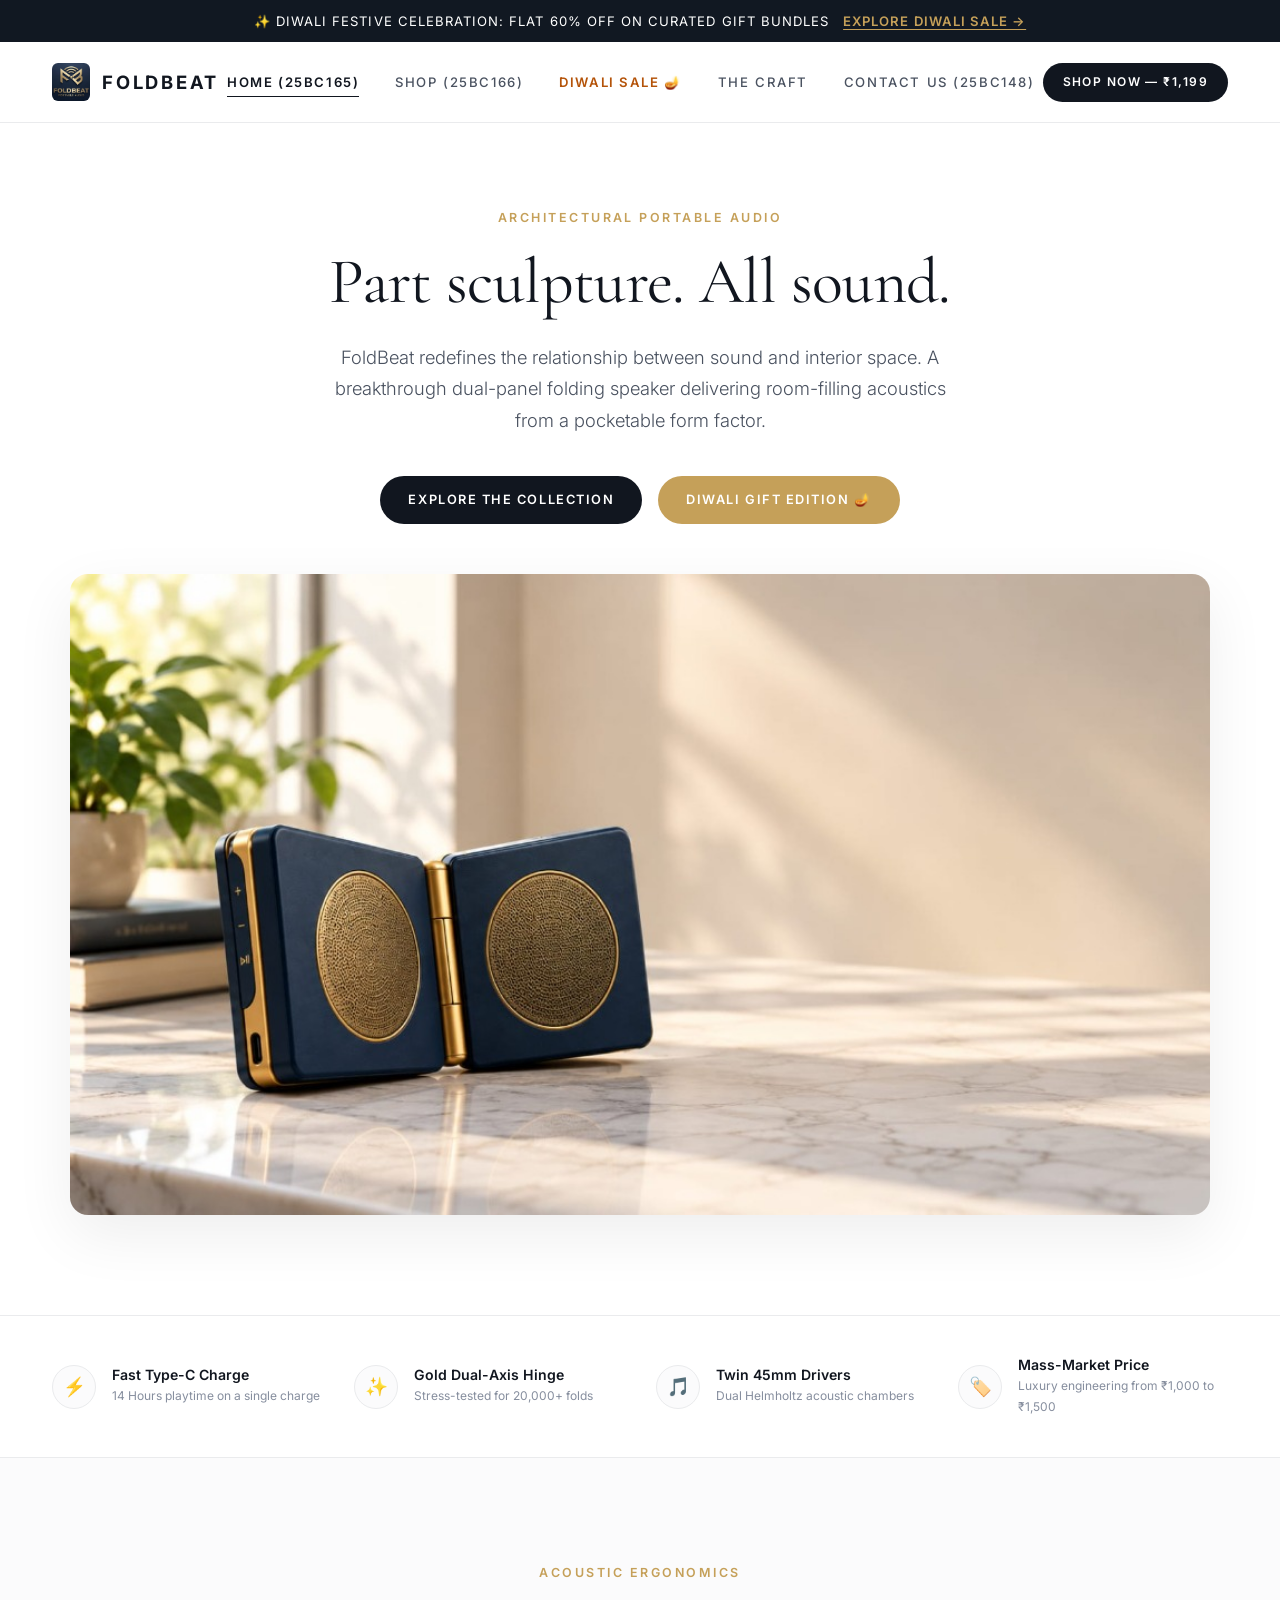
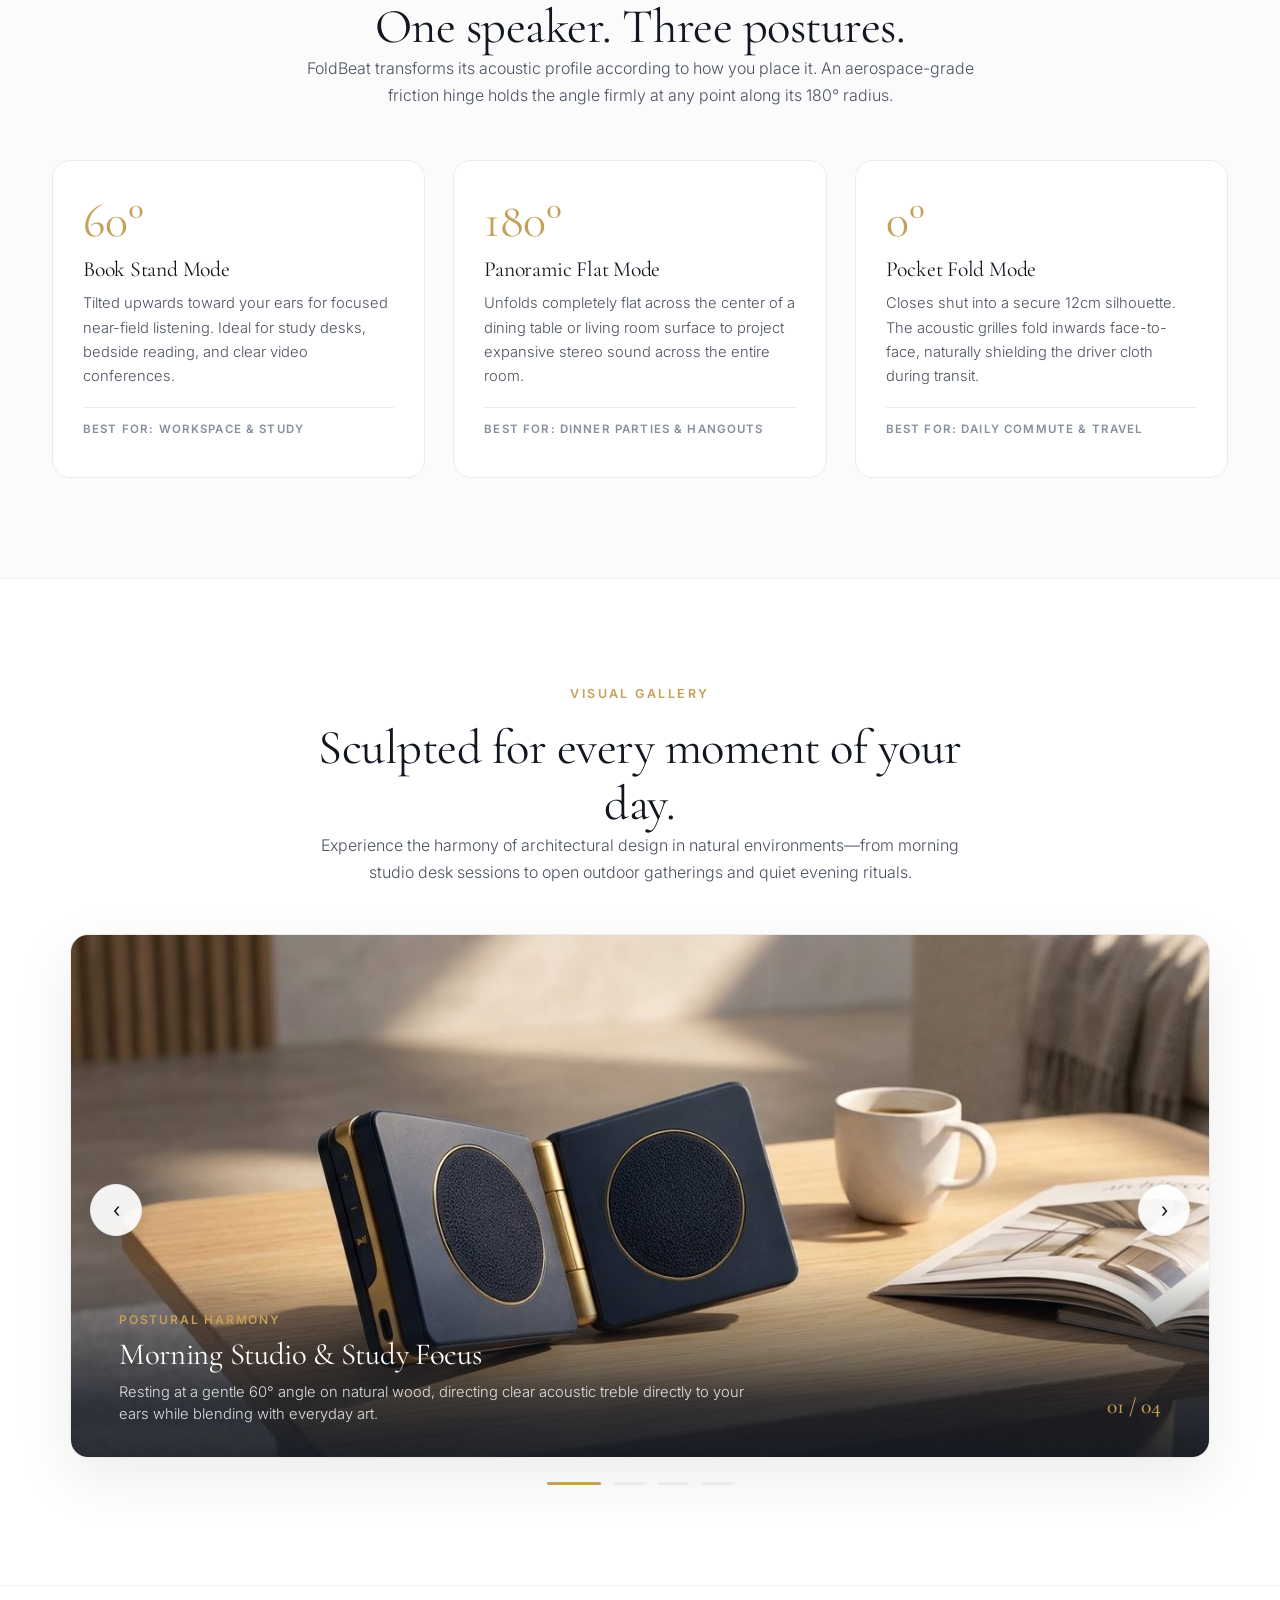
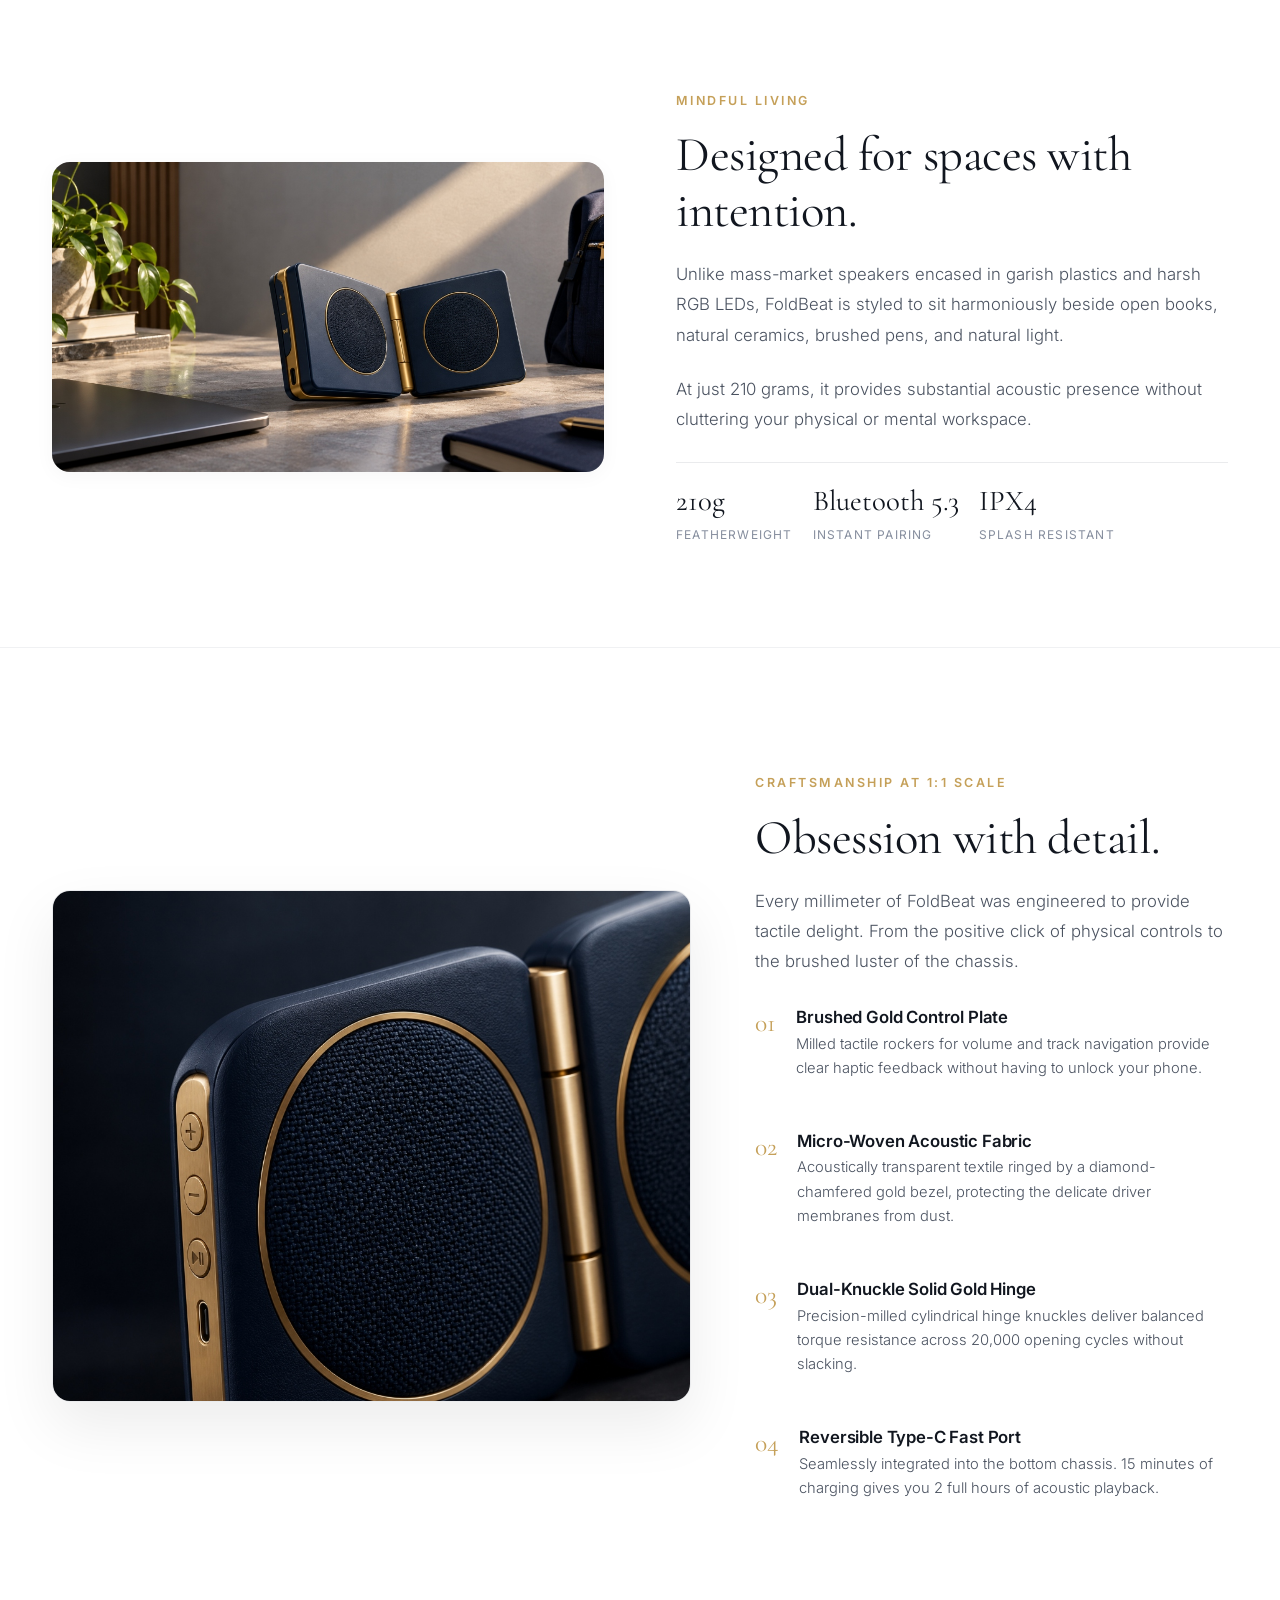
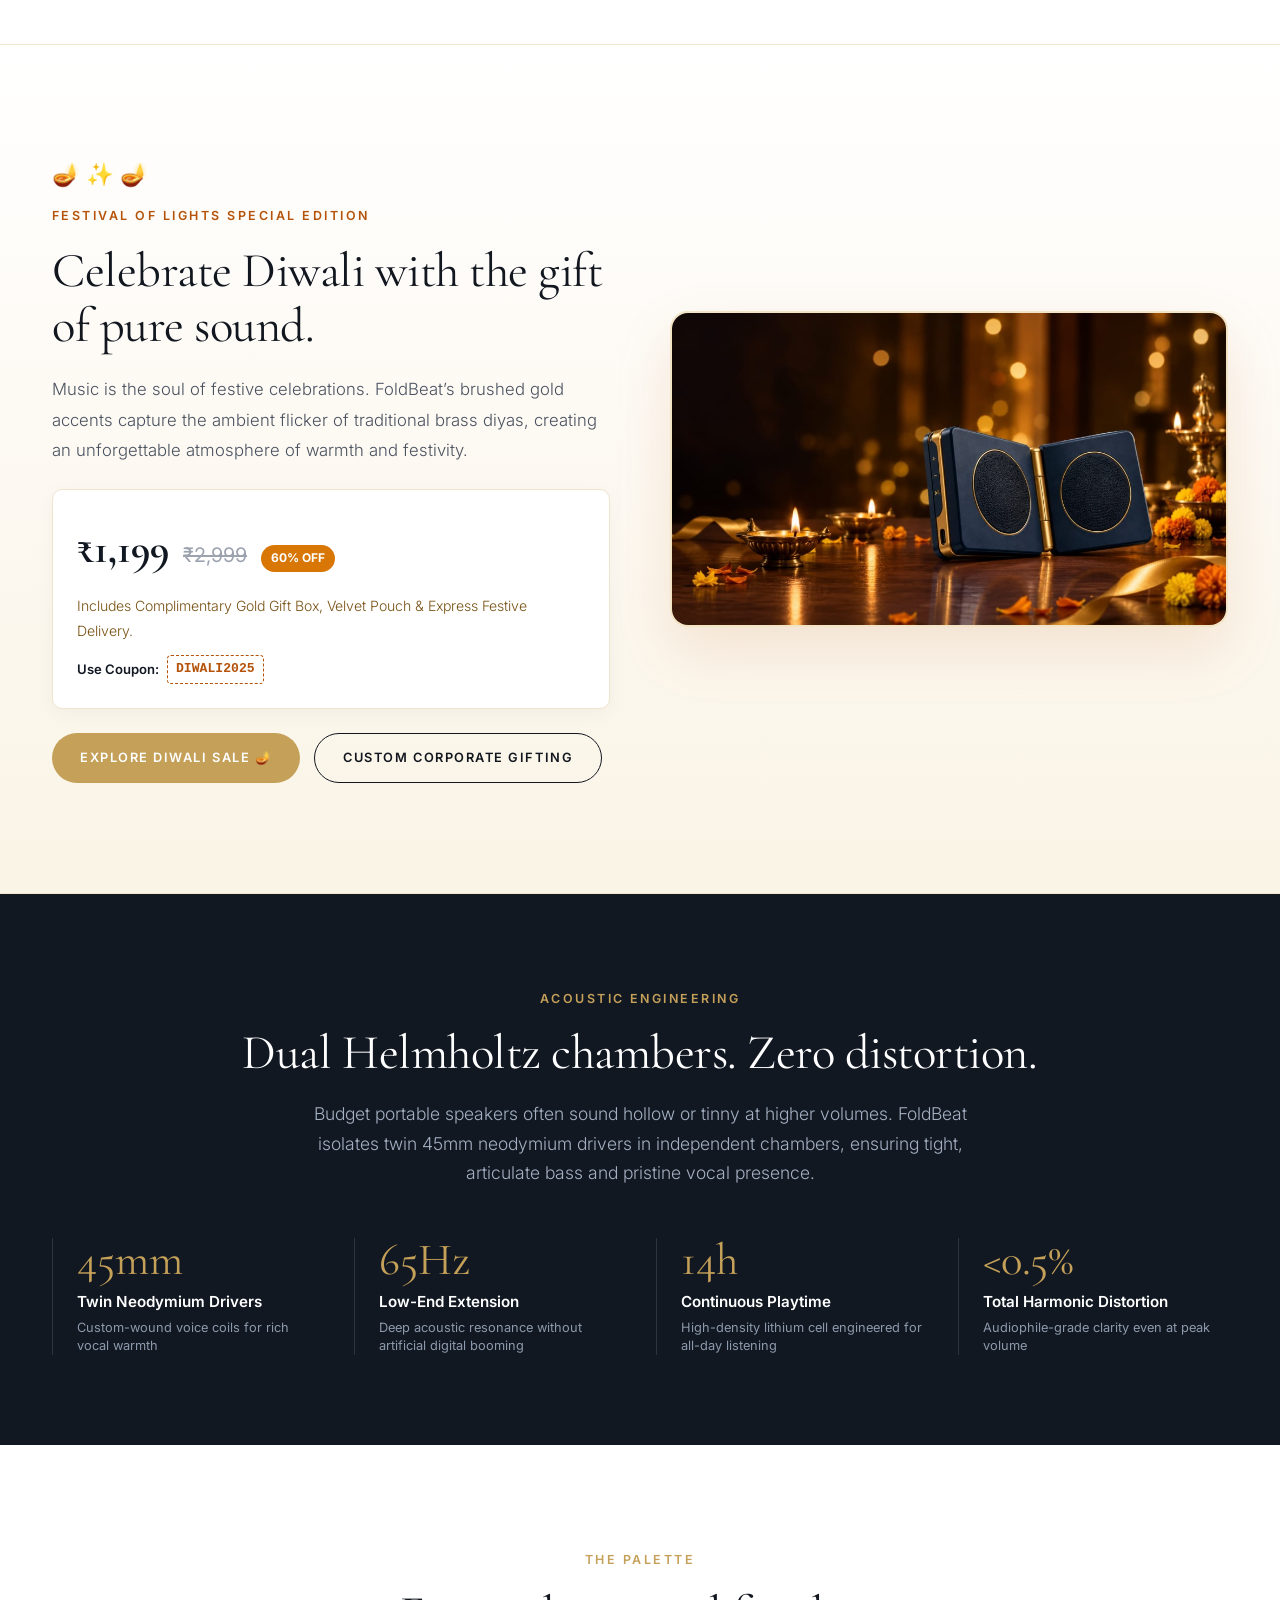
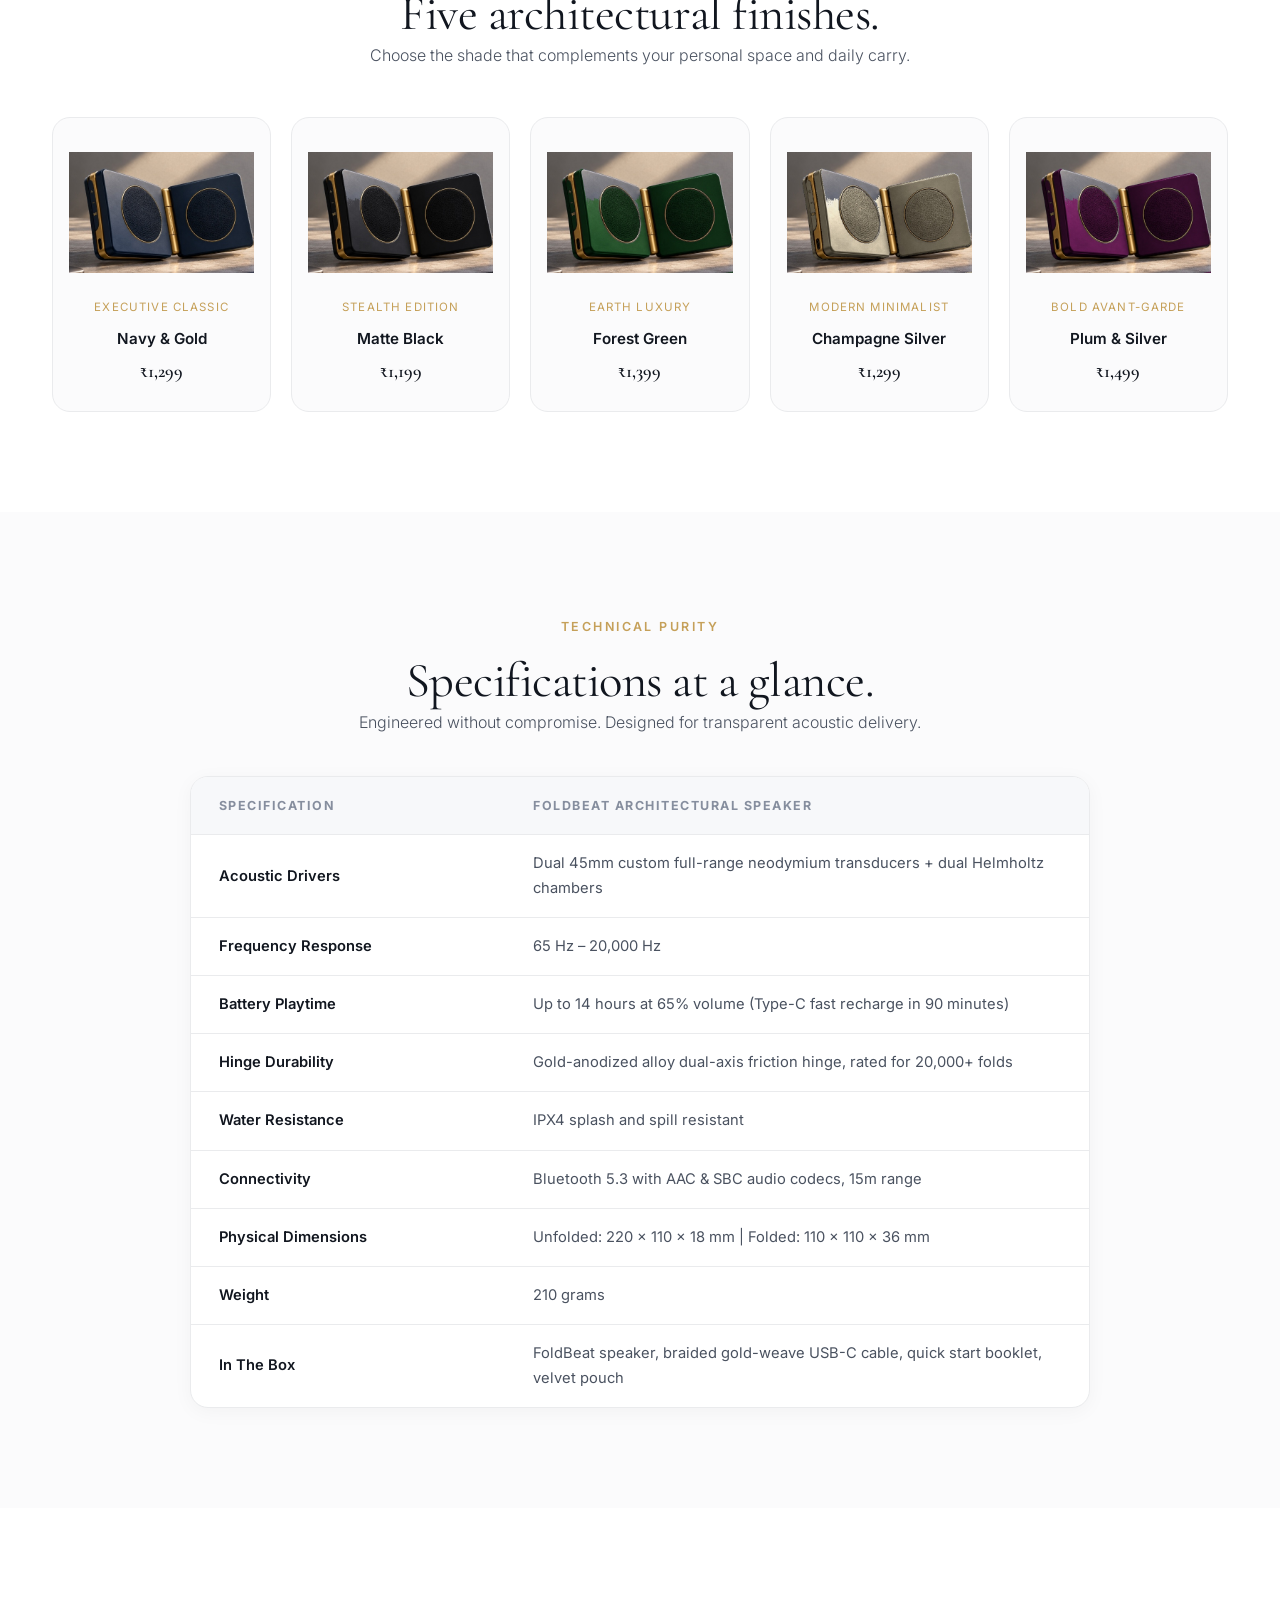
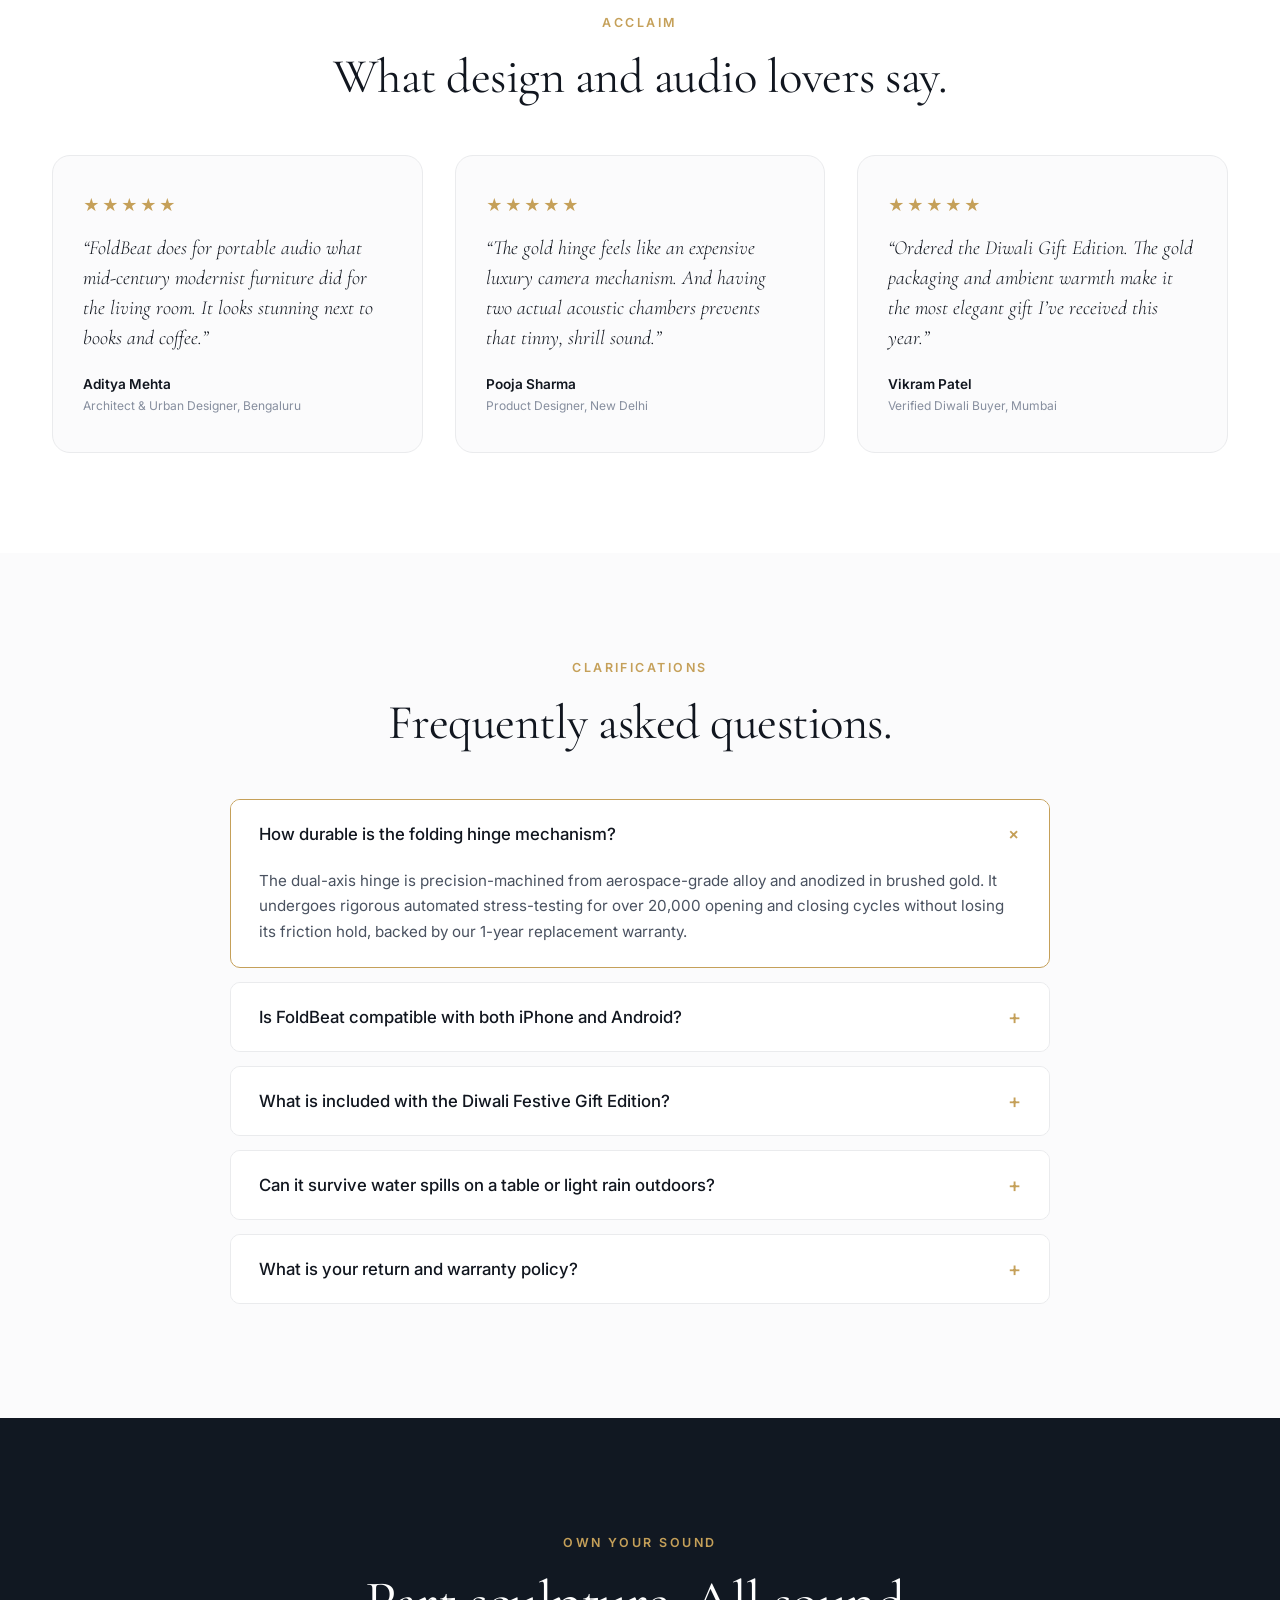
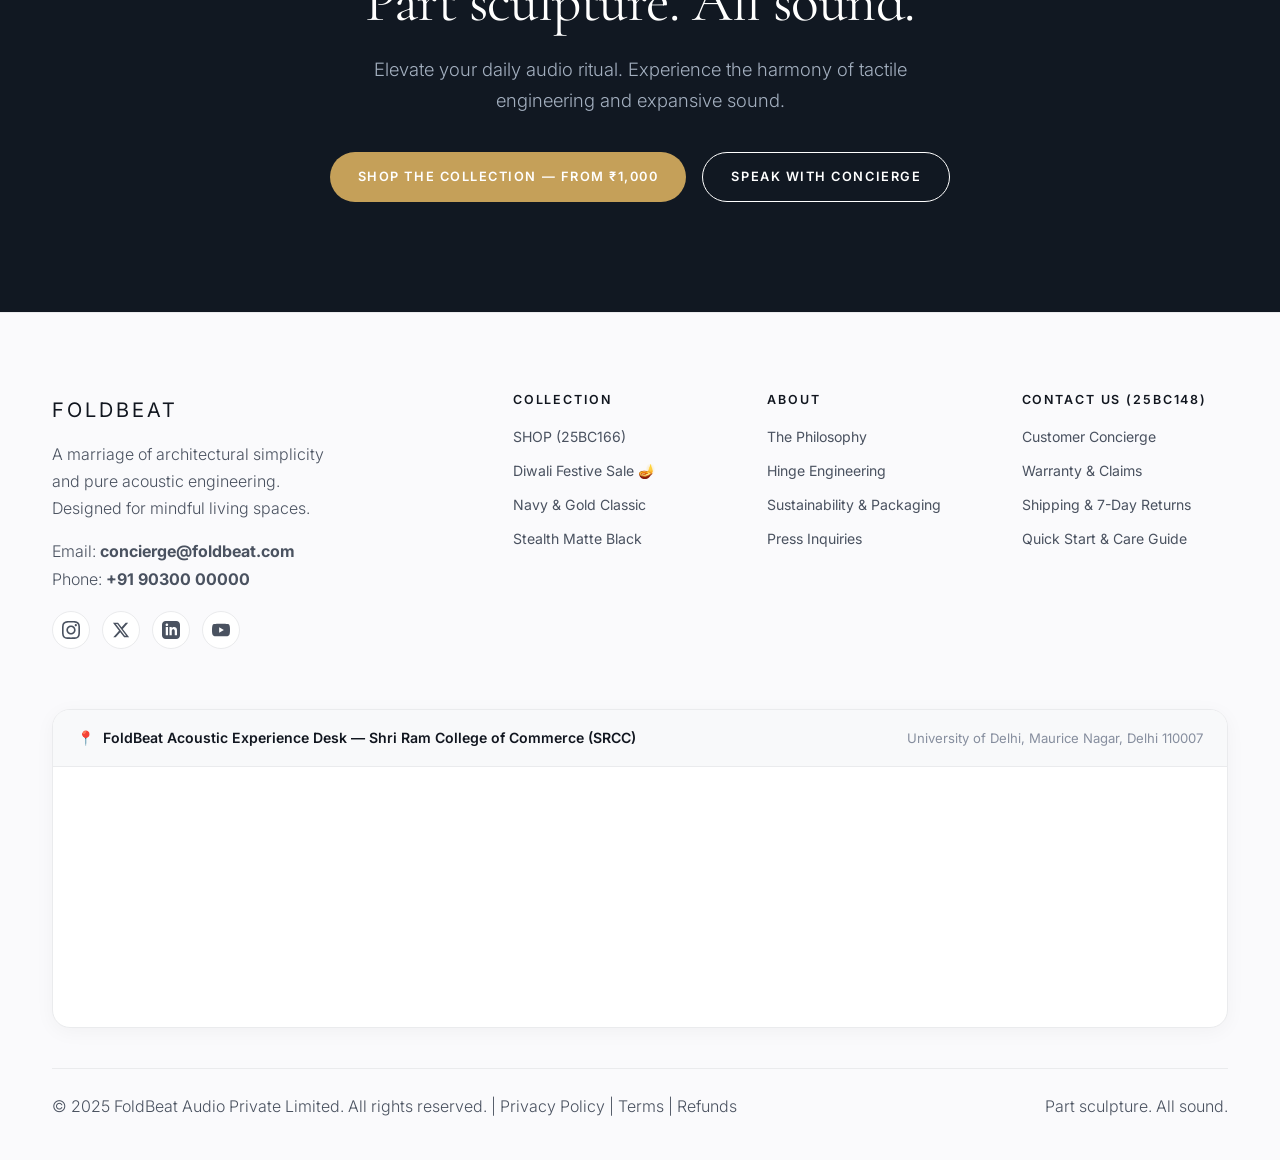
==== index.html @ fa4a9e72 "Rebuild Contact us (25BC148) with support hub, featured images, SRCC map and social icons" ====
<!DOCTYPE html>
<html lang="en">
<head>
  <meta charset="UTF-8">
  <meta name="viewport" content="width=device-width, initial-scale=1.0">
  <title>HOME (25BC165) | FoldBeat Sculptural Audio</title>
  
  <meta name="description" content="Inspired by architectural luxury. FoldBeat combines a dual-panel folding form factor with pure audiophile sound and brushed gold craftsmanship.">
  <meta property="og:title" content="FoldBeat | Sculptural Foldable Audio">
  <meta property="og:image" content="images/foldbeat-marble-sunlight.jpg">

  <link rel="stylesheet" href="css/styles.css">
</head>
<body>

  <!-- Festive Promo Strip -->
  <div class="pantheone-promo-strip">
    <span>✨ Diwali Festive Celebration: Flat 60% Off on Curated Gift Bundles</span>
    <a href="diwali-sale.html">Explore Diwali Sale →</a>
  </div>

  <!-- Minimalist Header -->
  <header class="pantheone-header">
    <div class="container pantheone-header__inner">
      <a href="index.html" class="brand-emblem-wrap">
        <img src="images/foldbeat-logo-badge.jpg" alt="FoldBeat Emblem">
        <span class="brand-title">FoldBeat</span>
      </a>

      <nav class="pantheone-nav">
        <a href="index.html" class="active">HOME (25BC165)</a>
        <a href="shop.html">SHOP (25BC166)</a>
        <a href="diwali-sale.html" class="nav-diwali-tag">Diwali Sale 🪔</a>
        <a href="story.html">The Craft</a>
        <a href="contact.html">Contact us (25BC148)</a>
      </nav>

      <div class="header-actions">
        <a href="shop.html" class="btn-pantheone btn-dark btn-sm">Shop Now — ₹1,199</a>
      </div>
    </div>
  </header>

  <main>

    <!-- 1. Editorial Hero (Using Sunlit Marble Lifestyle Photo) -->
    <section class="editorial-hero">
      <div class="container">
        <span class="editorial-sub">Architectural Portable Audio</span>
        <h1>Part sculpture. All sound.</h1>
        <p class="lead">
          FoldBeat redefines the relationship between sound and interior space. A breakthrough dual-panel folding speaker delivering room-filling acoustics from a pocketable form factor.
        </p>

        <div style="display: flex; justify-content: center; gap: 16px; margin-bottom: 50px; flex-wrap: wrap;">
          <a href="shop.html" class="btn-pantheone btn-dark">Explore The Collection</a>
          <a href="diwali-sale.html" class="btn-pantheone btn-gold">Diwali Gift Edition 🪔</a>
        </div>

        <div class="hero-photo-frame">
          <img src="images/foldbeat-marble-sunlight.jpg" alt="FoldBeat speaker on sunlit white marble table">
        </div>
      </div>
    </section>

    <!-- 2. Trust & Signature Bar -->
    <section class="trust-strip-section">
      <div class="container">
        <div class="trust-strip-grid">
          <div class="trust-strip-item">
            <div class="trust-strip-icon">⚡</div>
            <div>
              <div class="trust-strip-title">Fast Type-C Charge</div>
              <div class="trust-strip-desc">14 Hours playtime on a single charge</div>
            </div>
          </div>

          <div class="trust-strip-item">
            <div class="trust-strip-icon">✨</div>
            <div>
              <div class="trust-strip-title">Gold Dual-Axis Hinge</div>
              <div class="trust-strip-desc">Stress-tested for 20,000+ folds</div>
            </div>
          </div>

          <div class="trust-strip-item">
            <div class="trust-strip-icon">🎵</div>
            <div>
              <div class="trust-strip-title">Twin 45mm Drivers</div>
              <div class="trust-strip-desc">Dual Helmholtz acoustic chambers</div>
            </div>
          </div>

          <div class="trust-strip-item">
            <div class="trust-strip-icon">🏷️</div>
            <div>
              <div class="trust-strip-title">Mass-Market Price</div>
              <div class="trust-strip-desc">Luxury engineering from ₹1,000 to ₹1,500</div>
            </div>
          </div>
        </div>
      </div>
    </section>

    <!-- 3. The Architecture of the Fold (3 Postures) -->
    <section class="folding-modes-section">
      <div class="container">
        <div style="text-align: center; max-width: 680px; margin-inline: auto;">
          <span class="editorial-sub">Acoustic Ergonomics</span>
          <h2>One speaker. Three postures.</h2>
          <p>
            FoldBeat transforms its acoustic profile according to how you place it. An aerospace-grade friction hinge holds the angle firmly at any point along its 180° radius.
          </p>
        </div>

        <div class="folding-modes-grid">
          <div class="folding-mode-card">
            <div class="folding-mode-angle">60°</div>
            <h3>Book Stand Mode</h3>
            <p>
              Tilted upwards toward your ears for focused near-field listening. Ideal for study desks, bedside reading, and clear video conferences.
            </p>
            <span class="folding-mode-tag">Best for: Workspace & Study</span>
          </div>

          <div class="folding-mode-card">
            <div class="folding-mode-angle">180°</div>
            <h3>Panoramic Flat Mode</h3>
            <p>
              Unfolds completely flat across the center of a dining table or living room surface to project expansive stereo sound across the entire room.
            </p>
            <span class="folding-mode-tag">Best for: Dinner Parties & Hangouts</span>
          </div>

          <div class="folding-mode-card">
            <div class="folding-mode-angle">0°</div>
            <h3>Pocket Fold Mode</h3>
            <p>
              Closes shut into a secure 12cm silhouette. The acoustic grilles fold inwards face-to-face, naturally shielding the driver cloth during transit.
            </p>
            <span class="folding-mode-tag">Best for: Daily Commute & Travel</span>
          </div>
        </div>
      </div>
    </section>

    <!-- Lifestyle Gallery Carousel (AI Generated FoldBeat Imagery) -->
    <section class="carousel-section" id="lifestyle-gallery">
      <div class="container">
        <div class="carousel-header">
          <span class="editorial-sub">Visual Gallery</span>
          <h2>Sculpted for every moment of your day.</h2>
          <p>
            Experience the harmony of architectural design in natural environments—from morning studio desk sessions to open outdoor gatherings and quiet evening rituals.
          </p>
        </div>

        <div class="carousel-container" aria-label="FoldBeat Lifestyle Gallery Carousel">
          <button class="carousel-nav-btn prev" id="carousel-prev-btn" aria-label="Previous Slide">‹</button>
          
          <div class="carousel-track-wrapper">
            <div class="carousel-track" id="carousel-track">
              
              <!-- Slide 1 -->
              <div class="carousel-slide">
                <img src="images/carousel-slide-1.jpg" alt="FoldBeat speaker standing in book stand mode on architectural minimalist table in morning light">
                <div class="carousel-caption-overlay">
                  <div class="carousel-caption-text">
                    <span class="carousel-caption-tag">Postural Harmony</span>
                    <h3 class="carousel-caption-title">Morning Studio & Study Focus</h3>
                    <p class="carousel-caption-desc">Resting at a gentle 60° angle on natural wood, directing clear acoustic treble directly to your ears while blending with everyday art.</p>
                  </div>
                  <div class="carousel-counter-badge">01 / 04</div>
                </div>
              </div>

              <!-- Slide 2 -->
              <div class="carousel-slide">
                <img src="images/carousel-slide-2.jpg" alt="FoldBeat speaker unfolded 180 degrees panoramic mode on sunlit garden balcony table">
                <div class="carousel-caption-overlay">
                  <div class="carousel-caption-text">
                    <span class="carousel-caption-tag">180° Panoramic Soundstage</span>
                    <h3 class="carousel-caption-title">Open Air & Balcony Gatherings</h3>
                    <p class="carousel-caption-desc">Unfolded flat across outdoor surfaces, broadcasting 360-degree room-filling acoustic resonance to every corner.</p>
                  </div>
                  <div class="carousel-counter-badge">02 / 04</div>
                </div>
              </div>

              <!-- Slide 3 -->
              <div class="carousel-slide">
                <img src="images/carousel-slide-3.jpg" alt="FoldBeat speaker folded compact in hand and slipped into a luxury leather tote bag">
                <div class="carousel-caption-overlay">
                  <div class="carousel-caption-text">
                    <span class="carousel-caption-tag">Pocket Portability</span>
                    <h3 class="carousel-caption-title">Crafted for Mindful Commute</h3>
                    <p class="carousel-caption-desc">Folded completely flush with self-shielding acoustic grilles, sliding effortlessly into everyday leather totes and coat pockets.</p>
                  </div>
                  <div class="carousel-counter-badge">03 / 04</div>
                </div>
              </div>

              <!-- Slide 4 -->
              <div class="carousel-slide">
                <img src="images/carousel-slide-4.jpg" alt="FoldBeat speaker on a dark stone credenza under warm evening lamp light">
                <div class="carousel-caption-overlay">
                  <div class="carousel-caption-text">
                    <span class="carousel-caption-tag">Evening Rituals</span>
                    <h3 class="carousel-caption-title">Architectural Evening Ambience</h3>
                    <p class="carousel-caption-desc">Gold-anodized hinges and brushed tactile controls catch the warm glow of designer lamps, elevating residential living spaces.</p>
                  </div>
                  <div class="carousel-counter-badge">04 / 04</div>
                </div>
              </div>

            </div>
          </div>

          <button class="carousel-nav-btn next" id="carousel-next-btn" aria-label="Next Slide">›</button>

          <!-- Dots Indicators -->
          <div class="carousel-dots-row" id="carousel-dots">
            <span class="carousel-dot active" data-slide="0"></span>
            <span class="carousel-dot" data-slide="1"></span>
            <span class="carousel-dot" data-slide="2"></span>
            <span class="carousel-dot" data-slide="3"></span>
          </div>
        </div>
      </div>
    </section>

    <!-- 4. Split Feature 1: Workspace Lifestyle Shot -->
    <section class="split-feature-section">
      <div class="container">
        <div class="split-feature-grid">
          <div class="split-image-wrap">
            <img src="images/foldbeat-speaker-hero.jpg" alt="FoldBeat speaker on architectural workspace desk">
          </div>
          <div class="split-content">
            <span class="editorial-sub">Mindful Living</span>
            <h2>Designed for spaces with intention.</h2>
            <p>
              Unlike mass-market speakers encased in garish plastics and harsh RGB LEDs, FoldBeat is styled to sit harmoniously beside open books, natural ceramics, brushed pens, and natural light.
            </p>
            <p>
              At just 210 grams, it provides substantial acoustic presence without cluttering your physical or mental workspace.
            </p>
            <div class="feature-spec-pills">
              <div class="spec-pill-item">
                <span class="number">210g</span>
                <span class="label">Featherweight</span>
              </div>
              <div class="spec-pill-item">
                <span class="number">Bluetooth 5.3</span>
                <span class="label">Instant Pairing</span>
              </div>
              <div class="spec-pill-item">
                <span class="number">IPX4</span>
                <span class="label">Splash Resistant</span>
              </div>
            </div>
          </div>
        </div>
      </div>
    </section>

    <!-- 5. "Obsession with Detail" (Macro Feature Showcase) -->
    <section class="macro-detail-section">
      <div class="container">
        <div class="macro-detail-grid">
          <div class="macro-photo-wrap">
            <img src="images/foldbeat-macro-detail.jpg" alt="FoldBeat macro extreme close-up showing gold buttons and hinge">
          </div>

          <div class="split-content">
            <span class="editorial-sub">Craftsmanship at 1:1 Scale</span>
            <h2>Obsession with detail.</h2>
            <p>
              Every millimeter of FoldBeat was engineered to provide tactile delight. From the positive click of physical controls to the brushed luster of the chassis.
            </p>

            <div class="detail-callouts-list">
              <div class="detail-callout-item">
                <div class="detail-callout-num">01</div>
                <div class="detail-callout-content">
                  <h4>Brushed Gold Control Plate</h4>
                  <p>Milled tactile rockers for volume and track navigation provide clear haptic feedback without having to unlock your phone.</p>
                </div>
              </div>

              <div class="detail-callout-item">
                <div class="detail-callout-num">02</div>
                <div class="detail-callout-content">
                  <h4>Micro-Woven Acoustic Fabric</h4>
                  <p>Acoustically transparent textile ringed by a diamond-chamfered gold bezel, protecting the delicate driver membranes from dust.</p>
                </div>
              </div>

              <div class="detail-callout-item">
                <div class="detail-callout-num">03</div>
                <div class="detail-callout-content">
                  <h4>Dual-Knuckle Solid Gold Hinge</h4>
                  <p>Precision-milled cylindrical hinge knuckles deliver balanced torque resistance across 20,000 opening cycles without slacking.</p>
                </div>
              </div>

              <div class="detail-callout-item">
                <div class="detail-callout-num">04</div>
                <div class="detail-callout-content">
                  <h4>Reversible Type-C Fast Port</h4>
                  <p>Seamlessly integrated into the bottom chassis. 15 minutes of charging gives you 2 full hours of acoustic playback.</p>
                </div>
              </div>
            </div>
          </div>
        </div>
      </div>
    </section>

    <!-- 6. Diwali Festive Showcase (Using Diwali Brass Diya Image) -->
    <section class="diwali-home-showcase">
      <div class="container">
        <div class="diwali-home-grid">
          <div class="split-content">
            <div style="font-size: 1.4rem; margin-bottom: 8px;">🪔 ✨ 🪔</div>
            <span class="editorial-sub" style="color: #B45309;">Festival of Lights Special Edition</span>
            <h2>Celebrate Diwali with the gift of pure sound.</h2>
            <p>
              Music is the soul of festive celebrations. FoldBeat’s brushed gold accents capture the ambient flicker of traditional brass diyas, creating an unforgettable atmosphere of warmth and festivity.
            </p>

            <div class="diwali-offer-card">
              <div class="diwali-price-row">
                <span class="deal-price">₹1,199</span>
                <span class="orig-price">₹2,999</span>
                <span class="save-tag">60% OFF</span>
              </div>
              <p style="font-size: 0.88rem; color: #785215; margin-bottom: 12px;">
                Includes Complimentary Gold Gift Box, Velvet Pouch & Express Festive Delivery.
              </p>
              <div style="display: inline-flex; align-items: center; gap: 8px; font-size: 0.82rem; font-weight: 600; color: #111822;">
                <span>Use Coupon:</span>
                <code style="background: #FFF; border: 1px dashed #B45309; padding: 2px 8px; border-radius: 4px; color: #B45309;">DIWALI2025</code>
              </div>
            </div>

            <div style="display: flex; gap: 14px; flex-wrap: wrap;">
              <a href="diwali-sale.html" class="btn-pantheone btn-gold">Explore Diwali Sale 🪔</a>
              <a href="shop.html" class="btn-pantheone btn-outline">Custom Corporate Gifting</a>
            </div>
          </div>

          <div class="diwali-photo-frame">
            <img src="images/foldbeat-diwali-diyas.jpg" alt="FoldBeat speaker surrounded by traditional brass diyas and festive marigold flowers">
          </div>
        </div>
      </div>
    </section>

    <!-- 7. Acoustics Breakdown: "Inside The Sound" -->
    <section class="acoustics-strip-section">
      <div class="container">
        <span class="editorial-sub" style="color: var(--accent-gold);">Acoustic Engineering</span>
        <h2>Dual Helmholtz chambers. Zero distortion.</h2>
        <p class="lead-dark">
          Budget portable speakers often sound hollow or tinny at higher volumes. FoldBeat isolates twin 45mm neodymium drivers in independent chambers, ensuring tight, articulate bass and pristine vocal presence.
        </p>

        <div class="acoustics-stats-grid">
          <div class="acoustics-stat-item">
            <div class="stat-num">45mm</div>
            <div class="stat-title">Twin Neodymium Drivers</div>
            <div class="stat-desc">Custom-wound voice coils for rich vocal warmth</div>
          </div>

          <div class="acoustics-stat-item">
            <div class="stat-num">65Hz</div>
            <div class="stat-title">Low-End Extension</div>
            <div class="stat-desc">Deep acoustic resonance without artificial digital booming</div>
          </div>

          <div class="acoustics-stat-item">
            <div class="stat-num">14h</div>
            <div class="stat-title">Continuous Playtime</div>
            <div class="stat-desc">High-density lithium cell engineered for all-day listening</div>
          </div>

          <div class="acoustics-stat-item">
            <div class="stat-num">&lt;0.5%</div>
            <div class="stat-title">Total Harmonic Distortion</div>
            <div class="stat-desc">Audiophile-grade clarity even at peak volume</div>
          </div>
        </div>
      </div>
    </section>

    <!-- 8. Curated Finishes Grid -->
    <section class="finishes-section">
      <div class="container">
        <span class="editorial-sub">The Palette</span>
        <h2>Five architectural finishes.</h2>
        <p style="max-width: 580px; margin-inline: auto;">
          Choose the shade that complements your personal space and daily carry.
        </p>

        <div class="finishes-grid">
          <a href="shop.html" class="finish-card">
            <img src="images/speaker-navy-gold.jpg" alt="Navy and Gold Finish">
            <div class="finish-card-edition">Executive Classic</div>
            <div class="finish-card-name">Navy & Gold</div>
            <div class="finish-card-price">₹1,299</div>
          </a>

          <a href="shop.html" class="finish-card">
            <img src="images/speaker-matte-black.jpg" alt="Matte Black Finish">
            <div class="finish-card-edition">Stealth Edition</div>
            <div class="finish-card-name">Matte Black</div>
            <div class="finish-card-price">₹1,199</div>
          </a>

          <a href="shop.html" class="finish-card">
            <img src="images/speaker-forest-green.jpg" alt="Forest Green Finish">
            <div class="finish-card-edition">Earth Luxury</div>
            <div class="finish-card-name">Forest Green</div>
            <div class="finish-card-price">₹1,399</div>
          </a>

          <a href="shop.html" class="finish-card">
            <img src="images/speaker-champagne-silver.jpg" alt="Champagne Silver Finish">
            <div class="finish-card-edition">Modern Minimalist</div>
            <div class="finish-card-name">Champagne Silver</div>
            <div class="finish-card-price">₹1,299</div>
          </a>

          <a href="shop.html" class="finish-card">
            <img src="images/speaker-plum-silver.jpg" alt="Plum Velvet Finish">
            <div class="finish-card-edition">Bold Avant-Garde</div>
            <div class="finish-card-name">Plum & Silver</div>
            <div class="finish-card-price">₹1,499</div>
          </a>
        </div>
      </div>
    </section>

    <!-- 9. Technical Specifications Table -->
    <section class="specs-section">
      <div class="container">
        <div style="text-align: center; max-width: 600px; margin-inline: auto; margin-bottom: 40px;">
          <span class="editorial-sub">Technical Purity</span>
          <h2>Specifications at a glance.</h2>
          <p>Engineered without compromise. Designed for transparent acoustic delivery.</p>
        </div>

        <div class="specs-table-wrap">
          <table class="specs-table">
            <thead>
              <tr>
                <th>Specification</th>
                <th>FoldBeat Architectural Speaker</th>
              </tr>
            </thead>
            <tbody>
              <tr>
                <td class="spec-name">Acoustic Drivers</td>
                <td class="spec-val">Dual 45mm custom full-range neodymium transducers + dual Helmholtz chambers</td>
              </tr>
              <tr>
                <td class="spec-name">Frequency Response</td>
                <td class="spec-val">65 Hz – 20,000 Hz</td>
              </tr>
              <tr>
                <td class="spec-name">Battery Playtime</td>
                <td class="spec-val">Up to 14 hours at 65% volume (Type-C fast recharge in 90 minutes)</td>
              </tr>
              <tr>
                <td class="spec-name">Hinge Durability</td>
                <td class="spec-val">Gold-anodized alloy dual-axis friction hinge, rated for 20,000+ folds</td>
              </tr>
              <tr>
                <td class="spec-name">Water Resistance</td>
                <td class="spec-val">IPX4 splash and spill resistant</td>
              </tr>
              <tr>
                <td class="spec-name">Connectivity</td>
                <td class="spec-val">Bluetooth 5.3 with AAC & SBC audio codecs, 15m range</td>
              </tr>
              <tr>
                <td class="spec-name">Physical Dimensions</td>
                <td class="spec-val">Unfolded: 220 × 110 × 18 mm | Folded: 110 × 110 × 36 mm</td>
              </tr>
              <tr>
                <td class="spec-name">Weight</td>
                <td class="spec-val">210 grams</td>
              </tr>
              <tr>
                <td class="spec-name">In The Box</td>
                <td class="spec-val">FoldBeat speaker, braided gold-weave USB-C cable, quick start booklet, velvet pouch</td>
              </tr>
            </tbody>
          </table>
        </div>
      </div>
    </section>

    <!-- 10. Reviews & Architectural Accolades -->
    <section class="reviews-section">
      <div class="container">
        <span class="editorial-sub">Acclaim</span>
        <h2>What design and audio lovers say.</h2>

        <div class="reviews-grid">
          <div class="review-card">
            <div class="review-stars">★★★★★</div>
            <p class="review-quote">
              “FoldBeat does for portable audio what mid-century modernist furniture did for the living room. It looks stunning next to books and coffee.”
            </p>
            <div class="review-author">Aditya Mehta</div>
            <div class="review-source">Architect & Urban Designer, Bengaluru</div>
          </div>

          <div class="review-card">
            <div class="review-stars">★★★★★</div>
            <p class="review-quote">
              “The gold hinge feels like an expensive luxury camera mechanism. And having two actual acoustic chambers prevents that tinny, shrill sound.”
            </p>
            <div class="review-author">Pooja Sharma</div>
            <div class="review-source">Product Designer, New Delhi</div>
          </div>

          <div class="review-card">
            <div class="review-stars">★★★★★</div>
            <p class="review-quote">
              “Ordered the Diwali Gift Edition. The gold packaging and ambient warmth make it the most elegant gift I’ve received this year.”
            </p>
            <div class="review-author">Vikram Patel</div>
            <div class="review-source">Verified Diwali Buyer, Mumbai</div>
          </div>
        </div>
      </div>
    </section>

    <!-- 11. Frequently Asked Questions (Accordion) -->
    <section class="faq-section">
      <div class="container">
        <div style="text-align: center; max-width: 600px; margin-inline: auto;">
          <span class="editorial-sub">Clarifications</span>
          <h2>Frequently asked questions.</h2>
        </div>

        <div class="faq-wrap">
          <div class="faq-item open">
            <button class="faq-question">
              <span>How durable is the folding hinge mechanism?</span>
              <span class="faq-icon">+</span>
            </button>
            <div class="faq-answer">
              The dual-axis hinge is precision-machined from aerospace-grade alloy and anodized in brushed gold. It undergoes rigorous automated stress-testing for over 20,000 opening and closing cycles without losing its friction hold, backed by our 1-year replacement warranty.
            </div>
          </div>

          <div class="faq-item">
            <button class="faq-question">
              <span>Is FoldBeat compatible with both iPhone and Android?</span>
              <span class="faq-icon">+</span>
            </button>
            <div class="faq-answer">
              Yes. FoldBeat runs Bluetooth 5.3 and pairs seamlessly within 3 seconds to iOS, Android, macOS, and Windows devices. It supports AAC high-definition audio streaming.
            </div>
          </div>

          <div class="faq-item">
            <button class="faq-question">
              <span>What is included with the Diwali Festive Gift Edition?</span>
              <span class="faq-icon">+</span>
            </button>
            <div class="faq-answer">
              Each Diwali Edition comes in a bespoke gold-foil embossed presentation box, a complimentary microfiber velvet protective pouch, a braided USB-C charging cable, and a personalized Diwali greeting card.
            </div>
          </div>

          <div class="faq-item">
            <button class="faq-question">
              <span>Can it survive water spills on a table or light rain outdoors?</span>
              <span class="faq-icon">+</span>
            </button>
            <div class="faq-answer">
              FoldBeat has an IPX4 water resistance rating. It safely handles coffee splashes, accidental water droplets, and humid outdoor environments. (Not meant for full submersion).
            </div>
          </div>

          <div class="faq-item">
            <button class="faq-question">
              <span>What is your return and warranty policy?</span>
              <span class="faq-icon">+</span>
            </button>
            <div class="faq-answer">
              We provide a 7-day hassle-free return or replacement policy, and an all-inclusive 1-year manufacturer warranty covering internal acoustics, battery performance, and the hinge assembly.
            </div>
          </div>
        </div>
      </div>
    </section>

    <!-- 12. Final Call to Action -->
    <section class="final-cta-section">
      <div class="container">
        <span class="editorial-sub" style="color: var(--accent-gold);">Own Your Sound</span>
        <h2>Part sculpture. All sound.</h2>
        <p>
          Elevate your daily audio ritual. Experience the harmony of tactile engineering and expansive sound.
        </p>

        <div style="display: flex; justify-content: center; gap: 16px; flex-wrap: wrap;">
          <a href="shop.html" class="btn-pantheone btn-gold">Shop The Collection — From ₹1,000</a>
          <a href="contact.html" class="btn-pantheone btn-outline" style="border-color: #FFFFFF; color: #FFFFFF;">Speak With Concierge</a>
        </div>
      </div>
    </section>

  </main>

  <!-- Minimalist Footer -->
  <footer class="pantheone-footer">
    <div class="container">
      <div class="footer-main-grid">
        <div>
          <div class="footer-brand-title">FoldBeat</div>
          <p style="max-width: 300px; margin-bottom: 16px;">
            A marriage of architectural simplicity and pure acoustic engineering. Designed for mindful living spaces.
          </p>
          <p>Email: <strong>concierge@foldbeat.com</strong></p>
          <p>Phone: <strong>+91 90300 00000</strong></p>

          <!-- Social Media Icons -->
          <div class="footer-social-row">
            <a href="https://instagram.com" target="_blank" rel="noopener" class="social-icon-btn" aria-label="Instagram">
              <svg viewBox="0 0 24 24"><path d="M12 2.163c3.204 0 3.584.012 4.85.07 3.252.148 4.771 1.691 4.919 4.919.058 1.265.069 1.645.069 4.849 0 3.205-.012 3.584-.069 4.849-.149 3.225-1.664 4.771-4.919 4.919-1.266.058-1.644.07-4.85.07-3.204 0-3.584-.012-4.849-.07-3.26-.149-4.771-1.699-4.919-4.92-.058-1.265-.07-1.644-.07-4.849 0-3.204.013-3.583.07-4.849.149-3.227 1.664-4.771 4.919-4.919 1.266-.057 1.645-.069 4.849-.069zm0-2.163c-3.259 0-3.667.014-4.947.072-4.358.2-6.78 2.618-6.98 6.98-.059 1.281-.073 1.689-.073 4.948 0 3.259.014 3.668.072 4.948.2 4.358 2.618 6.78 6.98 6.98 1.281.058 1.689.072 4.948.072 3.259 0 3.668-.014 4.948-.072 4.354-.2 6.782-2.618 6.979-6.98.059-1.28.073-1.689.073-4.948 0-3.259-.014-3.667-.072-4.947-.196-4.354-2.617-6.78-6.979-6.98-1.281-.059-1.69-.073-4.949-.073zm0 5.838c-3.403 0-6.162 2.759-6.162 6.162s2.759 6.163 6.162 6.163 6.162-2.759 6.162-6.163c0-3.403-2.759-6.162-6.162-6.162zm0 10.162c-2.209 0-4-1.79-4-4 0-2.209 1.791-4 4-4s4 1.791 4 4c0 2.21-1.791 4-4 4zm6.406-11.845c-.796 0-1.441.645-1.441 1.44s.645 1.44 1.441 1.44c.795 0 1.439-.645 1.439-1.44s-.644-1.44-1.439-1.44z"/></svg>
            </a>
            <a href="https://twitter.com" target="_blank" rel="noopener" class="social-icon-btn" aria-label="X / Twitter">
              <svg viewBox="0 0 24 24"><path d="M18.244 2.25h3.308l-7.227 8.26 8.502 11.24H16.17l-5.214-6.817L4.99 21.75H1.68l7.73-8.835L1.254 2.25H8.08l4.713 6.231zm-1.161 17.52h1.833L7.084 4.126H5.117z"/></svg>
            </a>
            <a href="https://linkedin.com" target="_blank" rel="noopener" class="social-icon-btn" aria-label="LinkedIn">
              <svg viewBox="0 0 24 24"><path d="M19 0h-14c-2.761 0-5 2.239-5 5v14c0 2.761 2.239 5 5 5h14c2.762 0 5-2.239 5-5v-14c0-2.761-2.238-5-5-5zm-11 19h-3v-11h3v11zm-1.5-12.268c-.966 0-1.75-.79-1.75-1.764s.784-1.764 1.75-1.764 1.75.79 1.75 1.764-.783 1.764-1.75 1.764zm13.5 12.268h-3v-5.604c0-3.368-4-3.113-4 0v5.604h-3v-11h3v1.765c1.396-2.586 7-2.777 7 2.476v6.759z"/></svg>
            </a>
            <a href="https://youtube.com" target="_blank" rel="noopener" class="social-icon-btn" aria-label="YouTube">
              <svg viewBox="0 0 24 24"><path d="M23.498 6.186a3.016 3.016 0 0 0-2.122-2.136C19.505 3.545 12 3.545 12 3.545s-7.505 0-9.377.505A3.017 3.017 0 0 0 .502 6.186C0 8.07 0 12 0 12s0 3.93.502 5.814a3.016 3.016 0 0 0 2.122 2.136c1.871.505 9.376.505 9.376.505s7.505 0 9.377-.505a3.015 3.015 0 0 0 2.122-2.136C24 15.93 24 12 24 12s0-3.93-.502-5.814zM9.545 15.568V8.432L15.818 12l-6.273 3.568z"/></svg>
            </a>
          </div>
        </div>

        <div>
          <h4 class="footer-col-title">Collection</h4>
          <ul class="footer-menu-list">
            <li><a href="shop.html">SHOP (25BC166)</a></li>
            <li><a href="diwali-sale.html">Diwali Festive Sale 🪔</a></li>
            <li><a href="shop.html">Navy & Gold Classic</a></li>
            <li><a href="shop.html">Stealth Matte Black</a></li>
          </ul>
        </div>

        <div>
          <h4 class="footer-col-title">About</h4>
          <ul class="footer-menu-list">
            <li><a href="story.html">The Philosophy</a></li>
            <li><a href="story.html">Hinge Engineering</a></li>
            <li><a href="contact.html#shipping">Sustainability & Packaging</a></li>
            <li><a href="contact.html#contact">Press Inquiries</a></li>
          </ul>
        </div>

        <div>
          <h4 class="footer-col-title">Contact us (25BC148)</h4>
          <ul class="footer-menu-list">
            <li><a href="contact.html#contact">Customer Concierge</a></li>
            <li><a href="contact.html#warranty">Warranty & Claims</a></li>
            <li><a href="contact.html#returns">Shipping & 7-Day Returns</a></li>
            <li><a href="contact.html#care">Quick Start & Care Guide</a></li>
          </ul>
        </div>
      </div>

      <!-- Embedded Google Map: Shri Ram College of Commerce -->
      <div class="footer-map-container">
        <div class="footer-map-header">
          <div class="footer-map-title">
            <span>📍</span>
            <span>FoldBeat Acoustic Experience Desk — Shri Ram College of Commerce (SRCC)</span>
          </div>
          <div class="footer-map-address">University of Delhi, Maurice Nagar, Delhi 110007</div>
        </div>
        <iframe 
          class="footer-map-iframe" 
          src="https://maps.google.com/maps?q=Shri+Ram+College+of+Commerce+Delhi&t=&z=15&ie=UTF8&iwloc=&output=embed" 
          loading="lazy" 
          title="Shri Ram College of Commerce Location Map"
          allowfullscreen>
        </iframe>
      </div>

      <div class="footer-bottom-bar">
        <p>&copy; 2025 FoldBeat Audio Private Limited. All rights reserved. | <a href="contact.html#trust">Privacy Policy</a> | <a href="contact.html#trust">Terms</a> | <a href="contact.html#returns">Refunds</a></p>
        <p>Part sculpture. All sound.</p>
      </div>
    </div>
  </footer>

  <script src="js/main.js"></script>
</body>
</html>
---- css/styles.css ----
/* ============================================================
   FOLDBEAT — Pantheone Audio Inspired Architecture
   Style: Minimalist, Sculptural, Architectural Luxury
   Background: Pure White (#FFFFFF) & Soft Stone (#FBFBFC)
   Typography: Cormorant Garamond (Editorial Serif) + Inter (Sans)
   ============================================================ */

@import url('https://fonts.googleapis.com/css2?family=Cormorant+Garamond:ital,wght@0,300;0,400;0,500;0,600;1,400;1,600&family=Inter:wght@300;400;500;600;700&display=swap');

:root {
  --bg-white:        #FFFFFF;
  --bg-stone:        #FBFBFC;
  --bg-warm:         #F7F6F4;
  --bg-card:         #FFFFFF;
  --bg-dark:         #111822;

  --text-primary:    #11161F;
  --text-secondary:  #4A5260;
  --text-muted:      #868E9E;
  --text-light:      #B0B6C2;
  --text-white:      #FFFFFF;

  --accent-gold:     #C5A059;
  --accent-gold-soft:#F9F5EC;
  --accent-navy:     #122036;

  --border-light:    #EAEBED;
  --border-subtle:   #F0F1F3;
  --border-gold:     rgba(197, 160, 89, 0.35);

  --font-serif:      'Cormorant Garamond', Georgia, serif;
  --font-sans:       'Inter', -apple-system, BlinkMacSystemFont, sans-serif;

  --radius-sm:       4px;
  --radius-md:       10px;
  --radius-lg:       18px;
  --radius-pill:     9999px;

  --shadow-subtle:   0 4px 20px rgba(0, 0, 0, 0.04);
  --shadow-hover:    0 12px 35px rgba(0, 0, 0, 0.08);

  --container-max:   1240px;
  --container-narrow:980px;
}

/* Base Reset */
*, *::before, *::after {
  box-sizing: border-box;
  margin: 0;
  padding: 0;
}

html {
  scroll-behavior: smooth;
  font-size: 16px;
  background-color: var(--bg-white);
  color: var(--text-primary);
}

body {
  background: var(--bg-white);
  font-family: var(--font-sans);
  color: var(--text-secondary);
  line-height: 1.7;
  -webkit-font-smoothing: antialiased;
}

h1, h2, h3, h4 {
  font-family: var(--font-serif);
  color: var(--text-primary);
  font-weight: 400;
  line-height: 1.15;
  letter-spacing: -0.01em;
}

h1 { font-size: clamp(2.5rem, 5vw, 4.2rem); }
h2 { font-size: clamp(2rem, 3.8vw, 3.2rem); }
h3 { font-size: clamp(1.4rem, 2.2vw, 1.85rem); }
h4 { font-size: 1.15rem; font-weight: 500; }

p {
  font-size: 1rem;
  color: var(--text-secondary);
  font-weight: 300;
}

a {
  color: inherit;
  text-decoration: none;
  transition: color 0.2s ease, opacity 0.2s ease;
}

img {
  display: block;
  max-width: 100%;
}

button {
  font-family: inherit;
  cursor: pointer;
  border: none;
  background: none;
}

.container {
  width: 100%;
  max-width: var(--container-max);
  margin-inline: auto;
  padding-inline: 32px;
}
.container-narrow {
  max-width: var(--container-narrow);
}

/* ============================================================
   TOP FESTIVE ANNOUNCEMENT BANNER
   ============================================================ */
.pantheone-promo-strip {
  background: #111822;
  color: #FFFFFF;
  font-size: 0.82rem;
  font-weight: 400;
  letter-spacing: 0.08em;
  text-transform: uppercase;
  padding: 10px 20px;
  text-align: center;
  display: flex;
  align-items: center;
  justify-content: center;
  gap: 14px;
}
.pantheone-promo-strip a {
  color: var(--accent-gold);
  text-decoration: underline;
  text-underline-offset: 3px;
  font-weight: 600;
}
.pantheone-promo-strip a:hover {
  color: #FFFFFF;
}

/* ============================================================
   MINIMALIST PANTHEONE HEADER
   ============================================================ */
.pantheone-header {
  position: sticky;
  top: 0;
  z-index: 1000;
  background: rgba(255, 255, 255, 0.94);
  backdrop-filter: blur(14px);
  -webkit-backdrop-filter: blur(14px);
  border-bottom: 1px solid var(--border-light);
  transition: all 0.25s ease;
}
.pantheone-header__inner {
  display: flex;
  align-items: center;
  justify-content: space-between;
  height: 80px;
}

.brand-emblem-wrap {
  display: flex;
  align-items: center;
  gap: 12px;
}
.brand-emblem-wrap img {
  height: 38px;
  width: 38px;
  object-fit: cover;
  border-radius: 6px;
}
.brand-title {
  font-family: var(--font-sans);
  font-size: 1.15rem;
  font-weight: 700;
  letter-spacing: 0.15em;
  color: var(--text-primary);
  text-transform: uppercase;
}

/* Main Navigation Menu across all 5 pages */
.pantheone-nav {
  display: flex;
  align-items: center;
  gap: 36px;
}
.pantheone-nav a {
  font-size: 0.82rem;
  font-weight: 500;
  text-transform: uppercase;
  letter-spacing: 0.12em;
  color: var(--text-secondary);
  position: relative;
  padding-block: 4px;
}
.pantheone-nav a::after {
  content: '';
  position: absolute;
  bottom: 0;
  left: 0;
  width: 0%;
  height: 1px;
  background: var(--text-primary);
  transition: width 0.25s ease;
}
.pantheone-nav a:hover::after,
.pantheone-nav a.active::after {
  width: 100%;
}
.pantheone-nav a.active {
  color: var(--text-primary);
  font-weight: 600;
}
.pantheone-nav a.nav-diwali-tag {
  color: #B45309;
  font-weight: 600;
}
.pantheone-nav a.nav-diwali-tag::after {
  background: #B45309;
}

.header-actions {
  display: flex;
  align-items: center;
  gap: 18px;
}

/* Refined Pill Buttons */
.btn-pantheone {
  display: inline-flex;
  align-items: center;
  justify-content: center;
  font-size: 0.8rem;
  font-weight: 600;
  text-transform: uppercase;
  letter-spacing: 0.12em;
  padding: 13px 28px;
  border-radius: var(--radius-pill);
  transition: all 0.25s ease;
}
.btn-dark {
  background: var(--text-primary);
  color: var(--text-white);
}
.btn-dark:hover {
  background: #252F3F;
  transform: translateY(-1px);
}
.btn-gold {
  background: var(--accent-gold);
  color: #FFFFFF;
}
.btn-gold:hover {
  background: #B38F46;
  transform: translateY(-1px);
}
.btn-outline {
  border: 1px solid var(--text-primary);
  color: var(--text-primary);
}
.btn-outline:hover {
  background: var(--text-primary);
  color: var(--text-white);
}
.btn-sm {
  padding: 9px 20px;
  font-size: 0.75rem;
}

/* ============================================================
   PAGE BANNER & HERO SECTIONS (Pantheone Minimalist Style)
   ============================================================ */
.editorial-hero {
  padding: 80px 0 100px;
  background: var(--bg-white);
  text-align: center;
  position: relative;
}
.editorial-sub {
  font-family: var(--font-sans);
  font-size: 0.78rem;
  font-weight: 600;
  text-transform: uppercase;
  letter-spacing: 0.2em;
  color: var(--accent-gold);
  margin-bottom: 16px;
  display: inline-block;
}
.editorial-hero h1 {
  max-width: 850px;
  margin-inline: auto;
  margin-bottom: 24px;
}
.editorial-hero p.lead {
  max-width: 620px;
  margin-inline: auto;
  font-size: 1.15rem;
  color: var(--text-secondary);
  font-weight: 300;
  line-height: 1.7;
  margin-bottom: 40px;
}

/* Large Full-Width Lifestyle Product Stage */
.hero-photo-frame {
  max-width: 1140px;
  margin-inline: auto;
  border-radius: var(--radius-lg);
  overflow: hidden;
  box-shadow: 0 20px 60px rgba(0, 0, 0, 0.07);
}
.hero-photo-frame img {
  width: 100%;
  height: auto;
  display: block;
}

/* ============================================================
   SCULPTURAL HIGHLIGHTS / 2-COLUMN STORYTELLING
   ============================================================ */
.split-feature-section {
  padding: 100px 0;
  border-top: 1px solid var(--border-subtle);
}
.split-feature-grid {
  display: grid;
  grid-template-columns: 1fr 1fr;
  gap: 72px;
  align-items: center;
}
.split-feature-grid.reverse {
  direction: rtl;
}
.split-feature-grid.reverse > * {
  direction: ltr;
}
.split-image-wrap {
  border-radius: var(--radius-lg);
  overflow: hidden;
  box-shadow: var(--shadow-subtle);
  background: var(--bg-stone);
}
.split-image-wrap img {
  width: 100%;
  height: auto;
  display: block;
}
.split-content h2 {
  margin-bottom: 20px;
}
.split-content p {
  font-size: 1.05rem;
  line-height: 1.8;
  margin-bottom: 24px;
}
.feature-spec-pills {
  display: flex;
  gap: 20px;
  margin-top: 28px;
  border-top: 1px solid var(--border-light);
  padding-top: 24px;
}
.spec-pill-item span.number {
  font-family: var(--font-serif);
  font-size: 1.8rem;
  color: var(--text-primary);
  display: block;
  line-height: 1;
  margin-bottom: 4px;
}
.spec-pill-item span.label {
  font-size: 0.75rem;
  text-transform: uppercase;
  letter-spacing: 0.1em;
  color: var(--text-muted);
}

/* ============================================================
   SHOP / PRODUCT PAGE ARCHITECTURE (shop.html)
   ============================================================ */
.shop-hero {
  padding: 60px 0 100px;
}
.shop-grid {
  display: grid;
  grid-template-columns: 1.1fr 0.9fr;
  gap: 60px;
  align-items: start;
}
.shop-sticky-gallery {
  position: sticky;
  top: 100px;
}
.shop-main-frame {
  border-radius: var(--radius-lg);
  overflow: hidden;
  background: var(--bg-stone);
  border: 1px solid var(--border-light);
  padding: 24px;
  text-align: center;
  margin-bottom: 16px;
}
.shop-main-frame img {
  max-height: 480px;
  margin-inline: auto;
  object-fit: contain;
  transition: opacity 0.25s ease;
}
.shop-thumb-row {
  display: grid;
  grid-template-columns: repeat(5, 1fr);
  gap: 12px;
}
.shop-thumb {
  background: var(--bg-stone);
  border: 1.5px solid var(--border-light);
  border-radius: var(--radius-md);
  padding: 6px;
  cursor: pointer;
  transition: all 0.2s ease;
  text-align: center;
}
.shop-thumb img {
  height: 48px;
  margin-inline: auto;
  object-fit: contain;
}
.shop-thumb span {
  font-size: 0.68rem;
  color: var(--text-muted);
  display: block;
  margin-top: 4px;
  font-weight: 500;
}
.shop-thumb.active, .shop-thumb:hover {
  border-color: var(--text-primary);
}
.shop-thumb.active span {
  color: var(--text-primary);
  font-weight: 700;
}

.shop-buy-column {
  padding: 10px 0;
}
.product-edition-tag {
  font-size: 0.75rem;
  text-transform: uppercase;
  letter-spacing: 0.15em;
  color: var(--accent-gold);
  font-weight: 600;
  margin-bottom: 8px;
}
.product-headline {
  font-size: 3rem;
  margin-bottom: 8px;
}
.product-short-desc {
  font-size: 1.05rem;
  color: var(--text-secondary);
  margin-bottom: 24px;
}
.product-pricing-box {
  display: flex;
  align-items: baseline;
  gap: 16px;
  margin-bottom: 24px;
  padding-bottom: 20px;
  border-bottom: 1px solid var(--border-light);
}
.product-pricing-box .live-price {
  font-family: var(--font-serif);
  font-size: 2.8rem;
  color: var(--text-primary);
  font-weight: 600;
}
.product-pricing-box .mrp-price {
  font-size: 1.25rem;
  color: var(--text-light);
  text-decoration: line-through;
}
.product-pricing-box .badge-off {
  background: #FEF3C7;
  color: #92400E;
  font-size: 0.75rem;
  font-weight: 700;
  padding: 3px 10px;
  border-radius: var(--radius-pill);
}

.finish-selection-label {
  font-size: 0.85rem;
  color: var(--text-primary);
  font-weight: 600;
  margin-bottom: 12px;
}
.finish-swatches-row {
  display: flex;
  gap: 12px;
  margin-bottom: 30px;
}
.finish-dot {
  width: 36px;
  height: 36px;
  border-radius: 50%;
  border: 2px solid transparent;
  cursor: pointer;
  transition: all 0.2s ease;
}
.finish-dot.active {
  border-color: var(--text-primary);
  box-shadow: 0 0 0 3px rgba(17, 24, 34, 0.15);
  transform: scale(1.1);
}
.f-navy  { background: #15243B; }
.f-black { background: #1B1B1D; }
.f-green { background: #1A3824; }
.f-champagne { background: #D9CEBA; }
.f-plum  { background: #3E1B38; }

.shop-cta-actions {
  display: flex;
  flex-direction: column;
  gap: 12px;
  margin-bottom: 36px;
}

.box-contents-list {
  background: var(--bg-stone);
  border-radius: var(--radius-md);
  padding: 24px;
  margin-top: 24px;
}
.box-contents-list h4 {
  margin-bottom: 12px;
  font-family: var(--font-sans);
  font-size: 0.9rem;
  text-transform: uppercase;
  letter-spacing: 0.1em;
}
.box-contents-list ul {
  list-style: none;
  display: flex;
  flex-direction: column;
  gap: 8px;
  font-size: 0.88rem;
  color: var(--text-secondary);
}
.box-contents-list li::before {
  content: '— ';
  color: var(--accent-gold);
}

/* ============================================================
   DIWALI FESTIVE SALE PAGE (diwali-sale.html)
   ============================================================ */
.diwali-hero {
  padding: 90px 0 80px;
  background: linear-gradient(180deg, #FFFDF8 0%, #FAF6ED 100%);
  text-align: center;
  position: relative;
  overflow: hidden;
}
.diwali-motif {
  font-size: 1.8rem;
  color: var(--accent-gold);
  margin-bottom: 12px;
}
.diwali-title {
  font-size: clamp(2.8rem, 5.5vw, 4.6rem);
  color: #1A2433;
  margin-bottom: 18px;
}
.diwali-sub {
  font-size: 1.2rem;
  color: #5C5242;
  max-width: 680px;
  margin-inline: auto;
  margin-bottom: 36px;
}
.diwali-coupon-pill {
  display: inline-flex;
  align-items: center;
  gap: 12px;
  background: #FFFFFF;
  border: 1px dashed var(--accent-gold);
  padding: 10px 24px;
  border-radius: var(--radius-pill);
  font-size: 0.88rem;
  font-weight: 600;
  box-shadow: var(--shadow-subtle);
  margin-bottom: 40px;
}
.diwali-coupon-pill code {
  color: #B45309;
  font-weight: 700;
  letter-spacing: 0.1em;
}

.festive-gift-grid {
  display: grid;
  grid-template-columns: repeat(3, 1fr);
  gap: 28px;
  margin-top: 48px;
}
.festive-gift-card {
  background: #FFFFFF;
  border: 1px solid #EFE9DC;
  border-radius: var(--radius-lg);
  padding: 32px 24px;
  text-align: center;
  box-shadow: var(--shadow-subtle);
  transition: transform 0.25s ease;
}
.festive-gift-card:hover {
  transform: translateY(-4px);
  border-color: var(--accent-gold);
}
.festive-icon {
  font-size: 2rem;
  margin-bottom: 14px;
}
.festive-gift-card h3 {
  font-size: 1.4rem;
  margin-bottom: 8px;
  color: #1A2433;
}
.festive-gift-card p {
  font-size: 0.9rem;
  color: #6B6252;
}

/* ============================================================
   CRAFT & STORY PAGE (story.html)
   ============================================================ */
.story-header-section {
  padding: 90px 0 60px;
  text-align: center;
}
.story-header-section h1 {
  font-size: 3.8rem;
  max-width: 800px;
  margin-inline: auto;
  margin-bottom: 20px;
}
.story-quote-block {
  padding: 80px 0;
  background: var(--bg-stone);
  text-align: center;
  border-block: 1px solid var(--border-light);
}
.story-quote {
  font-family: var(--font-serif);
  font-style: italic;
  font-size: clamp(1.8rem, 3.2vw, 2.6rem);
  max-width: 820px;
  margin-inline: auto;
  line-height: 1.4;
  color: var(--text-primary);
  margin-bottom: 18px;
}

/* ============================================================
   SUPPORT & CARE PAGE (support.html)
   ============================================================ */
.support-hero-section {
  padding: 70px 0 50px;
  text-align: center;
  background: var(--bg-stone);
  border-bottom: 1px solid var(--border-light);
}
.support-cards-grid {
  display: grid;
  grid-template-columns: repeat(3, 1fr);
  gap: 24px;
  margin-top: 40px;
}
.support-card {
  background: #FFFFFF;
  border: 1px solid var(--border-light);
  border-radius: var(--radius-lg);
  padding: 32px 24px;
  text-align: left;
}
.support-card h4 {
  font-family: var(--font-sans);
  font-size: 1.05rem;
  margin-bottom: 8px;
  color: var(--text-primary);
}
.support-card p {
  font-size: 0.88rem;
  color: var(--text-secondary);
  margin-bottom: 16px;
}
.support-card a.link-action {
  font-size: 0.82rem;
  font-weight: 600;
  color: var(--accent-gold);
  text-transform: uppercase;
  letter-spacing: 0.08em;
}

/* ============================================================
   MINIMALIST PANTHEONE FOOTER
   ============================================================ */
.pantheone-footer {
  background: #FAFAFC;
  border-top: 1px solid var(--border-light);
  padding: 80px 0 40px;
  font-size: 0.88rem;
}
.footer-main-grid {
  display: grid;
  grid-template-columns: 2fr 1fr 1fr 1fr;
  gap: 48px;
  margin-bottom: 60px;
}
.footer-brand-title {
  font-family: var(--font-sans);
  font-size: 1.25rem;
  letter-spacing: 0.15em;
  text-transform: uppercase;
  color: var(--text-primary);
  margin-bottom: 14px;
}
.footer-col-title {
  font-family: var(--font-sans);
  font-size: 0.78rem;
  text-transform: uppercase;
  letter-spacing: 0.15em;
  font-weight: 600;
  color: var(--text-primary);
  margin-bottom: 18px;
}
.footer-menu-list {
  list-style: none;
  display: flex;
  flex-direction: column;
  gap: 10px;
}
.footer-menu-list a {
  color: var(--text-secondary);
  font-size: 0.88rem;
}
.footer-menu-list a:hover {
  color: var(--text-primary);
}
.footer-bottom-bar {
  display: flex;
  justify-content: space-between;
  align-items: center;
  padding-top: 24px;
  border-top: 1px solid var(--border-light);
  font-size: 0.78rem;
  color: var(--text-muted);
}

/* ============================================================
   IMAGE CAROUSEL SECTION (Pantheone Minimalist Luxury)
   ============================================================ */
.carousel-section {
  padding: 100px 0;
  background: var(--bg-white);
  border-top: 1px solid var(--border-subtle);
  overflow: hidden;
}
.carousel-header {
  text-align: center;
  max-width: 680px;
  margin-inline: auto;
  margin-bottom: 48px;
}
.carousel-container {
  position: relative;
  max-width: 1140px;
  margin-inline: auto;
}
.carousel-track-wrapper {
  overflow: hidden;
  border-radius: var(--radius-lg);
  box-shadow: 0 20px 60px rgba(0, 0, 0, 0.08);
  border: 1px solid var(--border-light);
  background: var(--bg-stone);
}
.carousel-track {
  display: flex;
  transition: transform 0.6s cubic-bezier(0.22, 1, 0.36, 1);
  will-change: transform;
}
.carousel-slide {
  min-width: 100%;
  position: relative;
}
.carousel-slide img {
  width: 100%;
  height: clamp(380px, 58vh, 640px);
  object-fit: cover;
  display: block;
}
.carousel-caption-overlay {
  position: absolute;
  bottom: 0;
  left: 0;
  right: 0;
  background: linear-gradient(180deg, rgba(17, 24, 34, 0) 0%, rgba(17, 24, 34, 0.75) 70%, rgba(17, 24, 34, 0.9) 100%);
  color: #FFFFFF;
  padding: 40px 48px 32px;
  display: flex;
  justify-content: space-between;
  align-items: flex-end;
  gap: 24px;
}
.carousel-caption-text {
  max-width: 650px;
}
.carousel-caption-tag {
  display: inline-block;
  font-size: 0.75rem;
  letter-spacing: 0.15em;
  text-transform: uppercase;
  color: var(--accent-gold);
  font-weight: 600;
  margin-bottom: 6px;
}
.carousel-caption-title {
  font-family: var(--font-serif);
  font-size: clamp(1.4rem, 2.4vw, 2.1rem);
  color: #FFFFFF;
  line-height: 1.25;
  margin-bottom: 6px;
}
.carousel-caption-desc {
  font-size: 0.92rem;
  color: rgba(255, 255, 255, 0.85);
  font-weight: 300;
  line-height: 1.5;
}
.carousel-counter-badge {
  font-family: var(--font-serif);
  font-size: 1.35rem;
  color: var(--accent-gold);
  font-weight: 500;
  white-space: nowrap;
}

/* Controls & Navigation */
.carousel-nav-btn {
  position: absolute;
  top: 50%;
  transform: translateY(-50%);
  width: 52px;
  height: 52px;
  border-radius: 50%;
  background: rgba(255, 255, 255, 0.92);
  color: var(--text-primary);
  border: 1px solid var(--border-light);
  display: flex;
  align-items: center;
  justify-content: center;
  font-size: 1.25rem;
  cursor: pointer;
  transition: all 0.25s ease;
  z-index: 10;
  box-shadow: 0 4px 18px rgba(0, 0, 0, 0.12);
}
.carousel-nav-btn:hover {
  background: #FFFFFF;
  color: var(--accent-gold);
  transform: translateY(-50%) scale(1.08);
}
.carousel-nav-btn.prev {
  left: 20px;
}
.carousel-nav-btn.next {
  right: 20px;
}

/* Dots pagination */
.carousel-dots-row {
  display: flex;
  justify-content: center;
  align-items: center;
  gap: 12px;
  margin-top: 24px;
}
.carousel-dot {
  width: 32px;
  height: 3px;
  background: var(--border-light);
  border-radius: 2px;
  cursor: pointer;
  transition: all 0.3s ease;
}
.carousel-dot.active {
  background: var(--accent-gold);
  width: 54px;
}

@media (max-width: 768px) {
  .carousel-caption-overlay {
    padding: 24px 20px 20px;
    flex-direction: column;
    align-items: flex-start;
    gap: 8px;
  }
  .carousel-nav-btn {
    width: 40px;
    height: 40px;
    font-size: 1rem;
  }
  .carousel-nav-btn.prev { left: 10px; }
  .carousel-nav-btn.next { right: 10px; }
}

/* 1. Trust & Signature Bar */
.trust-strip-section {
  padding: 40px 0;
  border-top: 1px solid var(--border-light);
  border-bottom: 1px solid var(--border-light);
  background: var(--bg-white);
}
.trust-strip-grid {
  display: grid;
  grid-template-columns: repeat(4, 1fr);
  gap: 32px;
}
.trust-strip-item {
  display: flex;
  align-items: center;
  gap: 16px;
}
.trust-strip-icon {
  width: 44px;
  height: 44px;
  border-radius: 50%;
  background: var(--bg-stone);
  border: 1px solid var(--border-light);
  display: flex;
  align-items: center;
  justify-content: center;
  font-size: 1.15rem;
  flex-shrink: 0;
  color: var(--accent-gold);
}
.trust-strip-title {
  font-size: 0.88rem;
  font-weight: 600;
  color: var(--text-primary);
  line-height: 1.3;
  margin-bottom: 2px;
}
.trust-strip-desc {
  font-size: 0.75rem;
  color: var(--text-muted);
}

/* 2. Folding Postures Grid (3 Modes) */
.folding-modes-section {
  padding: 100px 0;
  background: var(--bg-stone);
}
.folding-modes-grid {
  display: grid;
  grid-template-columns: repeat(3, 1fr);
  gap: 28px;
  margin-top: 50px;
}
.folding-mode-card {
  background: #FFFFFF;
  border: 1px solid var(--border-light);
  border-radius: var(--radius-lg);
  padding: 36px 30px;
  transition: all 0.25s ease;
  position: relative;
  overflow: hidden;
}
.folding-mode-card:hover {
  transform: translateY(-4px);
  box-shadow: var(--shadow-hover);
  border-color: var(--accent-gold);
}
.folding-mode-angle {
  font-family: var(--font-serif);
  font-size: 3rem;
  color: var(--accent-gold);
  line-height: 1;
  margin-bottom: 12px;
}
.folding-mode-card h3 {
  font-size: 1.35rem;
  margin-bottom: 10px;
  color: var(--text-primary);
}
.folding-mode-card p {
  font-size: 0.92rem;
  color: var(--text-secondary);
  line-height: 1.65;
}
.folding-mode-tag {
  display: inline-block;
  margin-top: 18px;
  font-size: 0.72rem;
  font-weight: 600;
  letter-spacing: 0.1em;
  text-transform: uppercase;
  color: var(--text-muted);
  border-top: 1px solid var(--border-light);
  padding-top: 12px;
  width: 100%;
}

/* 3. Obsession With Detail (Macro Feature) */
.macro-detail-section {
  padding: 120px 0;
  background: var(--bg-white);
  border-top: 1px solid var(--border-subtle);
}
.macro-detail-grid {
  display: grid;
  grid-template-columns: 1.15fr 0.85fr;
  gap: 64px;
  align-items: center;
}
.macro-photo-wrap {
  border-radius: var(--radius-lg);
  overflow: hidden;
  box-shadow: 0 24px 60px rgba(0, 0, 0, 0.08);
  border: 1px solid var(--border-light);
}
.macro-photo-wrap img {
  width: 100%;
  height: auto;
  display: block;
}
.detail-callouts-list {
  display: flex;
  flex-direction: column;
  gap: 28px;
  margin-top: 32px;
}
.detail-callout-item {
  display: flex;
  gap: 20px;
}
.detail-callout-num {
  font-family: var(--font-serif);
  font-size: 1.6rem;
  color: var(--accent-gold);
  line-height: 1;
  flex-shrink: 0;
  margin-top: 2px;
}
.detail-callout-content h4 {
  font-family: var(--font-sans);
  font-size: 1.05rem;
  font-weight: 600;
  color: var(--text-primary);
  margin-bottom: 4px;
}
.detail-callout-content p {
  font-size: 0.92rem;
  color: var(--text-secondary);
  line-height: 1.65;
}

/* 4. Diwali Home Feature Section */
.diwali-home-showcase {
  padding: 110px 0;
  background: linear-gradient(180deg, #FFFFFF 0%, #FDF9F2 50%, #FAF4E6 100%);
  border-top: 1px solid #F1E5CF;
  border-bottom: 1px solid #F1E5CF;
}
.diwali-home-grid {
  display: grid;
  grid-template-columns: 1fr 1fr;
  gap: 60px;
  align-items: center;
}
.diwali-photo-frame {
  border-radius: var(--radius-lg);
  overflow: hidden;
  box-shadow: 0 24px 60px rgba(180, 83, 9, 0.12);
  border: 2px solid #F3E4C6;
}
.diwali-photo-frame img {
  width: 100%;
  height: auto;
  display: block;
}
.diwali-offer-card {
  background: #FFFFFF;
  border: 1px solid #EFE4CC;
  border-radius: var(--radius-md);
  padding: 24px;
  margin-block: 24px;
  box-shadow: var(--shadow-subtle);
}
.diwali-price-row {
  display: flex;
  align-items: baseline;
  gap: 14px;
  margin-bottom: 8px;
}
.diwali-price-row .deal-price {
  font-family: var(--font-serif);
  font-size: 2.6rem;
  font-weight: 700;
  color: #111822;
}
.diwali-price-row .orig-price {
  font-size: 1.25rem;
  color: #9CA3AF;
  text-decoration: line-through;
}
.diwali-price-row .save-tag {
  background: #D97706;
  color: #FFFFFF;
  font-size: 0.75rem;
  font-weight: 700;
  padding: 3px 10px;
  border-radius: var(--radius-pill);
}

/* 5. Acoustic Stats Strip */
.acoustics-strip-section {
  padding: 90px 0;
  background: #111822;
  color: #FFFFFF;
  text-align: center;
}
.acoustics-strip-section h2 {
  color: #FFFFFF;
  margin-bottom: 18px;
}
.acoustics-strip-section p.lead-dark {
  color: #A4B0C2;
  font-size: 1.1rem;
  max-width: 680px;
  margin-inline: auto;
  margin-bottom: 50px;
}
.acoustics-stats-grid {
  display: grid;
  grid-template-columns: repeat(4, 1fr);
  gap: 32px;
}
.acoustics-stat-item {
  border-left: 1px solid rgba(255, 255, 255, 0.12);
  padding-left: 24px;
  text-align: left;
}
.acoustics-stat-item .stat-num {
  font-family: var(--font-serif);
  font-size: 2.8rem;
  color: var(--accent-gold);
  line-height: 1;
  margin-bottom: 6px;
}
.acoustics-stat-item .stat-title {
  font-size: 0.95rem;
  font-weight: 600;
  color: #FFFFFF;
  margin-bottom: 4px;
}
.acoustics-stat-item .stat-desc {
  font-size: 0.8rem;
  color: #8C99AB;
  line-height: 1.4;
}

/* 6. Curated Finishes Grid */
.finishes-section {
  padding: 100px 0;
  background: var(--bg-white);
  text-align: center;
}
.finishes-grid {
  display: grid;
  grid-template-columns: repeat(5, 1fr);
  gap: 20px;
  margin-top: 48px;
}
.finish-card {
  background: var(--bg-stone);
  border: 1px solid var(--border-light);
  border-radius: var(--radius-lg);
  padding: 24px 16px;
  text-align: center;
  transition: all 0.25s ease;
}
.finish-card:hover {
  transform: translateY(-4px);
  border-color: var(--text-primary);
  box-shadow: var(--shadow-subtle);
}
.finish-card img {
  height: 140px;
  margin-inline: auto;
  object-fit: contain;
  margin-bottom: 16px;
}
.finish-card-name {
  font-family: var(--font-sans);
  font-size: 0.95rem;
  font-weight: 600;
  color: var(--text-primary);
  margin-bottom: 4px;
}
.finish-card-edition {
  font-size: 0.72rem;
  text-transform: uppercase;
  letter-spacing: 0.1em;
  color: var(--accent-gold);
  margin-bottom: 8px;
}
.finish-card-price {
  font-family: var(--font-serif);
  font-size: 1.15rem;
  font-weight: 600;
  color: var(--text-primary);
}

/* 7. Specs Table */
.specs-section {
  padding: 100px 0;
  background: var(--bg-stone);
}
.specs-table-wrap {
  max-width: 900px;
  margin-inline: auto;
  background: #FFFFFF;
  border: 1px solid var(--border-light);
  border-radius: var(--radius-lg);
  overflow: hidden;
  box-shadow: var(--shadow-subtle);
}
.specs-table {
  width: 100%;
  border-collapse: collapse;
}
.specs-table th {
  background: #F7F8FA;
  padding: 18px 28px;
  text-align: left;
  font-family: var(--font-sans);
  font-size: 0.78rem;
  text-transform: uppercase;
  letter-spacing: 0.12em;
  color: var(--text-muted);
  border-bottom: 1px solid var(--border-light);
}
.specs-table td {
  padding: 16px 28px;
  font-size: 0.92rem;
  border-bottom: 1px solid var(--border-light);
  color: var(--text-secondary);
}
.specs-table tr:last-child td {
  border-bottom: none;
}
.specs-table td.spec-name {
  font-weight: 600;
  color: var(--text-primary);
  width: 35%;
}
.specs-table td.spec-val {
  width: 65%;
}

/* 8. Customer & Press Quotes */
.reviews-section {
  padding: 100px 0;
  background: var(--bg-white);
  text-align: center;
}
.reviews-grid {
  display: grid;
  grid-template-columns: repeat(3, 1fr);
  gap: 32px;
  margin-top: 50px;
  text-align: left;
}
.review-card {
  background: var(--bg-stone);
  border: 1px solid var(--border-light);
  border-radius: var(--radius-lg);
  padding: 36px 30px;
  position: relative;
}
.review-stars {
  color: var(--accent-gold);
  font-size: 1rem;
  letter-spacing: 2px;
  margin-bottom: 14px;
}
.review-quote {
  font-family: var(--font-serif);
  font-size: 1.25rem;
  font-style: italic;
  color: var(--text-primary);
  line-height: 1.5;
  margin-bottom: 20px;
}
.review-author {
  font-size: 0.85rem;
  font-weight: 600;
  color: var(--text-primary);
}
.review-source {
  font-size: 0.75rem;
  color: var(--text-muted);
}

/* 9. FAQ Accordion */
.faq-section {
  padding: 100px 0;
  background: var(--bg-stone);
}
.faq-wrap {
  max-width: 820px;
  margin-inline: auto;
  margin-top: 48px;
}
.faq-item {
  background: #FFFFFF;
  border: 1px solid var(--border-light);
  border-radius: var(--radius-md);
  margin-bottom: 14px;
  overflow: hidden;
  transition: all 0.2s ease;
}
.faq-item.active,
.faq-item.open {
  border-color: var(--accent-gold);
}
.faq-question {
  width: 100%;
  padding: 22px 28px;
  text-align: left;
  display: flex;
  align-items: center;
  justify-content: space-between;
  font-size: 1.05rem;
  font-weight: 500;
  color: var(--text-primary);
  cursor: pointer;
  background: #FFFFFF;
}
.faq-icon {
  font-size: 1.25rem;
  color: var(--accent-gold);
  transition: transform 0.25s ease;
}
.faq-item.active .faq-icon,
.faq-item.open .faq-icon {
  transform: rotate(45deg);
}
.faq-answer {
  padding: 0 28px 22px;
  font-size: 0.95rem;
  color: var(--text-secondary);
  line-height: 1.7;
  display: none;
}
.faq-item.active .faq-answer,
.faq-item.open .faq-answer {
  display: block;
}

/* 10. Final Call To Action Banner */
.final-cta-section {
  padding: 110px 0;
  background: #111822;
  color: #FFFFFF;
  text-align: center;
  position: relative;
}
.final-cta-section h2 {
  color: #FFFFFF;
  font-size: clamp(2.4rem, 4.5vw, 3.8rem);
  margin-bottom: 18px;
}
.final-cta-section p {
  color: #A3AFBF;
  font-size: 1.15rem;
  max-width: 620px;
  margin-inline: auto;
  margin-bottom: 36px;
}

/* ============================================================
   GOOGLE MAP & SOCIAL LINKS IN FOOTER
   ============================================================ */
.footer-map-container {
  margin-top: 48px;
  margin-bottom: 40px;
  border-radius: var(--radius-lg);
  overflow: hidden;
  border: 1px solid var(--border-light);
  box-shadow: var(--shadow-subtle);
  background: var(--bg-white);
}
.footer-map-header {
  padding: 16px 24px;
  background: #F8F9FA;
  border-bottom: 1px solid var(--border-light);
  display: flex;
  justify-content: space-between;
  align-items: center;
  flex-wrap: wrap;
  gap: 12px;
}
.footer-map-title {
  font-size: 0.88rem;
  font-weight: 600;
  color: var(--text-primary);
  display: flex;
  align-items: center;
  gap: 8px;
}
.footer-map-address {
  font-size: 0.82rem;
  color: var(--text-muted);
}
.footer-map-iframe {
  width: 100%;
  height: 260px;
  border: 0;
  display: block;
}

/* Social Media Icons */
.footer-social-row {
  display: flex;
  align-items: center;
  gap: 12px;
  margin-top: 18px;
}
.social-icon-btn {
  width: 38px;
  height: 38px;
  border-radius: 50%;
  background: #FFFFFF;
  border: 1px solid var(--border-light);
  display: flex;
  align-items: center;
  justify-content: center;
  color: var(--text-secondary);
  transition: all 0.25s ease;
}
.social-icon-btn:hover {
  background: var(--text-primary);
  color: #FFFFFF;
  border-color: var(--text-primary);
  transform: translateY(-2px);
}
.social-icon-btn svg {
  width: 18px;
  height: 18px;
  fill: currentColor;
}

/* Floating WhatsApp / Concierge Button */
.floating-whatsapp-btn {
  position: fixed;
  bottom: 28px;
  right: 28px;
  z-index: 999;
  display: flex;
  align-items: center;
  gap: 10px;
  background: #25D366;
  color: #FFFFFF;
  padding: 12px 20px;
  border-radius: var(--radius-pill);
  box-shadow: 0 8px 24px rgba(37, 211, 102, 0.35);
  font-size: 0.85rem;
  font-weight: 600;
  text-transform: uppercase;
  letter-spacing: 0.08em;
  transition: all 0.25s ease;
  text-decoration: none;
}
.floating-whatsapp-btn:hover {
  background: #20BA5A;
  transform: translateY(-3px) scale(1.03);
  box-shadow: 0 12px 30px rgba(37, 211, 102, 0.45);
  color: #FFFFFF;
}
.floating-whatsapp-btn svg {
  width: 20px;
  height: 20px;
  fill: #FFFFFF;
}

/* Support Page Enhanced Styles (contact.html) */
.support-hero-gallery {
  display: grid;
  grid-template-columns: 1fr 1fr;
  gap: 28px;
  margin-top: 40px;
  margin-bottom: 20px;
}
.support-photo-card {
  border-radius: var(--radius-lg);
  overflow: hidden;
  box-shadow: var(--shadow-subtle);
  border: 1px solid var(--border-light);
  background: var(--bg-white);
  transition: transform 0.25s ease;
}
.support-photo-card:hover {
  transform: translateY(-4px);
  box-shadow: var(--shadow-hover);
}
.support-photo-card img {
  width: 100%;
  height: 480px;
  object-fit: cover;
  display: block;
}
.support-photo-caption {
  padding: 16px 20px;
  background: #FFFFFF;
  border-top: 1px solid var(--border-light);
  font-size: 0.85rem;
  color: var(--text-secondary);
  font-weight: 500;
  text-align: center;
}

.order-tracker-card {
  background: linear-gradient(135deg, #FAF8F2 0%, #FFFFFF 100%);
  border: 1px solid #EFE4CC;
  border-radius: var(--radius-lg);
  padding: 40px;
  margin-top: 40px;
  margin-bottom: 50px;
  box-shadow: var(--shadow-subtle);
  text-align: center;
}
.order-tracker-form {
  display: flex;
  gap: 14px;
  max-width: 680px;
  margin: 24px auto 0;
  flex-wrap: wrap;
}
.order-tracker-input {
  flex: 1;
  min-width: 200px;
  padding: 14px 20px;
  border: 1px solid var(--border-light);
  border-radius: var(--radius-pill);
  font-family: inherit;
  font-size: 0.95rem;
  background: #FFFFFF;
  outline: none;
}
.order-tracker-input:focus {
  border-color: var(--accent-gold);
}

.contact-quick-cards-grid {
  display: grid;
  grid-template-columns: repeat(4, 1fr);
  gap: 20px;
  margin-top: 40px;
}
.contact-quick-card {
  background: #FFFFFF;
  border: 1px solid var(--border-light);
  border-radius: var(--radius-md);
  padding: 24px 20px;
  text-align: left;
  transition: all 0.2s ease;
}
.contact-quick-card:hover {
  border-color: var(--accent-gold);
  transform: translateY(-2px);
  box-shadow: var(--shadow-subtle);
}
.contact-quick-card .card-icon {
  font-size: 1.5rem;
  margin-bottom: 10px;
  color: var(--accent-gold);
}
.contact-quick-card h4 {
  font-size: 0.95rem;
  margin-bottom: 6px;
  color: var(--text-primary);
}
.contact-quick-card p {
  font-size: 0.85rem;
  color: var(--text-secondary);
  margin-bottom: 8px;
}
.contact-quick-card a.card-action {
  font-size: 0.8rem;
  font-weight: 600;
  color: var(--accent-gold);
  text-transform: uppercase;
  letter-spacing: 0.08em;
  display: inline-block;
}

.support-policy-section {
  padding: 80px 0;
  border-top: 1px solid var(--border-subtle);
}
.support-policy-grid {
  display: grid;
  grid-template-columns: 1fr 1.2fr;
  gap: 60px;
  align-items: start;
}
.support-steps-list {
  display: flex;
  flex-direction: column;
  gap: 16px;
  margin-top: 24px;
}
.support-step-item {
  display: flex;
  gap: 16px;
  align-items: flex-start;
  background: var(--bg-stone);
  border: 1px solid var(--border-light);
  border-radius: var(--radius-md);
  padding: 16px 20px;
}
.support-step-num {
  font-family: var(--font-serif);
  font-size: 1.5rem;
  color: var(--accent-gold);
  line-height: 1;
}

.trust-legal-box {
  background: var(--bg-stone);
  border: 1px solid var(--border-light);
  border-radius: var(--radius-lg);
  padding: 32px;
  margin-top: 60px;
  display: grid;
  grid-template-columns: repeat(3, 1fr);
  gap: 28px;
}

/* Responsive updates */
@media (max-width: 992px) {
  .support-hero-gallery,
  .support-policy-grid,
  .trust-legal-box {
    grid-template-columns: 1fr;
    gap: 30px;
  }
  .contact-quick-cards-grid {
    grid-template-columns: repeat(2, 1fr);
  }
  .support-photo-card img {
    height: 380px;
  }
}

@media (max-width: 600px) {
  .contact-quick-cards-grid {
    grid-template-columns: 1fr;
  }
  .order-tracker-form {
    flex-direction: column;
  }
  .floating-whatsapp-btn {
    bottom: 20px;
    right: 20px;
    padding: 10px 16px;
    font-size: 0.78rem;
  }
}
@media (max-width: 992px) {
  .split-feature-grid,
  .shop-grid,
  .macro-detail-grid,
  .diwali-home-grid {
    grid-template-columns: 1fr;
    gap: 40px;
  }
  .folding-modes-grid,
  .reviews-grid,
  .festive-gift-grid,
  .support-cards-grid,
  .footer-main-grid {
    grid-template-columns: 1fr;
    gap: 30px;
  }
  .acoustics-stats-grid,
  .trust-strip-grid {
    grid-template-columns: repeat(2, 1fr);
    gap: 24px;
  }
  .finishes-grid {
    grid-template-columns: repeat(2, 1fr);
    gap: 16px;
  }
  .pantheone-nav {
    display: none;
  }
}

@media (max-width: 600px) {
  .acoustics-stats-grid,
  .trust-strip-grid,
  .finishes-grid {
    grid-template-columns: 1fr;
  }
}
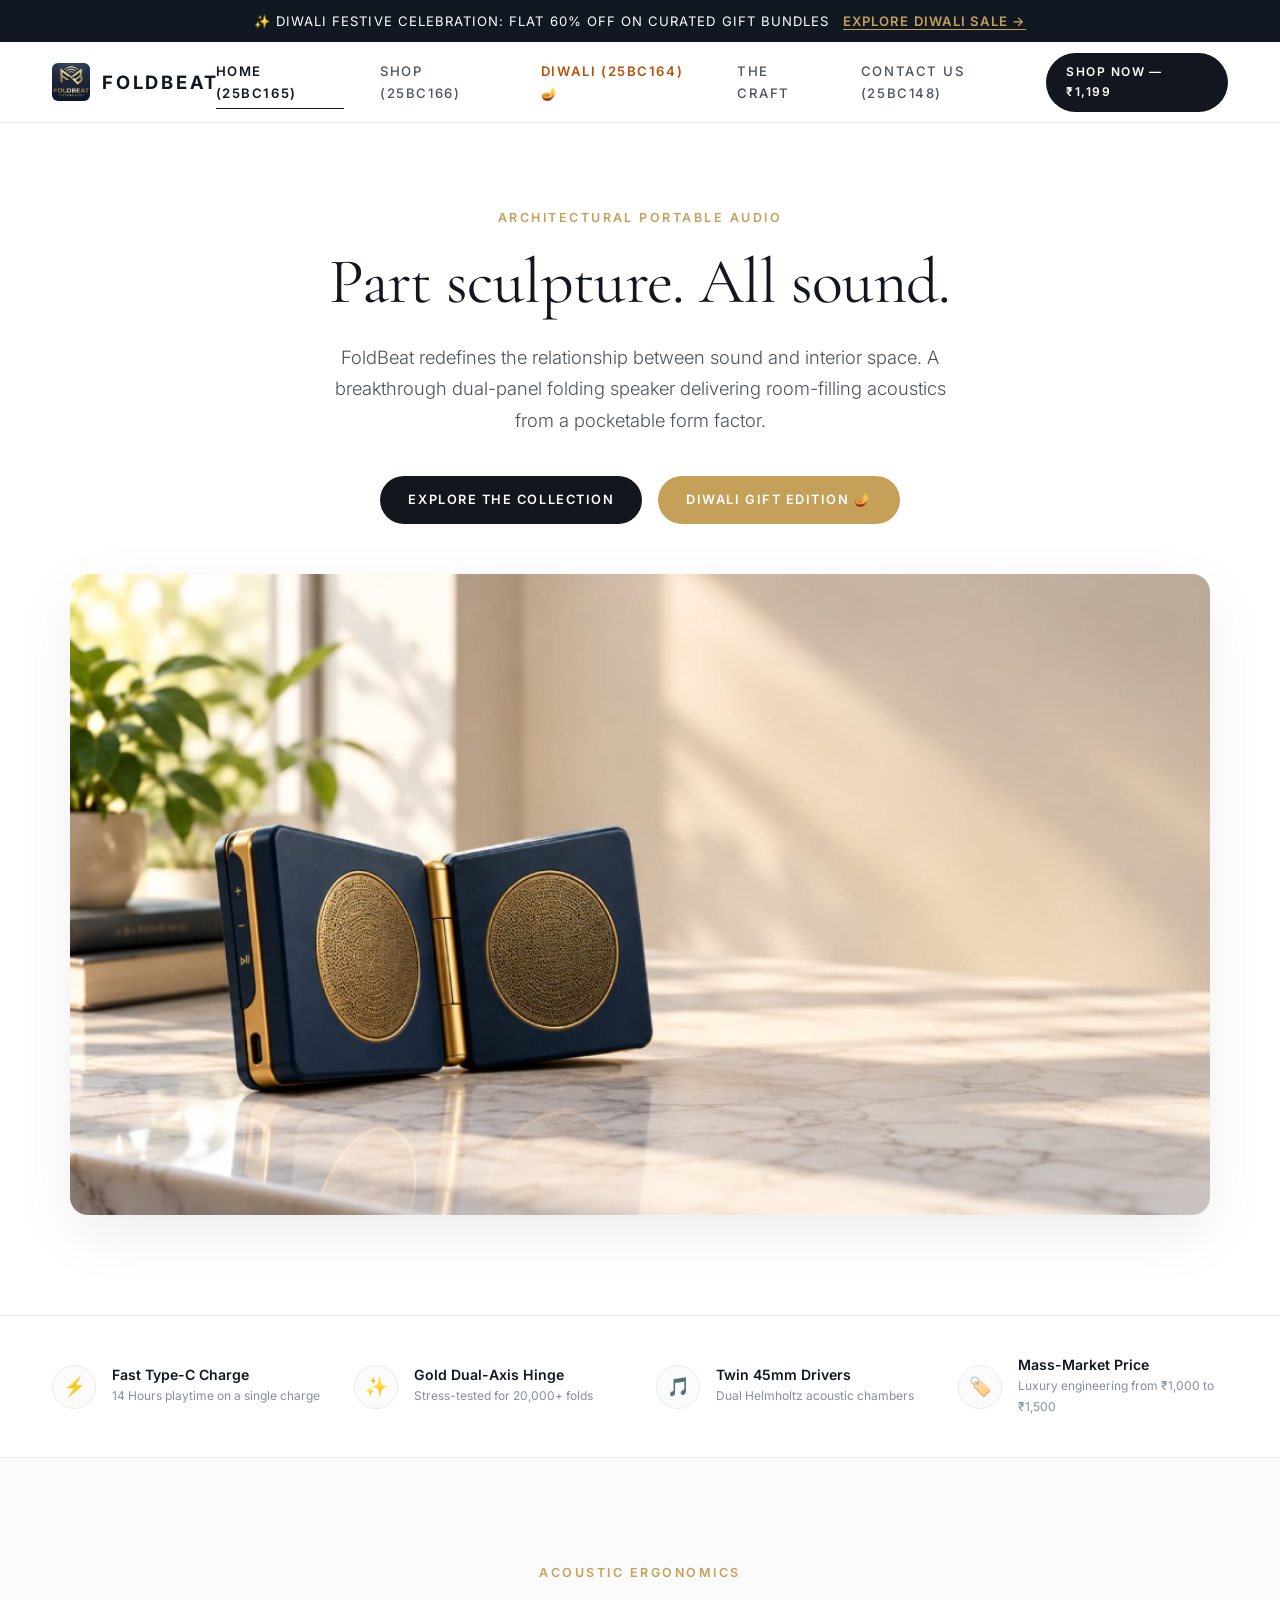
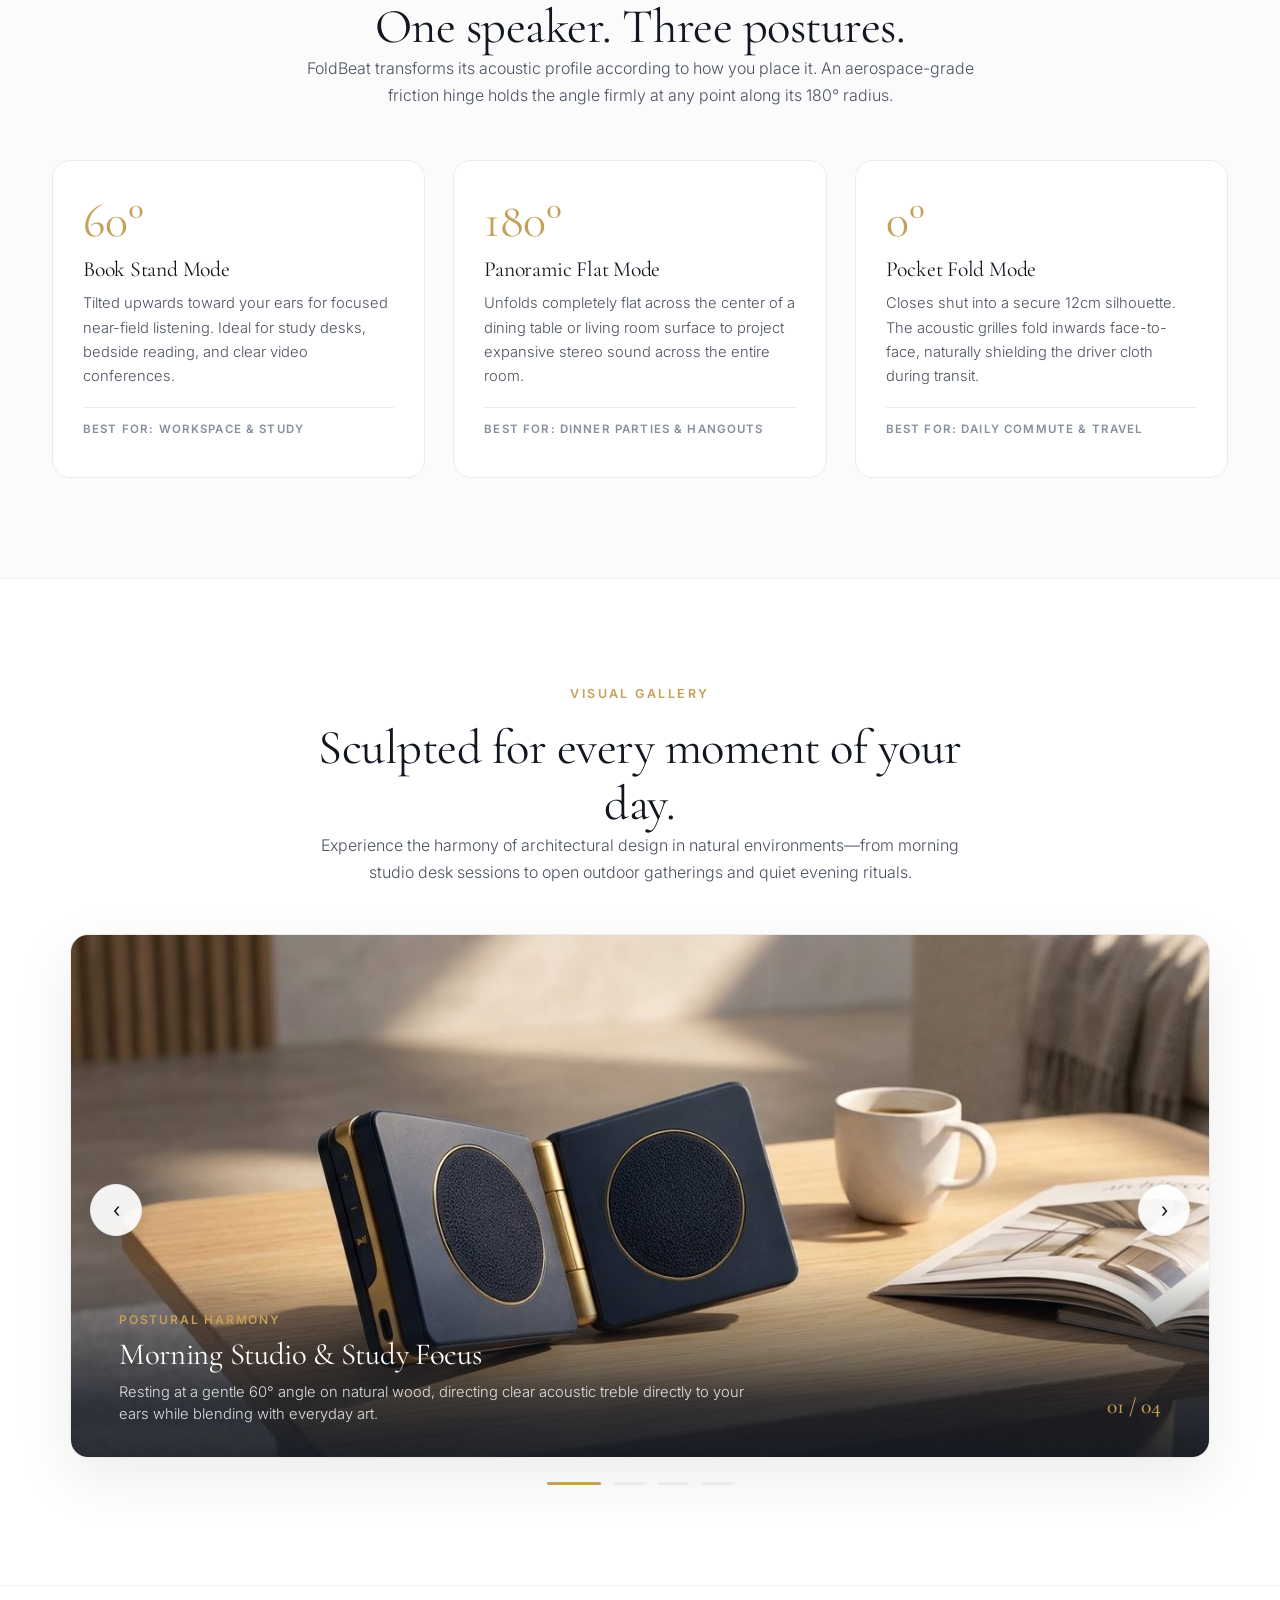
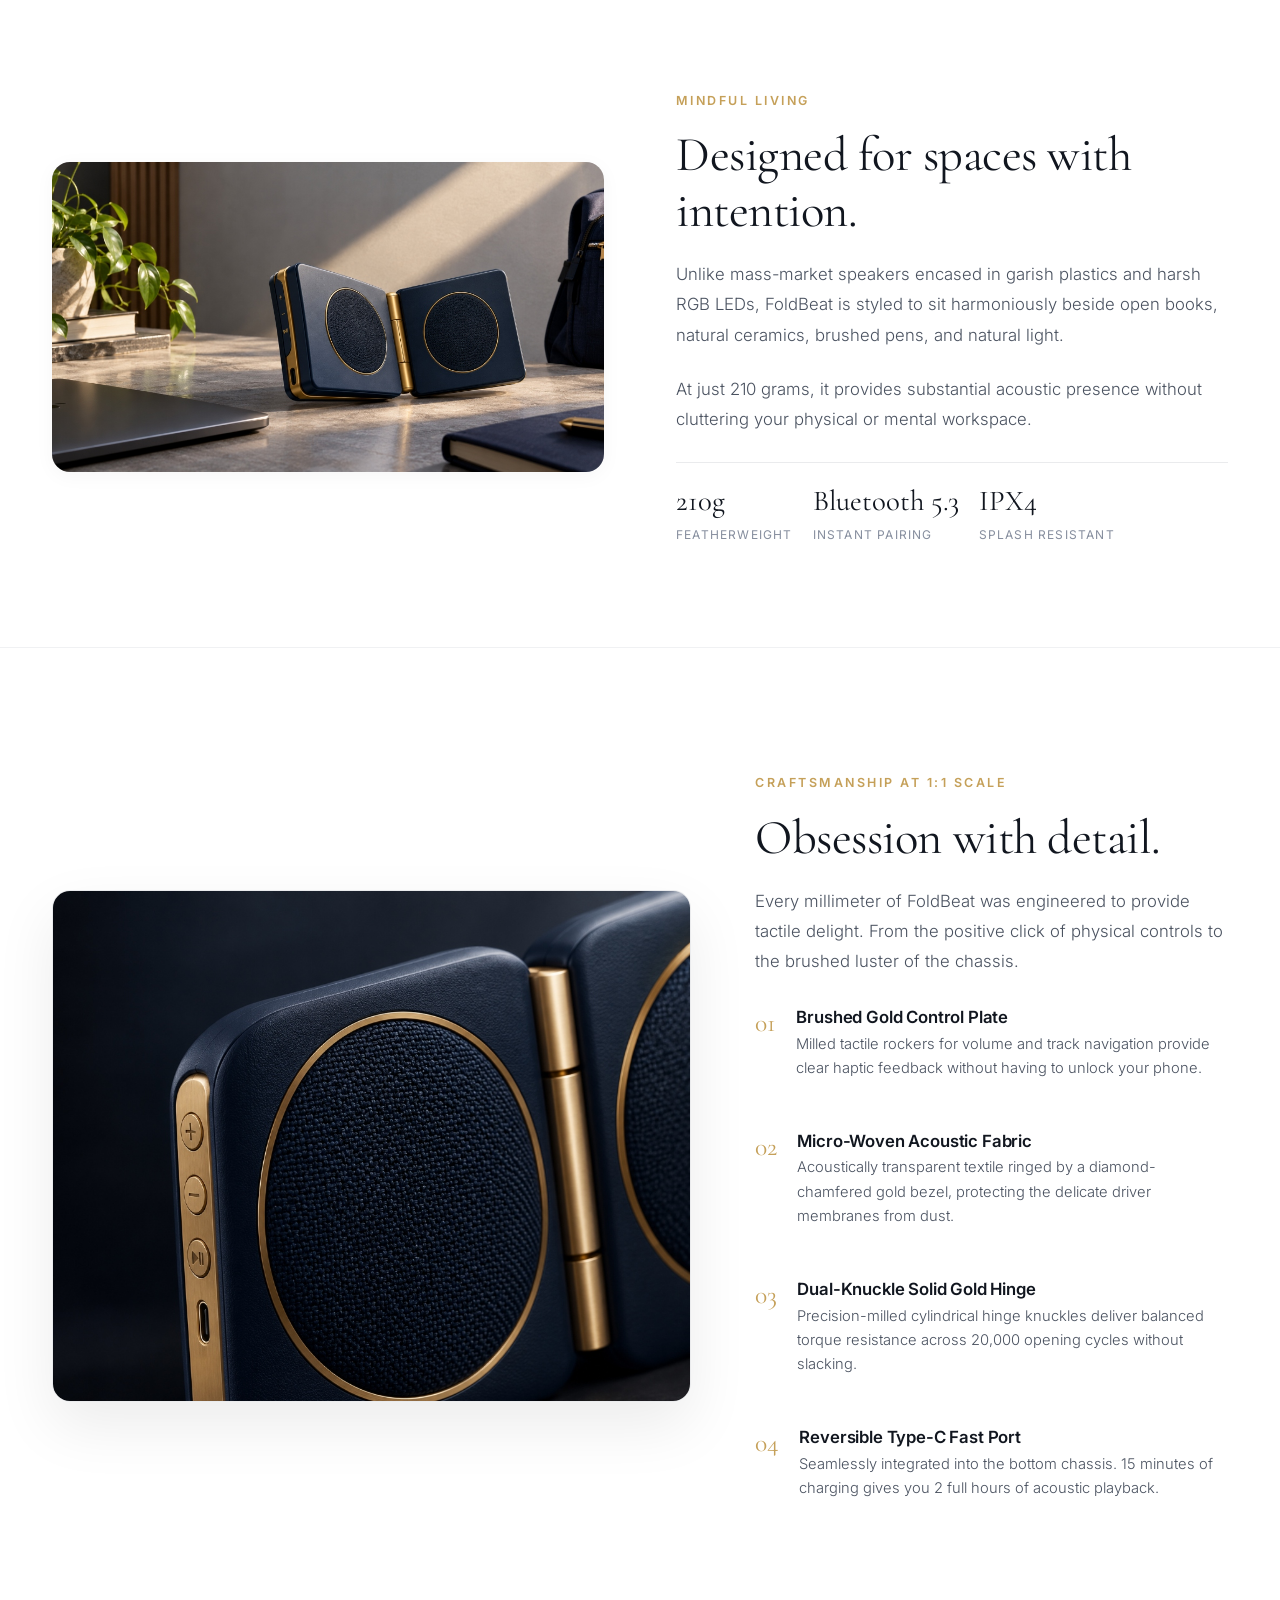
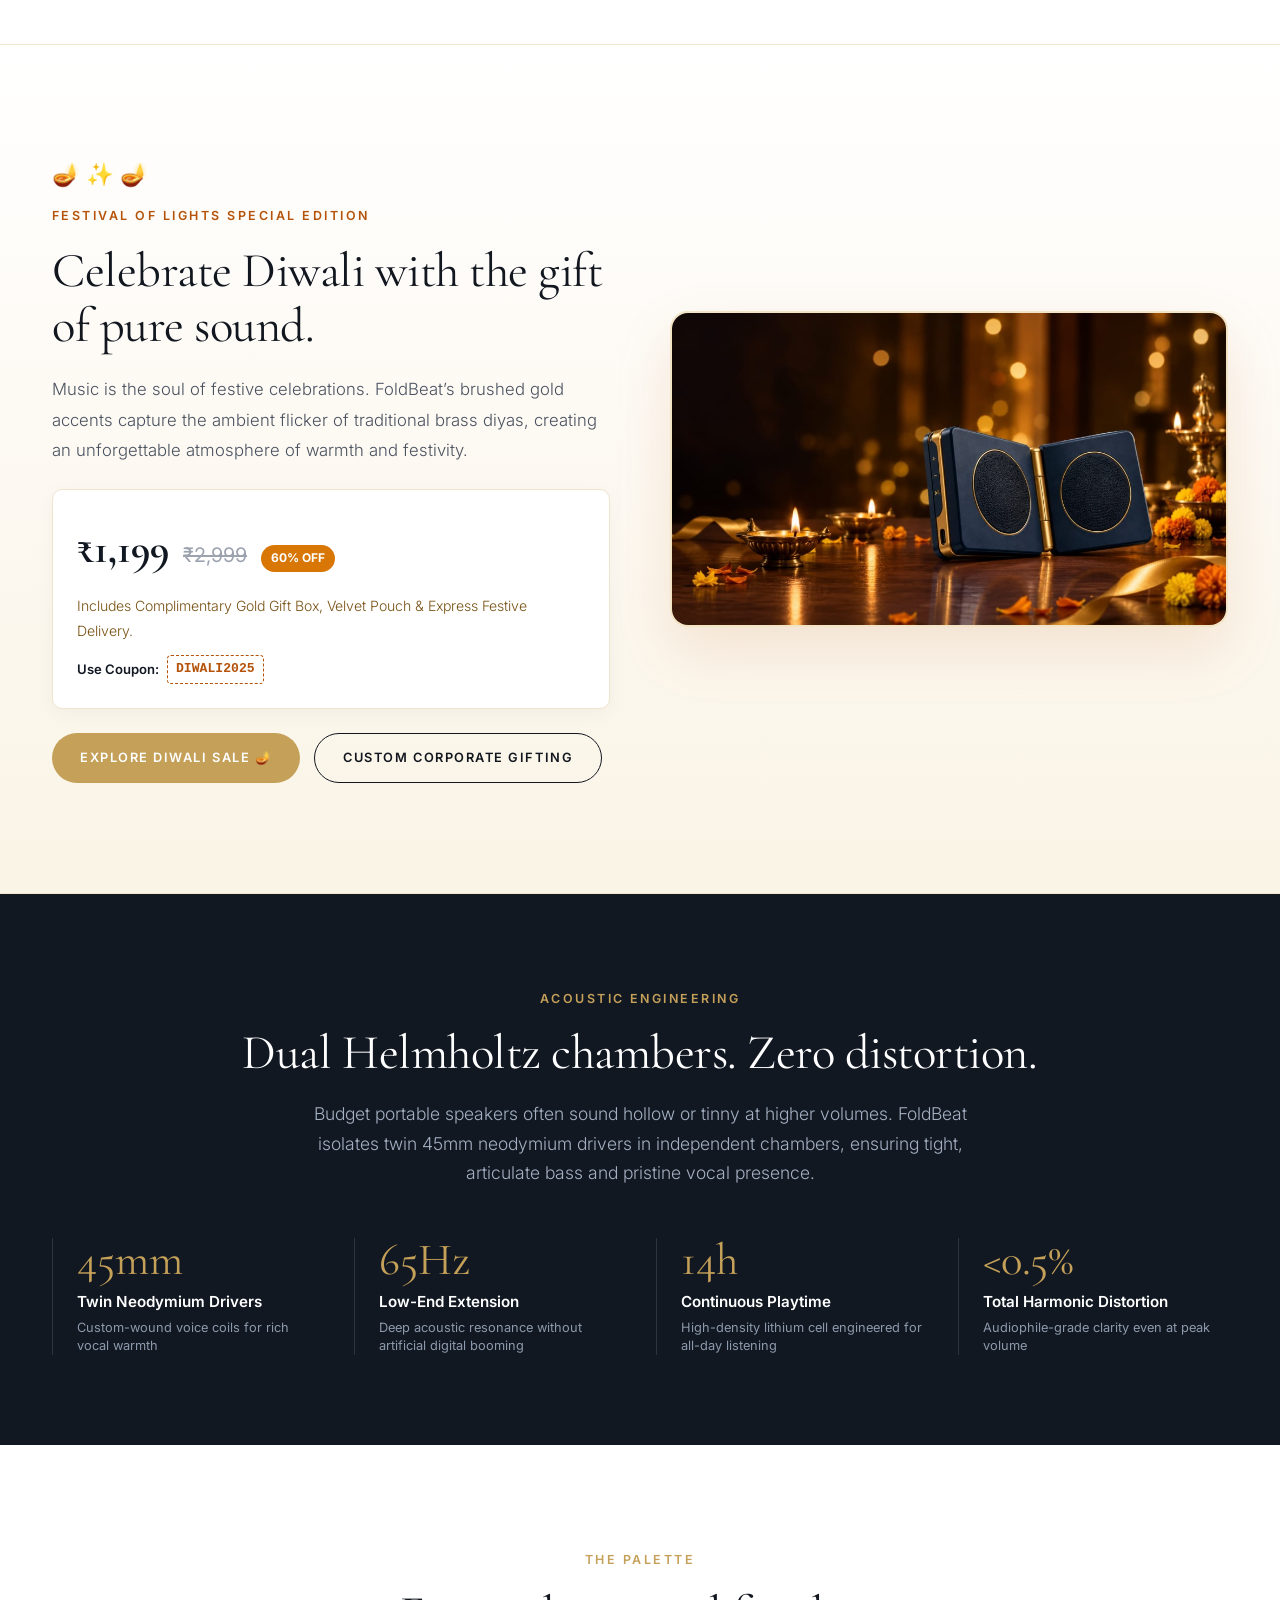
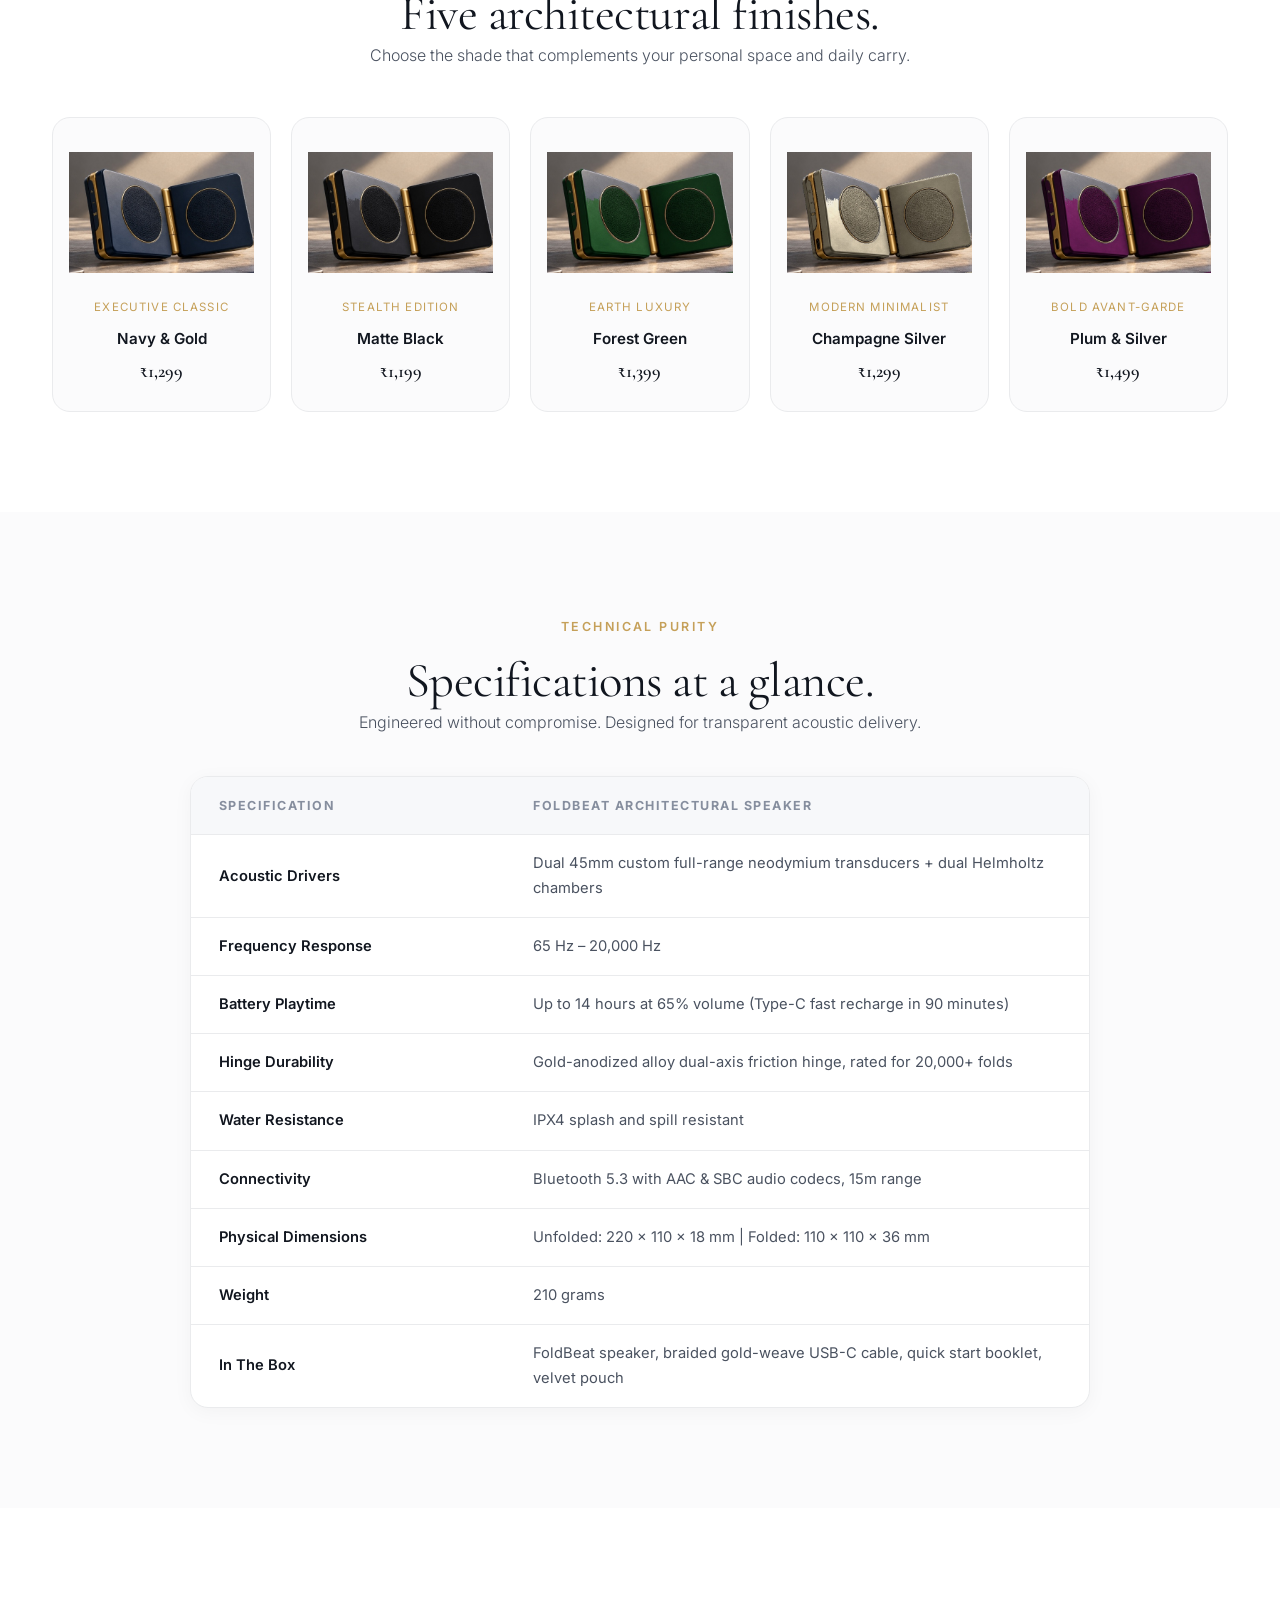
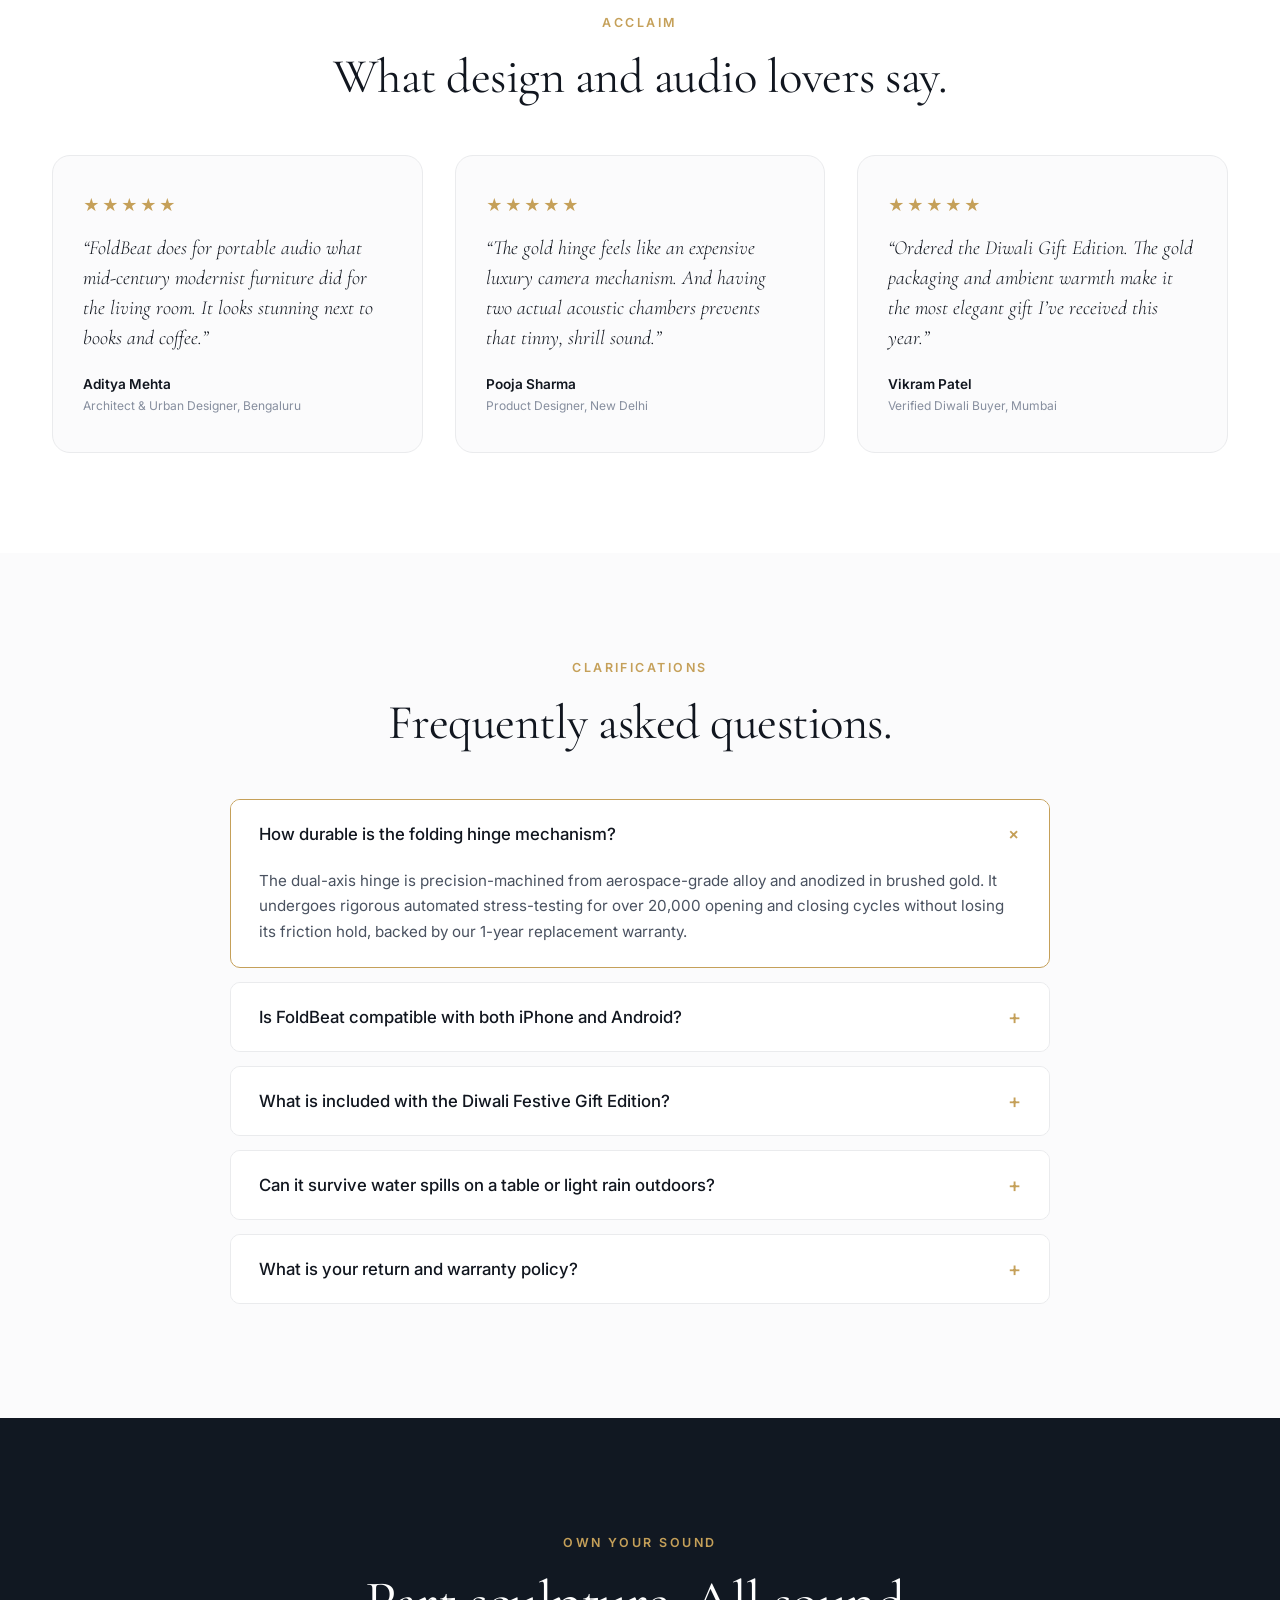
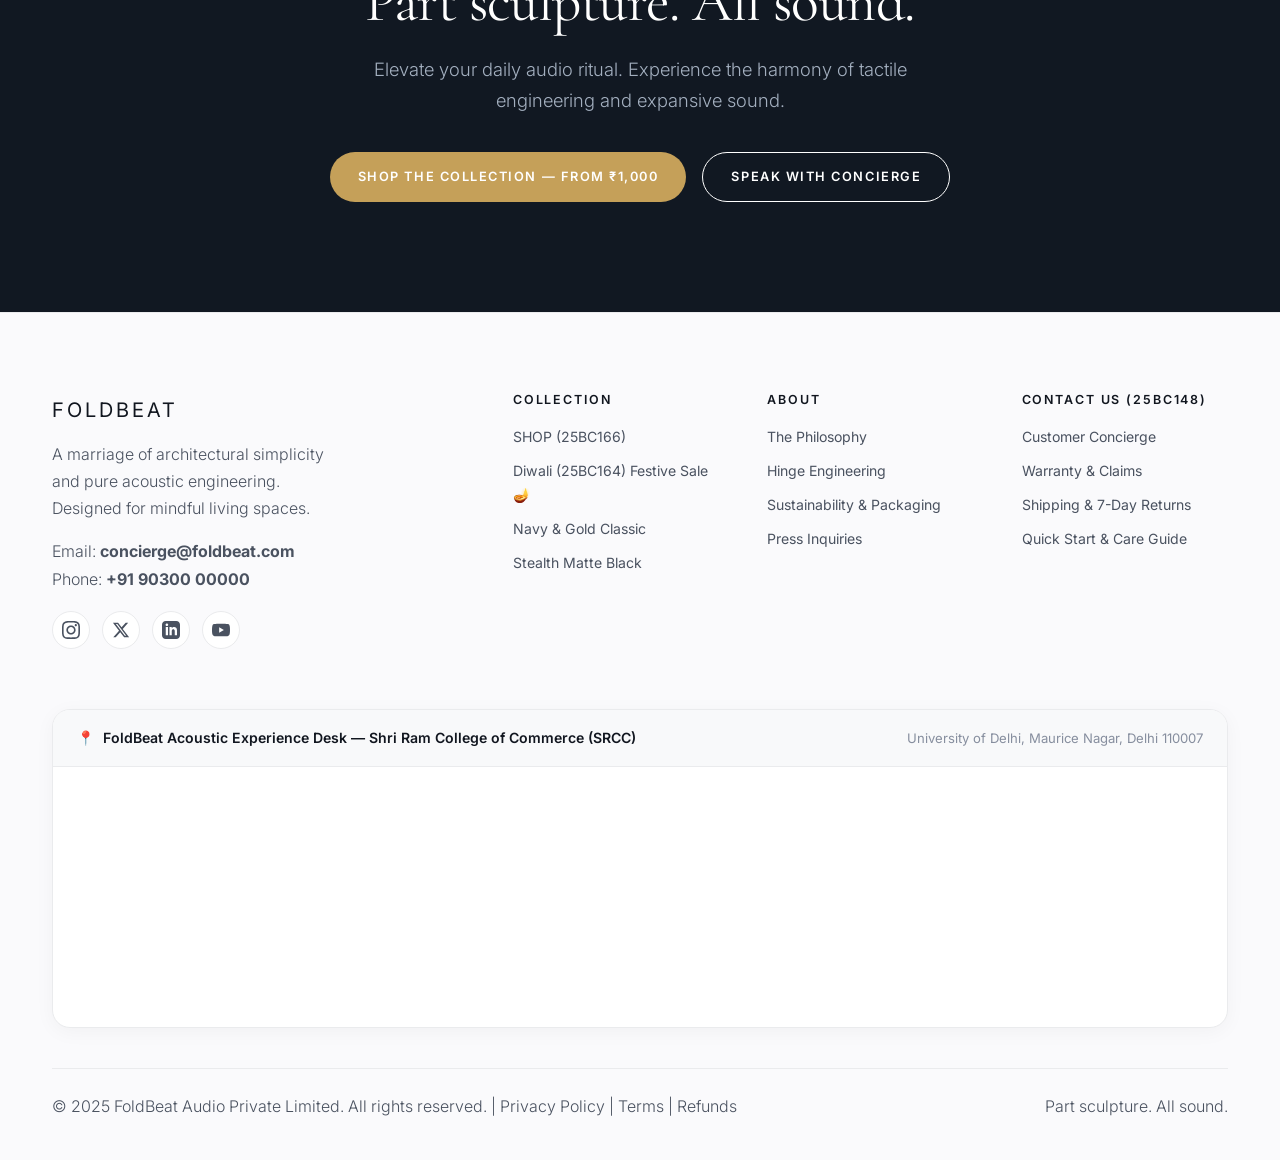
==== commit f263bef0: "Rename Diwali page link and title to Diwali (25BC164)" ====
--- a/index.html
+++ b/index.html
@@ -30,7 +30,7 @@
       <nav class="pantheone-nav">
         <a href="index.html" class="active">HOME (25BC165)</a>
         <a href="shop.html">SHOP (25BC166)</a>
-        <a href="diwali-sale.html" class="nav-diwali-tag">Diwali Sale 🪔</a>
+        <a href="diwali-sale.html" class="nav-diwali-tag">Diwali (25BC164) 🪔</a>
         <a href="story.html">The Craft</a>
         <a href="contact.html">Contact us (25BC148)</a>
       </nav>
@@ -652,7 +652,7 @@
           <h4 class="footer-col-title">Collection</h4>
           <ul class="footer-menu-list">
             <li><a href="shop.html">SHOP (25BC166)</a></li>
-            <li><a href="diwali-sale.html">Diwali Festive Sale 🪔</a></li>
+            <li><a href="diwali-sale.html">Diwali (25BC164) Festive Sale 🪔</a></li>
             <li><a href="shop.html">Navy & Gold Classic</a></li>
             <li><a href="shop.html">Stealth Matte Black</a></li>
           </ul>
--- a/css/styles.css
+++ b/css/styles.css
@@ -1496,39 +1496,63 @@
 }
 
 /* Support Page Enhanced Styles (contact.html) */
-.support-hero-gallery {
-  display: grid;
-  grid-template-columns: 1fr 1fr;
-  gap: 28px;
+.pamphlet-display-section {
   margin-top: 40px;
-  margin-bottom: 20px;
-}
-.support-photo-card {
-  border-radius: var(--radius-lg);
+  margin-bottom: 24px;
+}
+.pamphlet-side-by-side {
+  display: flex;
+  justify-content: center;
+  align-items: flex-start;
+  gap: 24px;
+  max-width: 780px;
+  margin-inline: auto;
+}
+.pamphlet-card {
+  flex: 1;
+  max-width: 360px;
+  background: #FFFFFF;
+  border-radius: var(--radius-md);
   overflow: hidden;
-  box-shadow: var(--shadow-subtle);
+  box-shadow: 0 10px 30px rgba(0, 0, 0, 0.08);
   border: 1px solid var(--border-light);
-  background: var(--bg-white);
-  transition: transform 0.25s ease;
-}
-.support-photo-card:hover {
+  transition: transform 0.25s ease, box-shadow 0.25s ease;
+}
+.pamphlet-card:hover {
   transform: translateY(-4px);
-  box-shadow: var(--shadow-hover);
-}
-.support-photo-card img {
+  box-shadow: 0 16px 40px rgba(0, 0, 0, 0.12);
+}
+.pamphlet-card img {
   width: 100%;
-  height: 480px;
-  object-fit: cover;
+  height: auto;
+  max-height: 480px;
+  object-fit: contain;
   display: block;
-}
-.support-photo-caption {
-  padding: 16px 20px;
+  background: #FAF9F6;
+}
+.pamphlet-card-label {
+  padding: 10px 14px;
   background: #FFFFFF;
   border-top: 1px solid var(--border-light);
-  font-size: 0.85rem;
-  color: var(--text-secondary);
-  font-weight: 500;
+  font-size: 0.78rem;
+  font-weight: 600;
+  color: var(--text-primary);
   text-align: center;
+  letter-spacing: 0.04em;
+}
+
+@media (max-width: 680px) {
+  .pamphlet-side-by-side {
+    flex-direction: row;
+    gap: 12px;
+  }
+  .pamphlet-card img {
+    max-height: 300px;
+  }
+  .pamphlet-card-label {
+    font-size: 0.7rem;
+    padding: 6px 8px;
+  }
 }
 
 .order-tracker-card {
@@ -1651,7 +1675,6 @@
 
 /* Responsive updates */
 @media (max-width: 992px) {
-  .support-hero-gallery,
   .support-policy-grid,
   .trust-legal-box {
     grid-template-columns: 1fr;
@@ -1659,9 +1682,6 @@
   }
   .contact-quick-cards-grid {
     grid-template-columns: repeat(2, 1fr);
-  }
-  .support-photo-card img {
-    height: 380px;
   }
 }
 
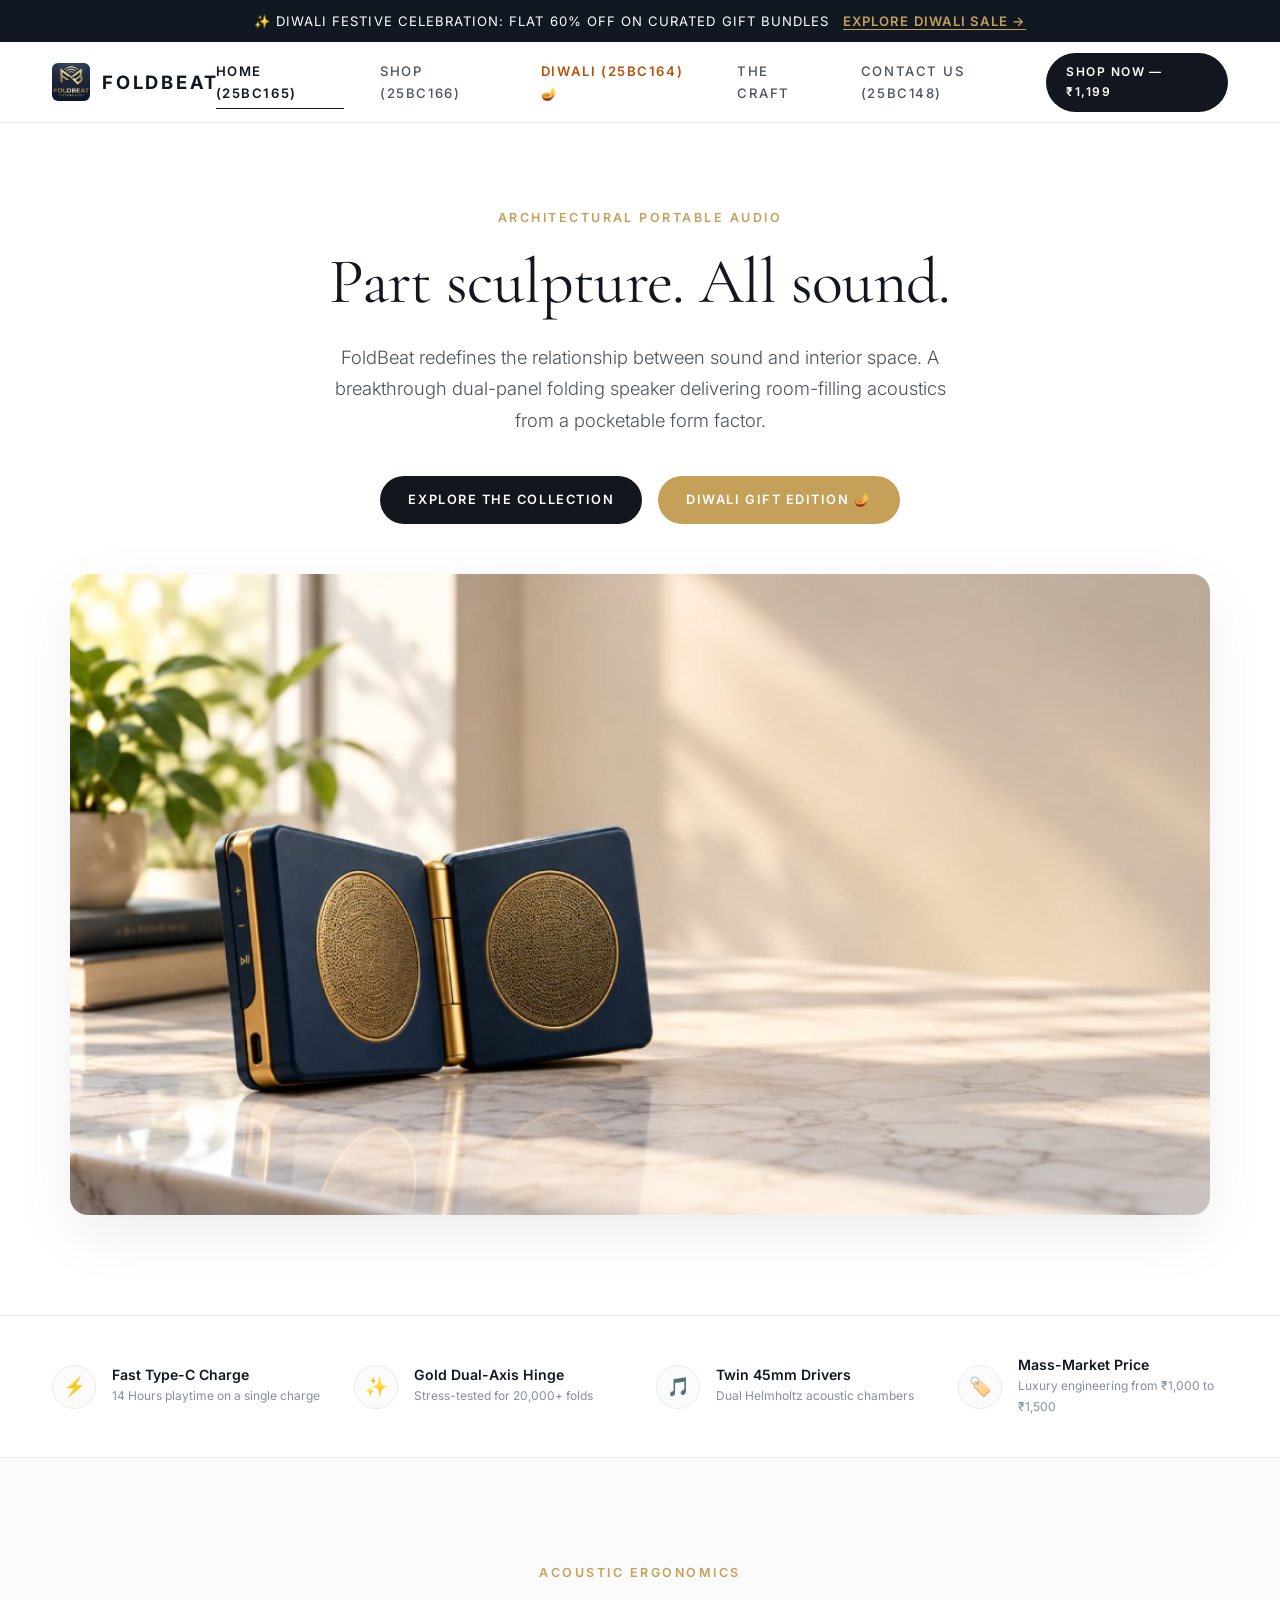
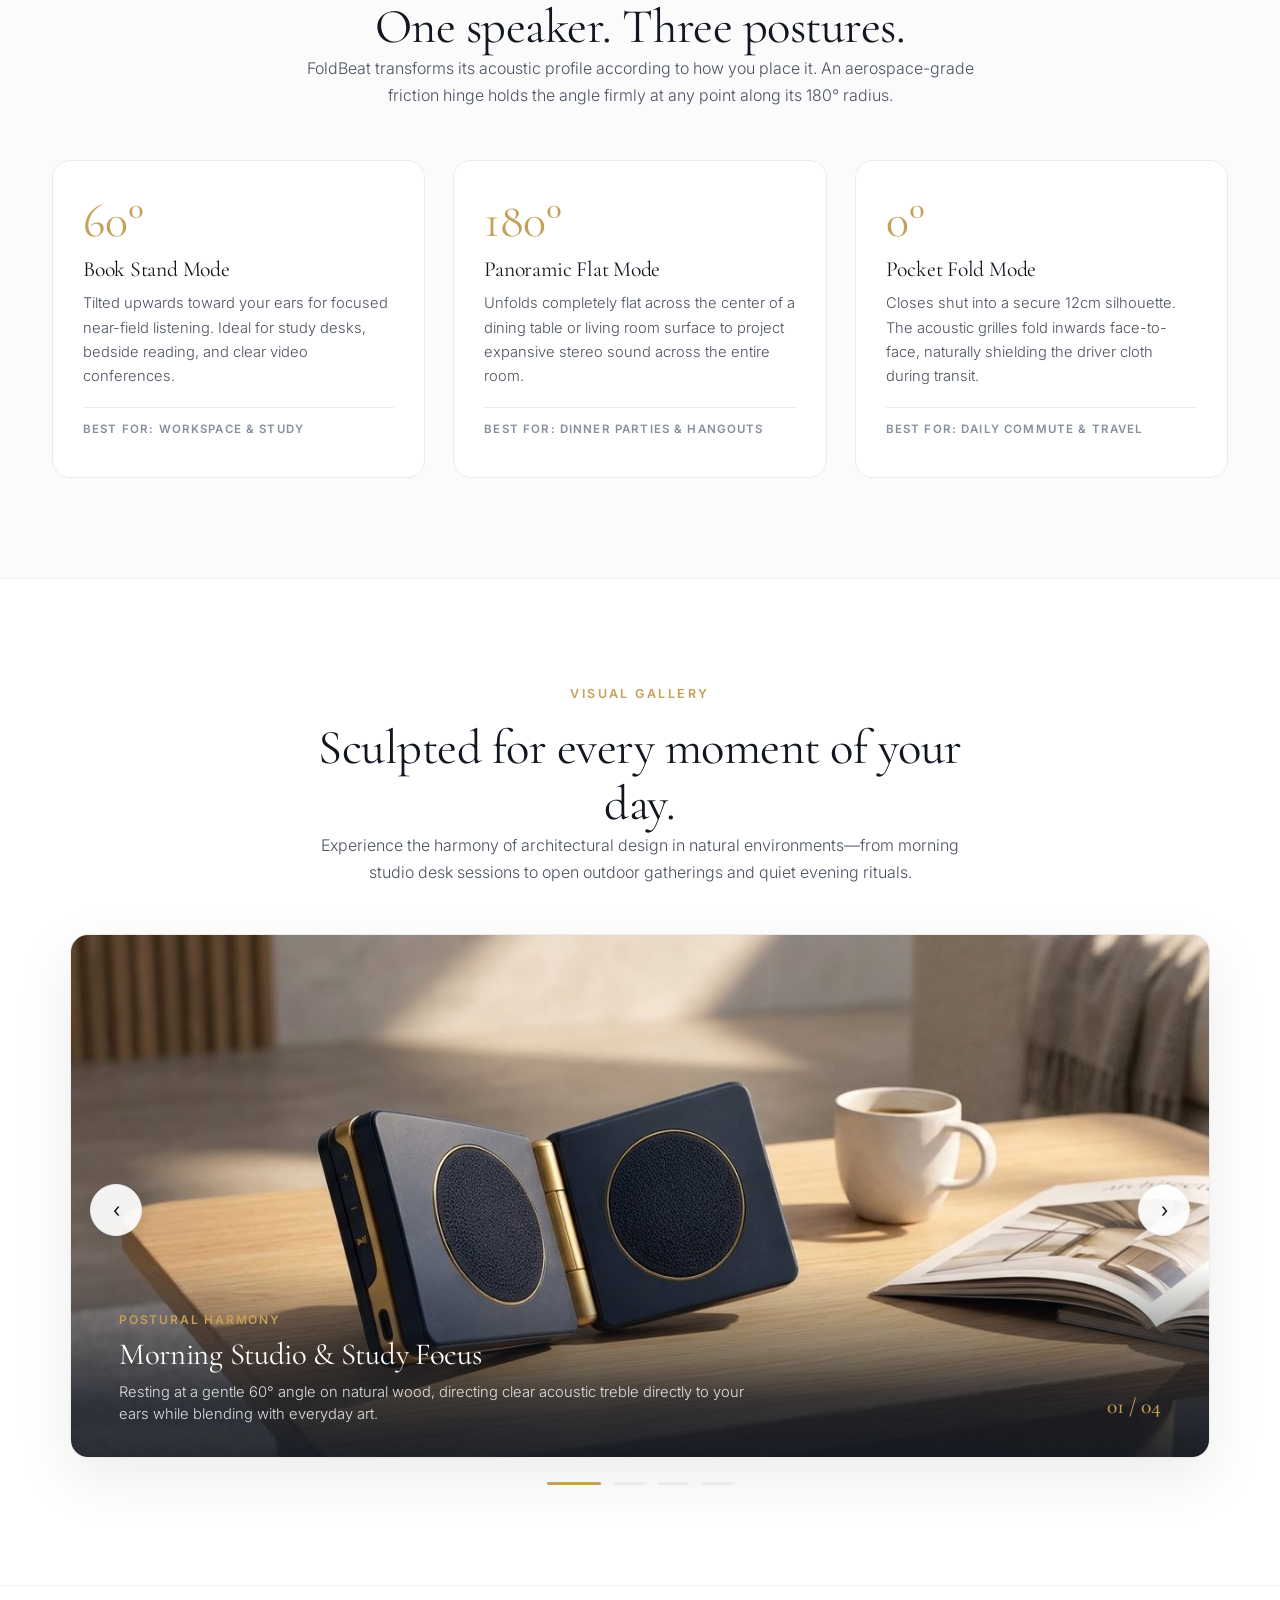
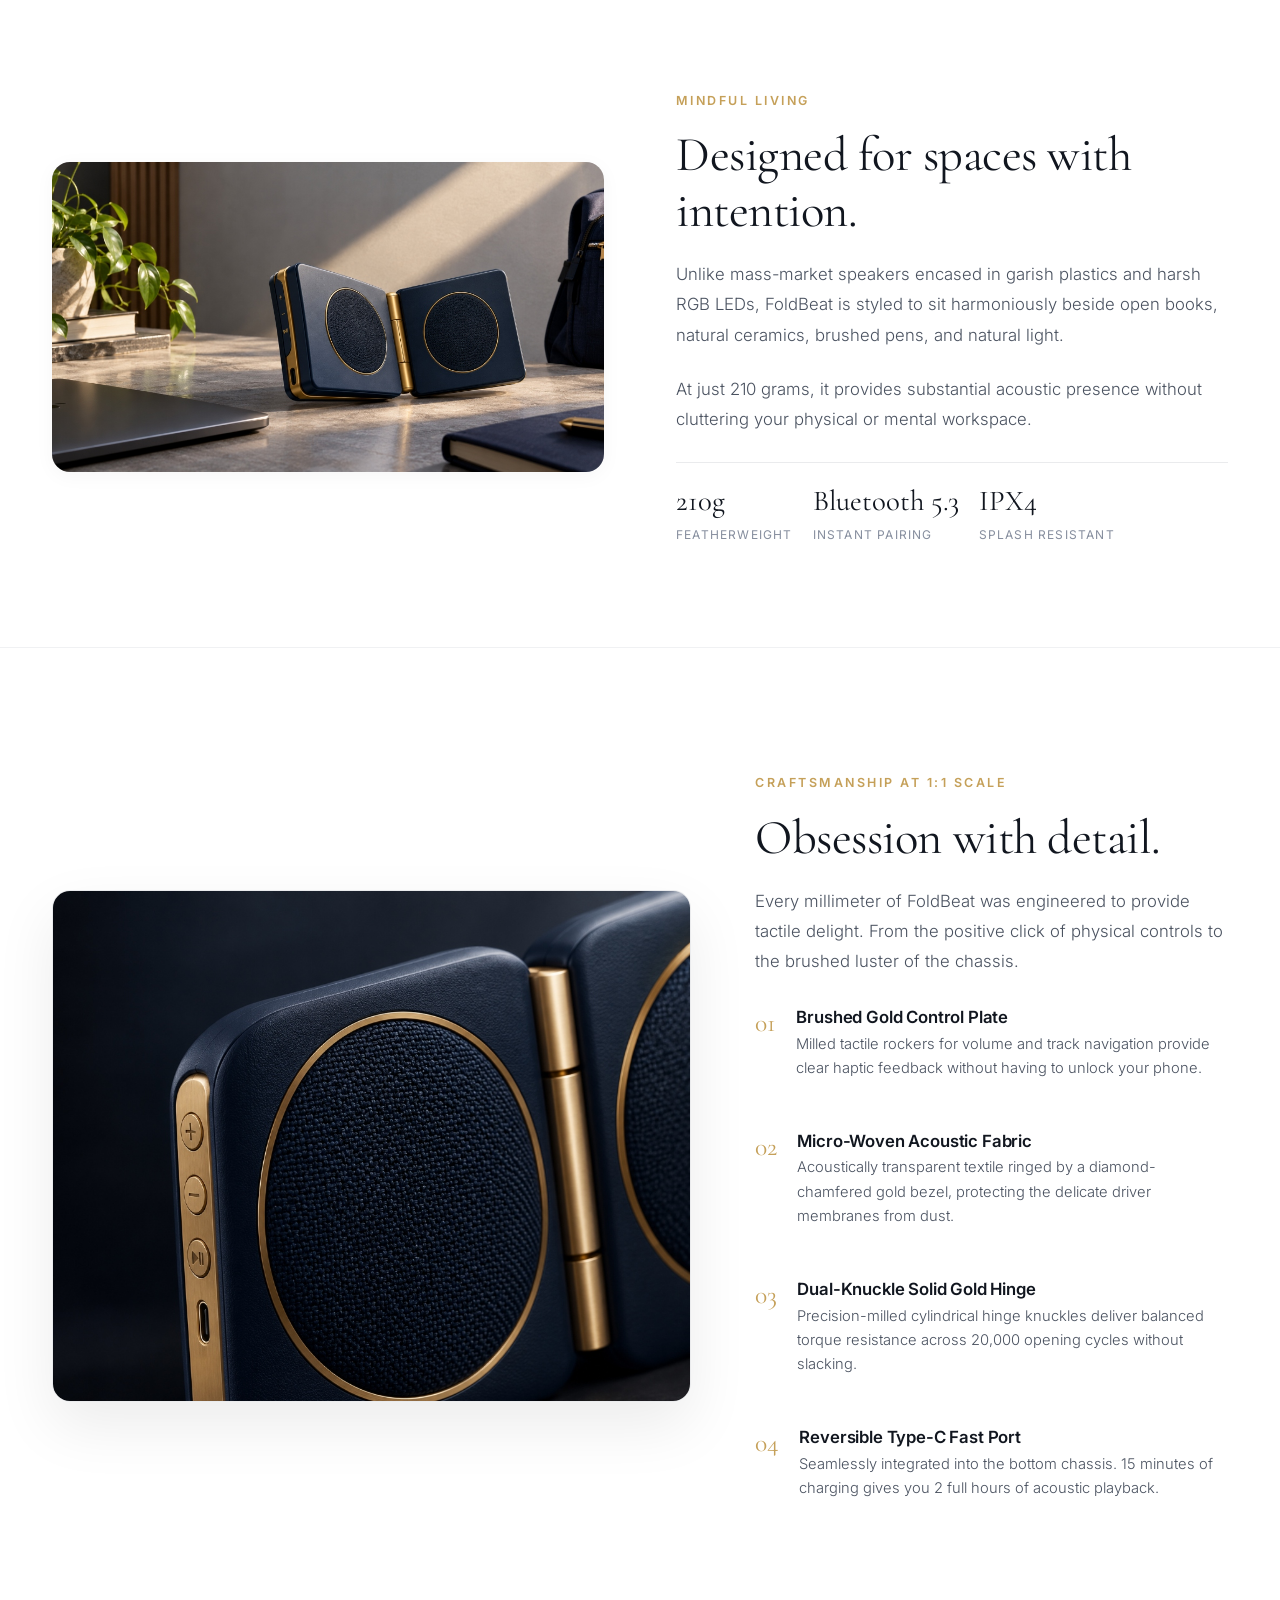
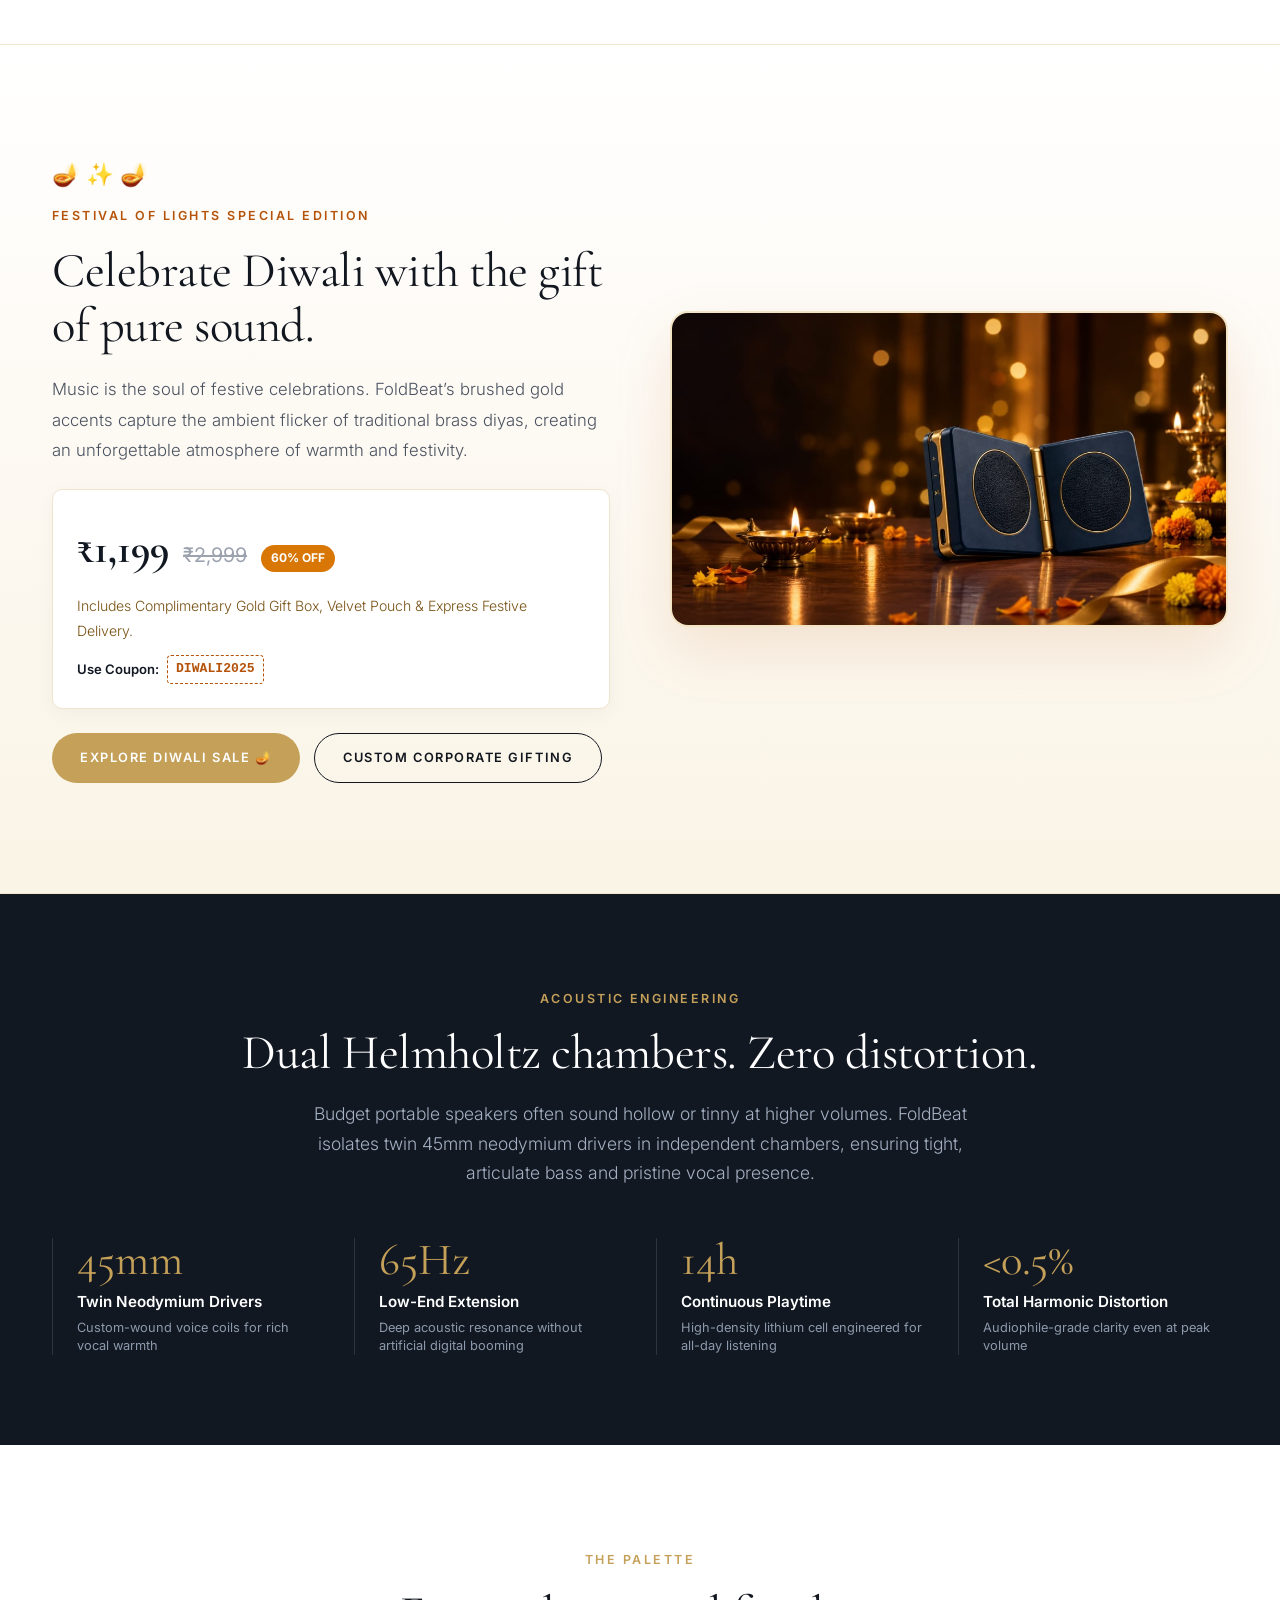
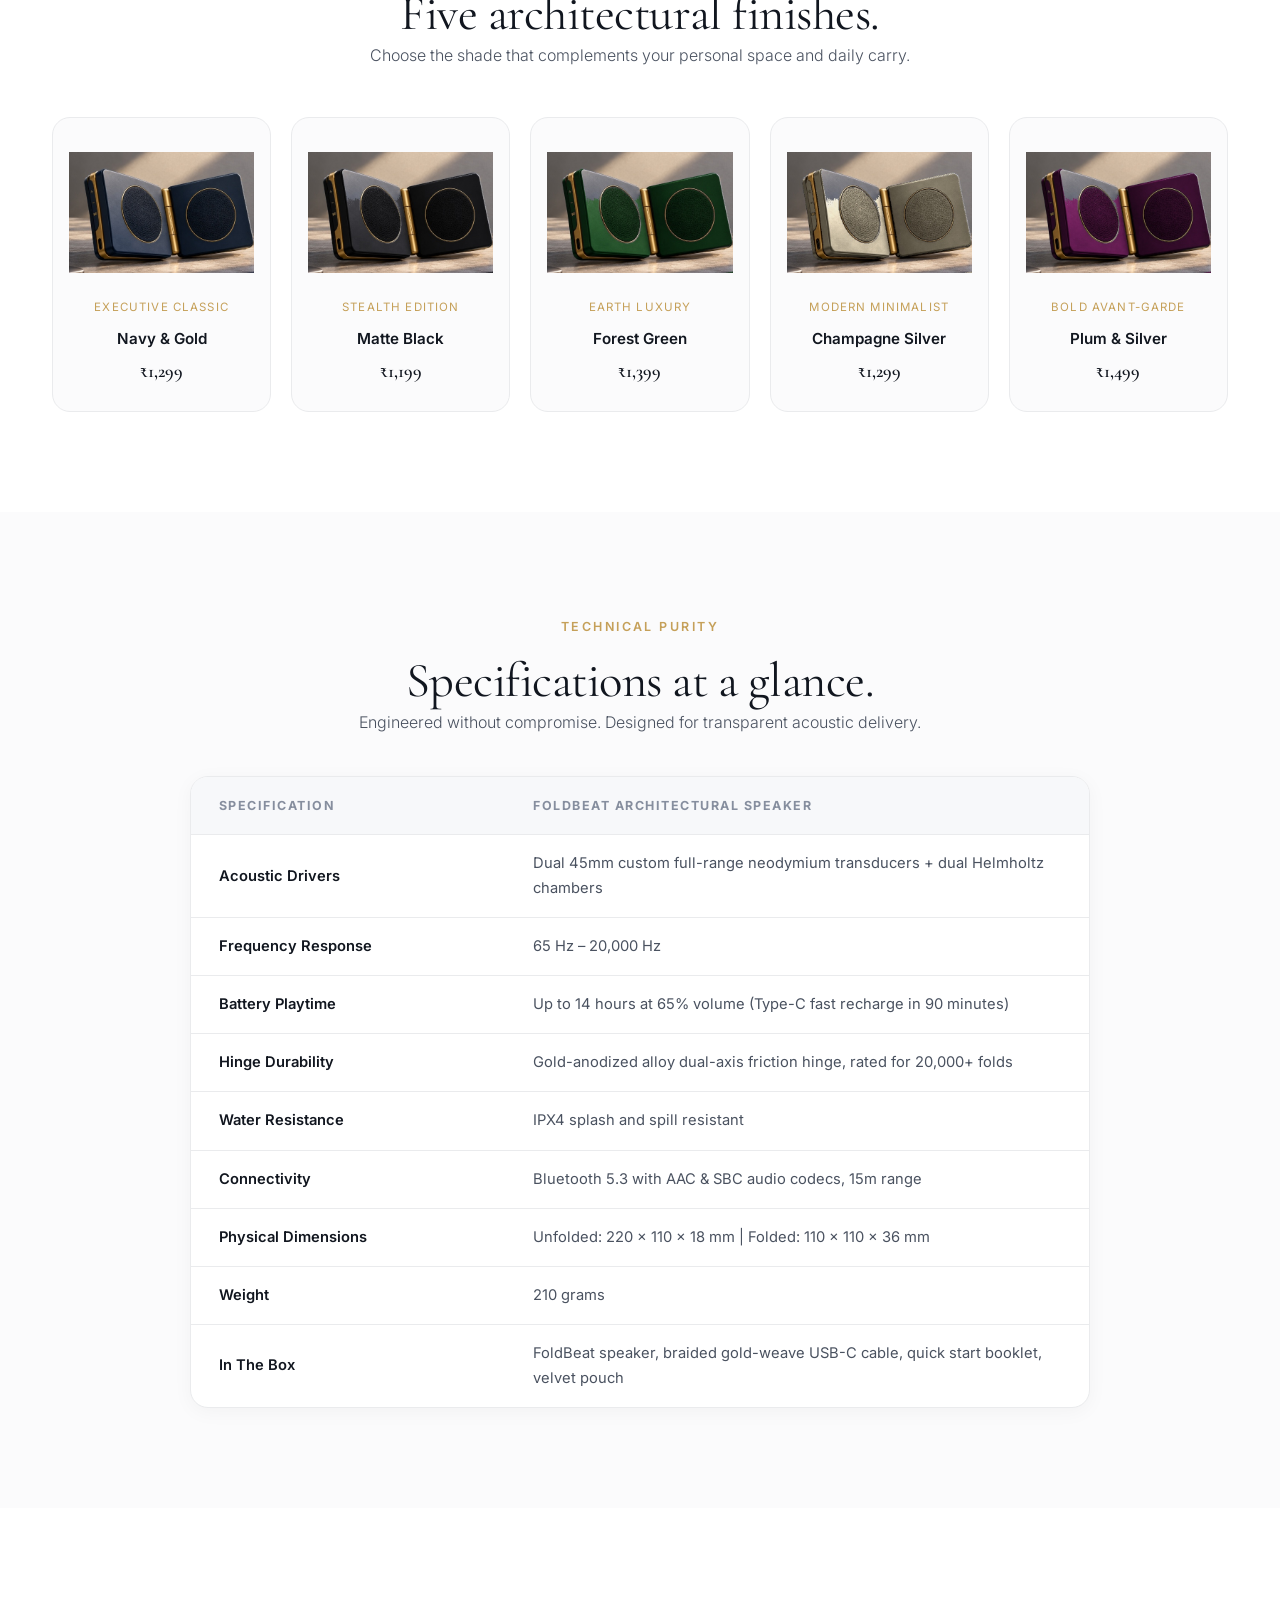
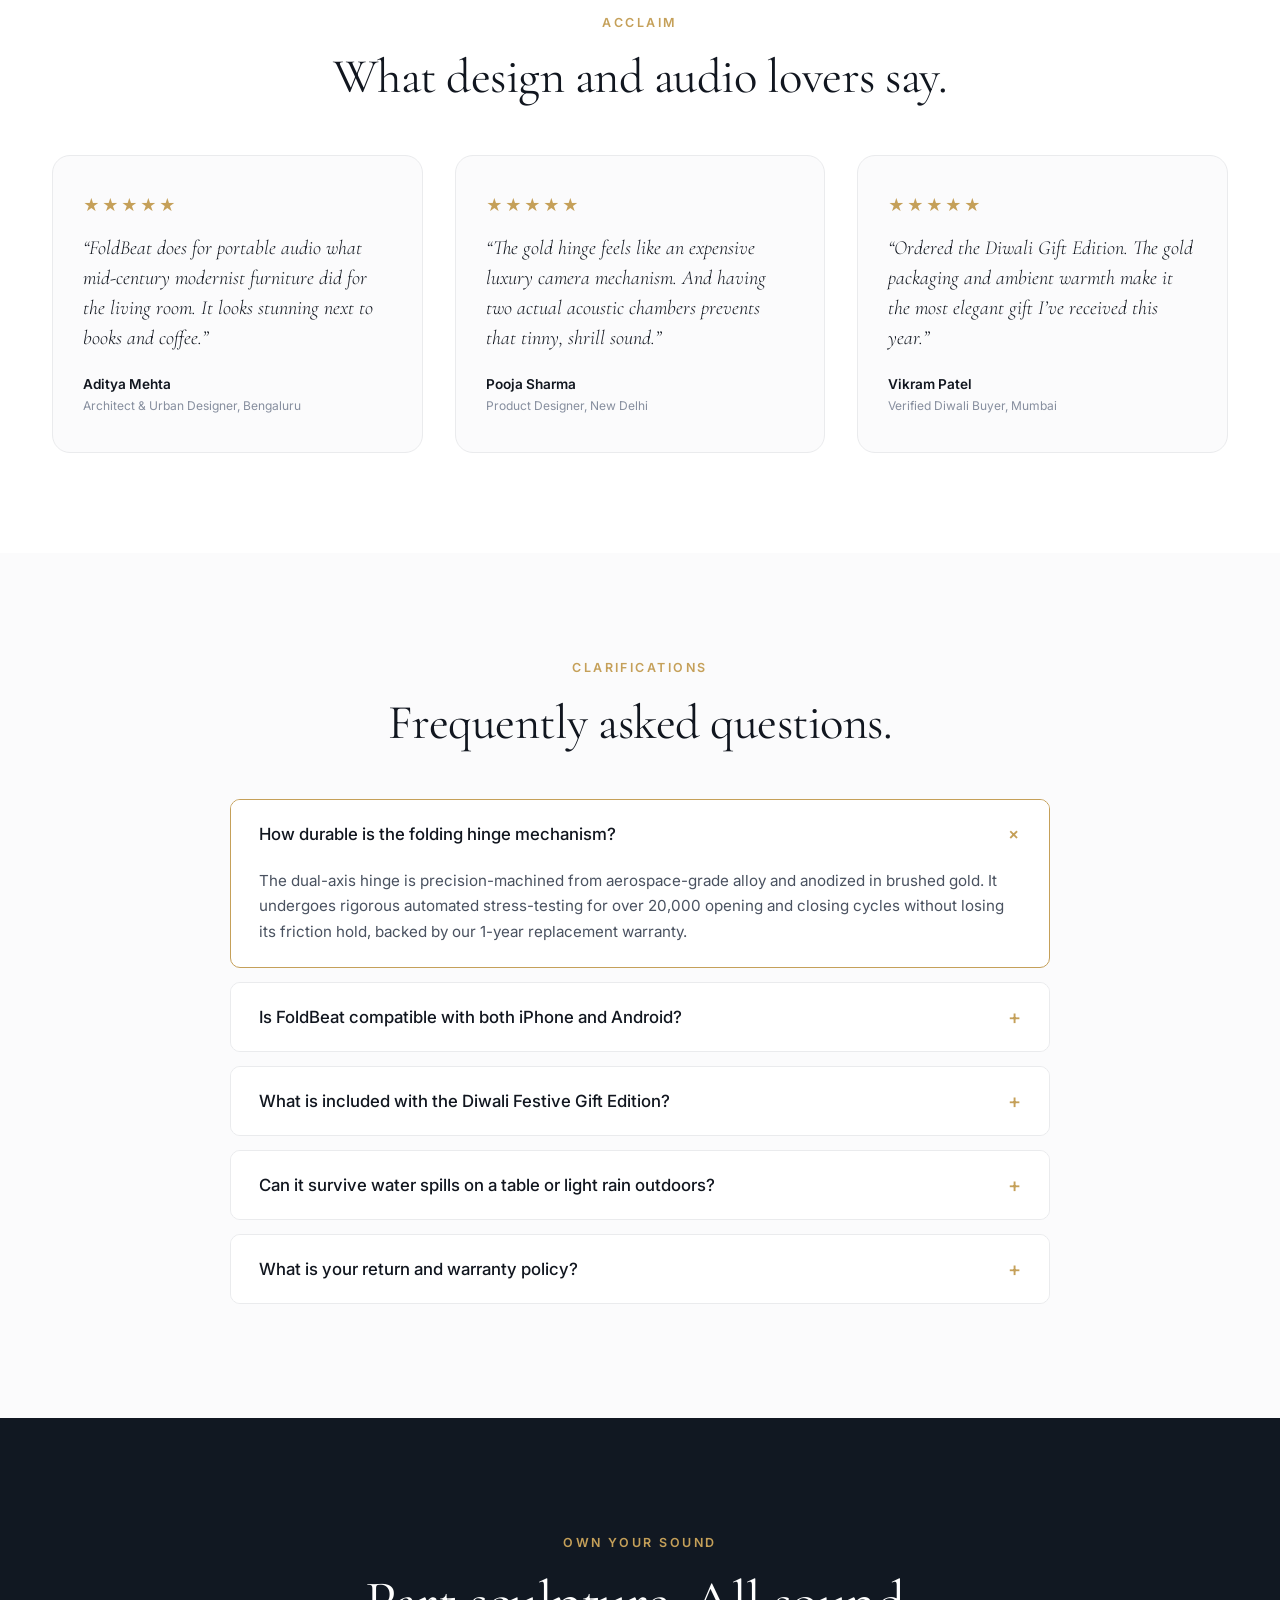
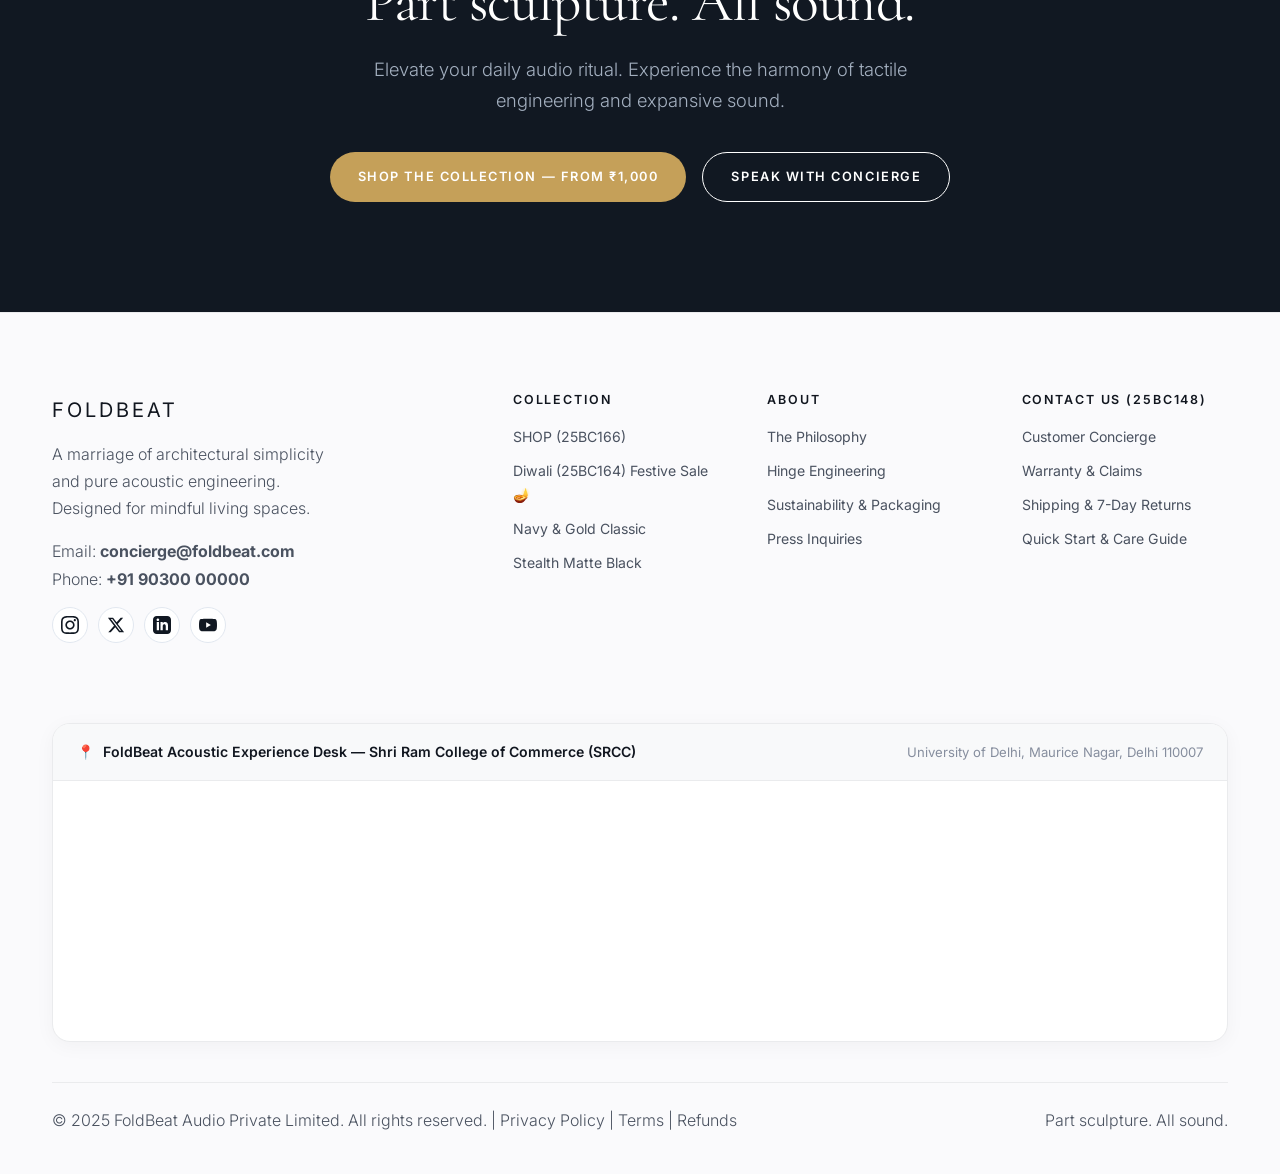
==== commit 49714a5d: "Fix footer social icons sizing and constraints across all pages" ====
--- a/index.html
+++ b/index.html
@@ -10,6 +10,51 @@
   <meta property="og:image" content="images/foldbeat-marble-sunlight.jpg">
 
   <link rel="stylesheet" href="css/styles.css">
+<style>
+/* Scoped Footer Social Media Icons & Map */
+.footer-social-row {
+  display: flex !important;
+  flex-direction: row !important;
+  align-items: center !important;
+  gap: 10px !important;
+  margin-top: 14px !important;
+  margin-bottom: 20px !important;
+}
+.footer-social-row .social-icon-btn {
+  width: 36px !important;
+  height: 36px !important;
+  min-width: 36px !important;
+  max-width: 36px !important;
+  min-height: 36px !important;
+  max-height: 36px !important;
+  border-radius: 50% !important;
+  background: #FFFFFF !important;
+  border: 1px solid #E2E8F0 !important;
+  display: inline-flex !important;
+  align-items: center !important;
+  justify-content: center !important;
+  color: #111822 !important;
+  padding: 8px !important;
+  box-sizing: border-box !important;
+  transition: all 0.25s ease !important;
+}
+.footer-social-row .social-icon-btn:hover {
+  background: #111822 !important;
+  color: #FFFFFF !important;
+  border-color: #111822 !important;
+  transform: translateY(-2px) !important;
+}
+.footer-social-row .social-icon-btn svg {
+  width: 18px !important;
+  height: 18px !important;
+  max-width: 18px !important;
+  max-height: 18px !important;
+  min-width: 18px !important;
+  min-height: 18px !important;
+  display: block !important;
+  fill: currentColor !important;
+}
+</style>
 </head>
 <body>
 
@@ -634,16 +679,16 @@
           <!-- Social Media Icons -->
           <div class="footer-social-row">
             <a href="https://instagram.com" target="_blank" rel="noopener" class="social-icon-btn" aria-label="Instagram">
-              <svg viewBox="0 0 24 24"><path d="M12 2.163c3.204 0 3.584.012 4.85.07 3.252.148 4.771 1.691 4.919 4.919.058 1.265.069 1.645.069 4.849 0 3.205-.012 3.584-.069 4.849-.149 3.225-1.664 4.771-4.919 4.919-1.266.058-1.644.07-4.85.07-3.204 0-3.584-.012-4.849-.07-3.26-.149-4.771-1.699-4.919-4.92-.058-1.265-.07-1.644-.07-4.849 0-3.204.013-3.583.07-4.849.149-3.227 1.664-4.771 4.919-4.919 1.266-.057 1.645-.069 4.849-.069zm0-2.163c-3.259 0-3.667.014-4.947.072-4.358.2-6.78 2.618-6.98 6.98-.059 1.281-.073 1.689-.073 4.948 0 3.259.014 3.668.072 4.948.2 4.358 2.618 6.78 6.98 6.98 1.281.058 1.689.072 4.948.072 3.259 0 3.668-.014 4.948-.072 4.354-.2 6.782-2.618 6.979-6.98.059-1.28.073-1.689.073-4.948 0-3.259-.014-3.667-.072-4.947-.196-4.354-2.617-6.78-6.979-6.98-1.281-.059-1.69-.073-4.949-.073zm0 5.838c-3.403 0-6.162 2.759-6.162 6.162s2.759 6.163 6.162 6.163 6.162-2.759 6.162-6.163c0-3.403-2.759-6.162-6.162-6.162zm0 10.162c-2.209 0-4-1.79-4-4 0-2.209 1.791-4 4-4s4 1.791 4 4c0 2.21-1.791 4-4 4zm6.406-11.845c-.796 0-1.441.645-1.441 1.44s.645 1.44 1.441 1.44c.795 0 1.439-.645 1.439-1.44s-.644-1.44-1.439-1.44z"/></svg>
+              <svg viewBox="0 0 24 24" width="18" height="18" style="width:18px;height:18px;max-width:18px;max-height:18px;display:block;fill:currentColor;"><path d="M12 2.163c3.204 0 3.584.012 4.85.07 3.252.148 4.771 1.691 4.919 4.919.058 1.265.069 1.645.069 4.849 0 3.205-.012 3.584-.069 4.849-.149 3.225-1.664 4.771-4.919 4.919-1.266.058-1.644.07-4.85.07-3.204 0-3.584-.012-4.849-.07-3.26-.149-4.771-1.699-4.919-4.92-.058-1.265-.07-1.644-.07-4.849 0-3.204.013-3.583.07-4.849.149-3.227 1.664-4.771 4.919-4.919 1.266-.057 1.645-.069 4.849-.069zm0-2.163c-3.259 0-3.667.014-4.947.072-4.358.2-6.78 2.618-6.98 6.98-.059 1.281-.073 1.689-.073 4.948 0 3.259.014 3.668.072 4.948.2 4.358 2.618 6.78 6.98 6.98 1.281.058 1.689.072 4.948.072 3.259 0 3.668-.014 4.948-.072 4.354-.2 6.782-2.618 6.979-6.98.059-1.28.073-1.689.073-4.948 0-3.259-.014-3.667-.072-4.947-.196-4.354-2.617-6.78-6.979-6.98-1.281-.059-1.69-.073-4.949-.073zm0 5.838c-3.403 0-6.162 2.759-6.162 6.162s2.759 6.163 6.162 6.163 6.162-2.759 6.162-6.163c0-3.403-2.759-6.162-6.162-6.162zm0 10.162c-2.209 0-4-1.79-4-4 0-2.209 1.791-4 4-4s4 1.791 4 4c0 2.21-1.791 4-4 4zm6.406-11.845c-.796 0-1.441.645-1.441 1.44s.645 1.44 1.441 1.44c.795 0 1.439-.645 1.439-1.44s-.644-1.44-1.439-1.44z"/></svg>
             </a>
             <a href="https://twitter.com" target="_blank" rel="noopener" class="social-icon-btn" aria-label="X / Twitter">
-              <svg viewBox="0 0 24 24"><path d="M18.244 2.25h3.308l-7.227 8.26 8.502 11.24H16.17l-5.214-6.817L4.99 21.75H1.68l7.73-8.835L1.254 2.25H8.08l4.713 6.231zm-1.161 17.52h1.833L7.084 4.126H5.117z"/></svg>
+              <svg viewBox="0 0 24 24" width="18" height="18" style="width:18px;height:18px;max-width:18px;max-height:18px;display:block;fill:currentColor;"><path d="M18.244 2.25h3.308l-7.227 8.26 8.502 11.24H16.17l-5.214-6.817L4.99 21.75H1.68l7.73-8.835L1.254 2.25H8.08l4.713 6.231zm-1.161 17.52h1.833L7.084 4.126H5.117z"/></svg>
             </a>
             <a href="https://linkedin.com" target="_blank" rel="noopener" class="social-icon-btn" aria-label="LinkedIn">
-              <svg viewBox="0 0 24 24"><path d="M19 0h-14c-2.761 0-5 2.239-5 5v14c0 2.761 2.239 5 5 5h14c2.762 0 5-2.239 5-5v-14c0-2.761-2.238-5-5-5zm-11 19h-3v-11h3v11zm-1.5-12.268c-.966 0-1.75-.79-1.75-1.764s.784-1.764 1.75-1.764 1.75.79 1.75 1.764-.783 1.764-1.75 1.764zm13.5 12.268h-3v-5.604c0-3.368-4-3.113-4 0v5.604h-3v-11h3v1.765c1.396-2.586 7-2.777 7 2.476v6.759z"/></svg>
+              <svg viewBox="0 0 24 24" width="18" height="18" style="width:18px;height:18px;max-width:18px;max-height:18px;display:block;fill:currentColor;"><path d="M19 0h-14c-2.761 0-5 2.239-5 5v14c0 2.761 2.239 5 5 5h14c2.762 0 5-2.239 5-5v-14c0-2.761-2.238-5-5-5zm-11 19h-3v-11h3v11zm-1.5-12.268c-.966 0-1.75-.79-1.75-1.764s.784-1.764 1.75-1.764 1.75.79 1.75 1.764-.783 1.764-1.75 1.764zm13.5 12.268h-3v-5.604c0-3.368-4-3.113-4 0v5.604h-3v-11h3v1.765c1.396-2.586 7-2.777 7 2.476v6.759z"/></svg>
             </a>
             <a href="https://youtube.com" target="_blank" rel="noopener" class="social-icon-btn" aria-label="YouTube">
-              <svg viewBox="0 0 24 24"><path d="M23.498 6.186a3.016 3.016 0 0 0-2.122-2.136C19.505 3.545 12 3.545 12 3.545s-7.505 0-9.377.505A3.017 3.017 0 0 0 .502 6.186C0 8.07 0 12 0 12s0 3.93.502 5.814a3.016 3.016 0 0 0 2.122 2.136c1.871.505 9.376.505 9.376.505s7.505 0 9.377-.505a3.015 3.015 0 0 0 2.122-2.136C24 15.93 24 12 24 12s0-3.93-.502-5.814zM9.545 15.568V8.432L15.818 12l-6.273 3.568z"/></svg>
+              <svg viewBox="0 0 24 24" width="18" height="18" style="width:18px;height:18px;max-width:18px;max-height:18px;display:block;fill:currentColor;"><path d="M23.498 6.186a3.016 3.016 0 0 0-2.122-2.136C19.505 3.545 12 3.545 12 3.545s-7.505 0-9.377.505A3.017 3.017 0 0 0 .502 6.186C0 8.07 0 12 0 12s0 3.93.502 5.814a3.016 3.016 0 0 0 2.122 2.136c1.871.505 9.376.505 9.376.505s7.505 0 9.377-.505a3.015 3.015 0 0 0 2.122-2.136C24 15.93 24 12 24 12s0-3.93-.502-5.814zM9.545 15.568V8.432L15.818 12l-6.273 3.568z"/></svg>
             </a>
           </div>
         </div>
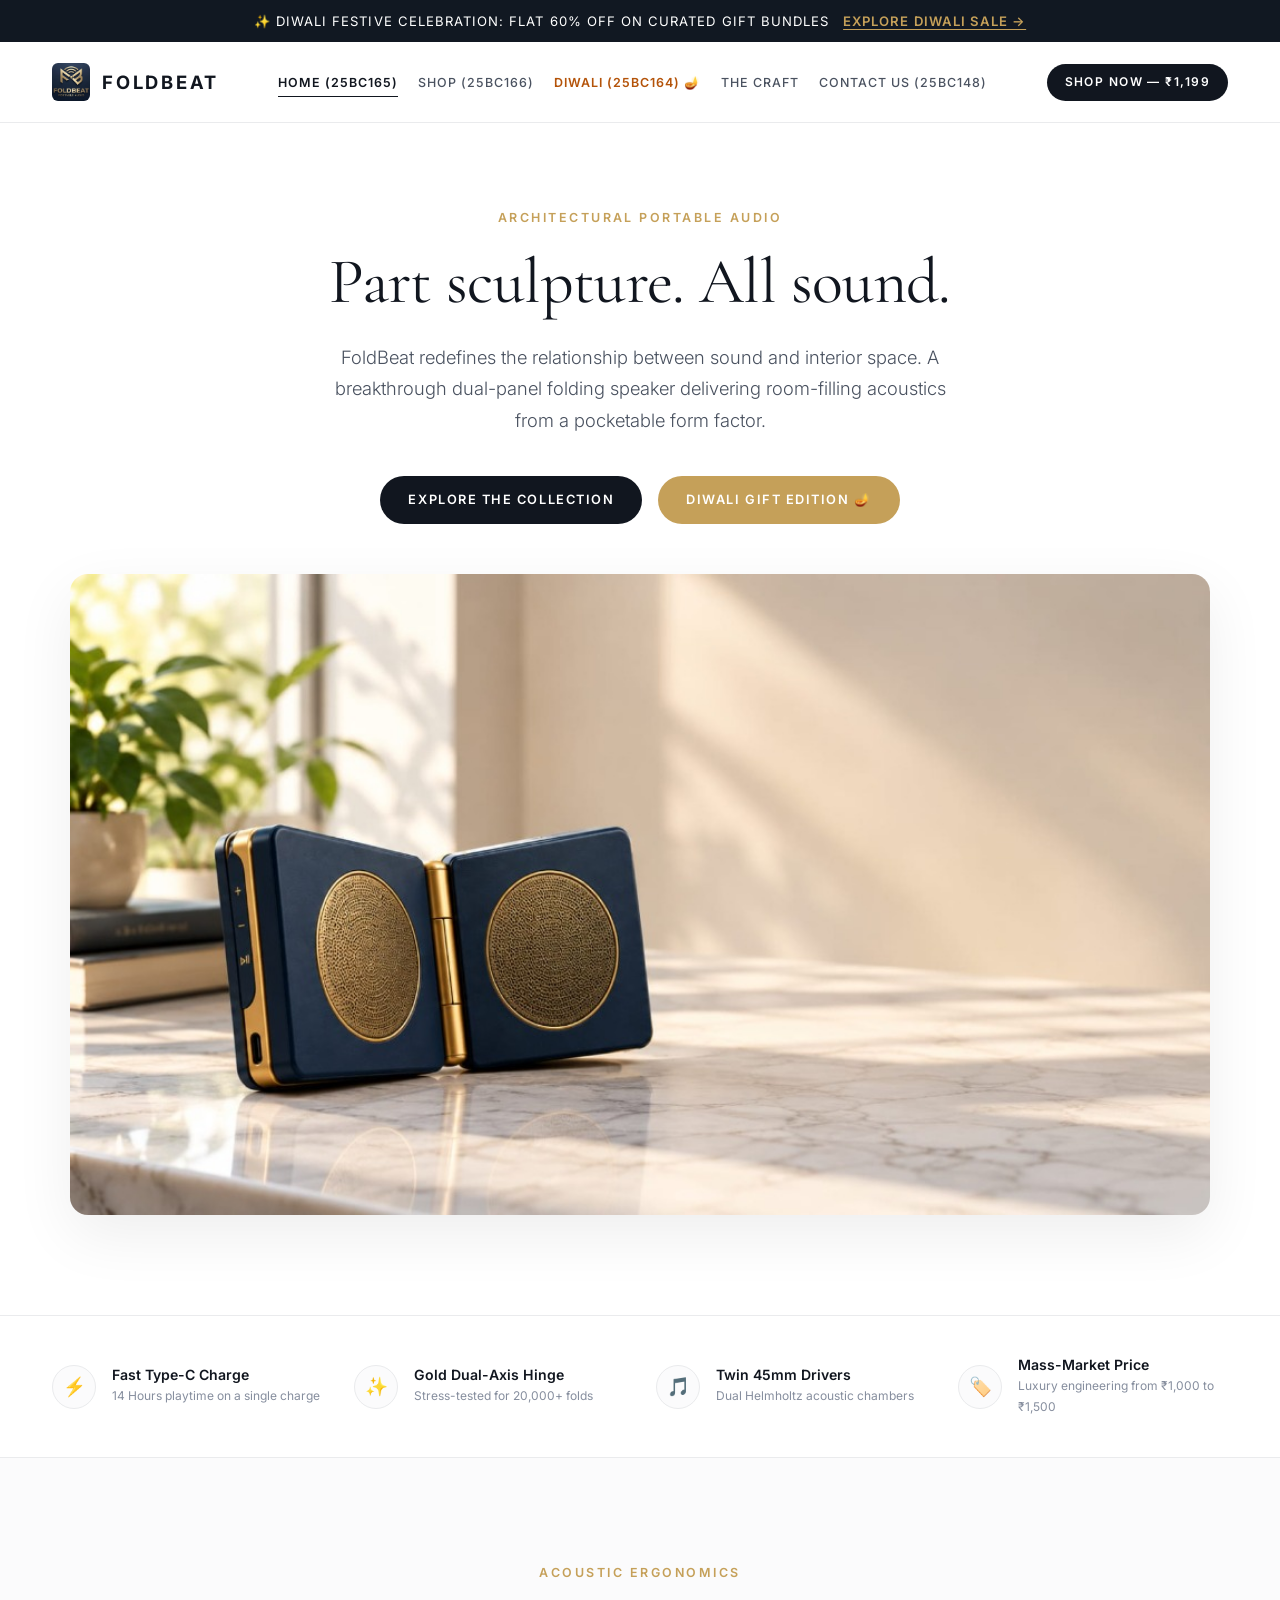
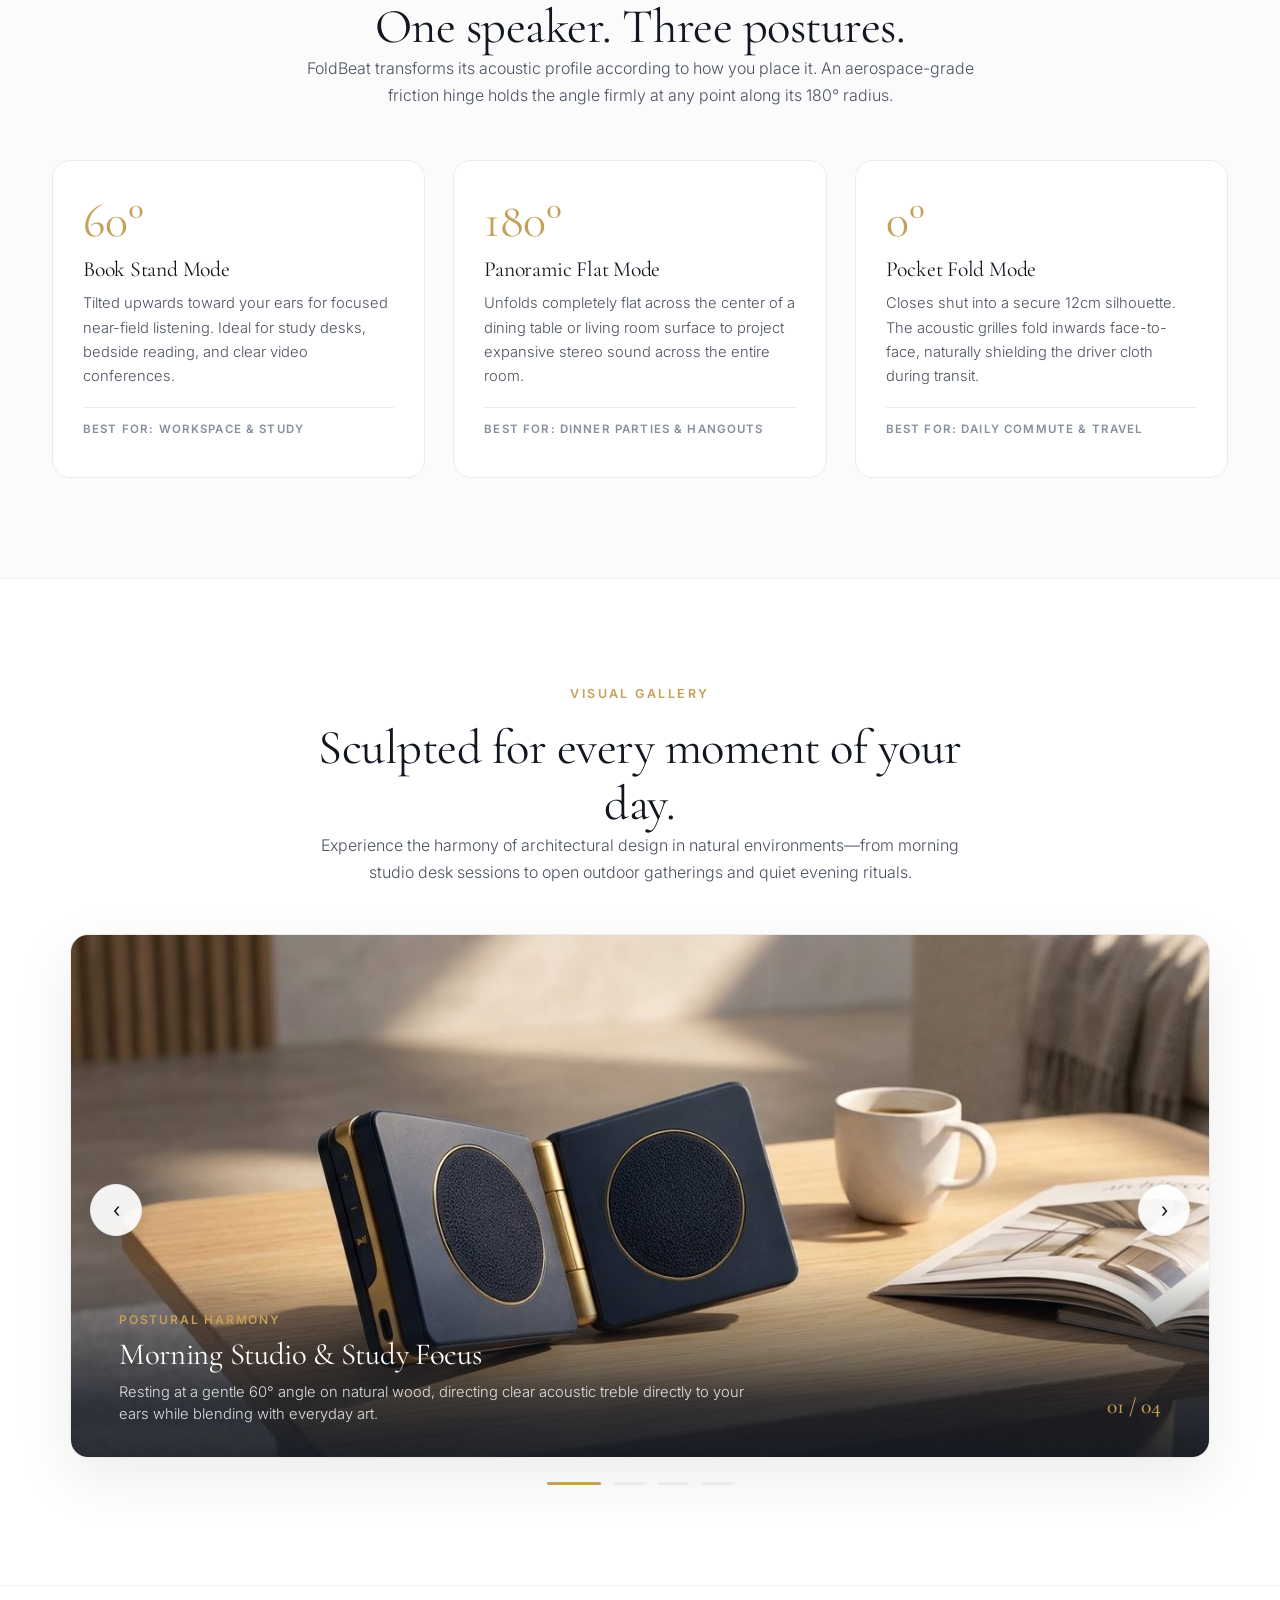
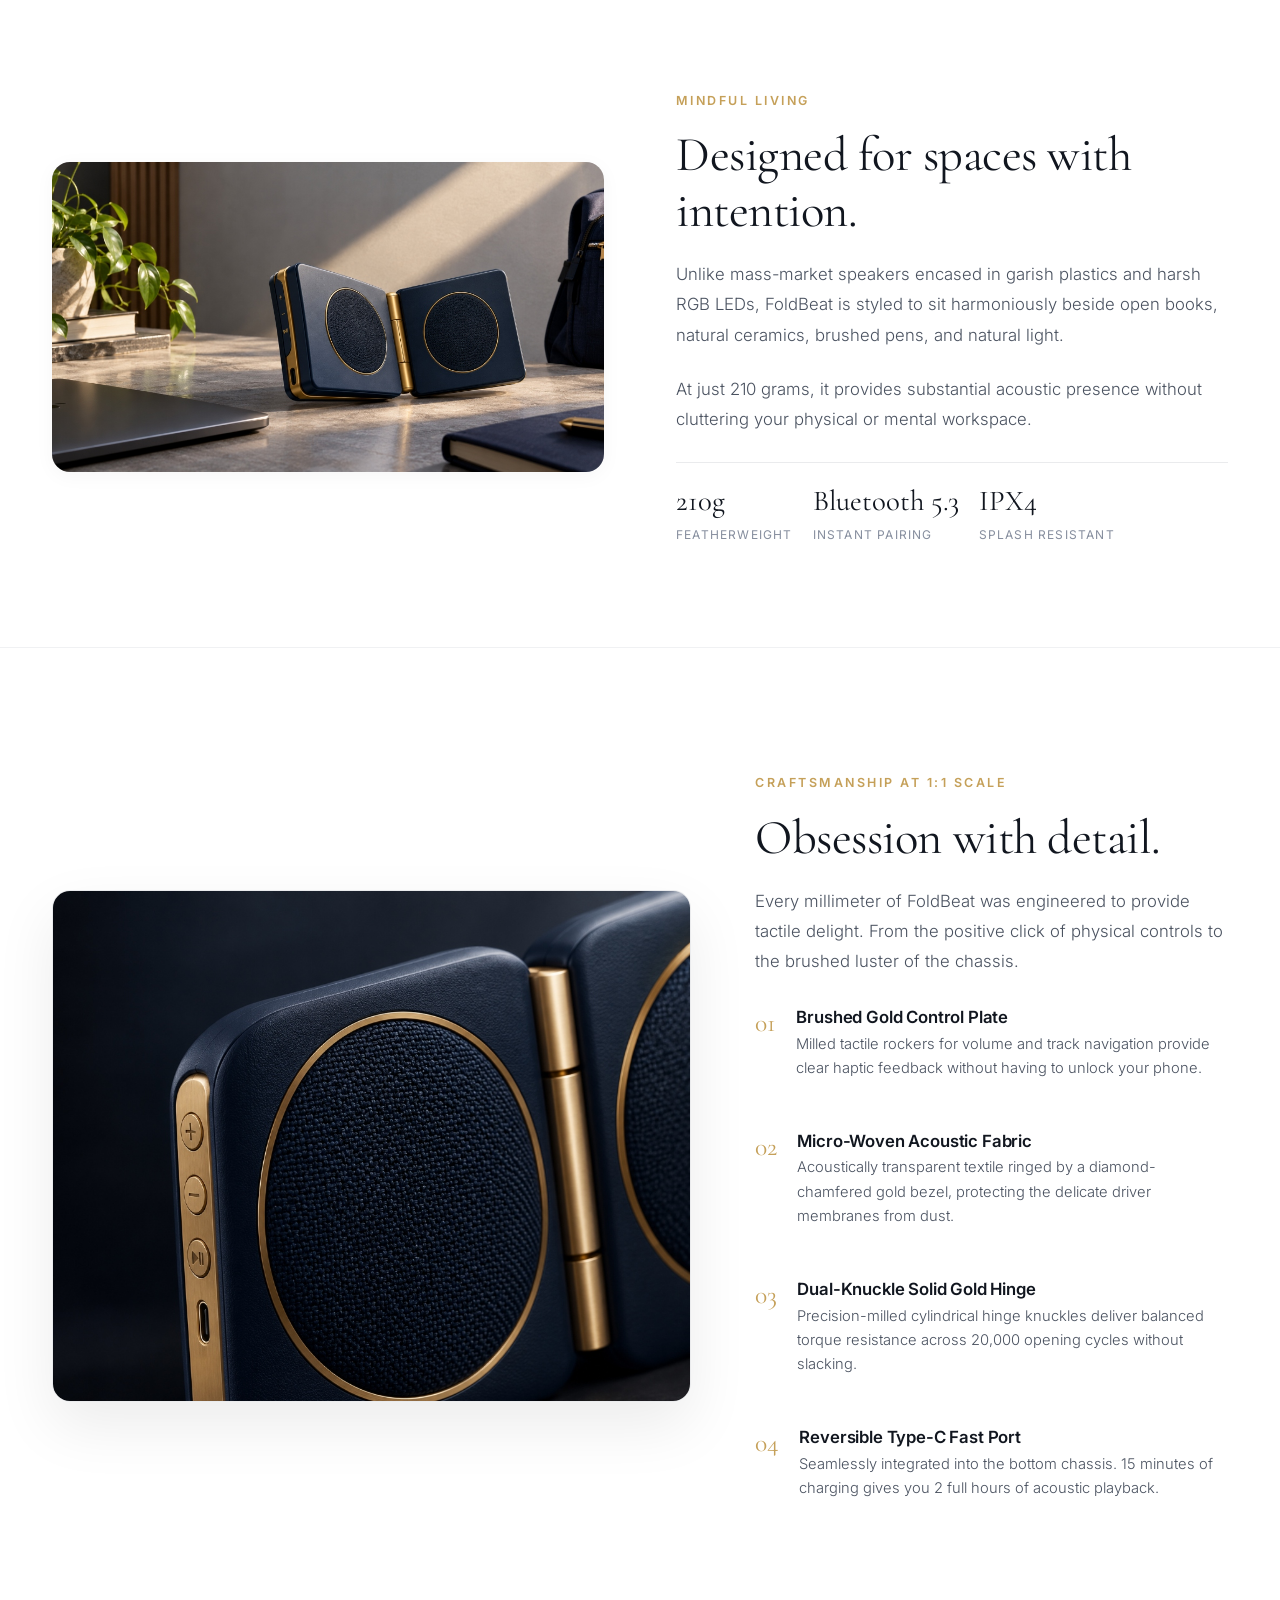
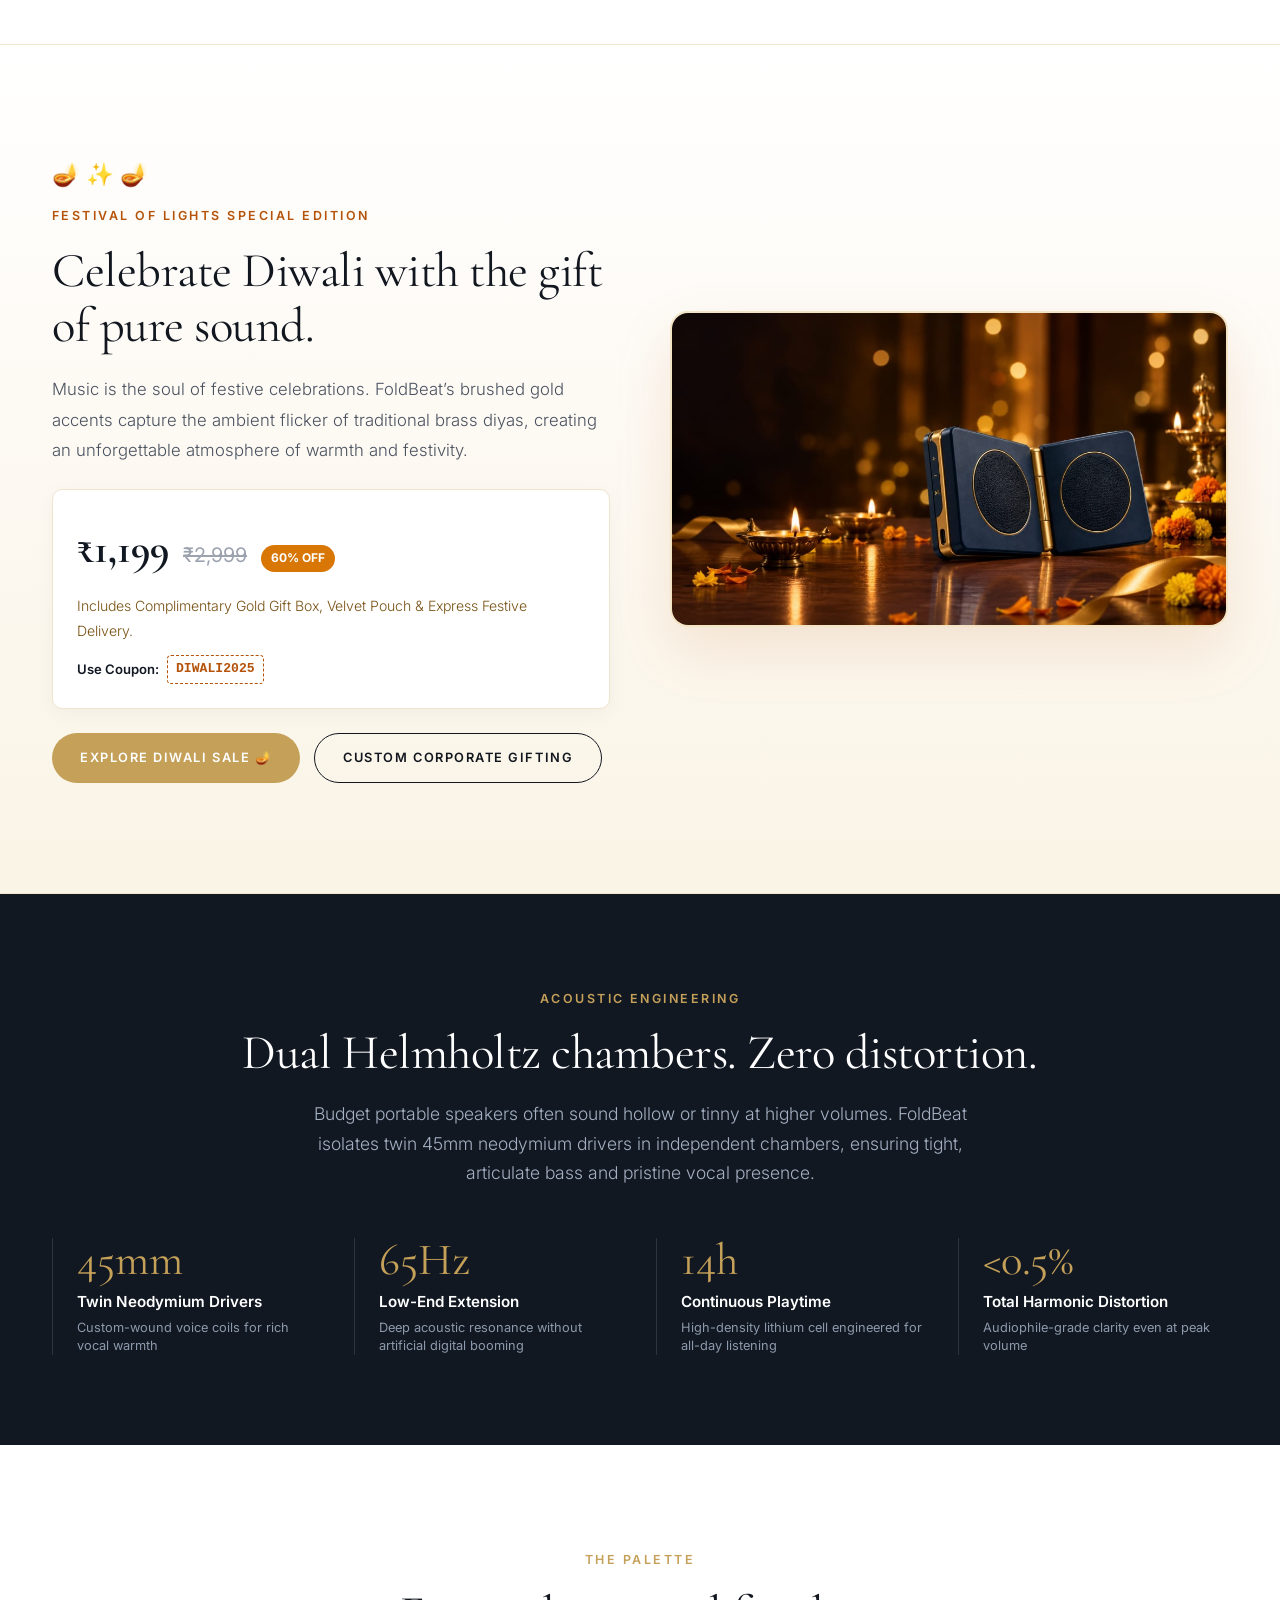
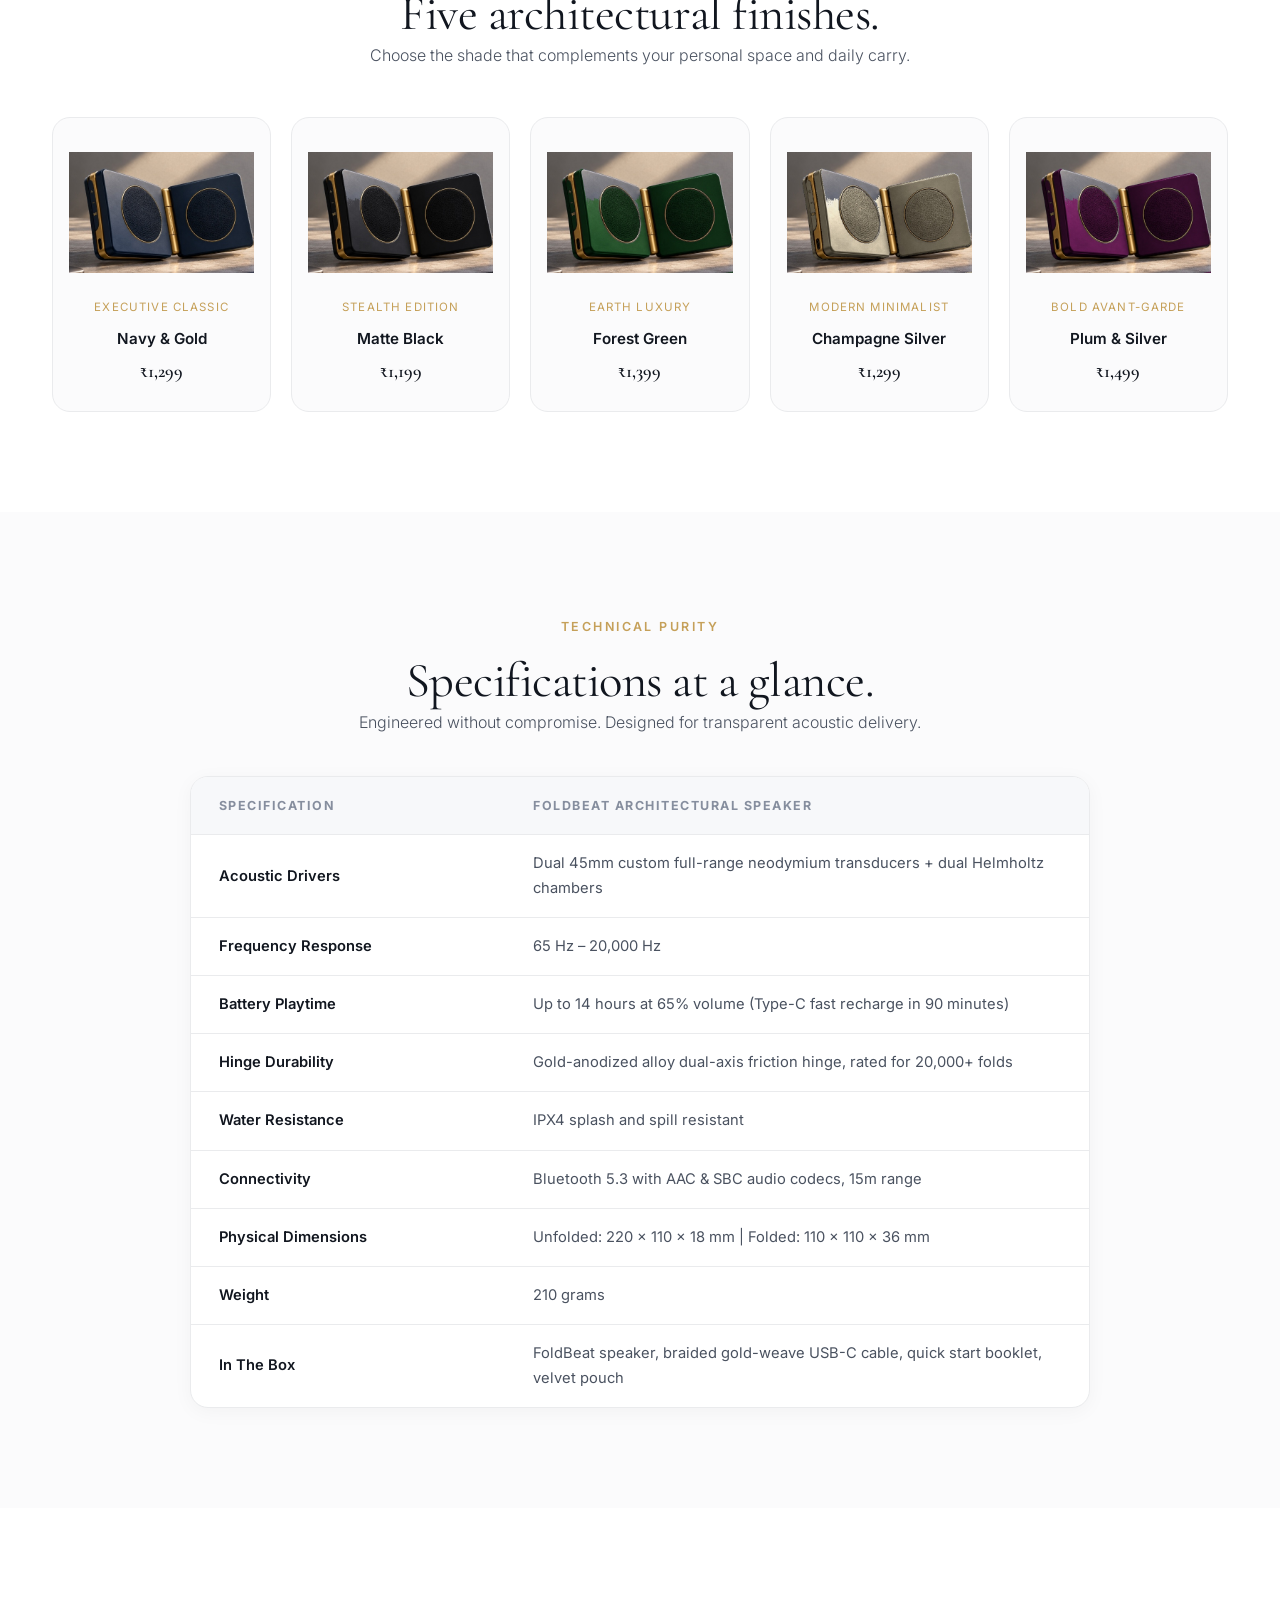
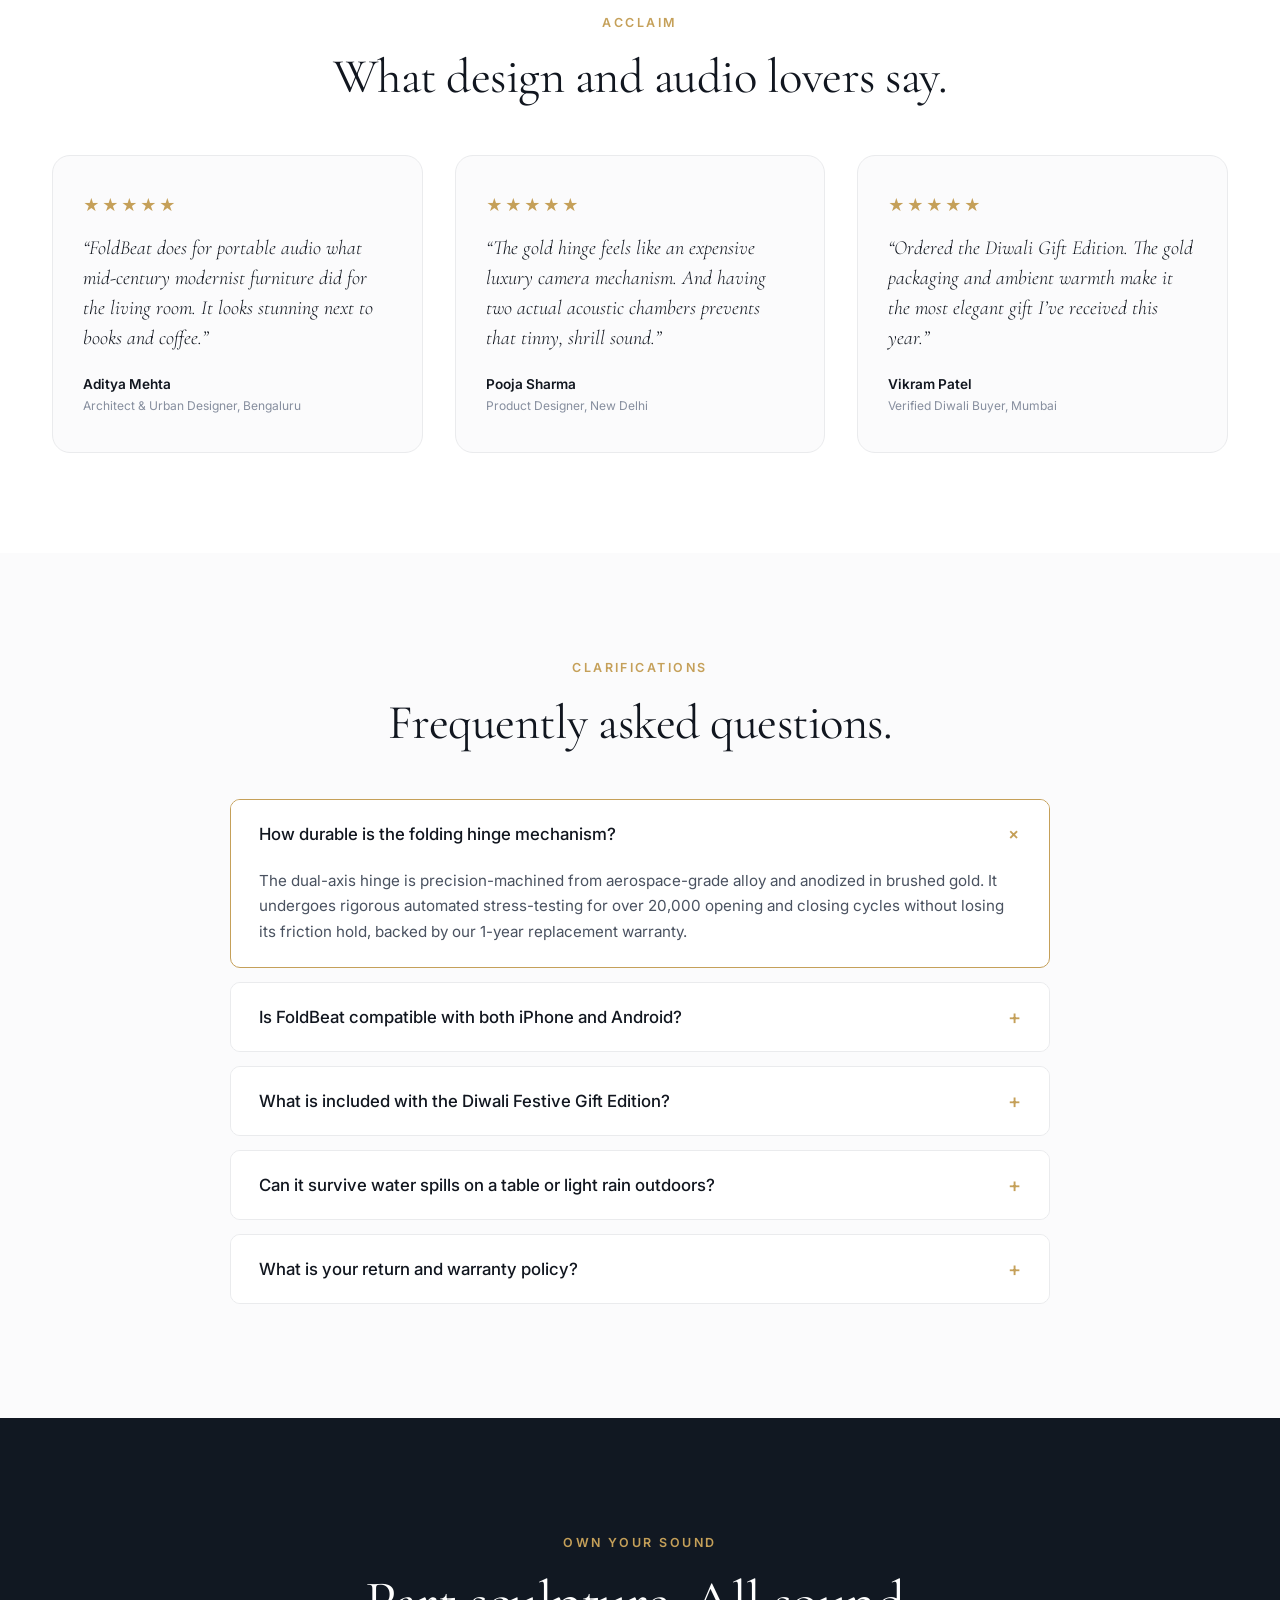
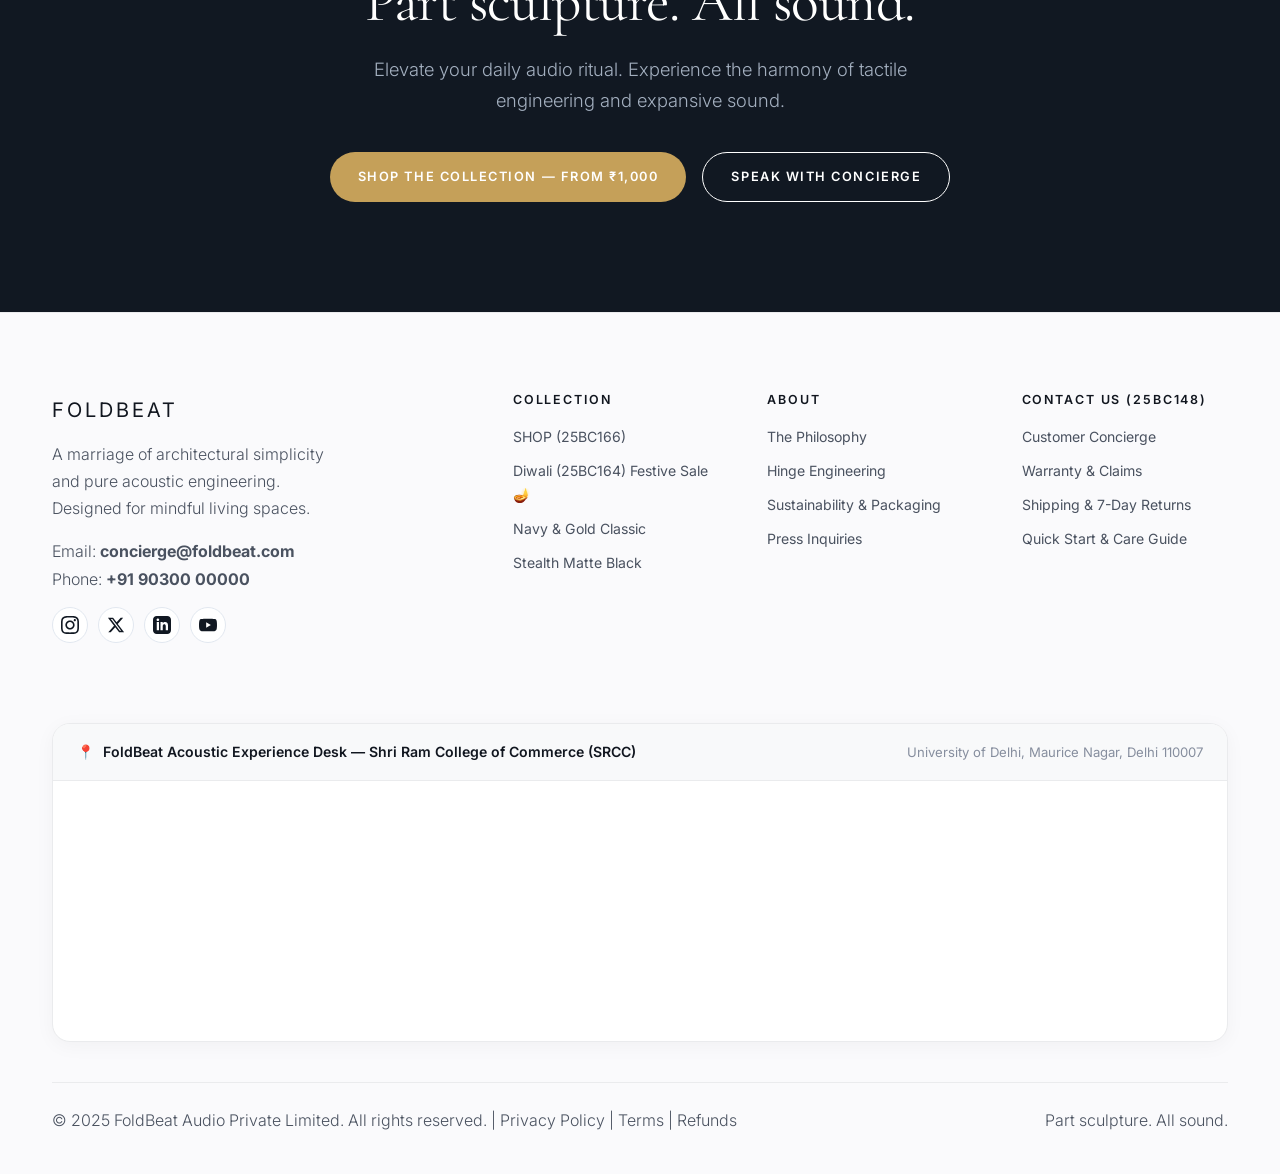
==== commit 64592946: "Fix navigation bar wrapping: enforce single line layout across all pages" ====
--- a/index.html
+++ b/index.html
@@ -54,6 +54,34 @@
   display: block !important;
   fill: currentColor !important;
 }
+
+/* Force header and nav to single line */
+.pantheone-header__inner {
+  display: flex !important;
+  align-items: center !important;
+  justify-content: space-between !important;
+  flex-wrap: nowrap !important;
+  gap: 16px !important;
+}
+.pantheone-nav {
+  display: flex !important;
+  align-items: center !important;
+  flex-wrap: nowrap !important;
+  gap: 20px !important;
+}
+.pantheone-nav a {
+  font-size: 0.78rem !important;
+  letter-spacing: 0.08em !important;
+  white-space: nowrap !important;
+}
+.header-actions {
+  flex-shrink: 0 !important;
+}
+.header-actions .btn-pantheone {
+  white-space: nowrap !important;
+  padding: 8px 18px !important;
+}
+
 </style>
 </head>
 <body>
--- a/css/styles.css
+++ b/css/styles.css
@@ -180,16 +180,26 @@
 }
 
 /* Main Navigation Menu across all 5 pages */
+.pantheone-header__inner {
+  display: flex;
+  align-items: center;
+  justify-content: space-between;
+  height: 80px;
+  gap: 20px;
+}
+
 .pantheone-nav {
   display: flex;
   align-items: center;
-  gap: 36px;
+  flex-wrap: nowrap;
+  gap: 22px;
 }
 .pantheone-nav a {
-  font-size: 0.82rem;
+  font-size: 0.78rem;
   font-weight: 500;
   text-transform: uppercase;
-  letter-spacing: 0.12em;
+  letter-spacing: 0.08em;
+  white-space: nowrap;
   color: var(--text-secondary);
   position: relative;
   padding-block: 4px;
@@ -223,7 +233,8 @@
 .header-actions {
   display: flex;
   align-items: center;
-  gap: 18px;
+  flex-shrink: 0;
+  gap: 12px;
 }
 
 /* Refined Pill Buttons */
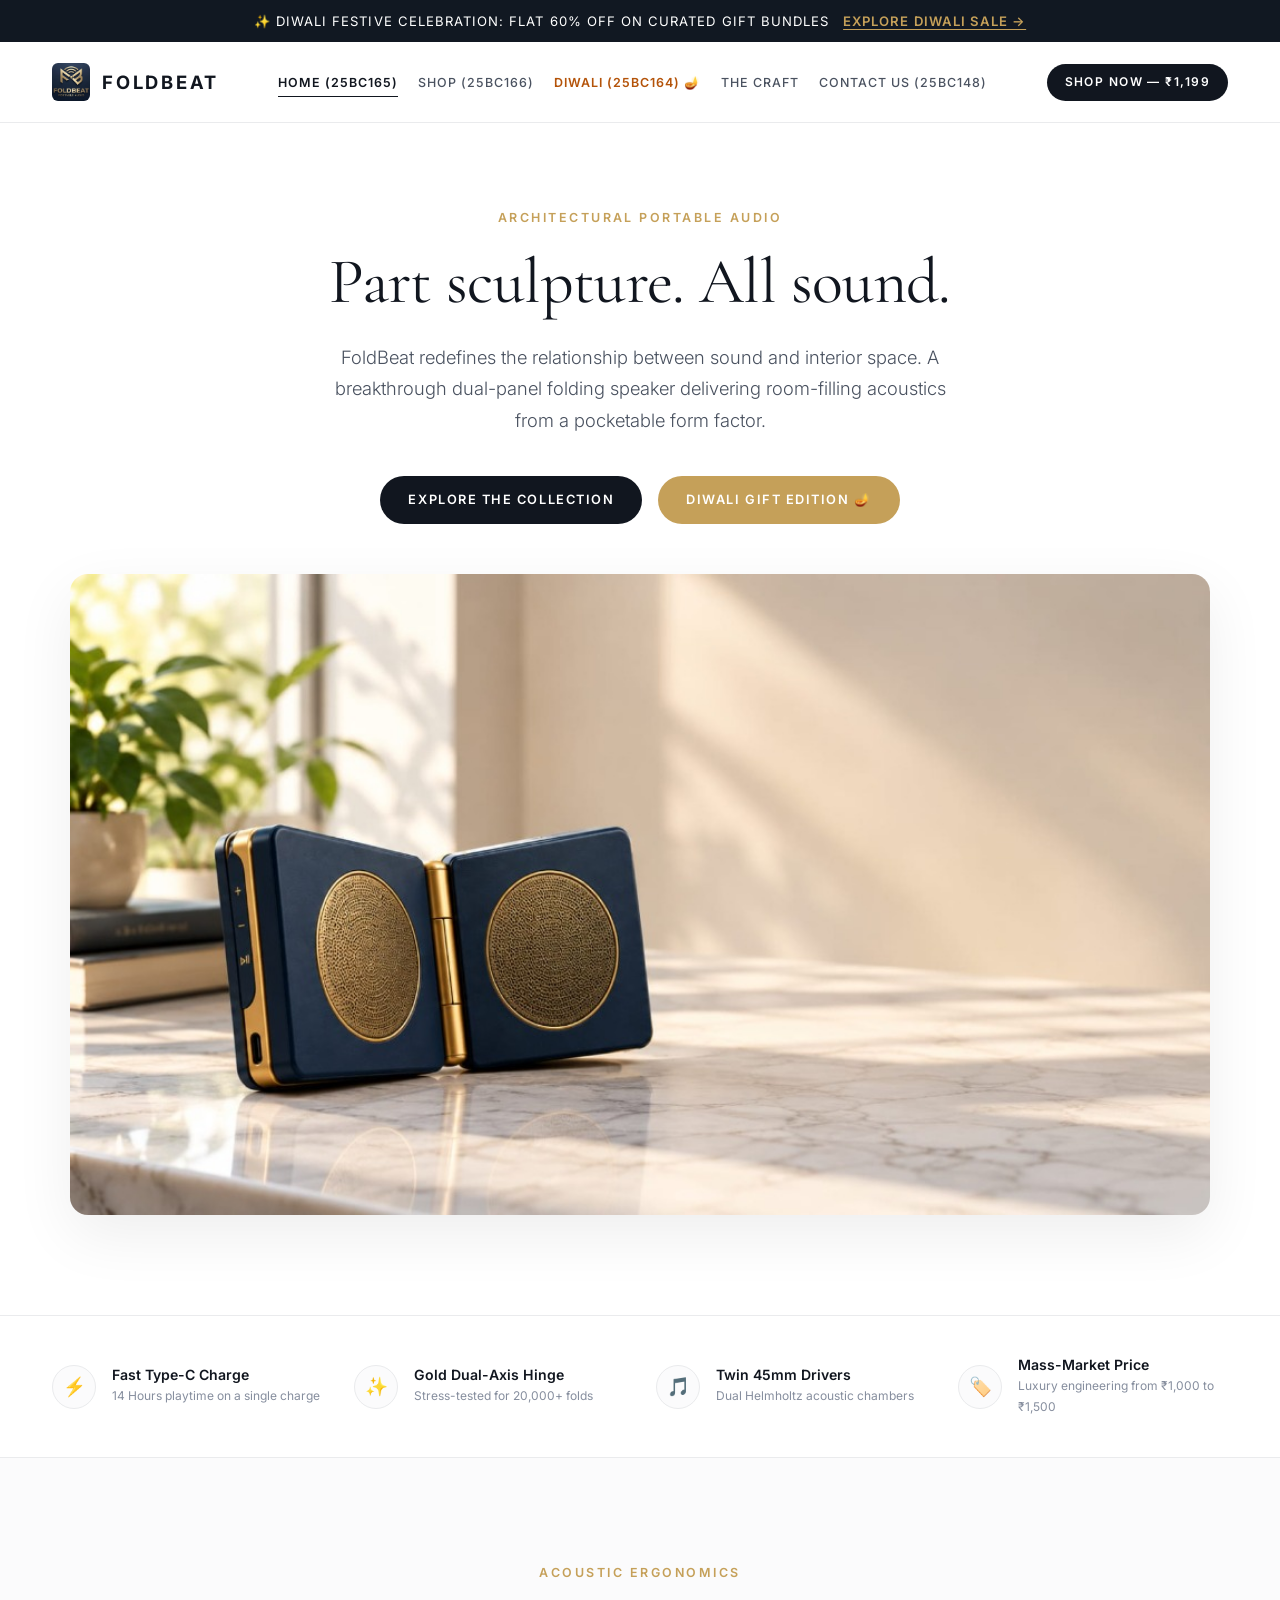
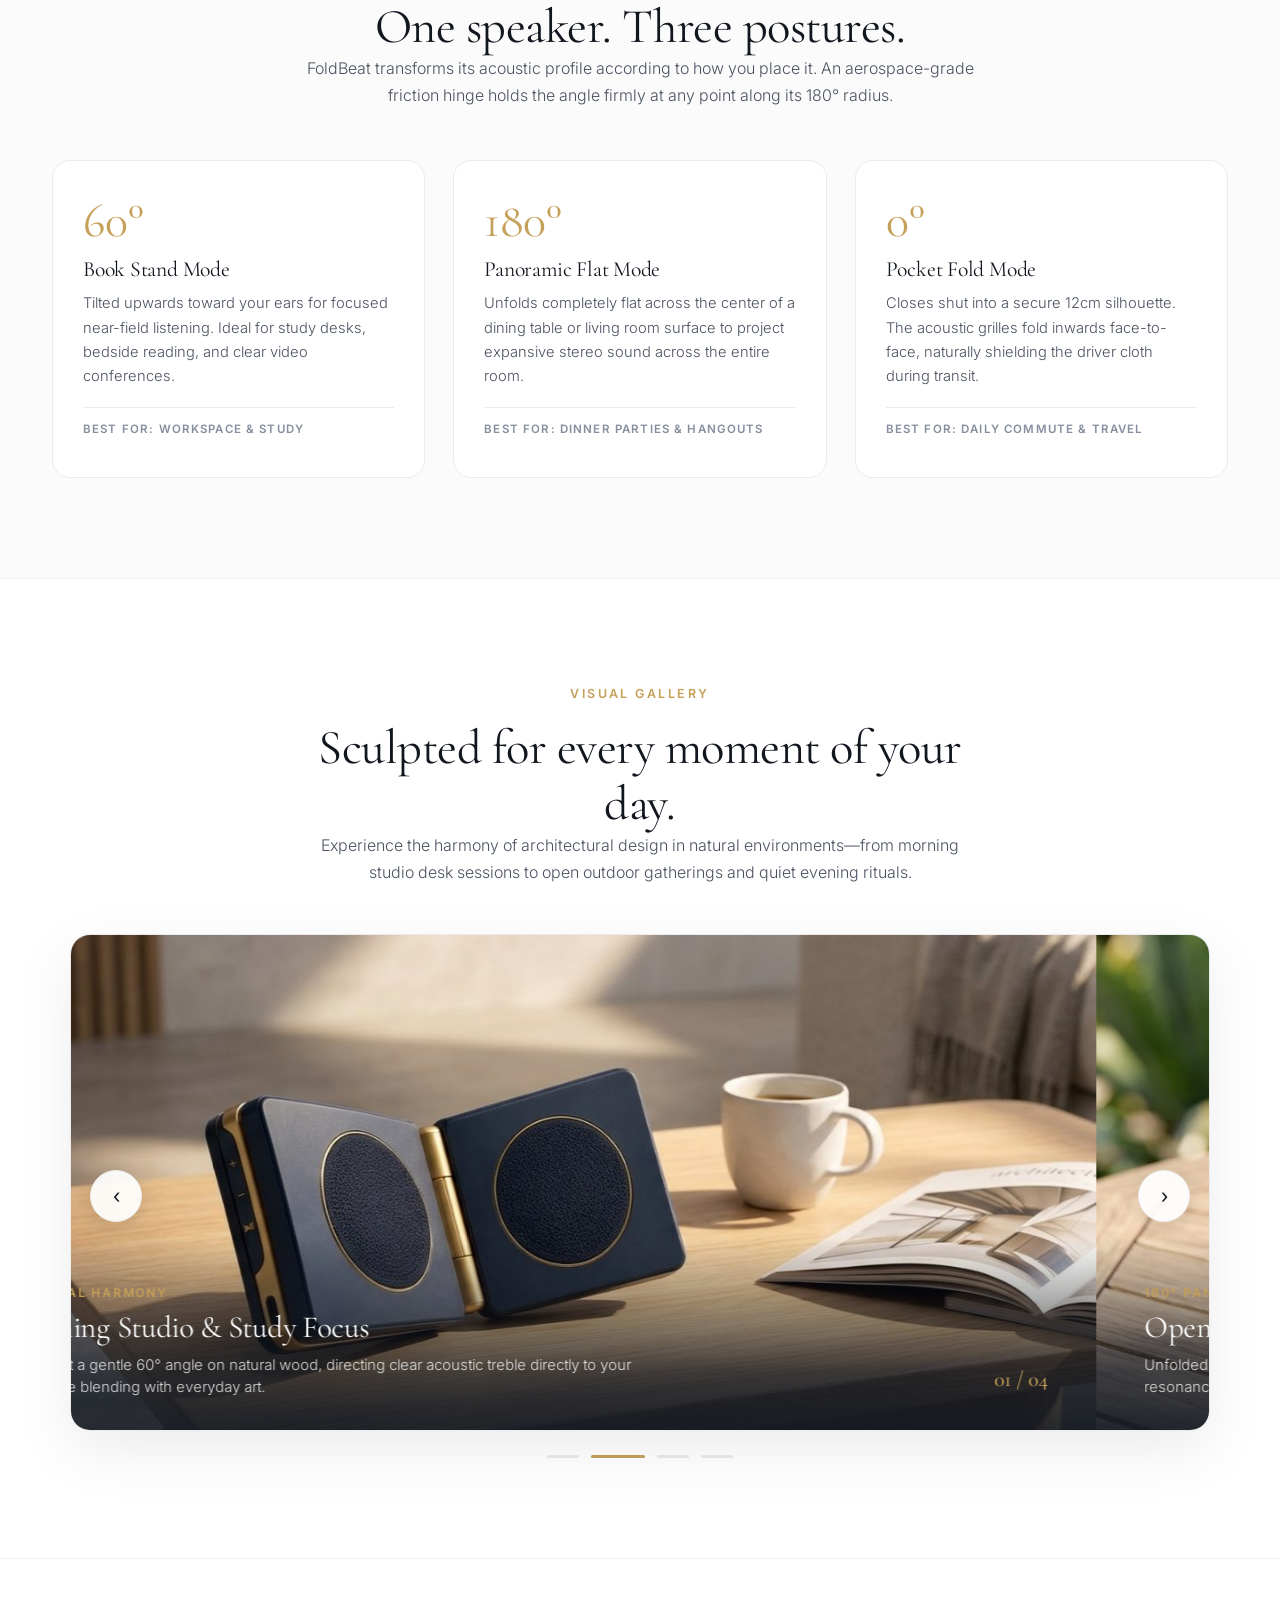
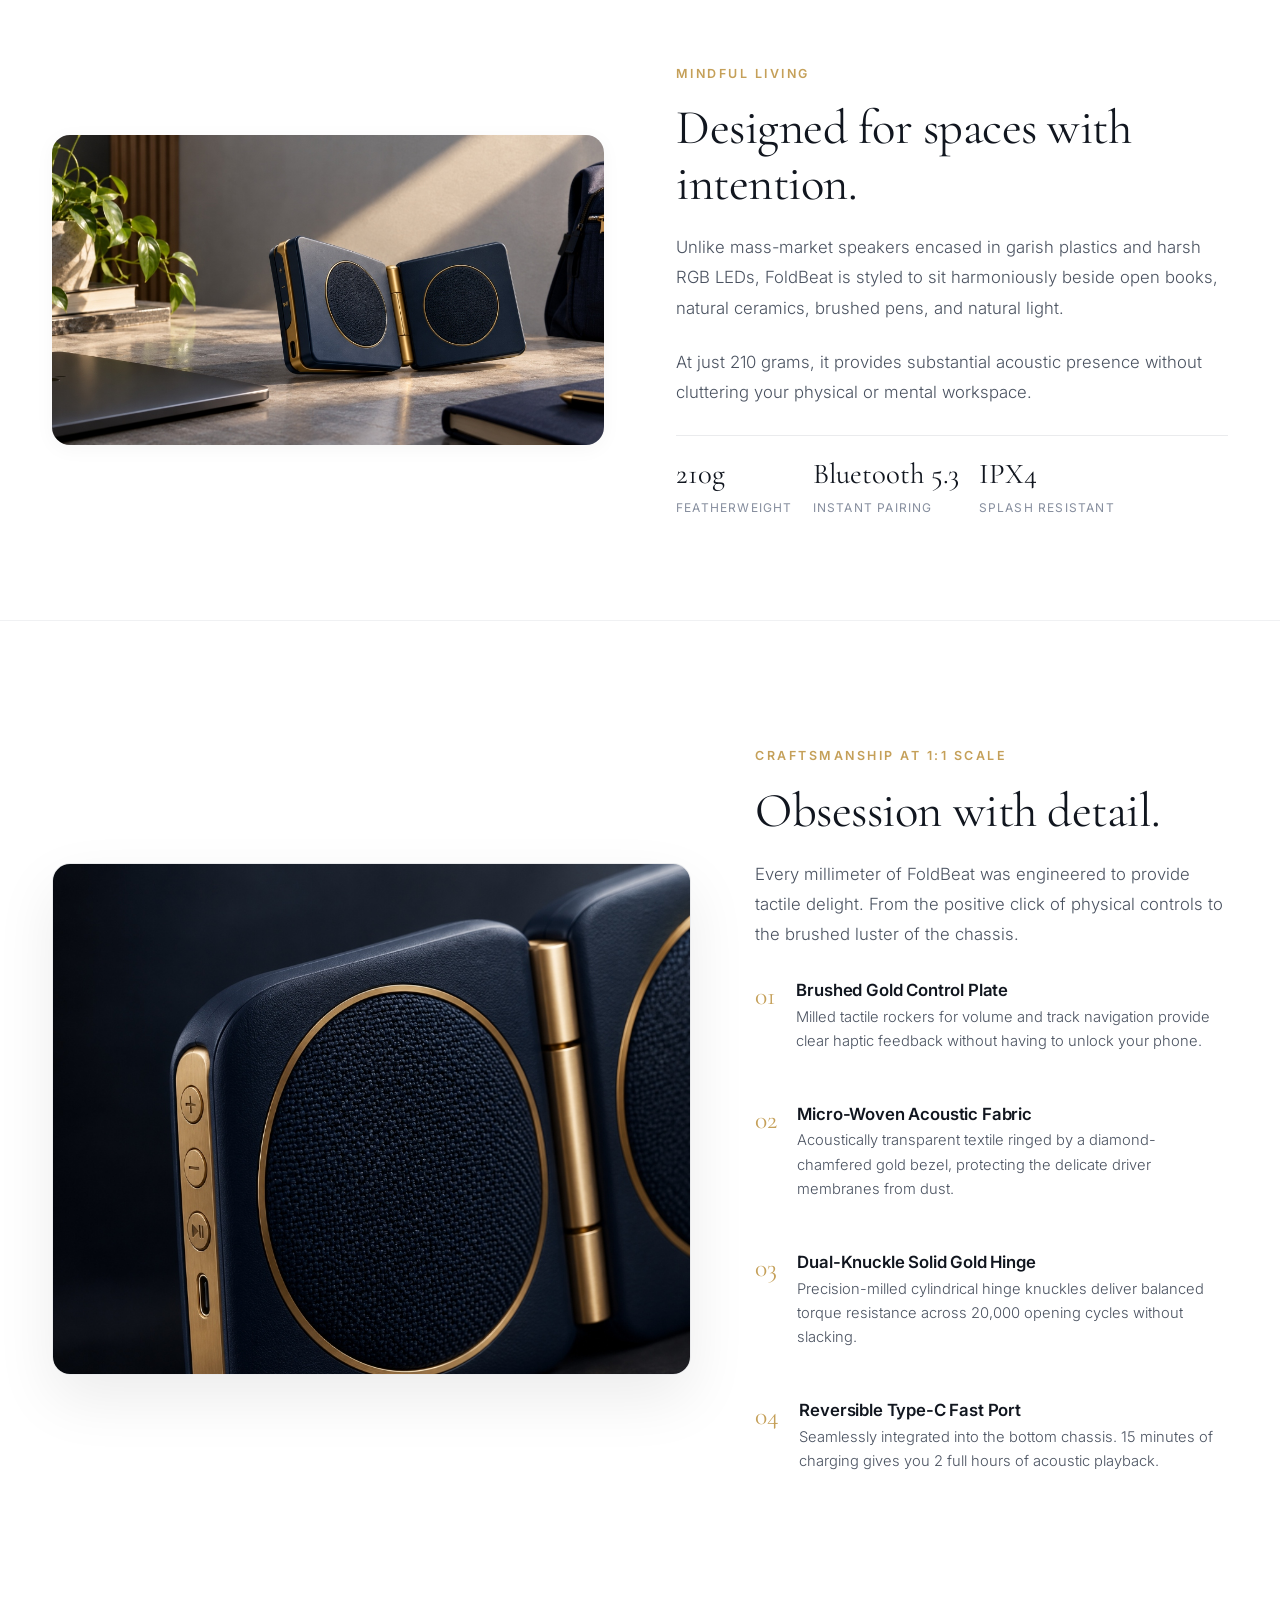
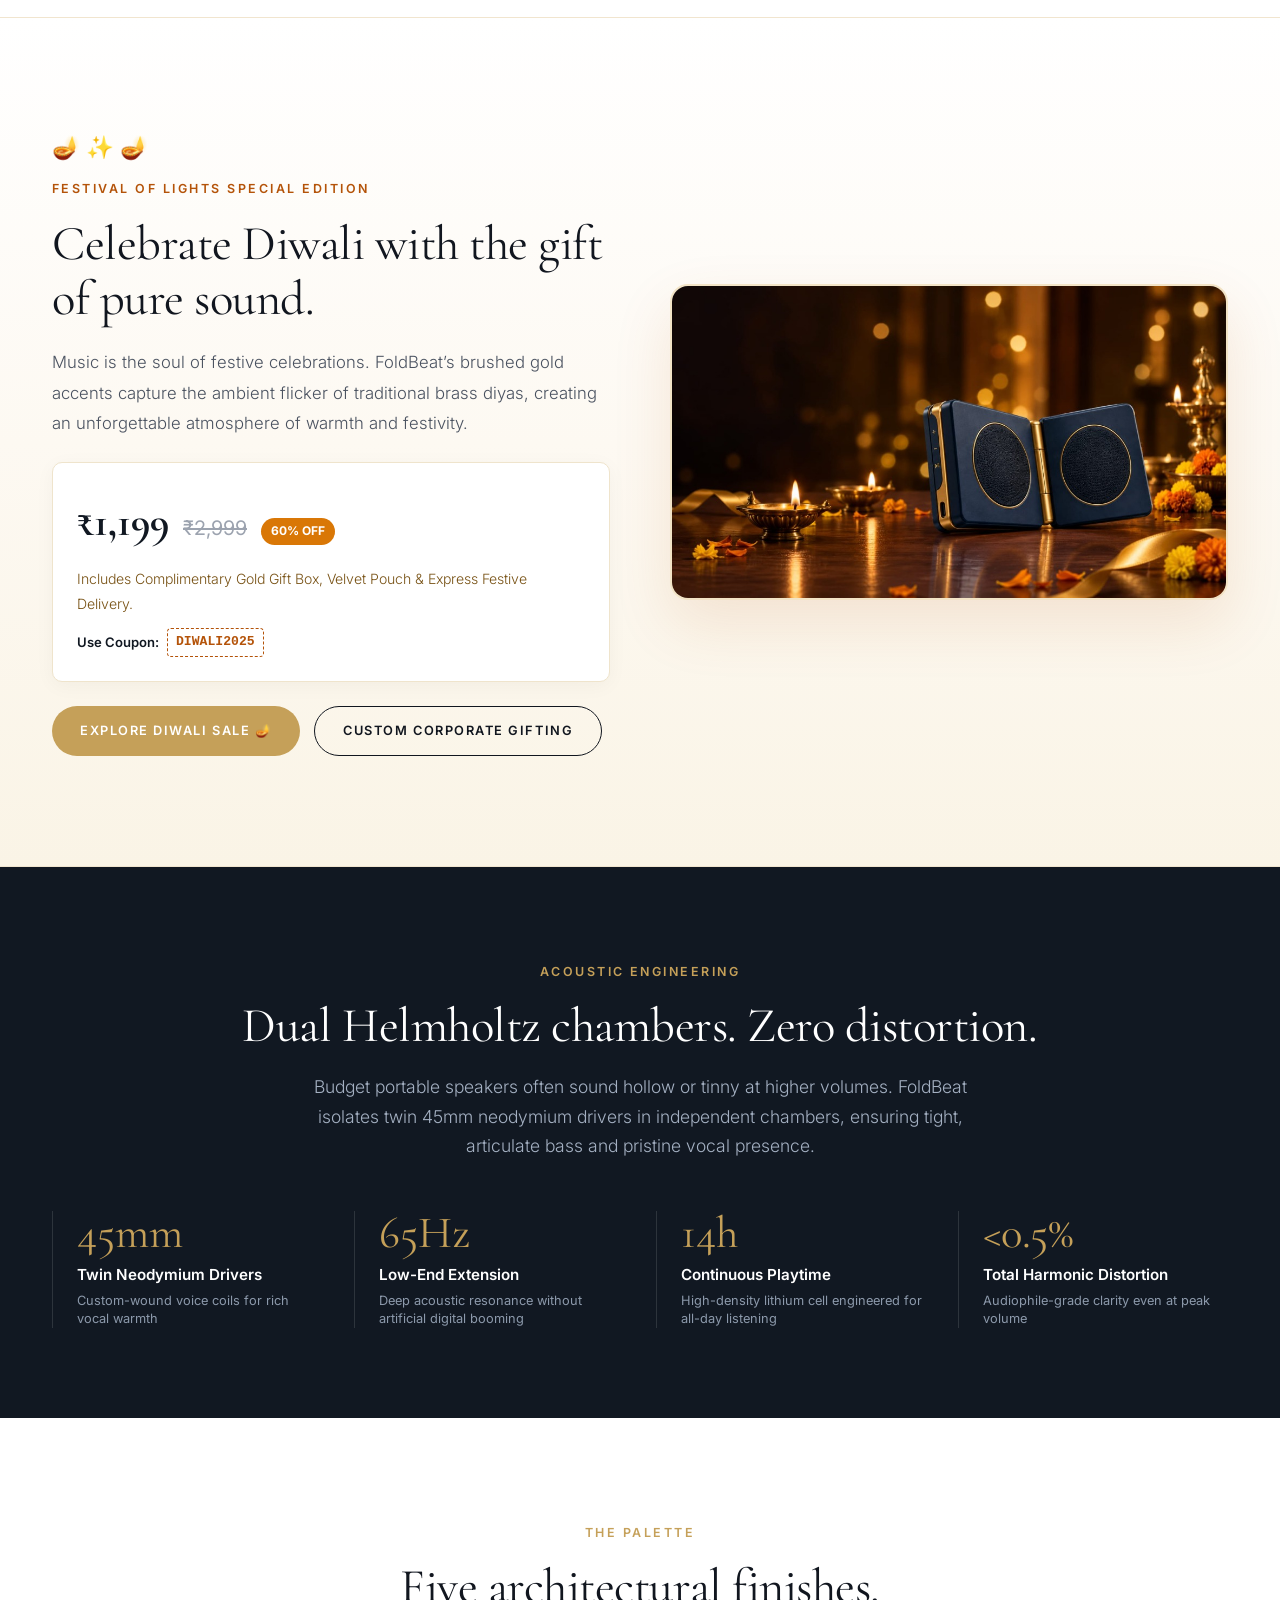
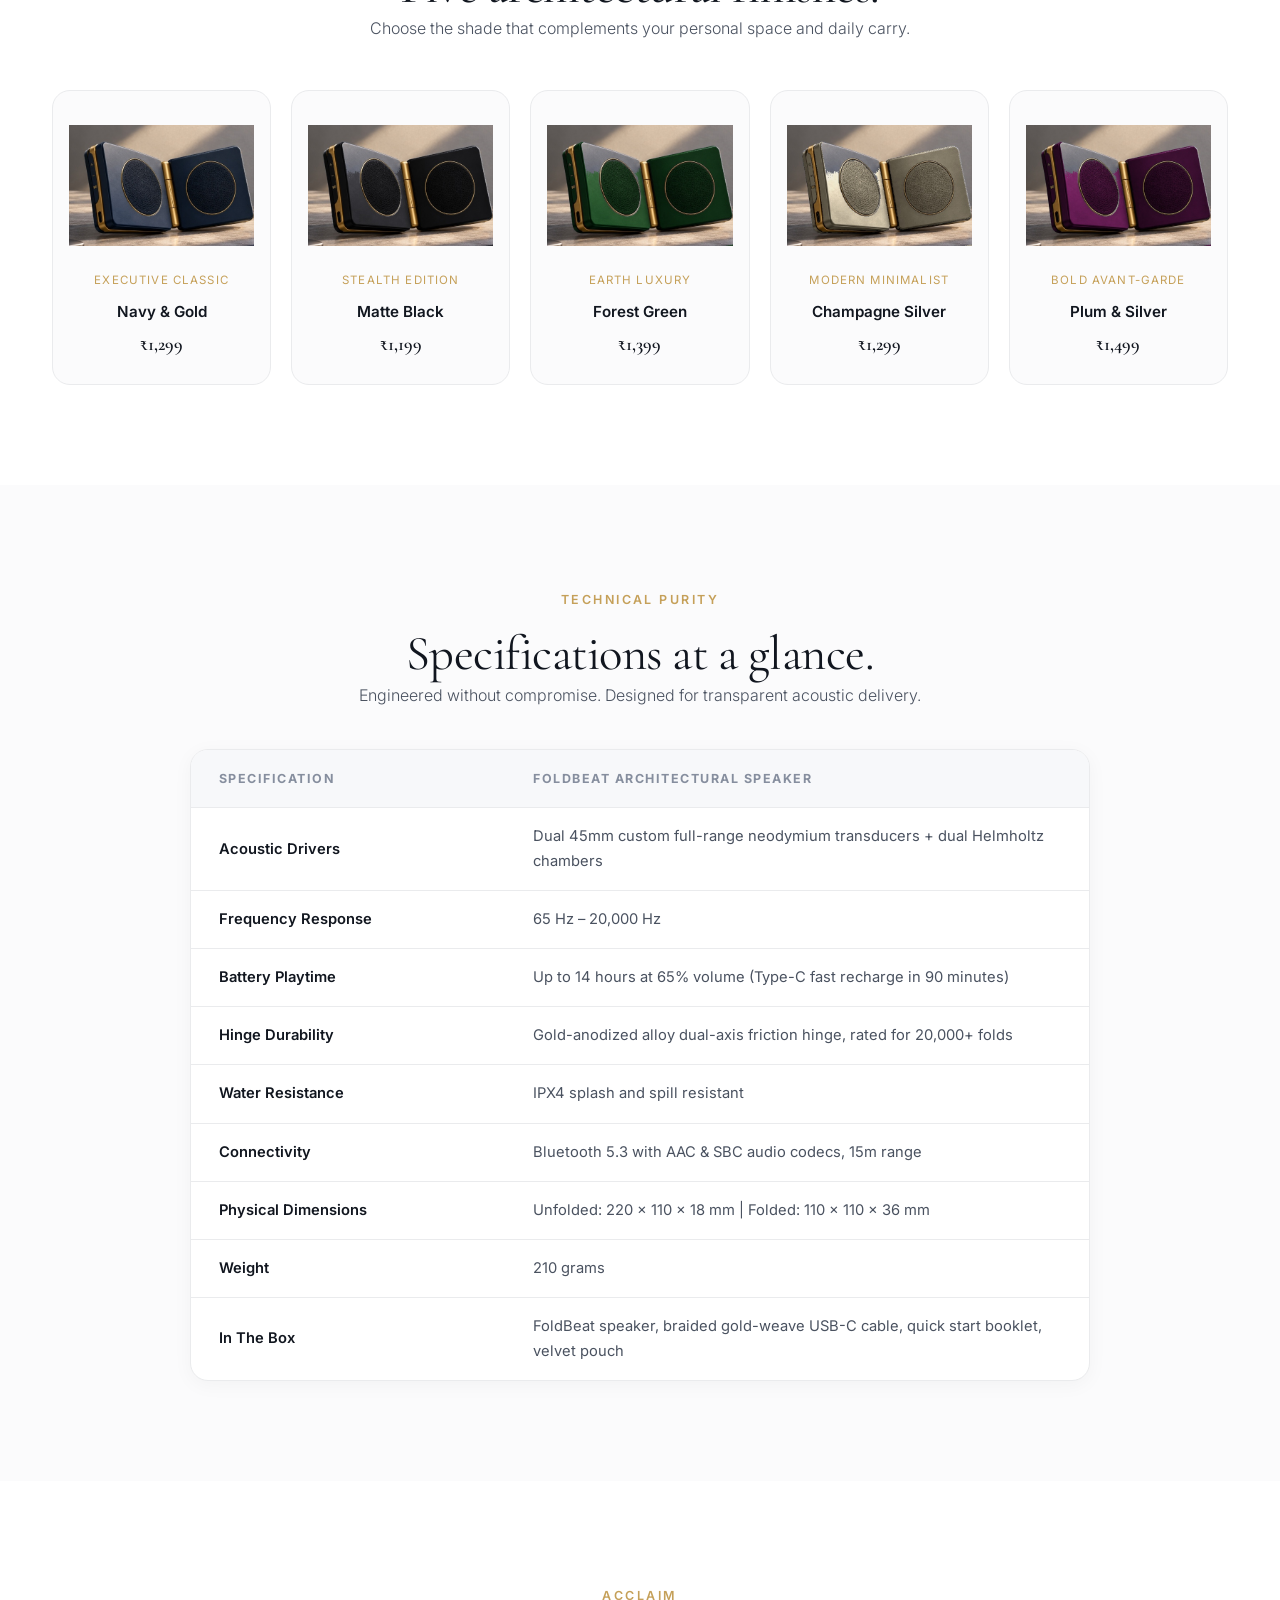
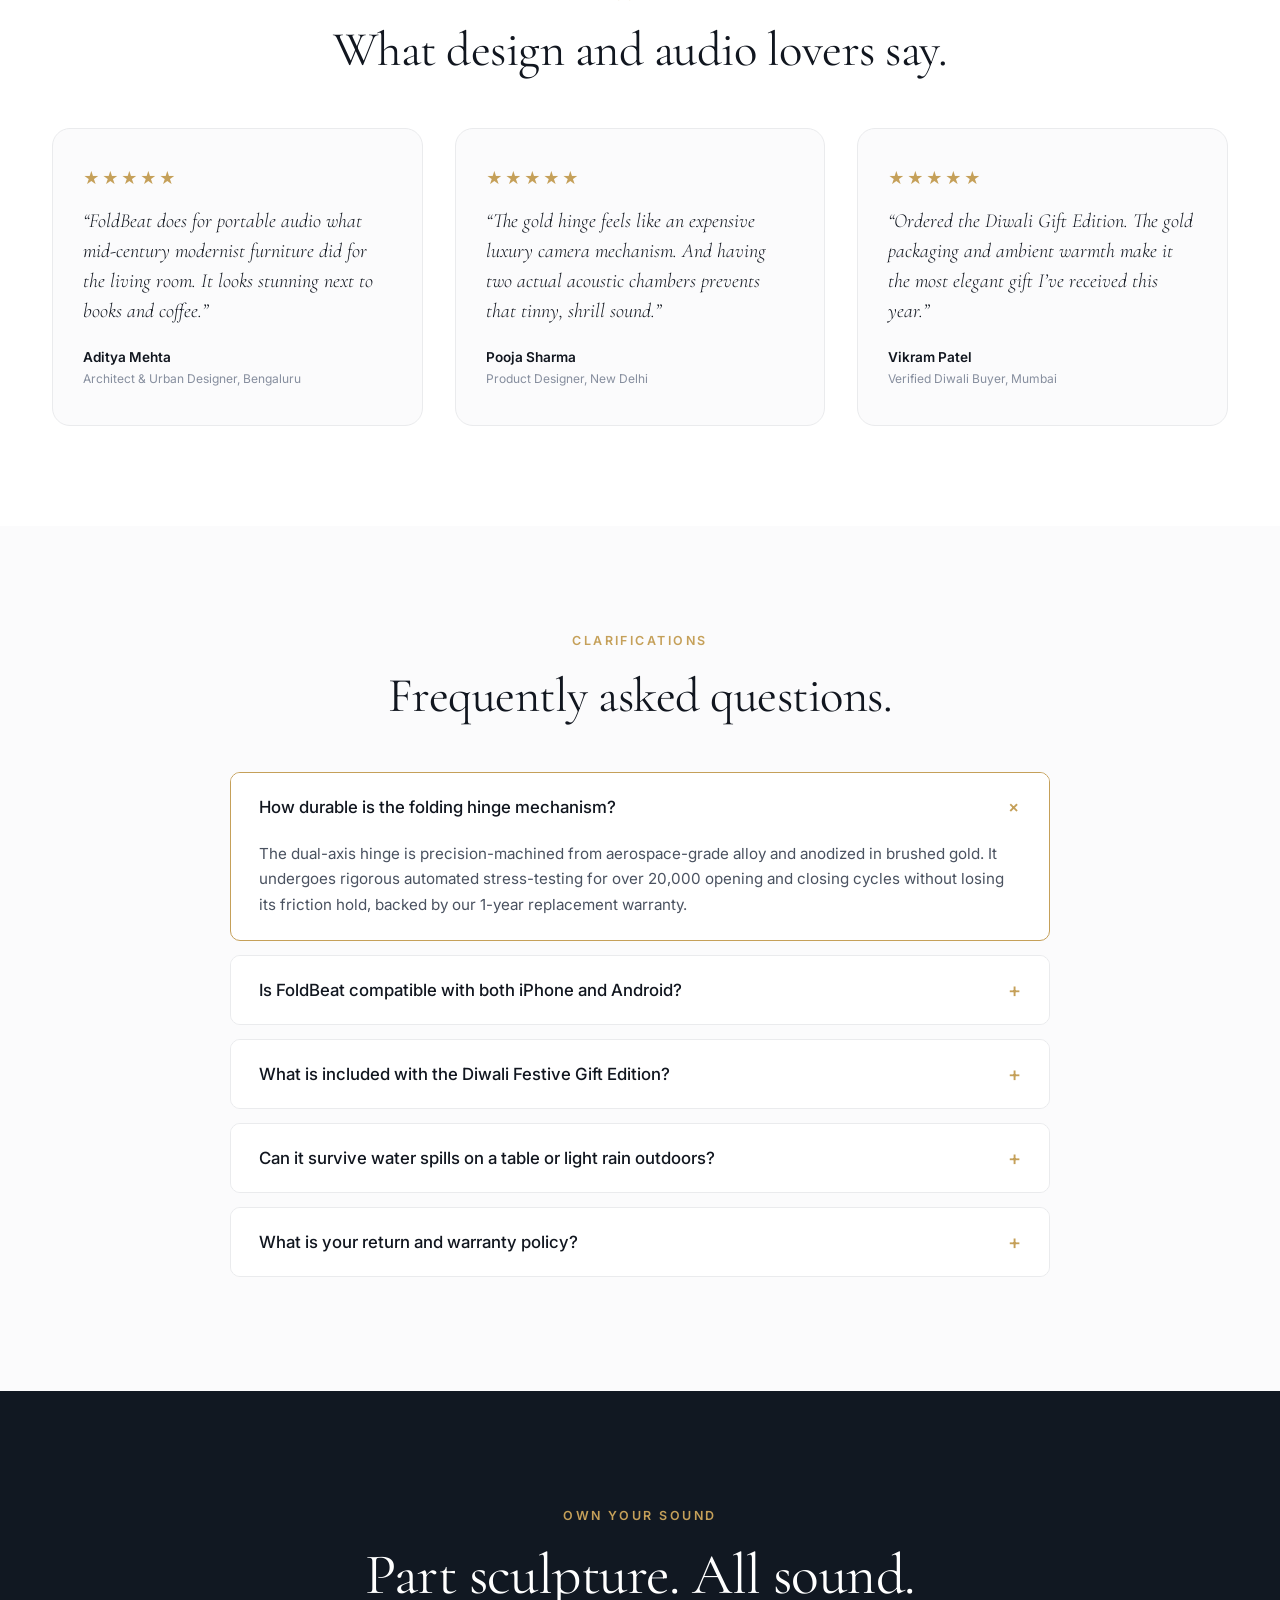
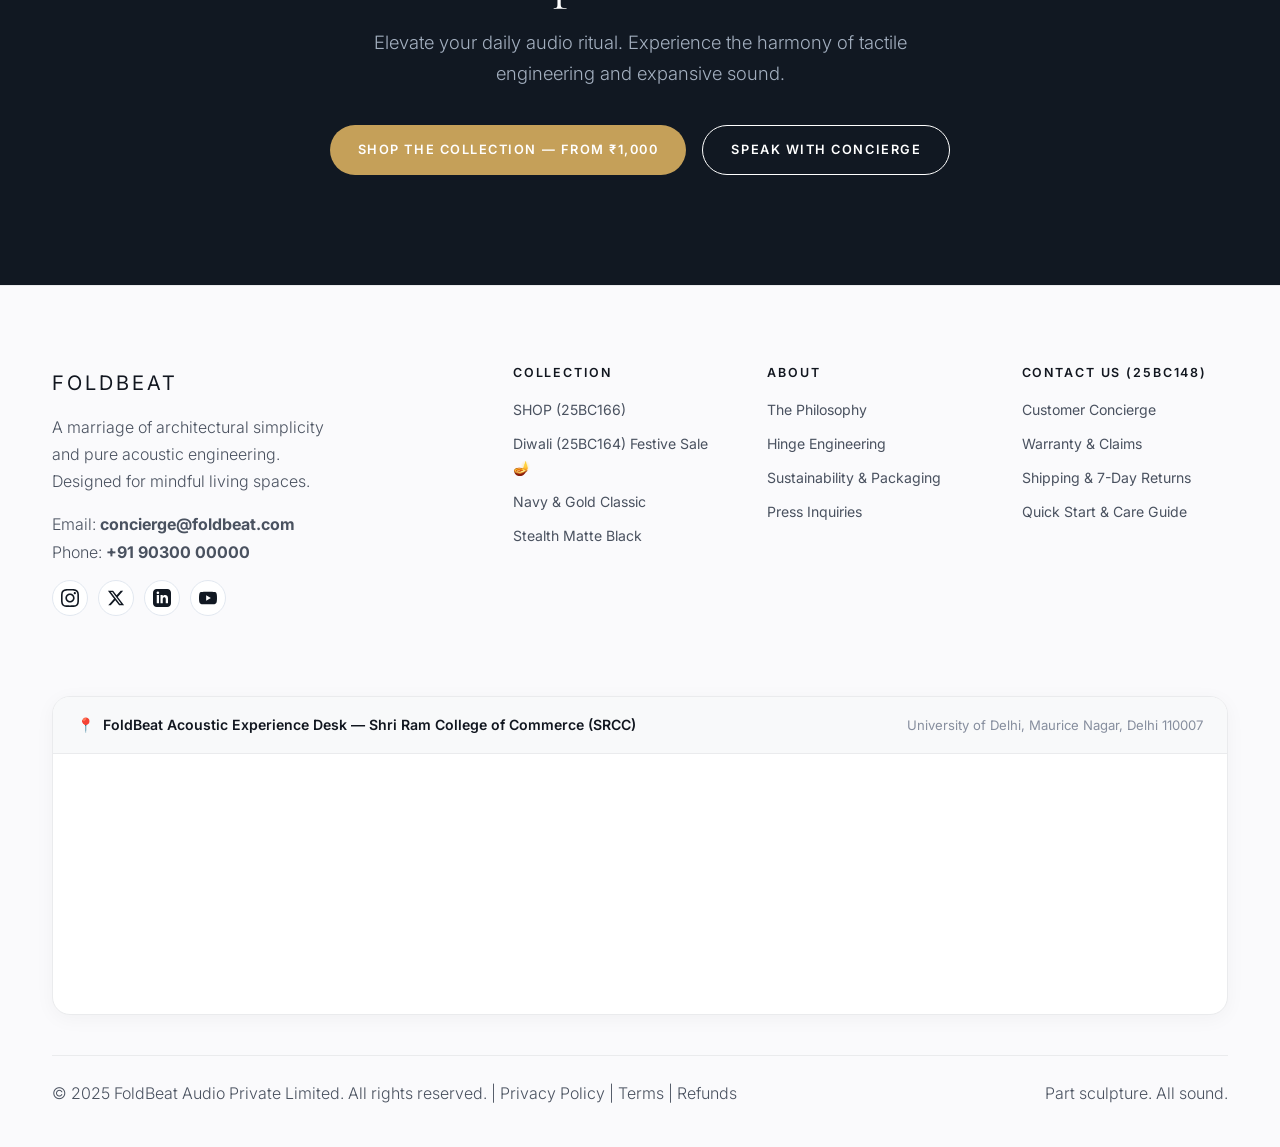
==== commit 3a329786: "Configure visual gallery carousel with smooth right-to-left continuous auto-sliding and strict flex-" ====
--- a/index.html
+++ b/index.html
@@ -82,6 +82,39 @@
   padding: 8px 18px !important;
 }
 
+
+/* Ensure Visual Gallery Carousel displays slides strictly in a horizontal row moving right-to-left */
+#lifestyle-gallery .carousel-track-wrapper {
+  overflow: hidden !important;
+  position: relative !important;
+  width: 100% !important;
+  border-radius: 20px !important;
+  box-shadow: 0 20px 60px rgba(0, 0, 0, 0.08) !important;
+  background: #FAF8F5 !important;
+}
+#lifestyle-gallery .carousel-track {
+  display: flex !important;
+  flex-direction: row !important;
+  flex-wrap: nowrap !important;
+  width: 100% !important;
+  transition: transform 0.65s cubic-bezier(0.25, 1, 0.5, 1) !important;
+  will-change: transform !important;
+}
+#lifestyle-gallery .carousel-slide {
+  flex: 0 0 100% !important;
+  width: 100% !important;
+  min-width: 100% !important;
+  max-width: 100% !important;
+  position: relative !important;
+  box-sizing: border-box !important;
+}
+#lifestyle-gallery .carousel-slide img {
+  width: 100% !important;
+  height: clamp(380px, 55vh, 600px) !important;
+  object-fit: cover !important;
+  display: block !important;
+}
+
 </style>
 </head>
 <body>
--- a/css/styles.css
+++ b/css/styles.css
@@ -790,6 +790,7 @@
 }
 .carousel-track-wrapper {
   overflow: hidden;
+  position: relative;
   border-radius: var(--radius-lg);
   box-shadow: 0 20px 60px rgba(0, 0, 0, 0.08);
   border: 1px solid var(--border-light);
@@ -799,10 +800,15 @@
   display: flex;
   transition: transform 0.6s cubic-bezier(0.22, 1, 0.36, 1);
   will-change: transform;
+  width: 100%;
 }
 .carousel-slide {
+  flex: 0 0 100%;
+  width: 100%;
   min-width: 100%;
+  max-width: 100%;
   position: relative;
+  box-sizing: border-box;
 }
 .carousel-slide img {
   width: 100%;
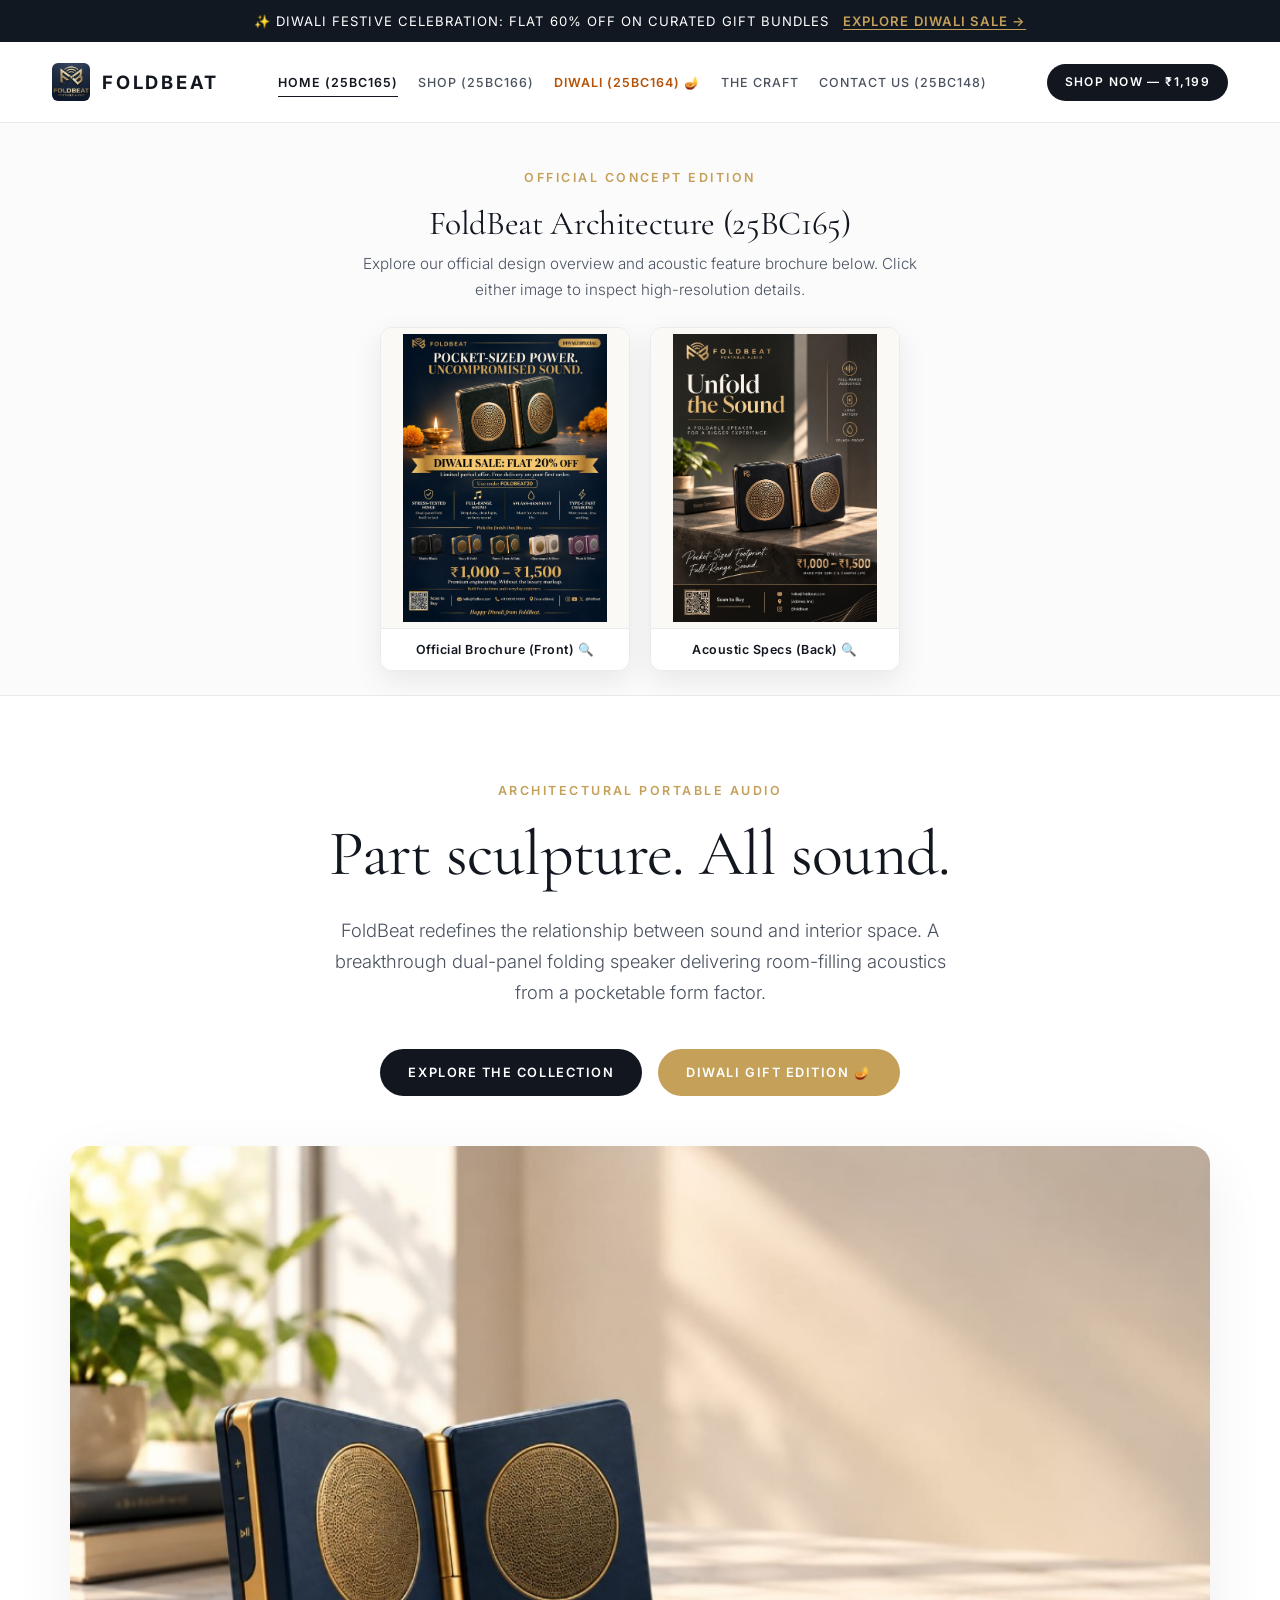
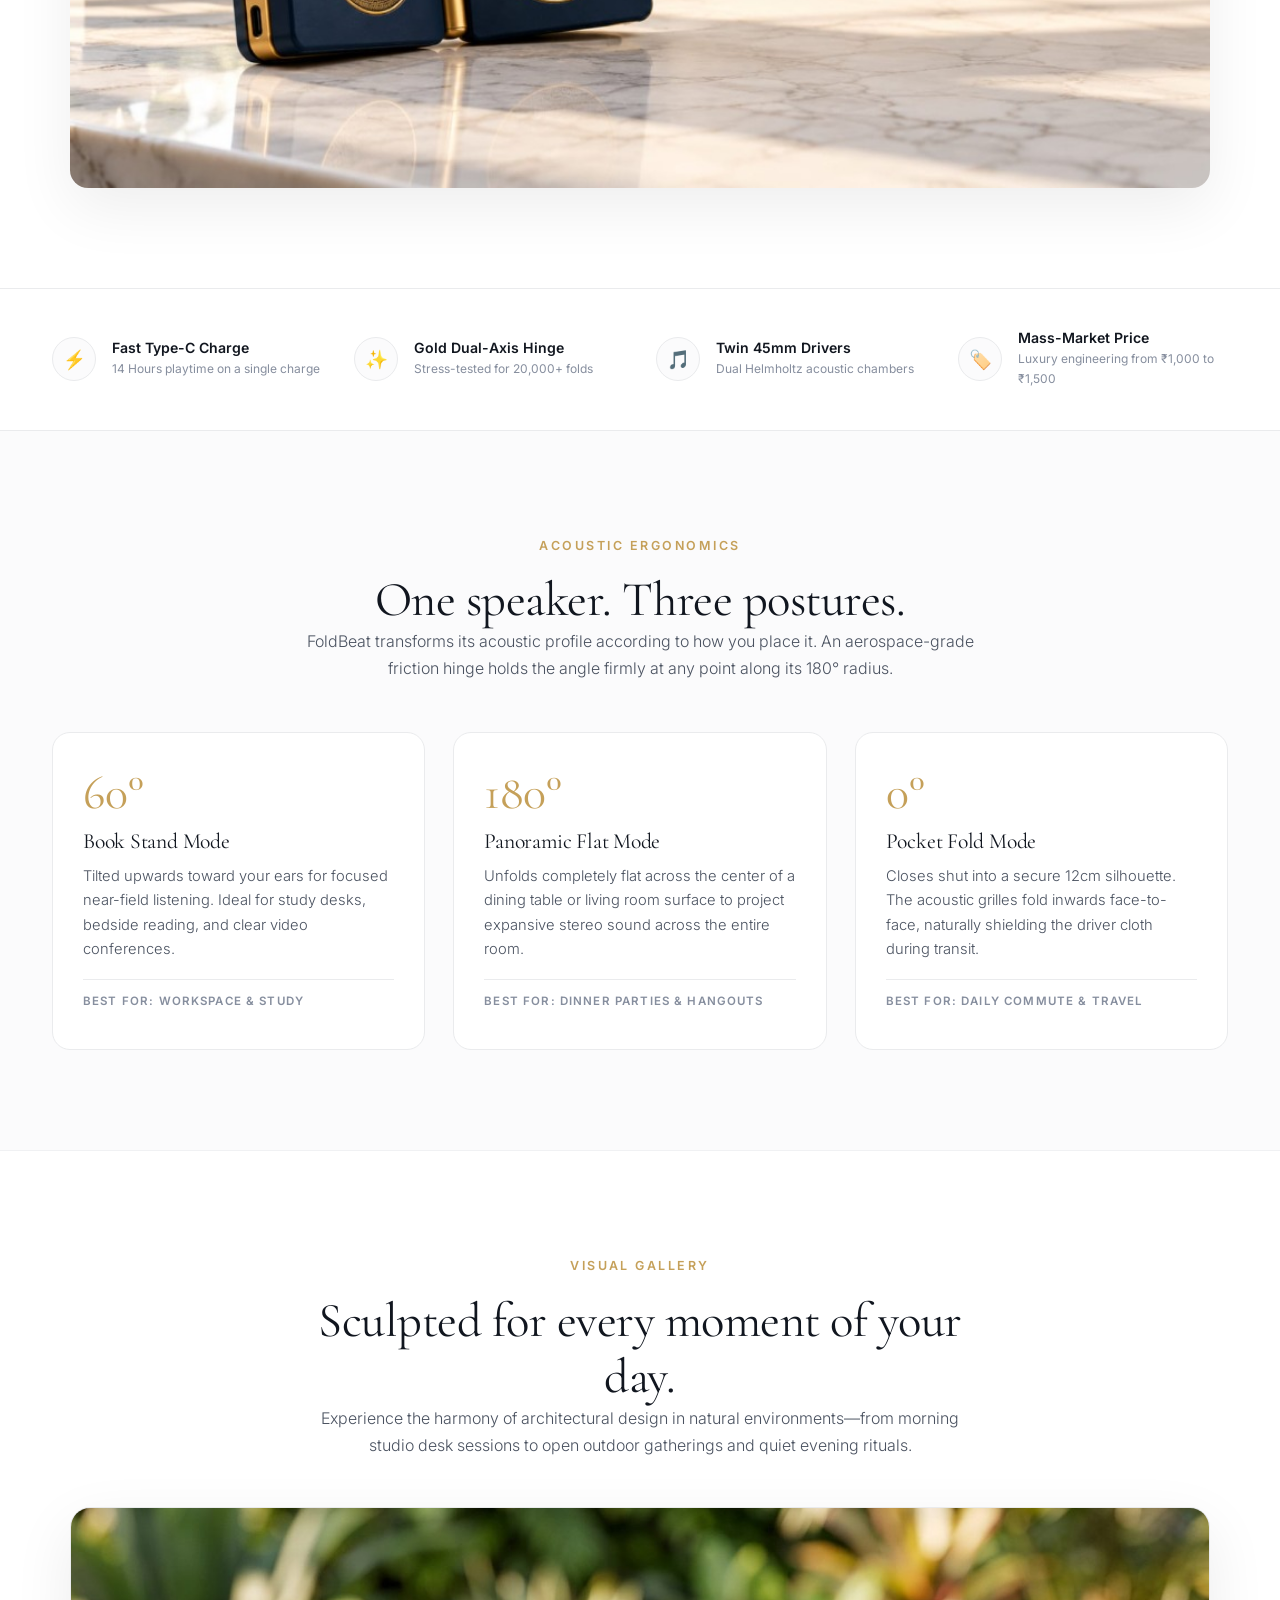
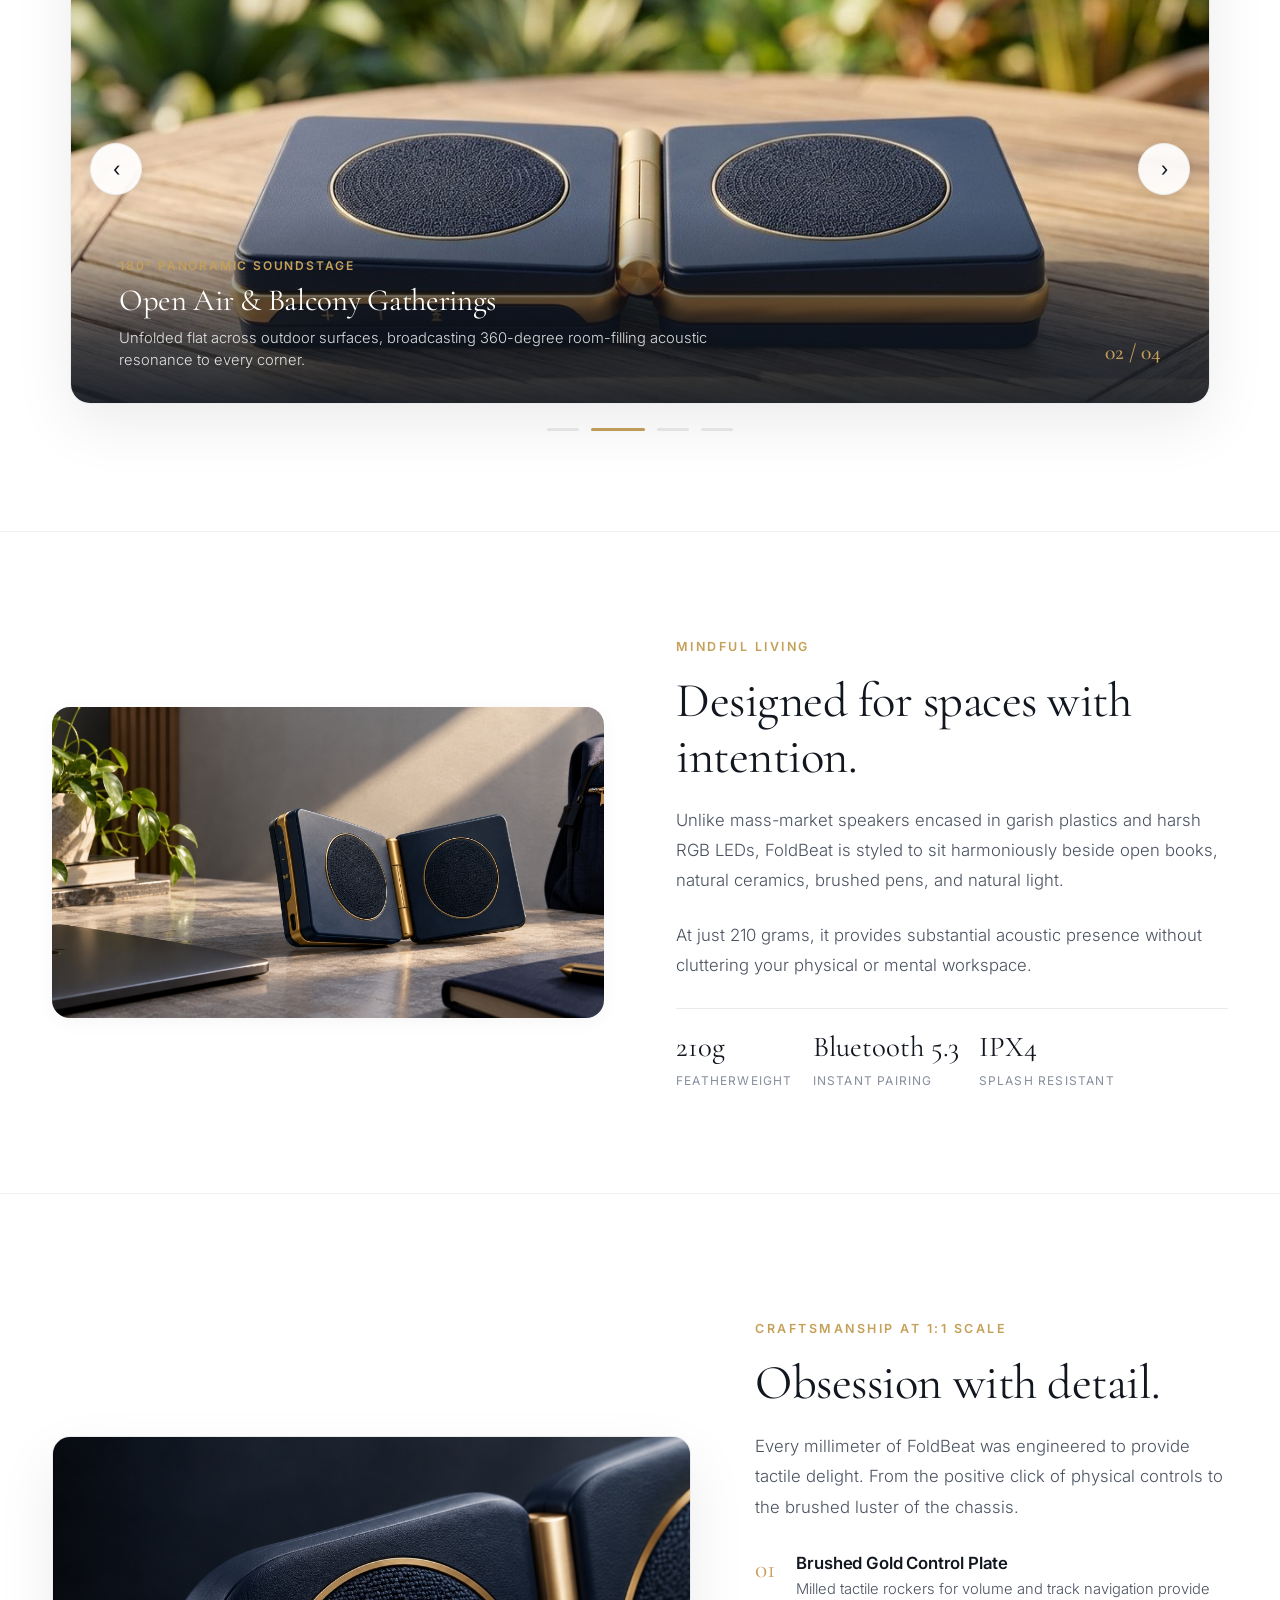
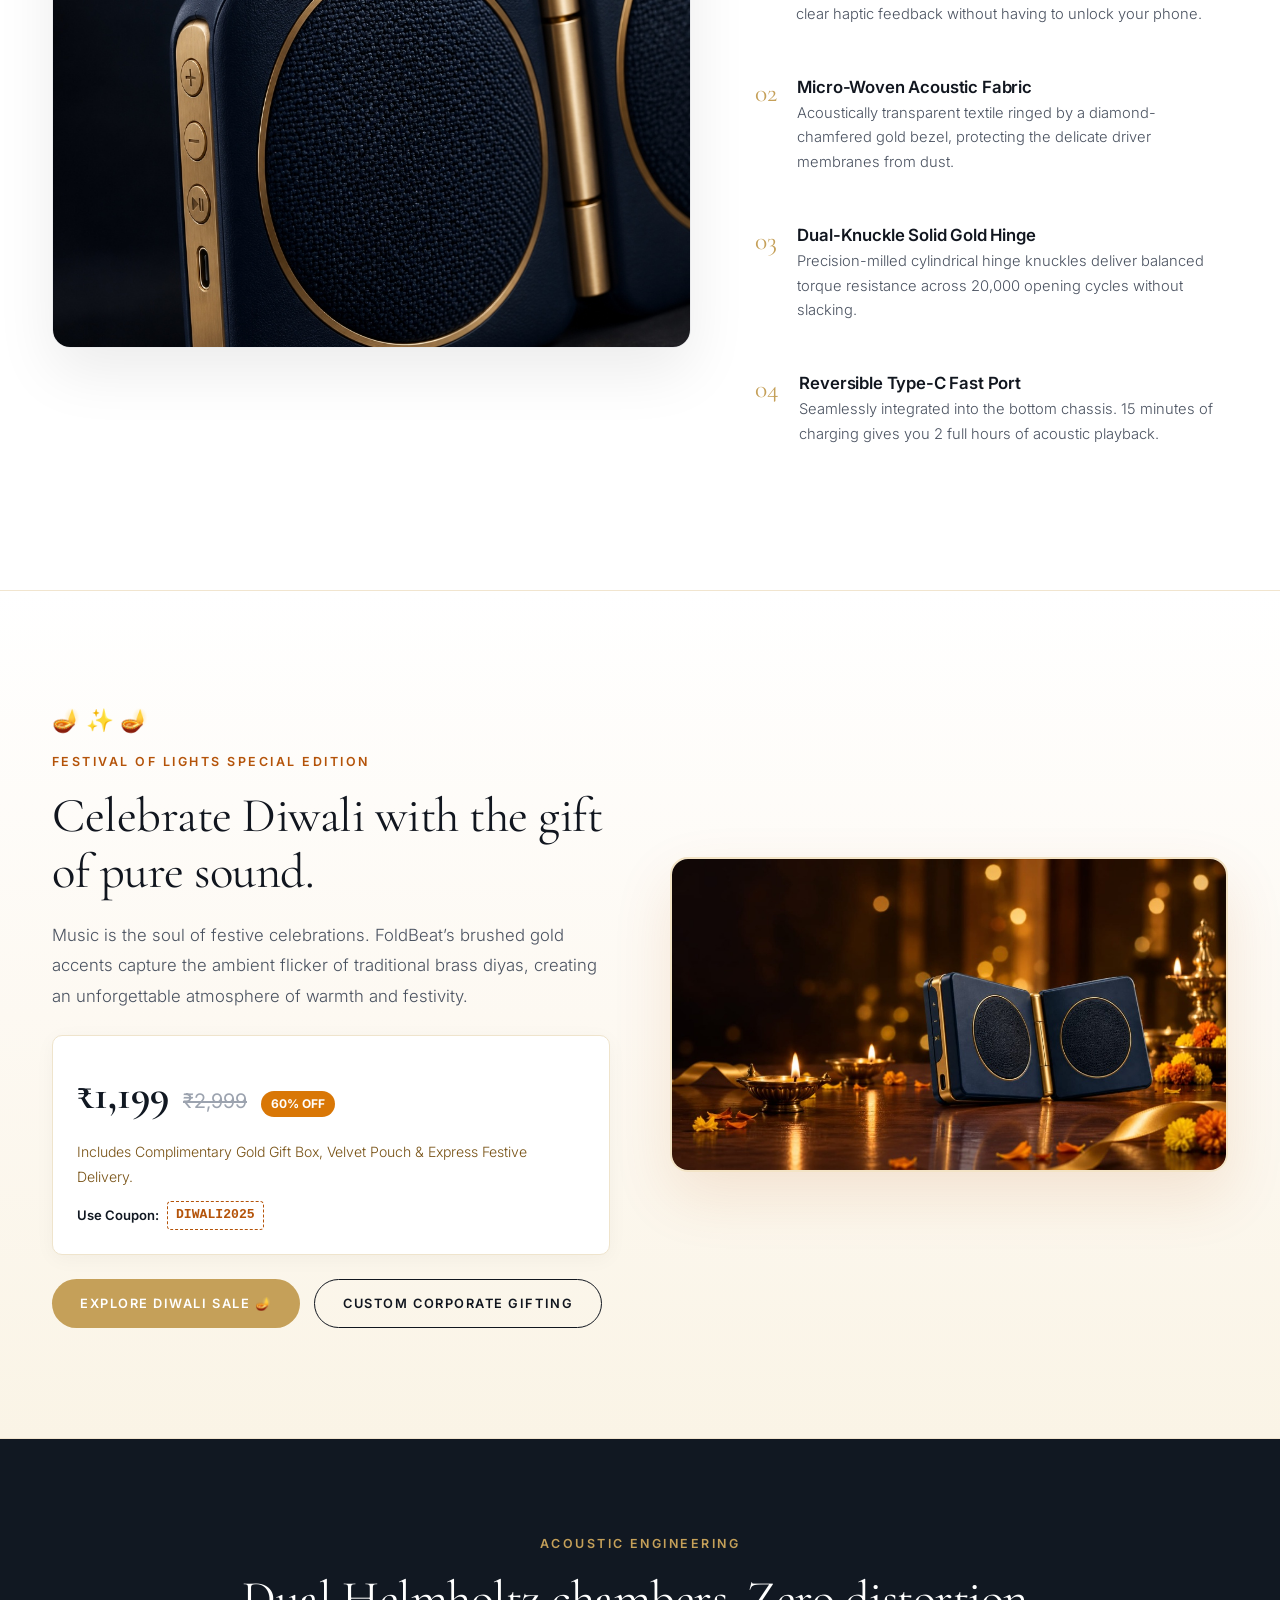
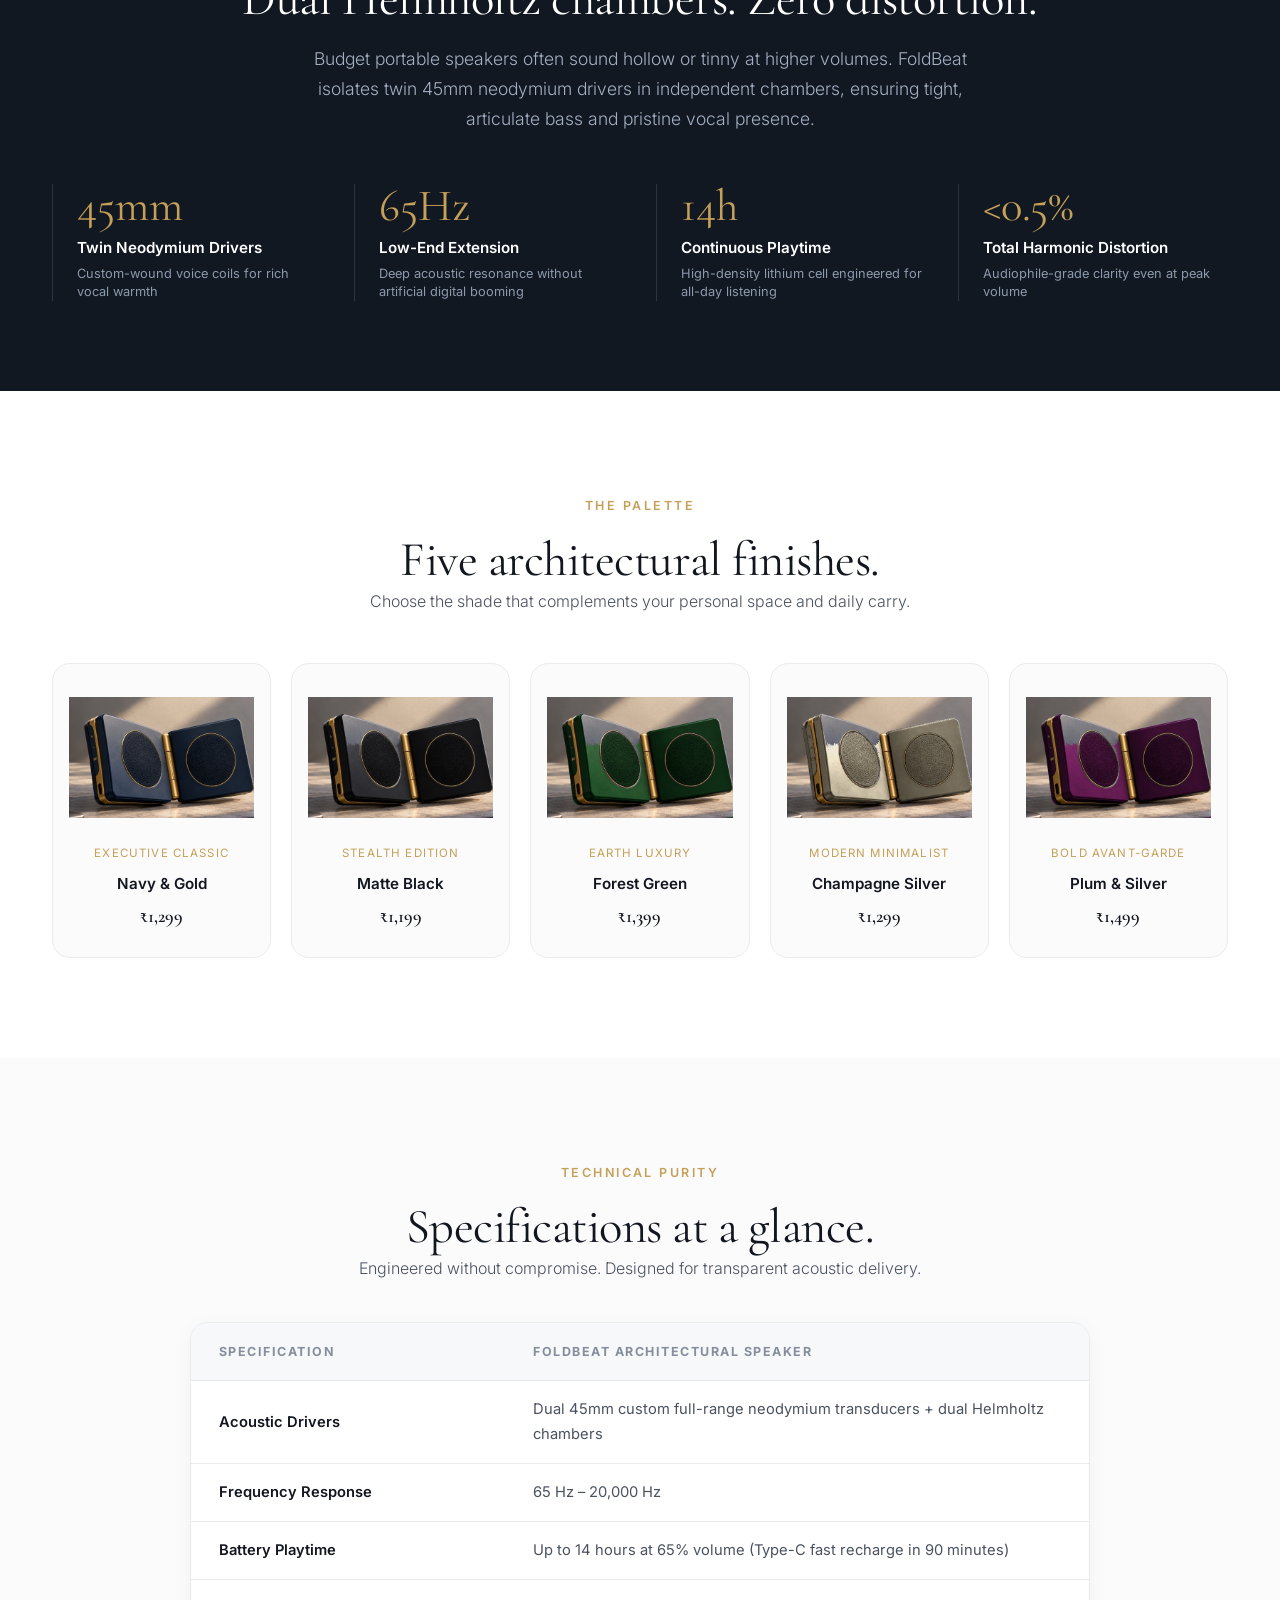
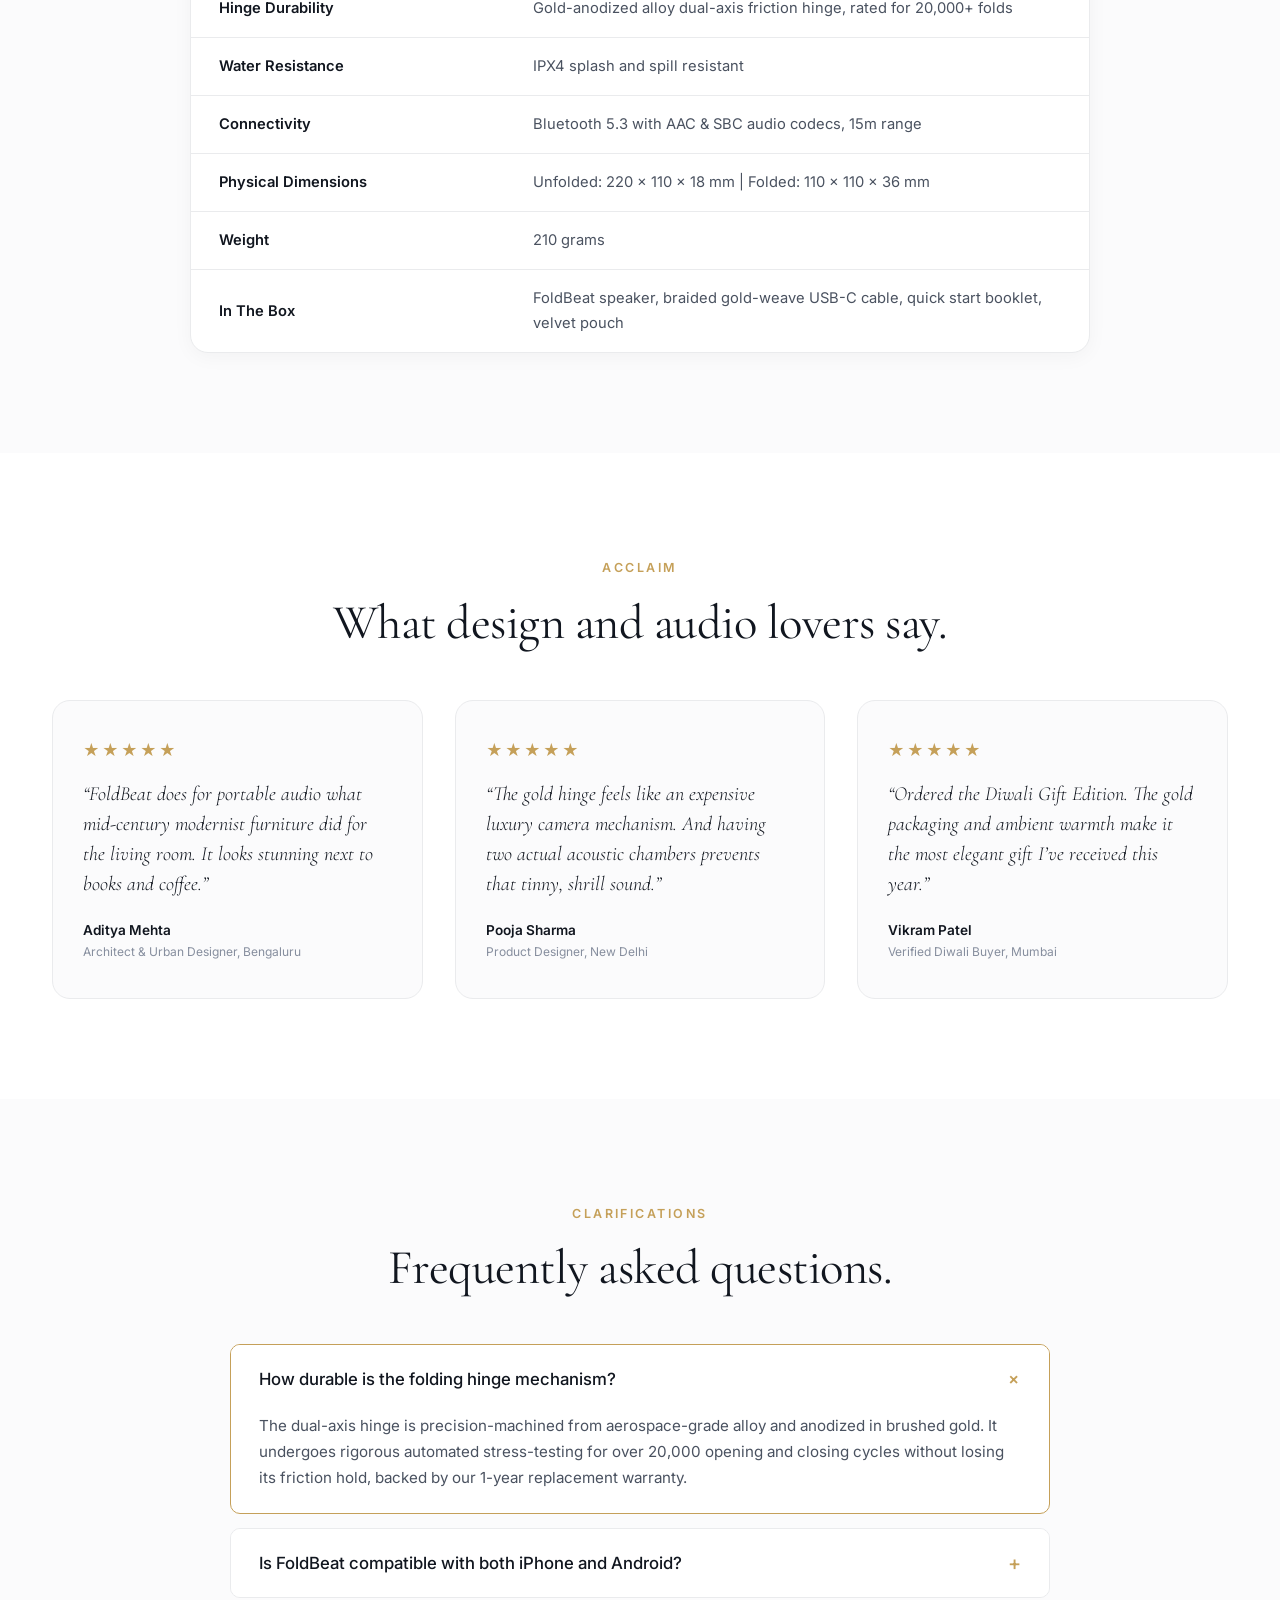
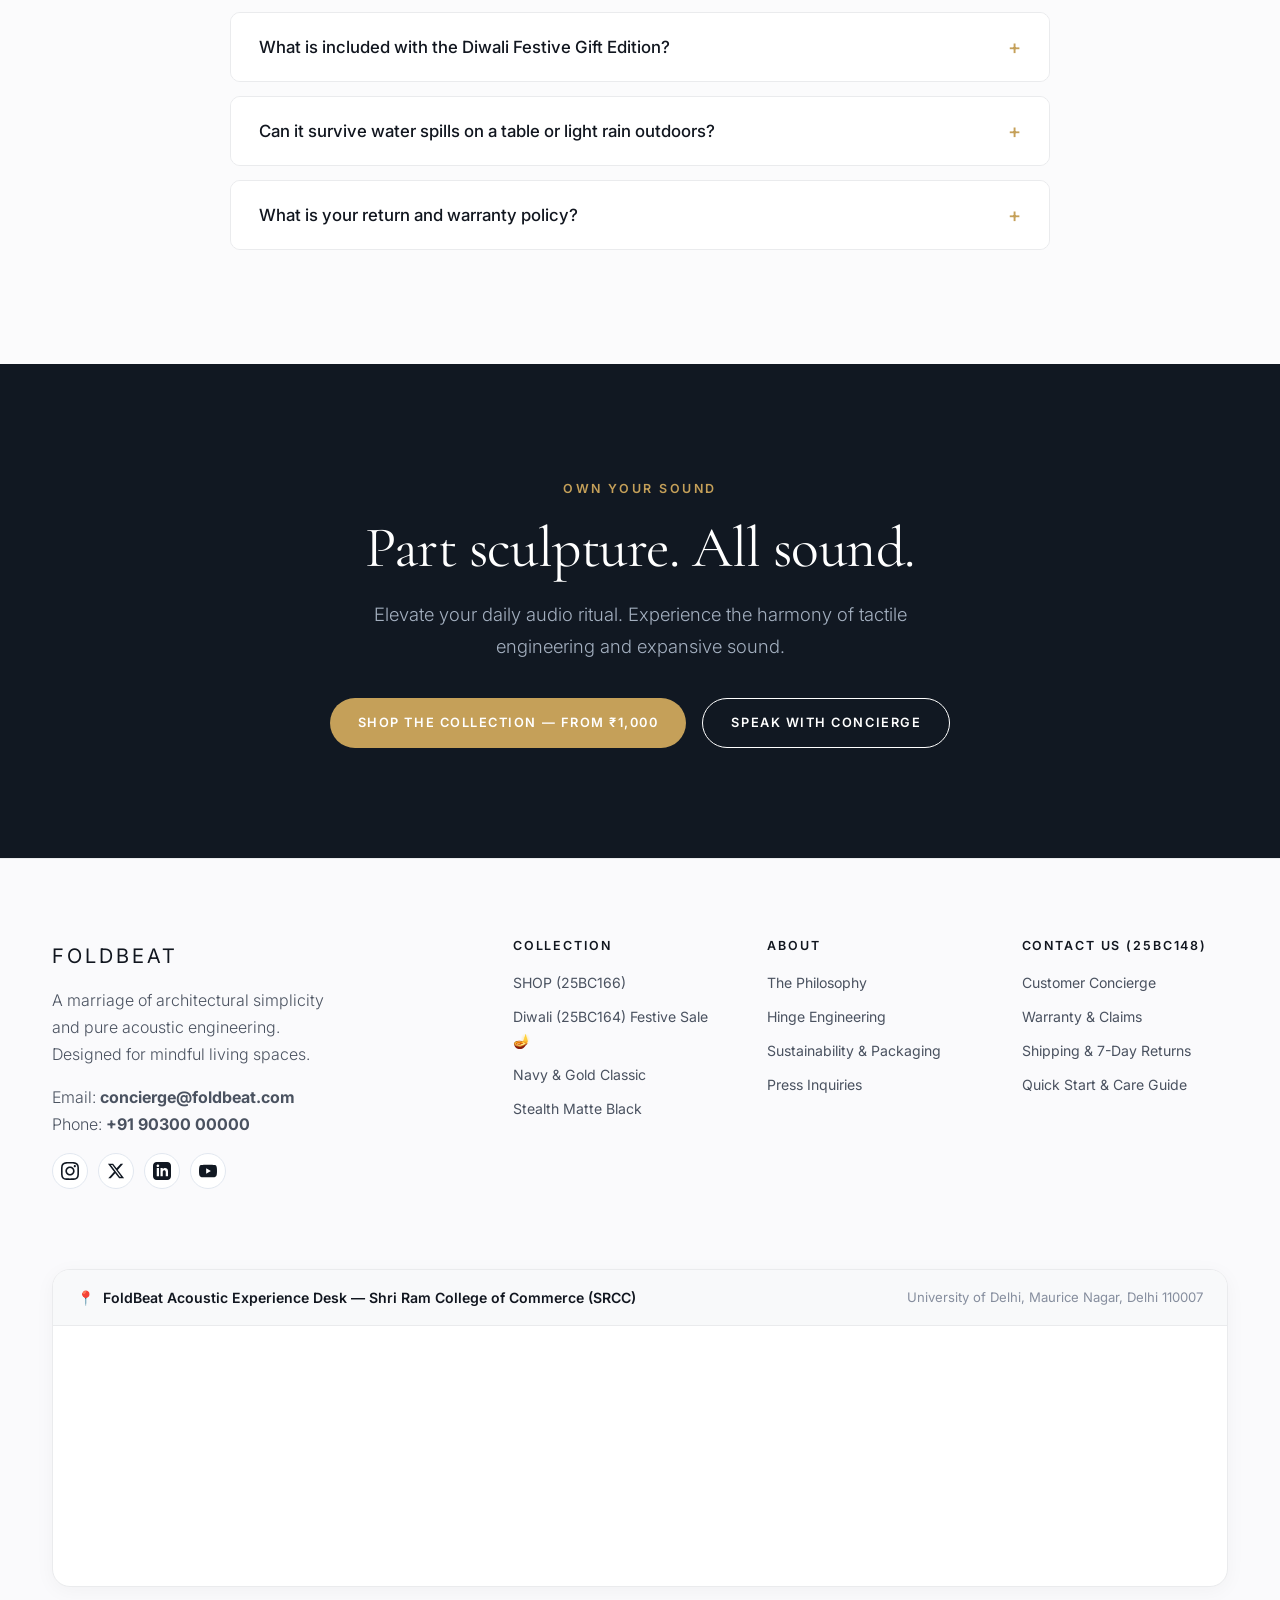
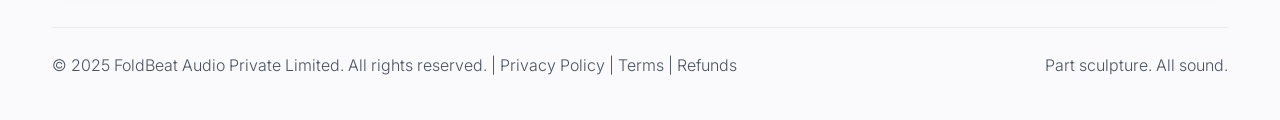
==== commit 6b6859e6: "Add official concept pamphlet cards to Home page (25BC165)" ====
--- a/index.html
+++ b/index.html
@@ -115,6 +115,59 @@
   display: block !important;
 }
 
+
+/* Small & Side-by-Side Pamphlet Cards for Home */
+.brochure-container {
+  display: flex !important;
+  justify-content: center !important;
+  align-items: center !important;
+  gap: 20px !important;
+  max-width: 540px !important;
+  margin: 0 auto !important;
+}
+.brochure-card {
+  flex: 1 !important;
+  max-width: 250px !important;
+  background: #FFFFFF !important;
+  border-radius: 12px !important;
+  overflow: hidden !important;
+  border: 1px solid var(--border-light) !important;
+  box-shadow: 0 10px 30px rgba(0, 0, 0, 0.08) !important;
+  transition: transform 0.25s ease, box-shadow 0.25s ease !important;
+  text-align: center !important;
+}
+.brochure-card:hover {
+  transform: translateY(-4px) !important;
+  box-shadow: 0 16px 40px rgba(0, 0, 0, 0.14) !important;
+  border-color: var(--accent-gold) !important;
+}
+.brochure-card img {
+  width: 100% !important;
+  height: 300px !important;
+  object-fit: contain !important;
+  display: block !important;
+  background: #FAF9F6 !important;
+  padding: 6px !important;
+}
+.brochure-badge {
+  background: #FFFFFF !important;
+  padding: 10px 14px !important;
+  font-size: 0.78rem !important;
+  font-weight: 600 !important;
+  color: var(--text-primary) !important;
+  border-top: 1px solid var(--border-light) !important;
+  letter-spacing: 0.04em !important;
+}
+@media (max-width: 600px) {
+  .brochure-container {
+    flex-direction: row !important;
+    gap: 12px !important;
+  }
+  .brochure-card img {
+    height: 190px !important;
+  }
+}
+
 </style>
 </head>
 <body>
@@ -148,6 +201,35 @@
   </header>
 
   <main>
+
+    <!-- Starting Pamphlet / Flyer Showcase (Home 25BC165) -->
+    <section style="background: var(--bg-stone); padding: 40px 0 24px; border-bottom: 1px solid var(--border-light); text-align: center;">
+      <div class="container">
+        <span class="editorial-sub">Official Concept Edition</span>
+        <h2 style="font-size: 2.1rem; margin-bottom: 8px;">FoldBeat Architecture (25BC165)</h2>
+        <p style="color: var(--text-secondary); max-width: 580px; margin: 0 auto 24px; font-size: 0.95rem;">
+          Explore our official design overview and acoustic feature brochure below. Click either image to inspect high-resolution details.
+        </p>
+
+        <!-- Compact Side-by-Side Pamphlet Cards -->
+        <div class="brochure-container">
+          <div class="brochure-card">
+            <a href="images/home-pamphlet-1.jpg" target="_blank" title="Click to view full brochure">
+              <img src="images/home-pamphlet-1.jpg" alt="FoldBeat Official Concept Brochure Front (25BC165)">
+            </a>
+            <div class="brochure-badge">Official Brochure (Front) 🔍</div>
+          </div>
+
+          <div class="brochure-card">
+            <a href="images/home-pamphlet-2.jpg" target="_blank" title="Click to view full brochure">
+              <img src="images/home-pamphlet-2.jpg" alt="FoldBeat Official Concept Brochure Back (25BC165)">
+            </a>
+            <div class="brochure-badge">Acoustic Specs (Back) 🔍</div>
+          </div>
+        </div>
+      </div>
+    </section>
+
 
     <!-- 1. Editorial Hero (Using Sunlit Marble Lifestyle Photo) -->
     <section class="editorial-hero">
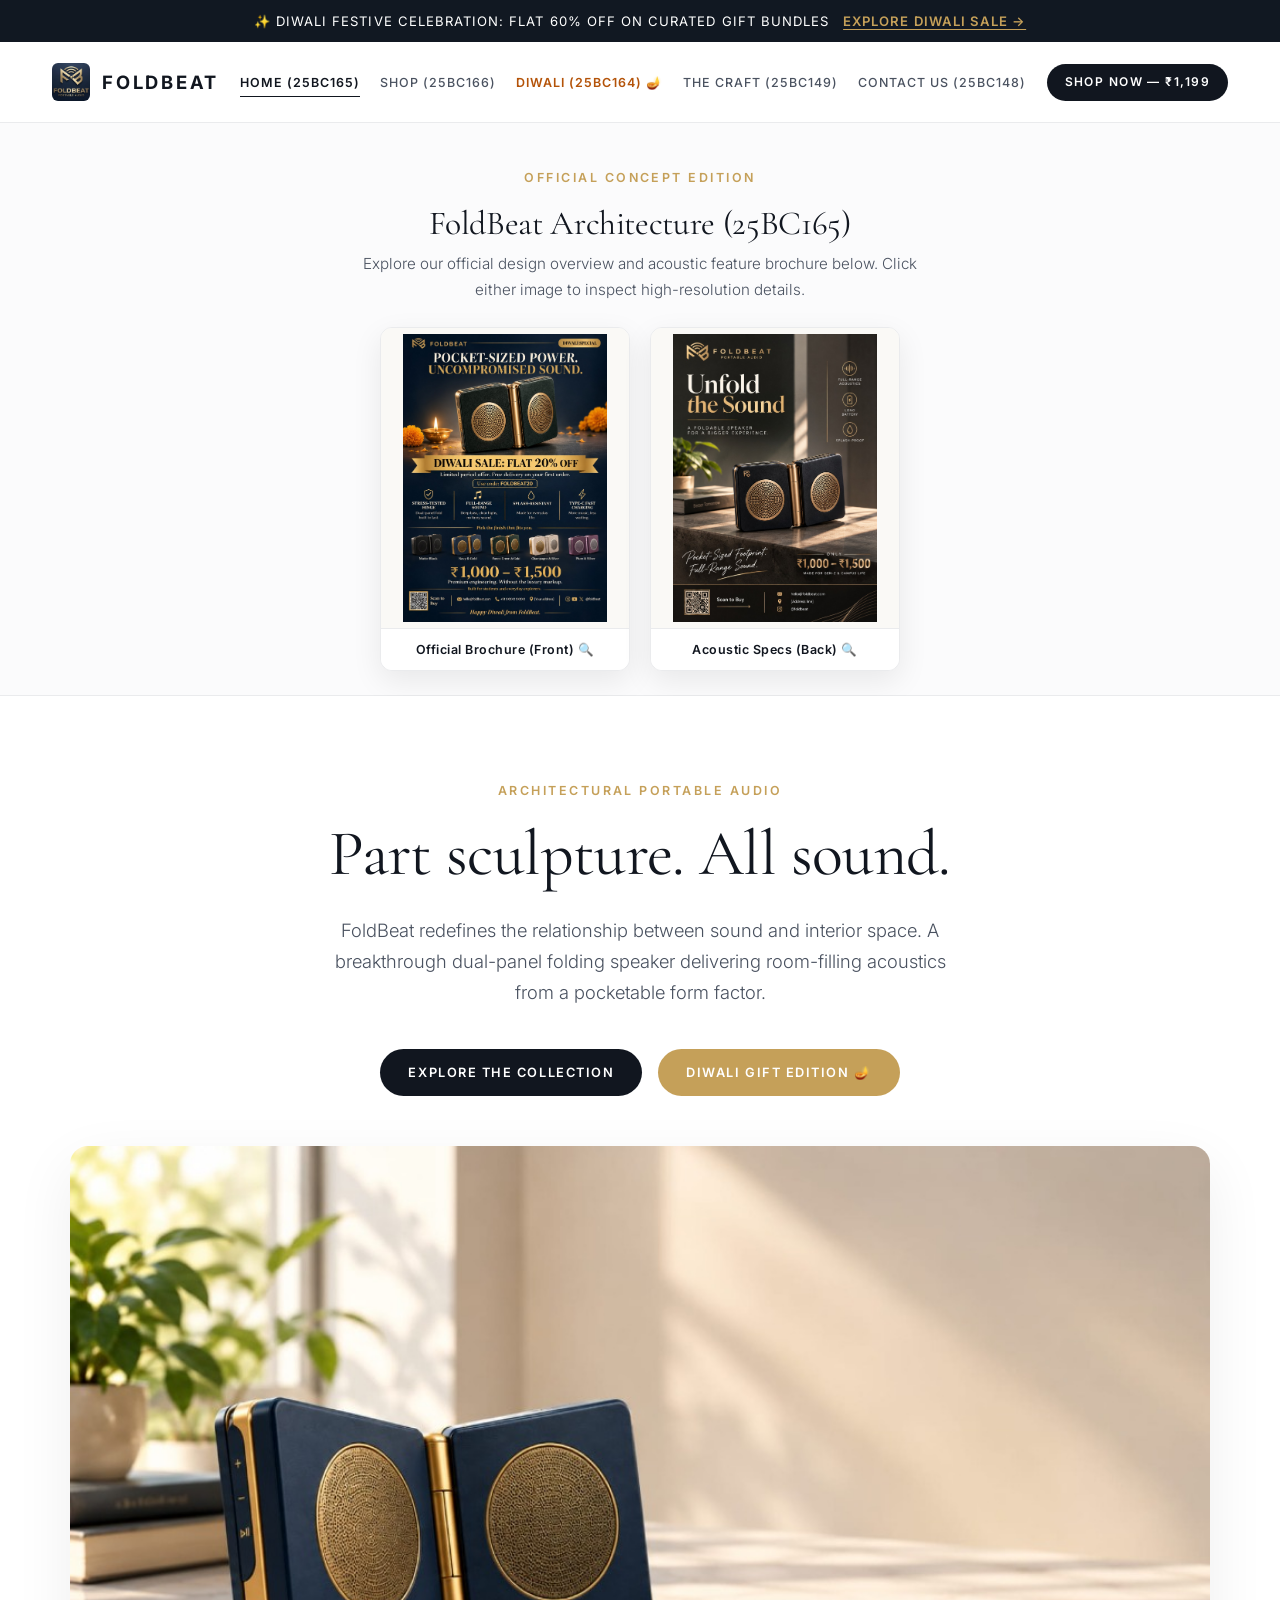
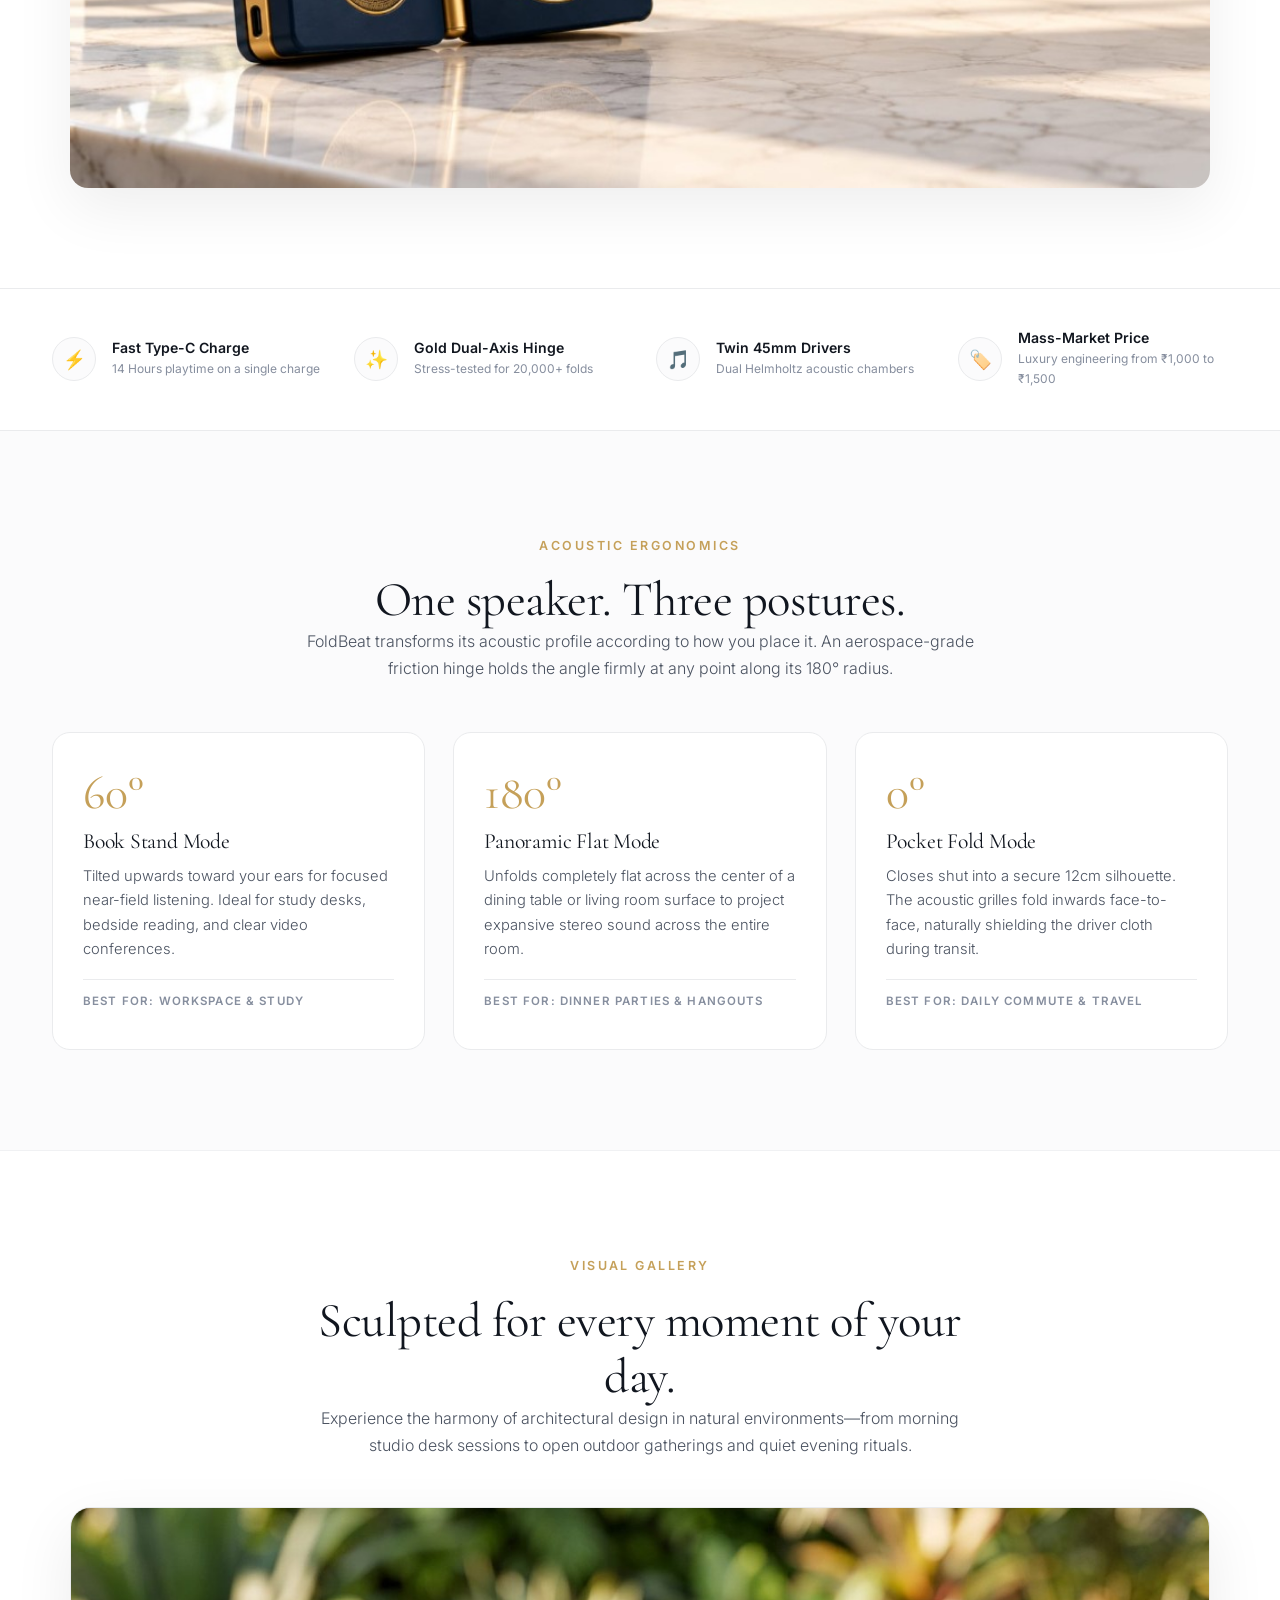
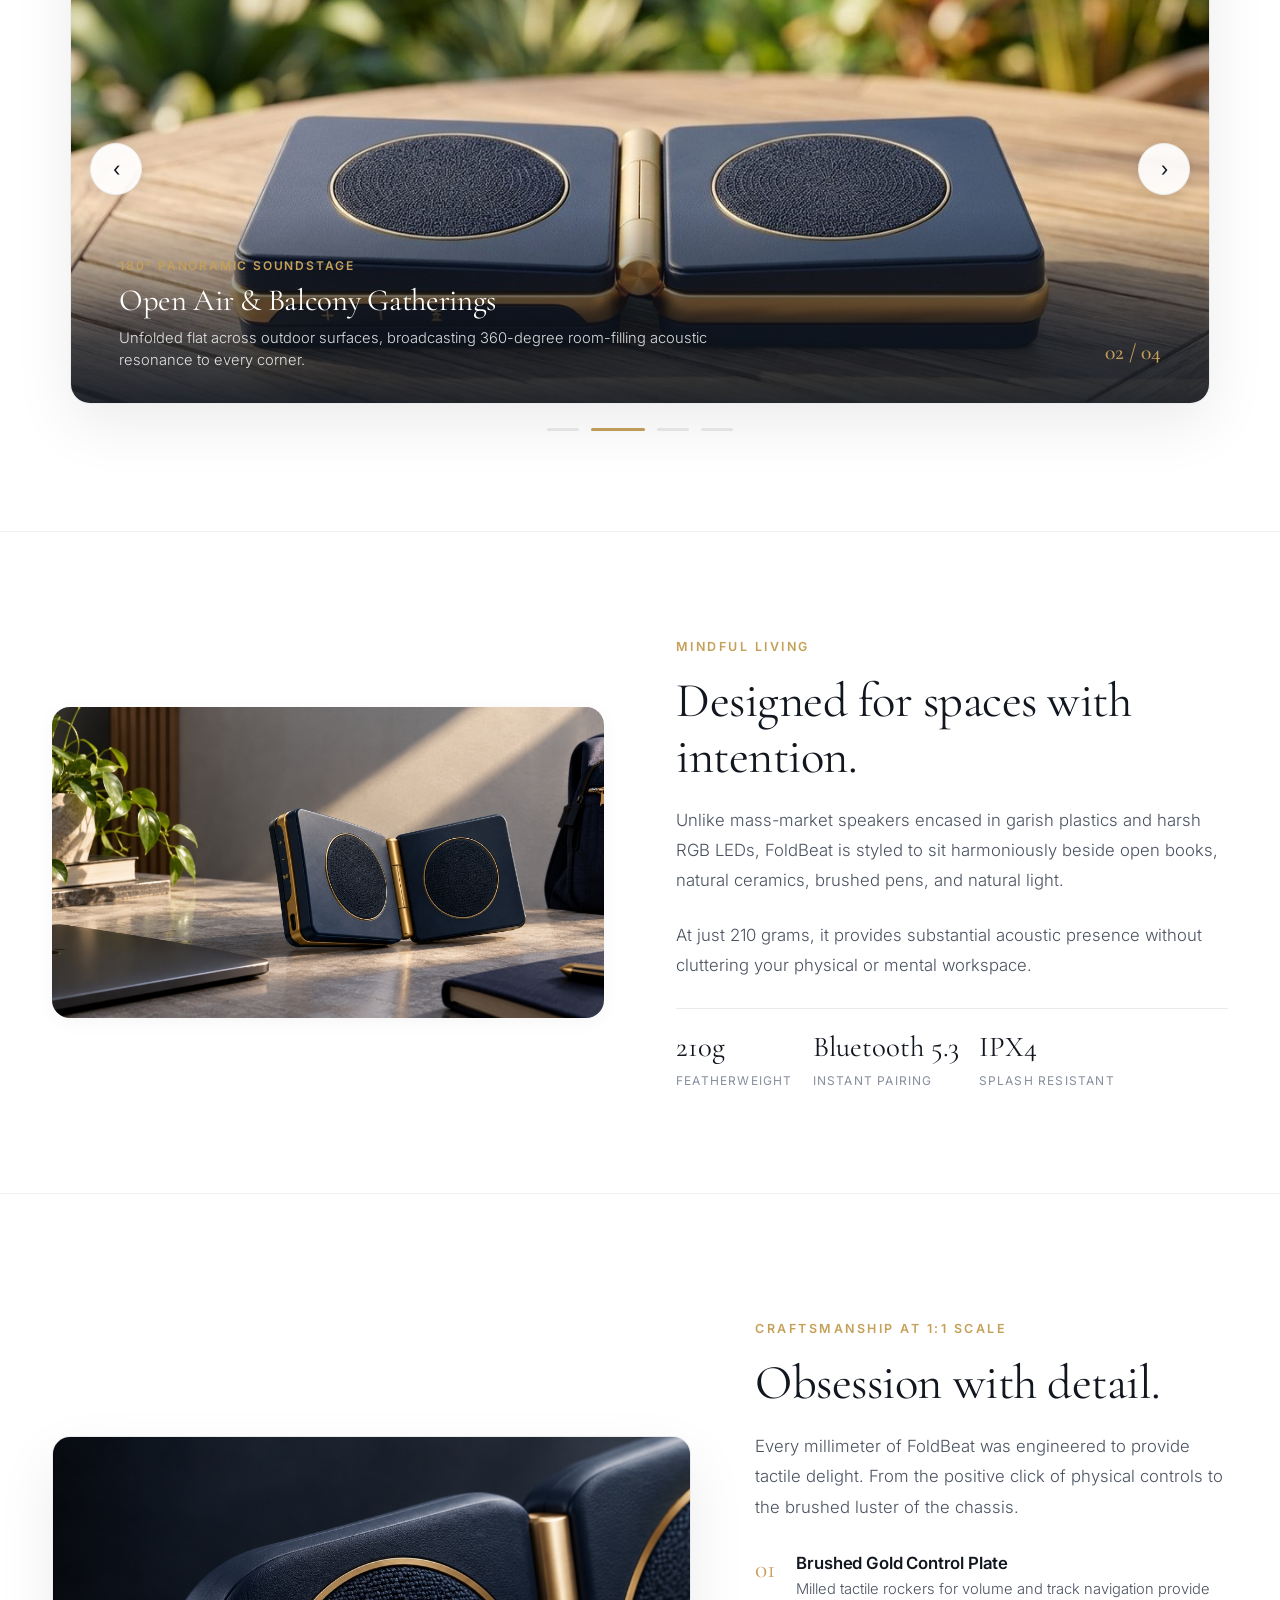
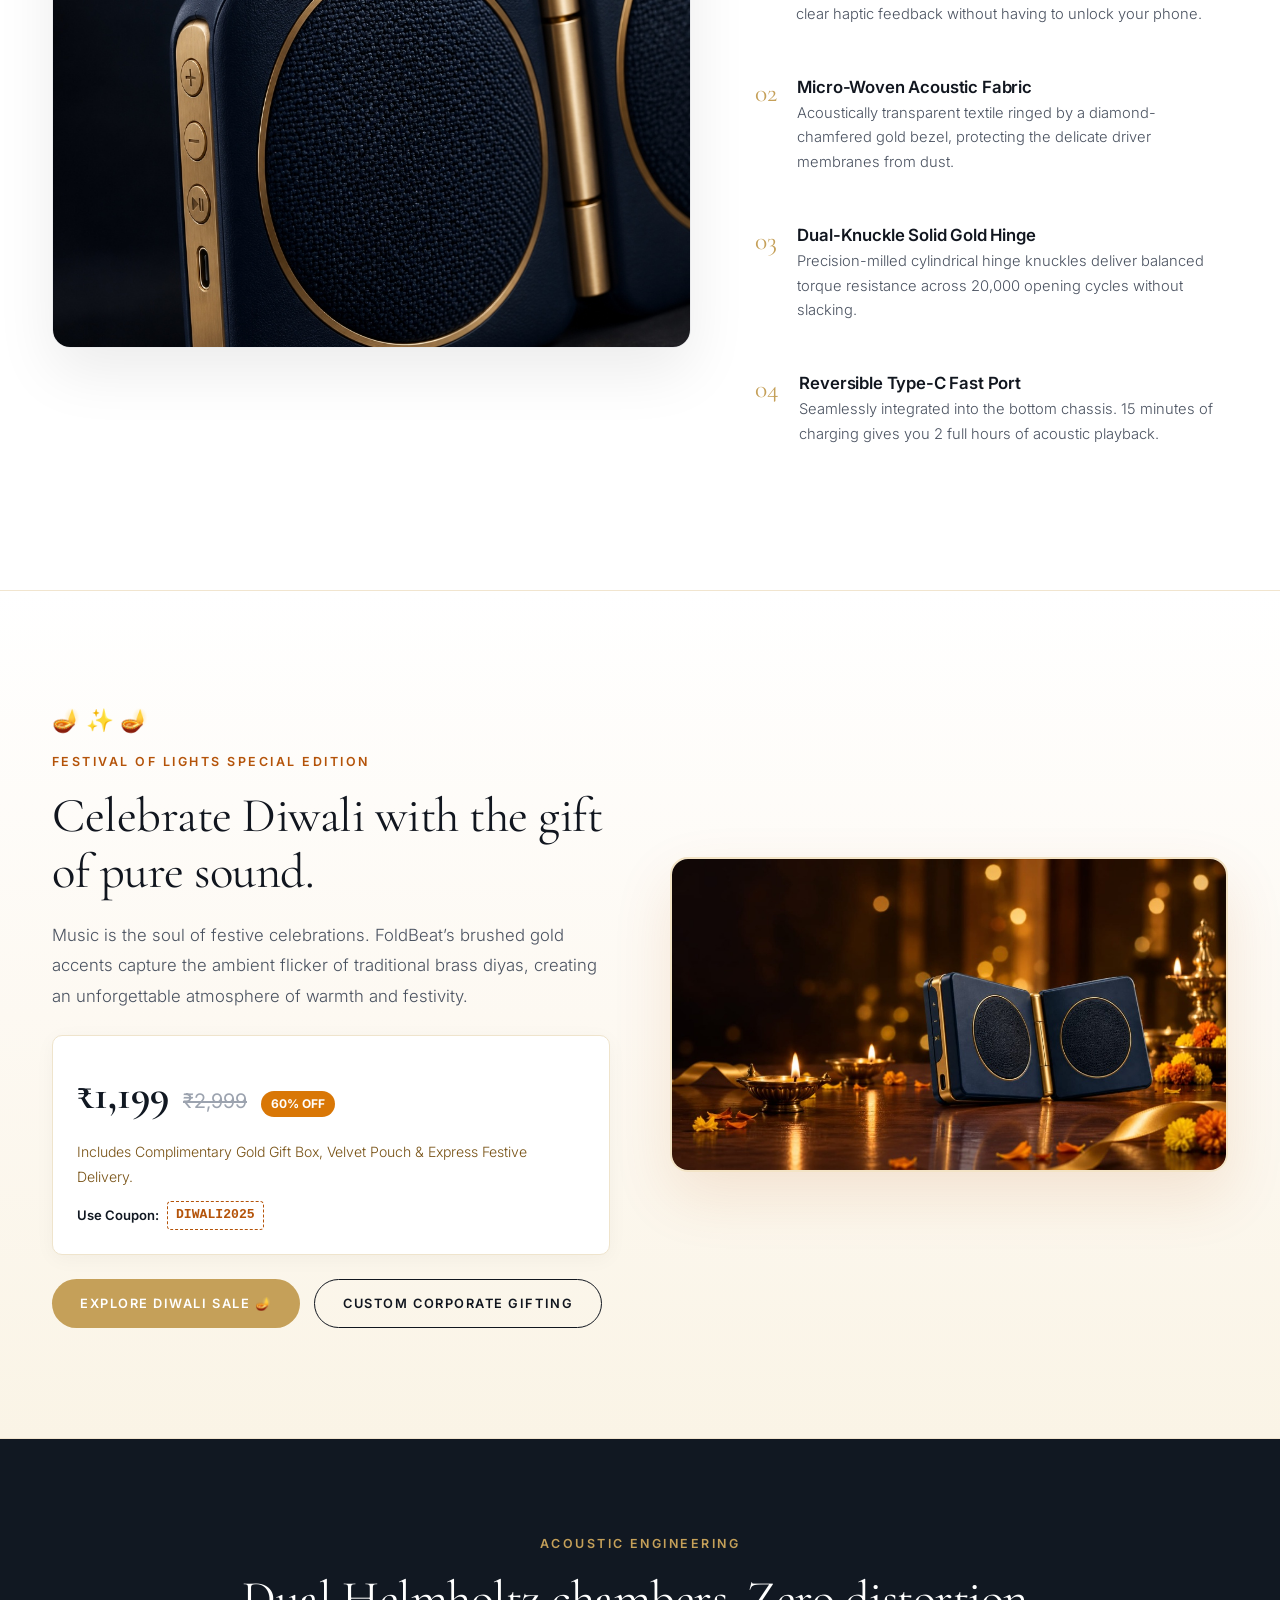
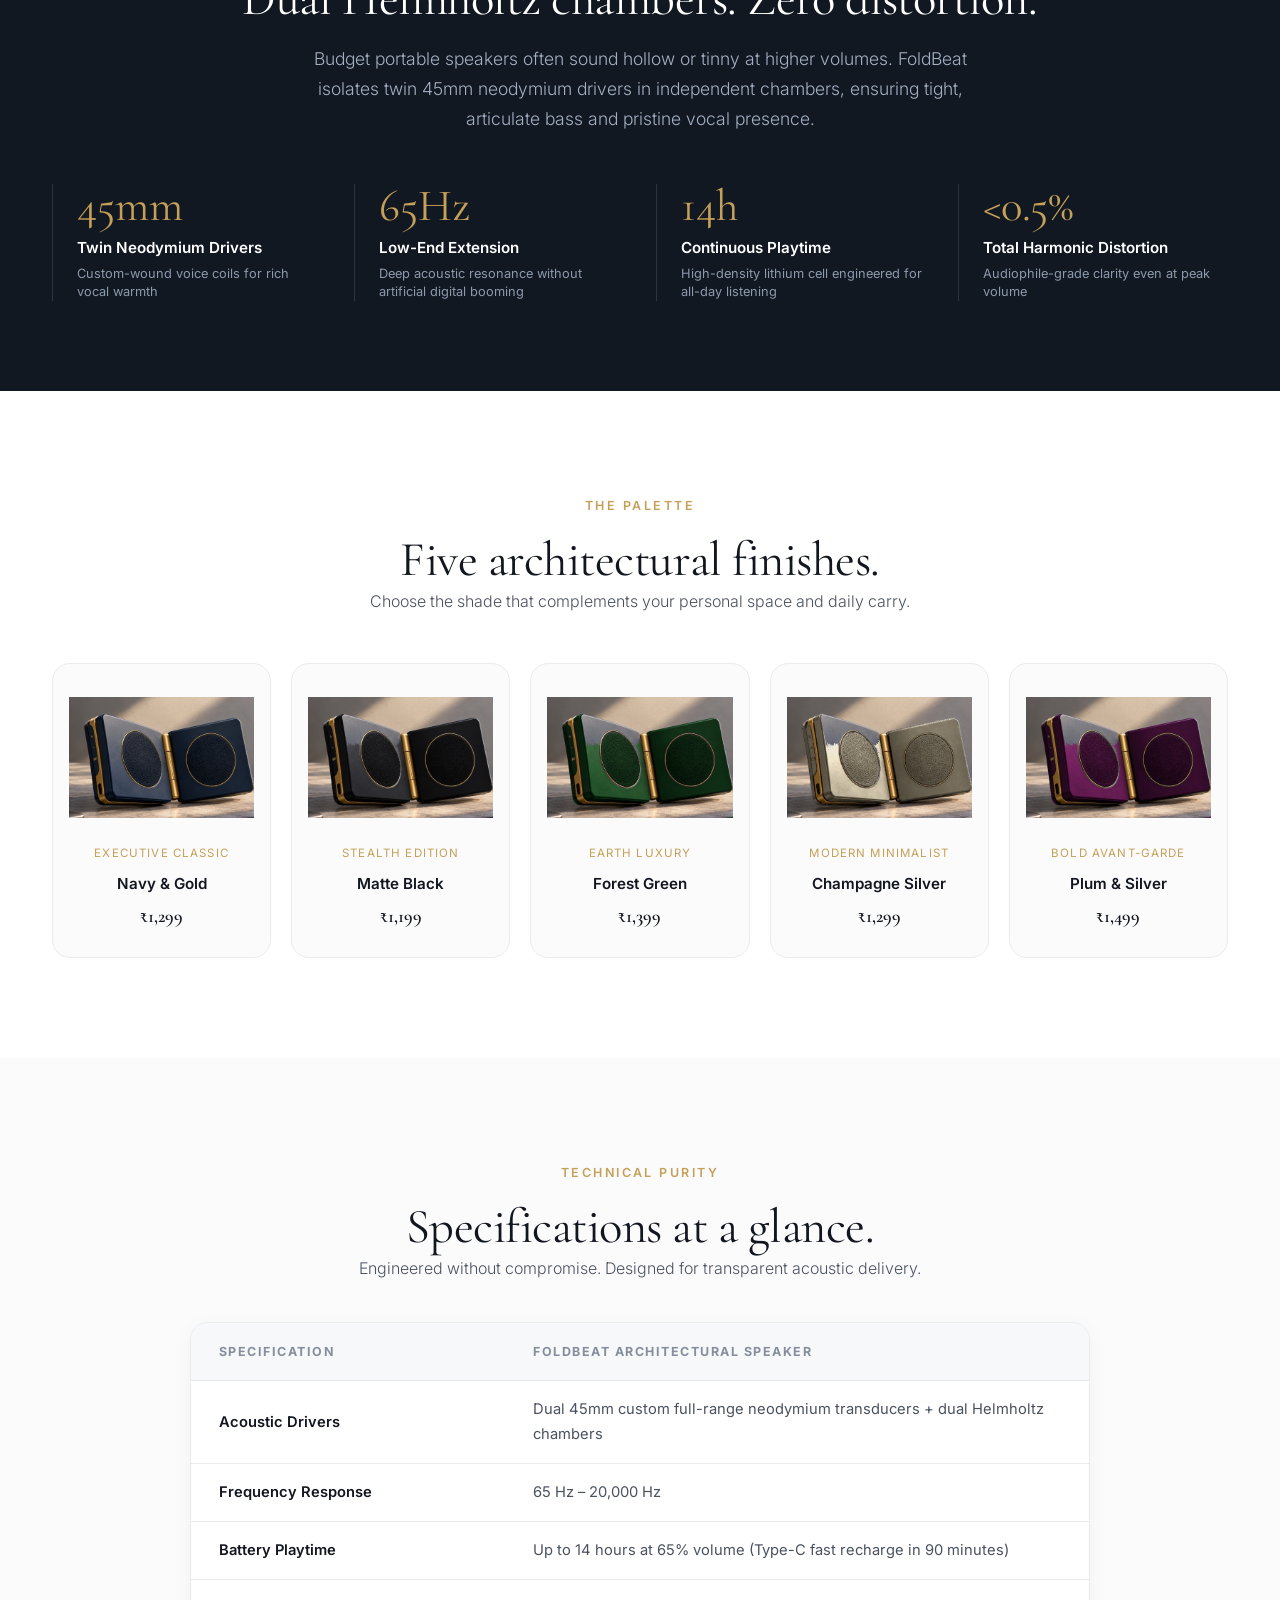
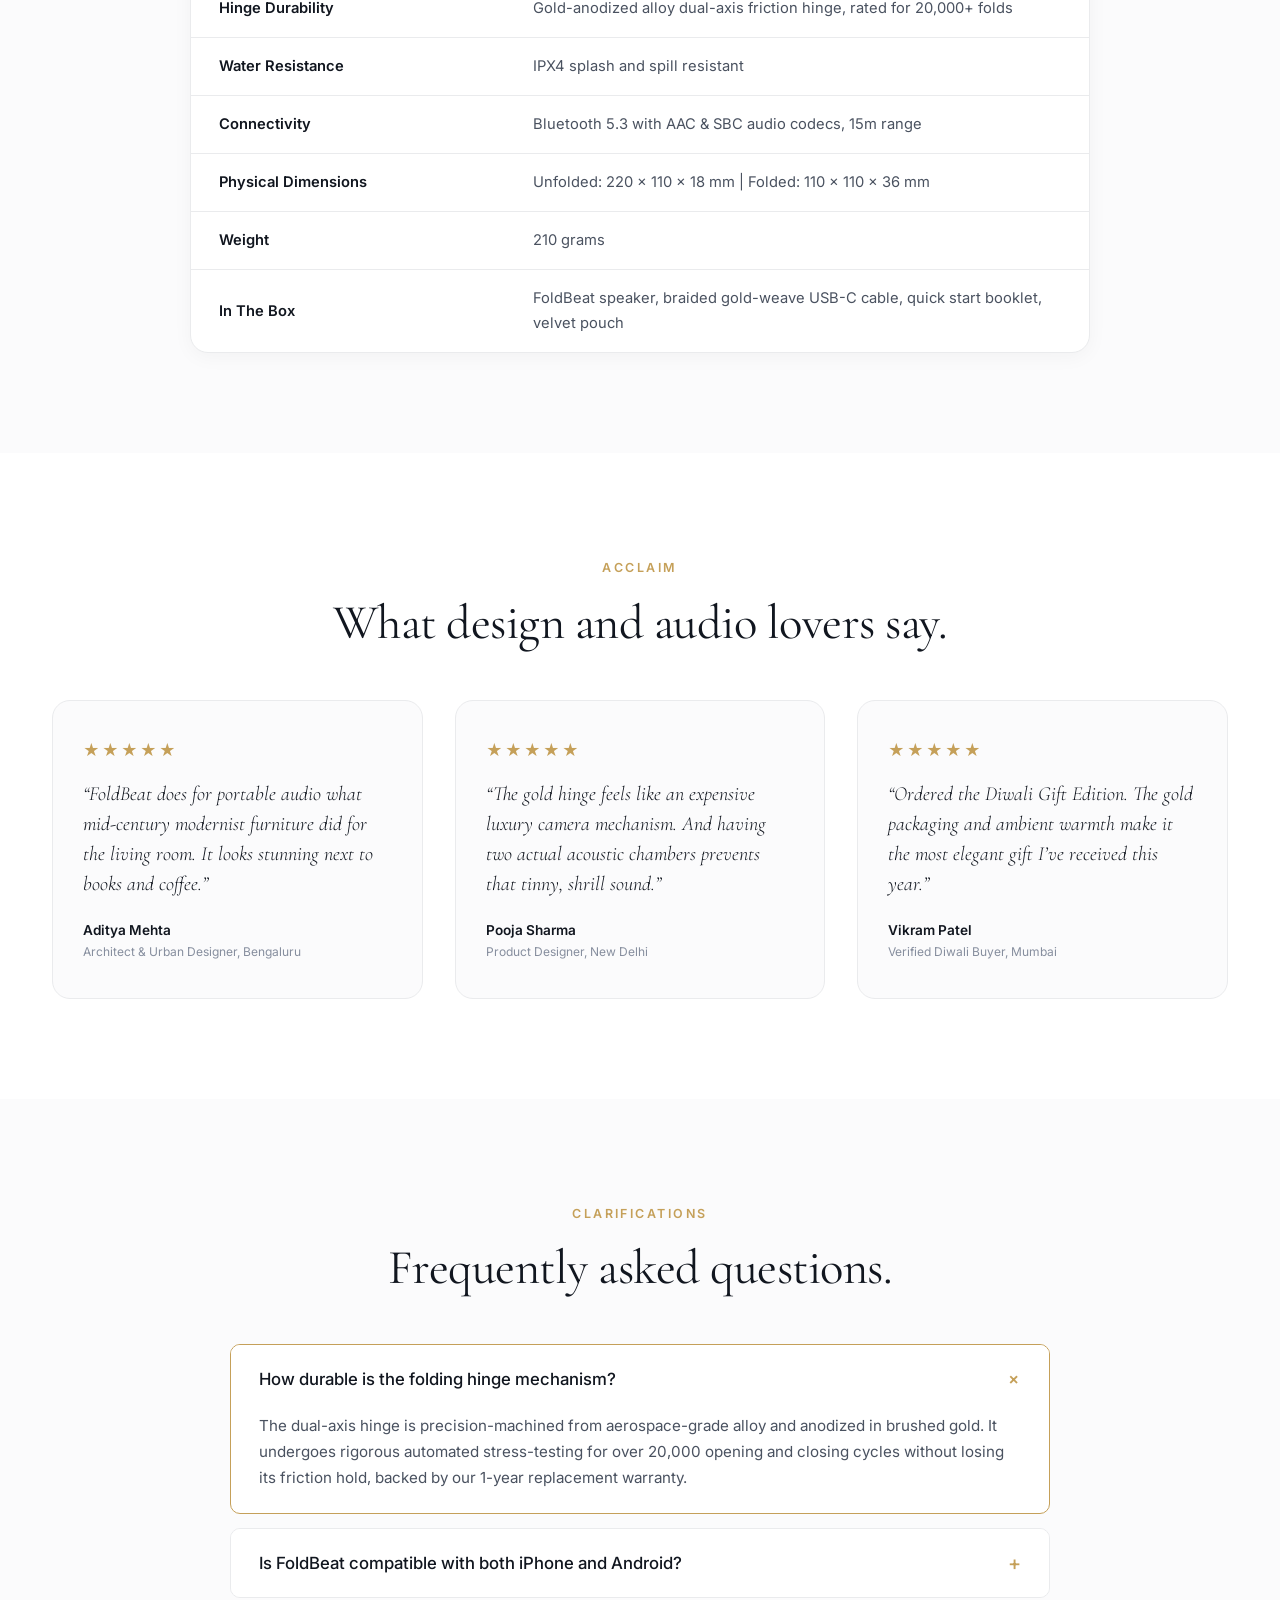
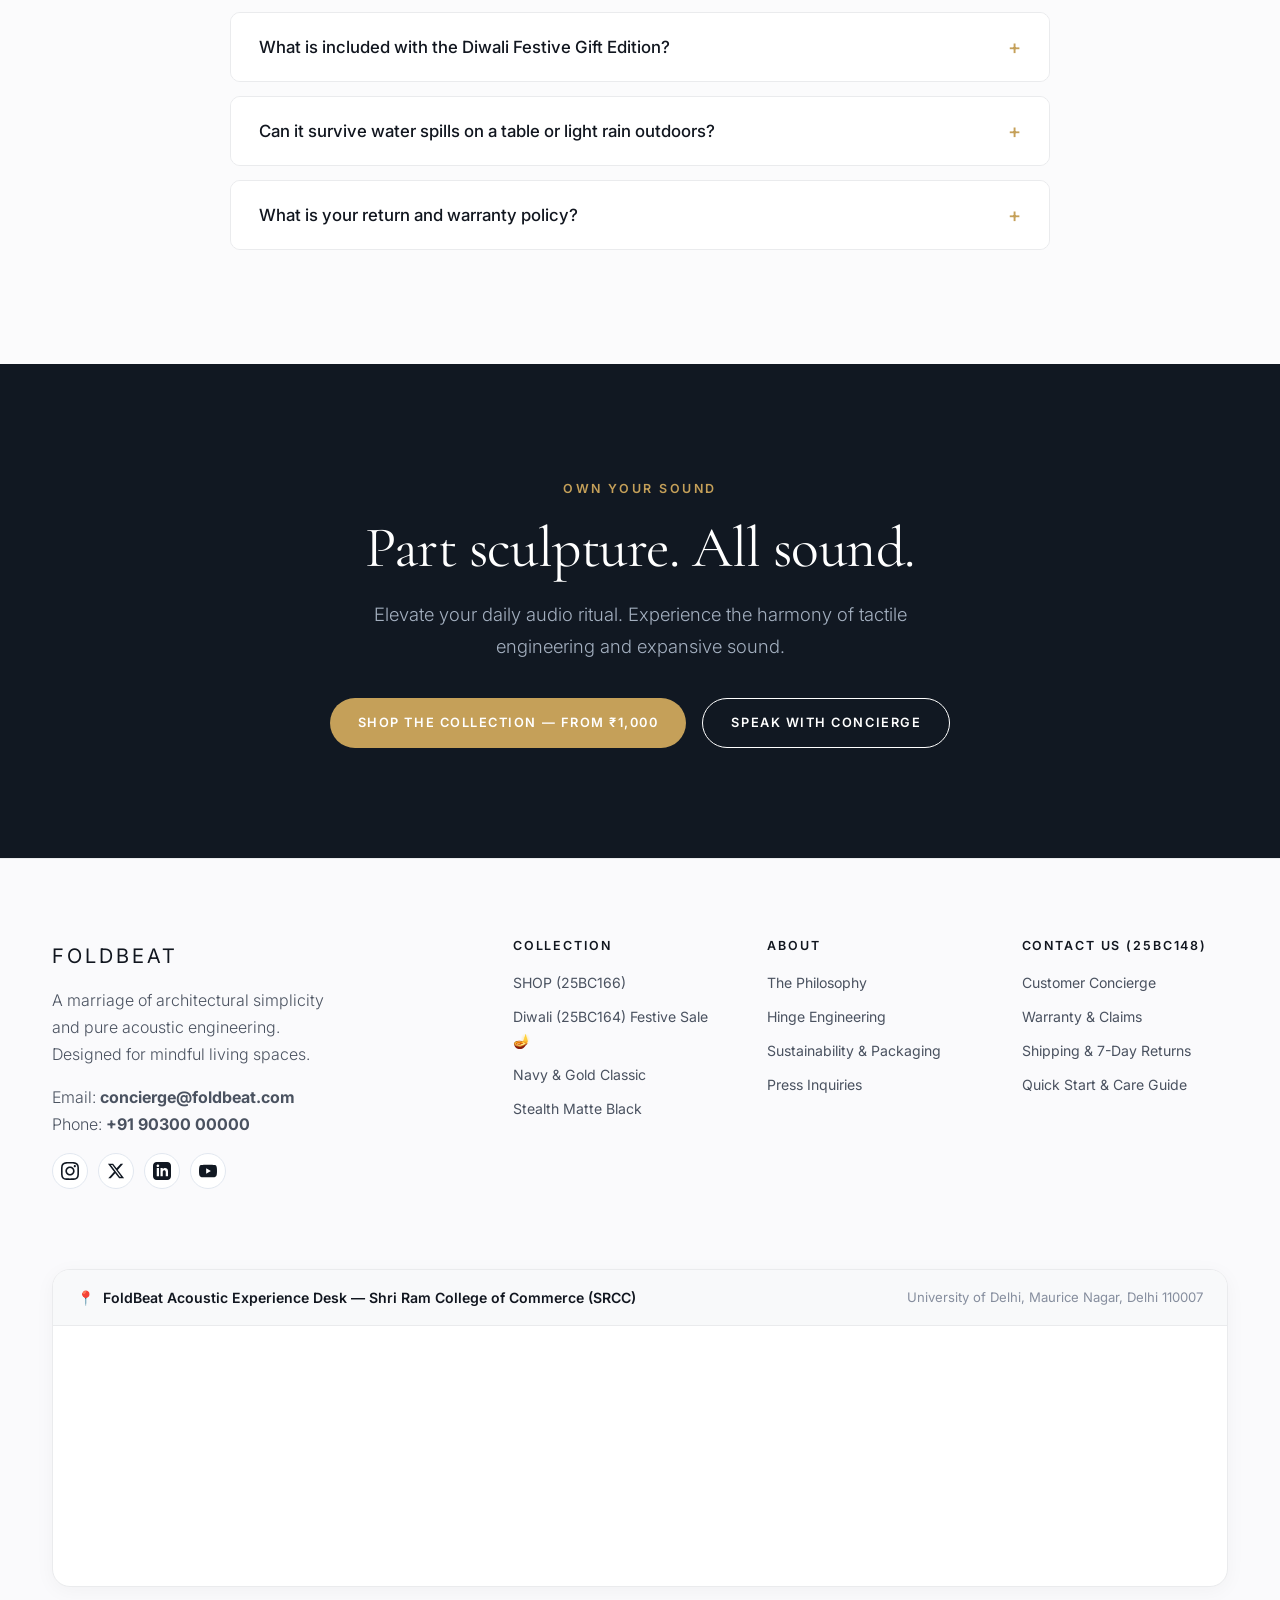
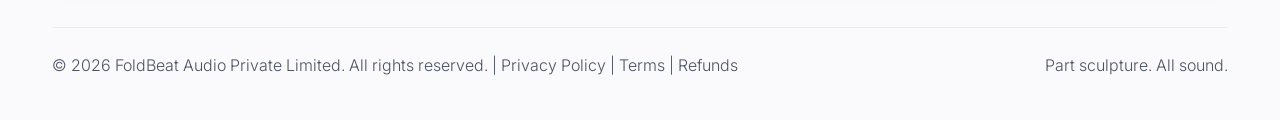
==== commit 8a69331f: "Update The Craft (25BC149): add Bhoomi pamphlets, sections 04-07, listening research block, and foot" ====
--- a/index.html
+++ b/index.html
@@ -190,7 +190,7 @@
         <a href="index.html" class="active">HOME (25BC165)</a>
         <a href="shop.html">SHOP (25BC166)</a>
         <a href="diwali-sale.html" class="nav-diwali-tag">Diwali (25BC164) 🪔</a>
-        <a href="story.html">The Craft</a>
+        <a href="story.html">The Craft (25BC149)</a>
         <a href="contact.html">Contact us (25BC148)</a>
       </nav>
 
@@ -821,16 +821,16 @@
 
           <!-- Social Media Icons -->
           <div class="footer-social-row">
-            <a href="https://instagram.com" target="_blank" rel="noopener" class="social-icon-btn" aria-label="Instagram">
+            <a href="https://instagram.com/foldbeat" target="_blank" rel="noopener" class="social-icon-btn" aria-label="Instagram">
               <svg viewBox="0 0 24 24" width="18" height="18" style="width:18px;height:18px;max-width:18px;max-height:18px;display:block;fill:currentColor;"><path d="M12 2.163c3.204 0 3.584.012 4.85.07 3.252.148 4.771 1.691 4.919 4.919.058 1.265.069 1.645.069 4.849 0 3.205-.012 3.584-.069 4.849-.149 3.225-1.664 4.771-4.919 4.919-1.266.058-1.644.07-4.85.07-3.204 0-3.584-.012-4.849-.07-3.26-.149-4.771-1.699-4.919-4.92-.058-1.265-.07-1.644-.07-4.849 0-3.204.013-3.583.07-4.849.149-3.227 1.664-4.771 4.919-4.919 1.266-.057 1.645-.069 4.849-.069zm0-2.163c-3.259 0-3.667.014-4.947.072-4.358.2-6.78 2.618-6.98 6.98-.059 1.281-.073 1.689-.073 4.948 0 3.259.014 3.668.072 4.948.2 4.358 2.618 6.78 6.98 6.98 1.281.058 1.689.072 4.948.072 3.259 0 3.668-.014 4.948-.072 4.354-.2 6.782-2.618 6.979-6.98.059-1.28.073-1.689.073-4.948 0-3.259-.014-3.667-.072-4.947-.196-4.354-2.617-6.78-6.979-6.98-1.281-.059-1.69-.073-4.949-.073zm0 5.838c-3.403 0-6.162 2.759-6.162 6.162s2.759 6.163 6.162 6.163 6.162-2.759 6.162-6.163c0-3.403-2.759-6.162-6.162-6.162zm0 10.162c-2.209 0-4-1.79-4-4 0-2.209 1.791-4 4-4s4 1.791 4 4c0 2.21-1.791 4-4 4zm6.406-11.845c-.796 0-1.441.645-1.441 1.44s.645 1.44 1.441 1.44c.795 0 1.439-.645 1.439-1.44s-.644-1.44-1.439-1.44z"/></svg>
             </a>
-            <a href="https://twitter.com" target="_blank" rel="noopener" class="social-icon-btn" aria-label="X / Twitter">
+            <a href="https://twitter.com/foldbeat" target="_blank" rel="noopener" class="social-icon-btn" aria-label="X / Twitter">
               <svg viewBox="0 0 24 24" width="18" height="18" style="width:18px;height:18px;max-width:18px;max-height:18px;display:block;fill:currentColor;"><path d="M18.244 2.25h3.308l-7.227 8.26 8.502 11.24H16.17l-5.214-6.817L4.99 21.75H1.68l7.73-8.835L1.254 2.25H8.08l4.713 6.231zm-1.161 17.52h1.833L7.084 4.126H5.117z"/></svg>
             </a>
-            <a href="https://linkedin.com" target="_blank" rel="noopener" class="social-icon-btn" aria-label="LinkedIn">
+            <a href="https://linkedin.com/company/foldbeat" target="_blank" rel="noopener" class="social-icon-btn" aria-label="LinkedIn">
               <svg viewBox="0 0 24 24" width="18" height="18" style="width:18px;height:18px;max-width:18px;max-height:18px;display:block;fill:currentColor;"><path d="M19 0h-14c-2.761 0-5 2.239-5 5v14c0 2.761 2.239 5 5 5h14c2.762 0 5-2.239 5-5v-14c0-2.761-2.238-5-5-5zm-11 19h-3v-11h3v11zm-1.5-12.268c-.966 0-1.75-.79-1.75-1.764s.784-1.764 1.75-1.764 1.75.79 1.75 1.764-.783 1.764-1.75 1.764zm13.5 12.268h-3v-5.604c0-3.368-4-3.113-4 0v5.604h-3v-11h3v1.765c1.396-2.586 7-2.777 7 2.476v6.759z"/></svg>
             </a>
-            <a href="https://youtube.com" target="_blank" rel="noopener" class="social-icon-btn" aria-label="YouTube">
+            <a href="https://youtube.com/@foldbeat" target="_blank" rel="noopener" class="social-icon-btn" aria-label="YouTube">
               <svg viewBox="0 0 24 24" width="18" height="18" style="width:18px;height:18px;max-width:18px;max-height:18px;display:block;fill:currentColor;"><path d="M23.498 6.186a3.016 3.016 0 0 0-2.122-2.136C19.505 3.545 12 3.545 12 3.545s-7.505 0-9.377.505A3.017 3.017 0 0 0 .502 6.186C0 8.07 0 12 0 12s0 3.93.502 5.814a3.016 3.016 0 0 0 2.122 2.136c1.871.505 9.376.505 9.376.505s7.505 0 9.377-.505a3.015 3.015 0 0 0 2.122-2.136C24 15.93 24 12 24 12s0-3.93-.502-5.814zM9.545 15.568V8.432L15.818 12l-6.273 3.568z"/></svg>
             </a>
           </div>
@@ -886,7 +886,7 @@
       </div>
 
       <div class="footer-bottom-bar">
-        <p>&copy; 2025 FoldBeat Audio Private Limited. All rights reserved. | <a href="contact.html#trust">Privacy Policy</a> | <a href="contact.html#trust">Terms</a> | <a href="contact.html#returns">Refunds</a></p>
+        <p>&copy; 2026 FoldBeat Audio Private Limited. All rights reserved. | <a href="contact.html#trust">Privacy Policy</a> | <a href="contact.html#trust">Terms</a> | <a href="contact.html#returns">Refunds</a></p>
         <p>Part sculpture. All sound.</p>
       </div>
     </div>
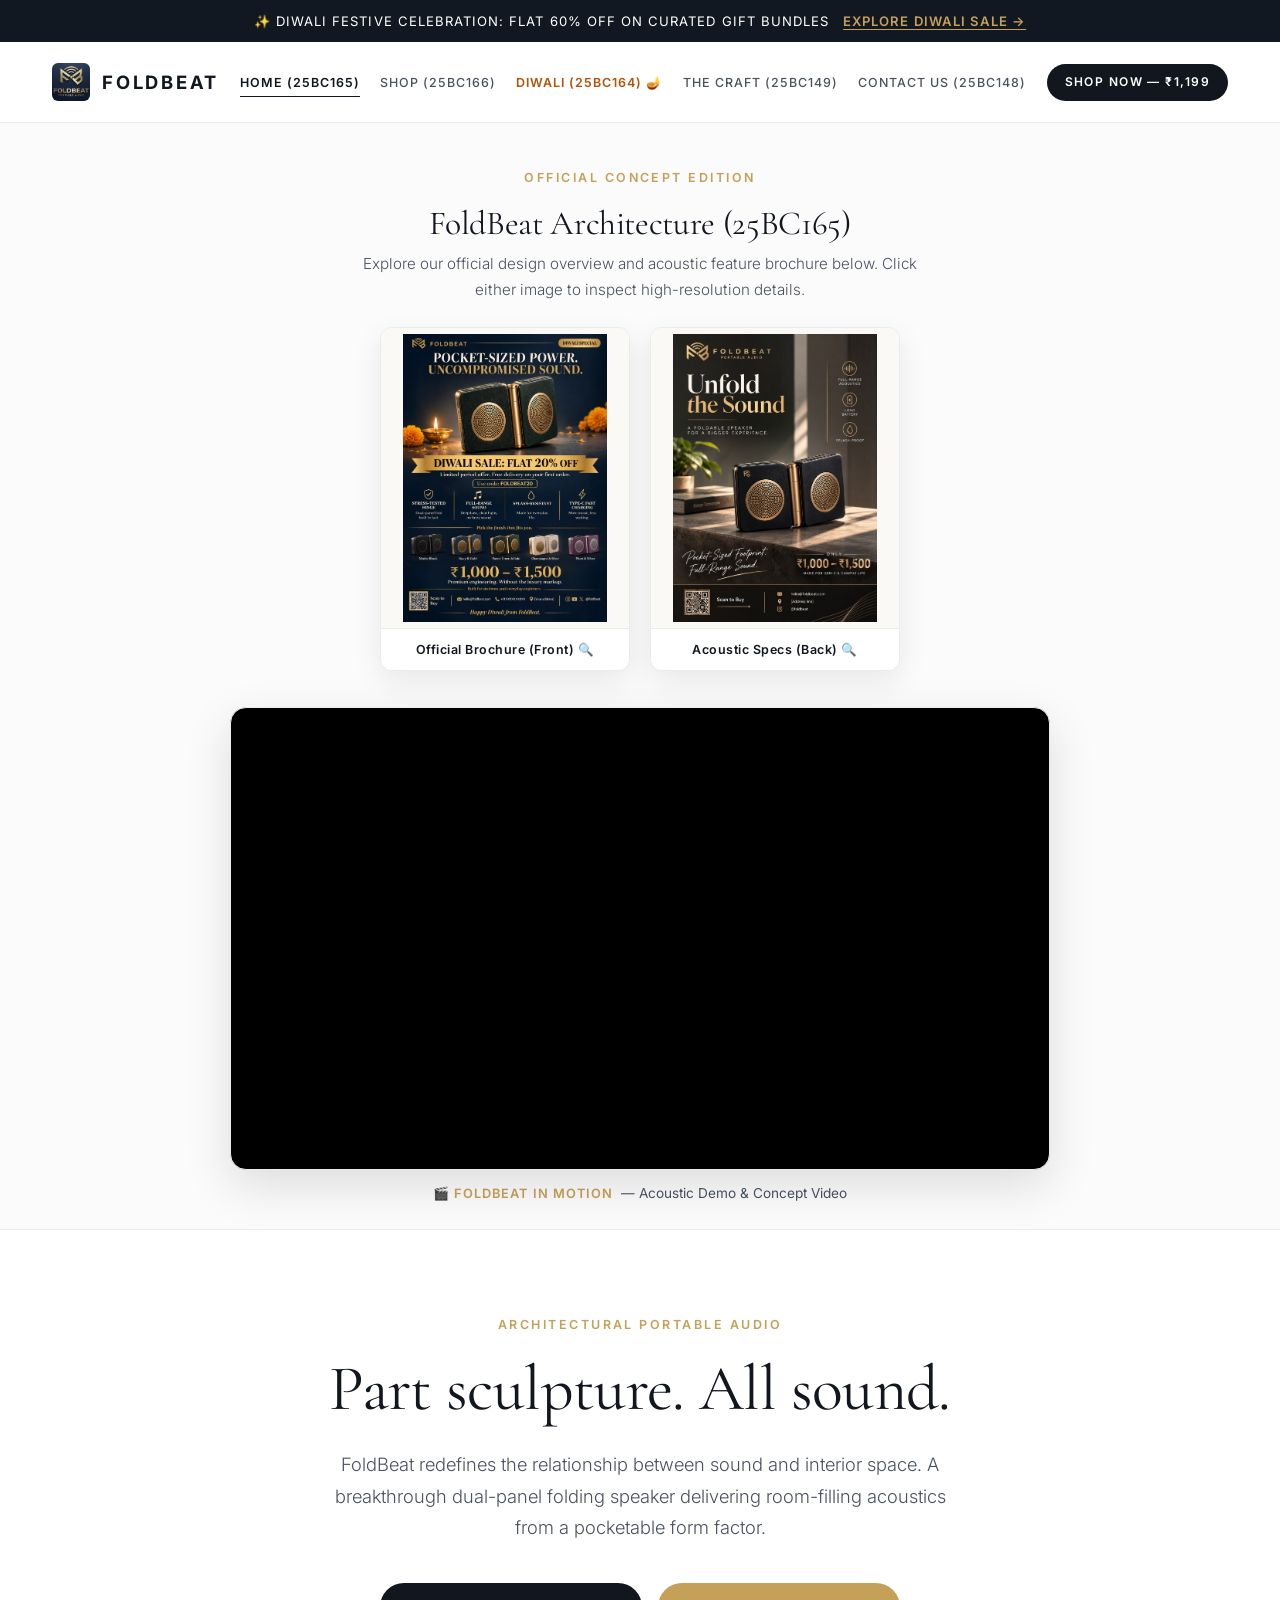
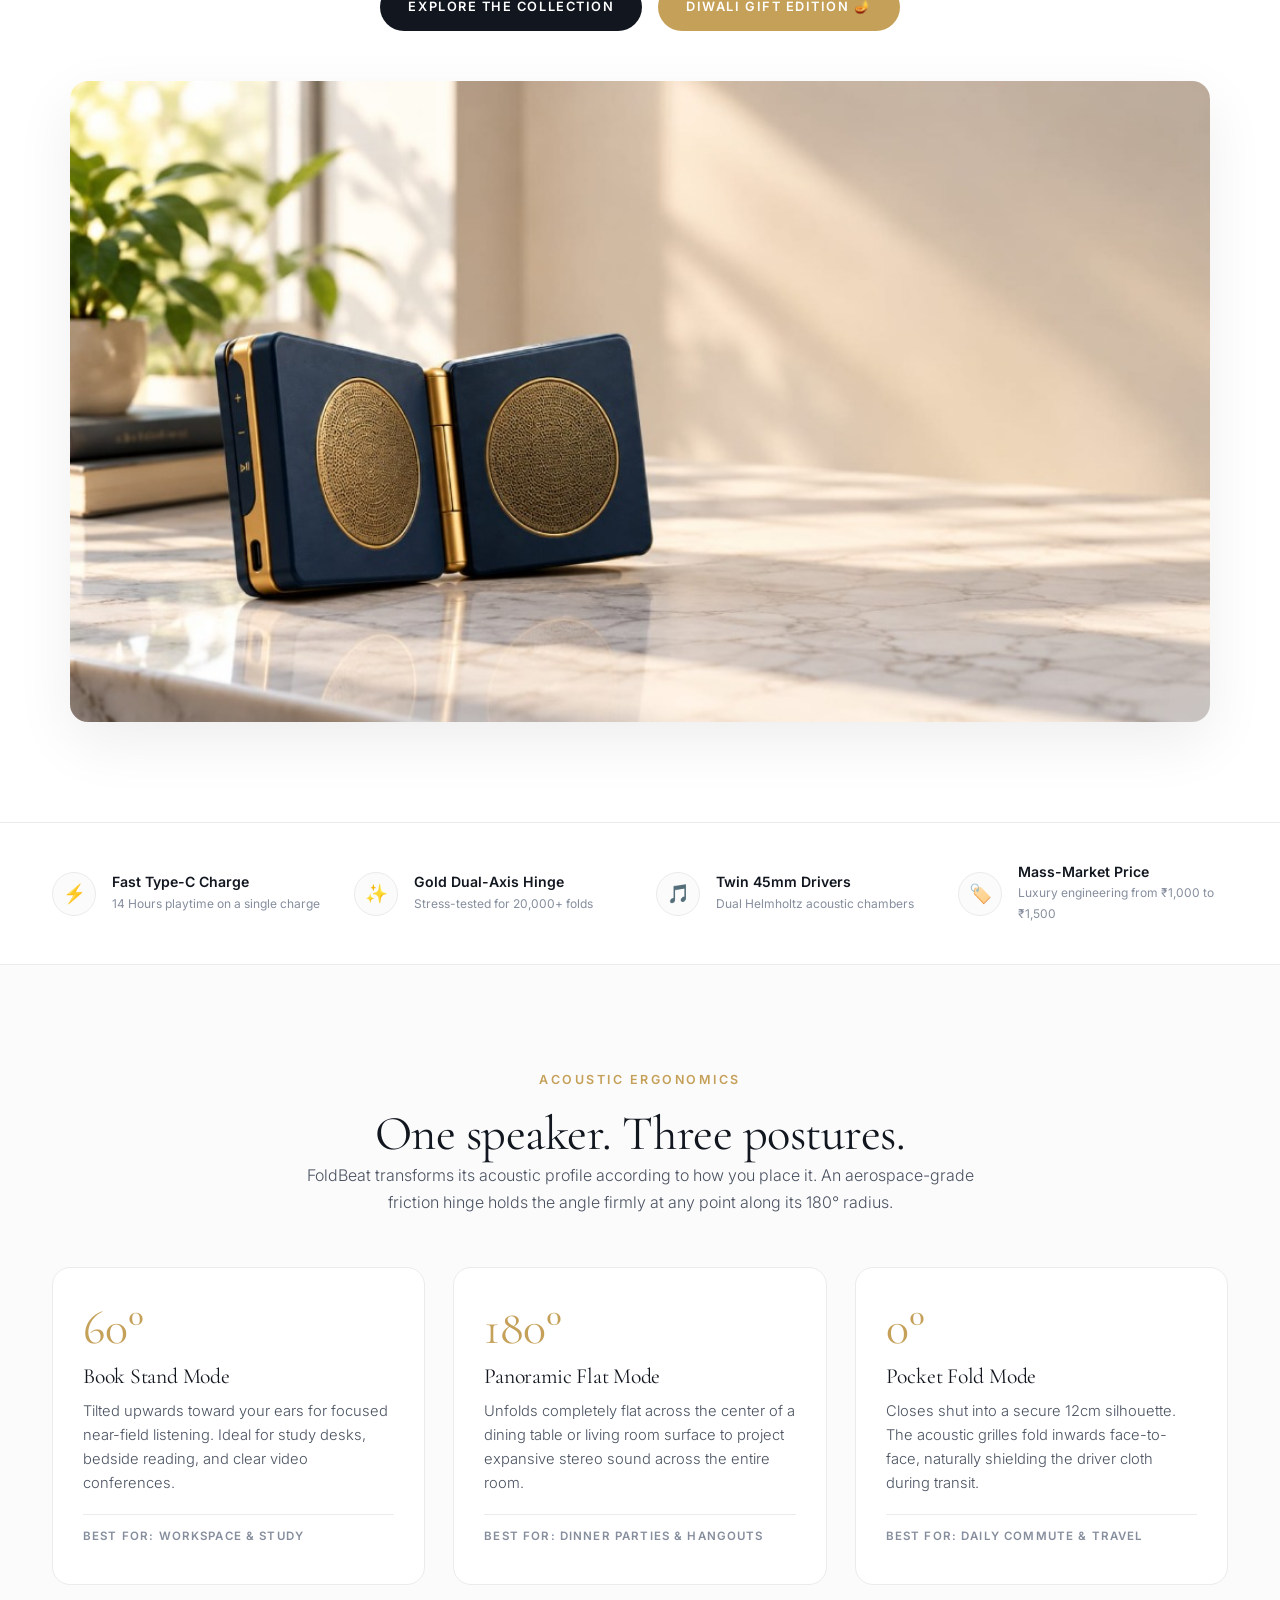
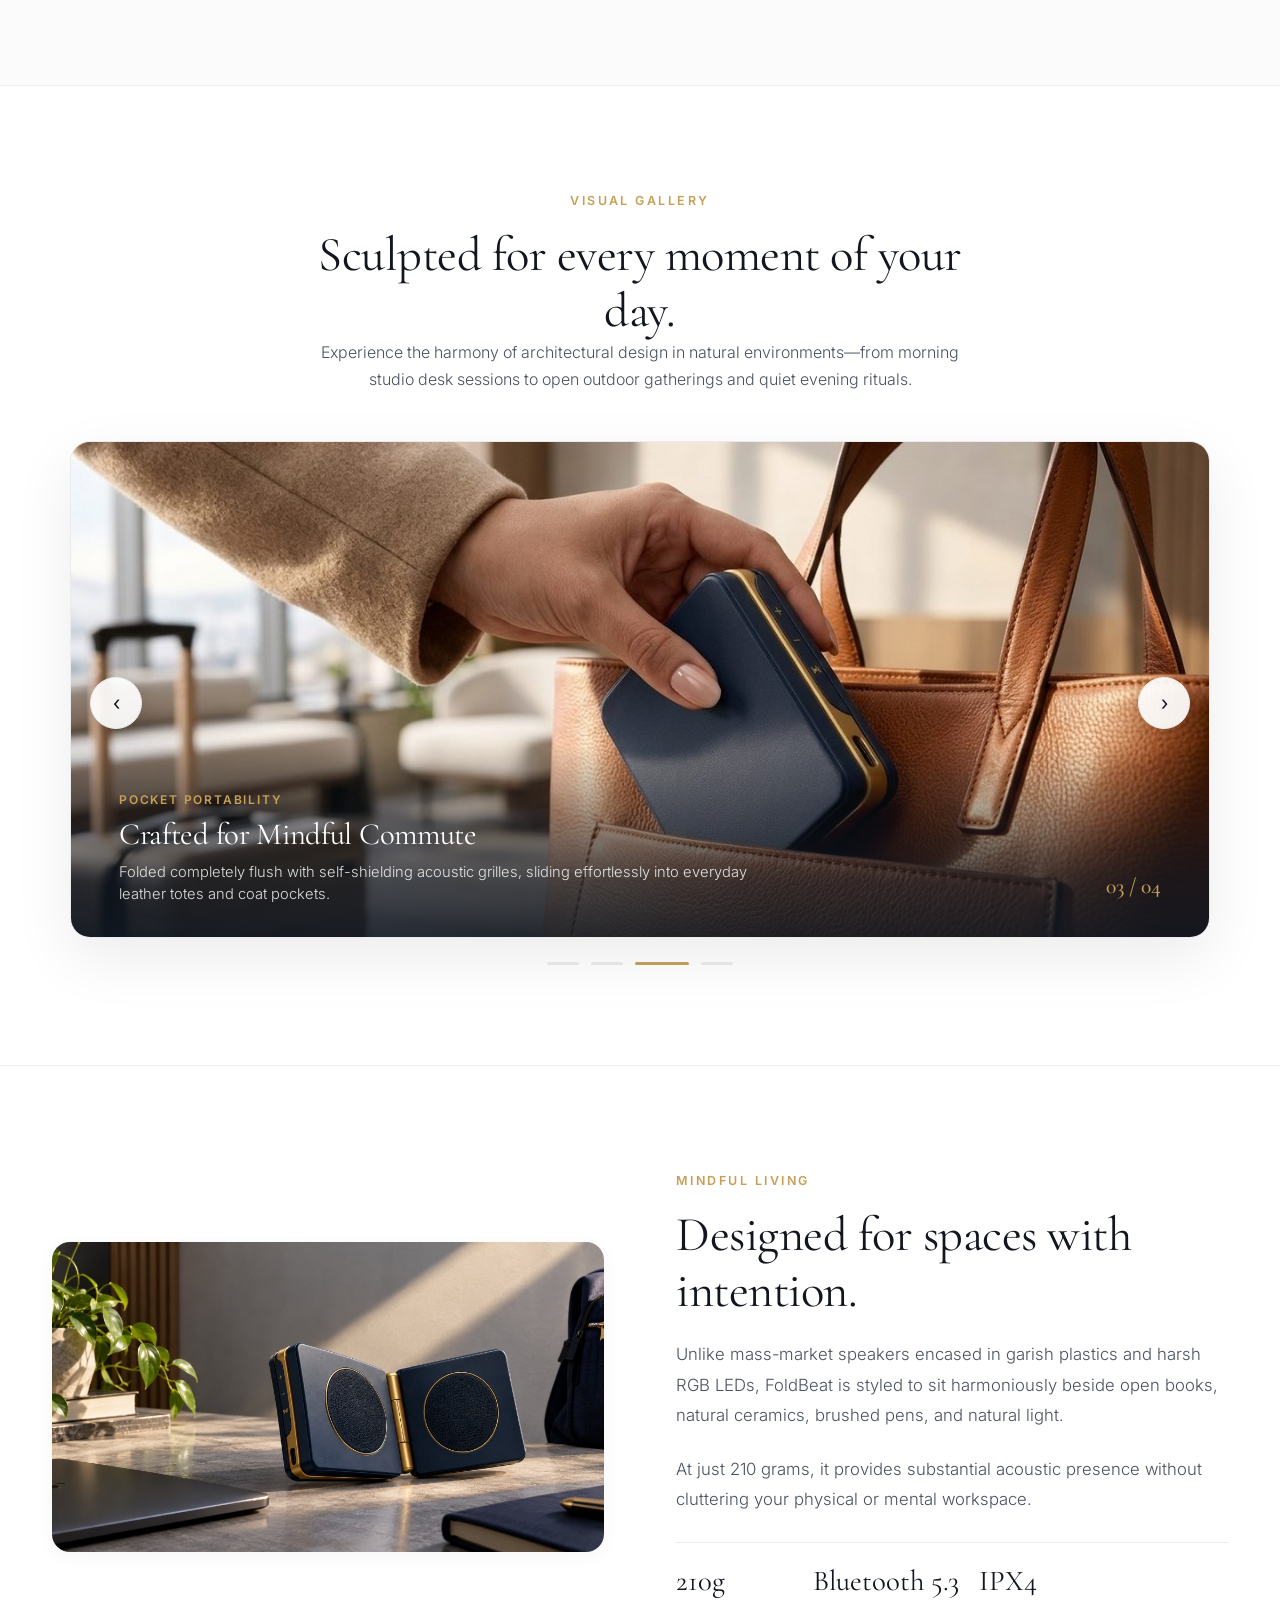
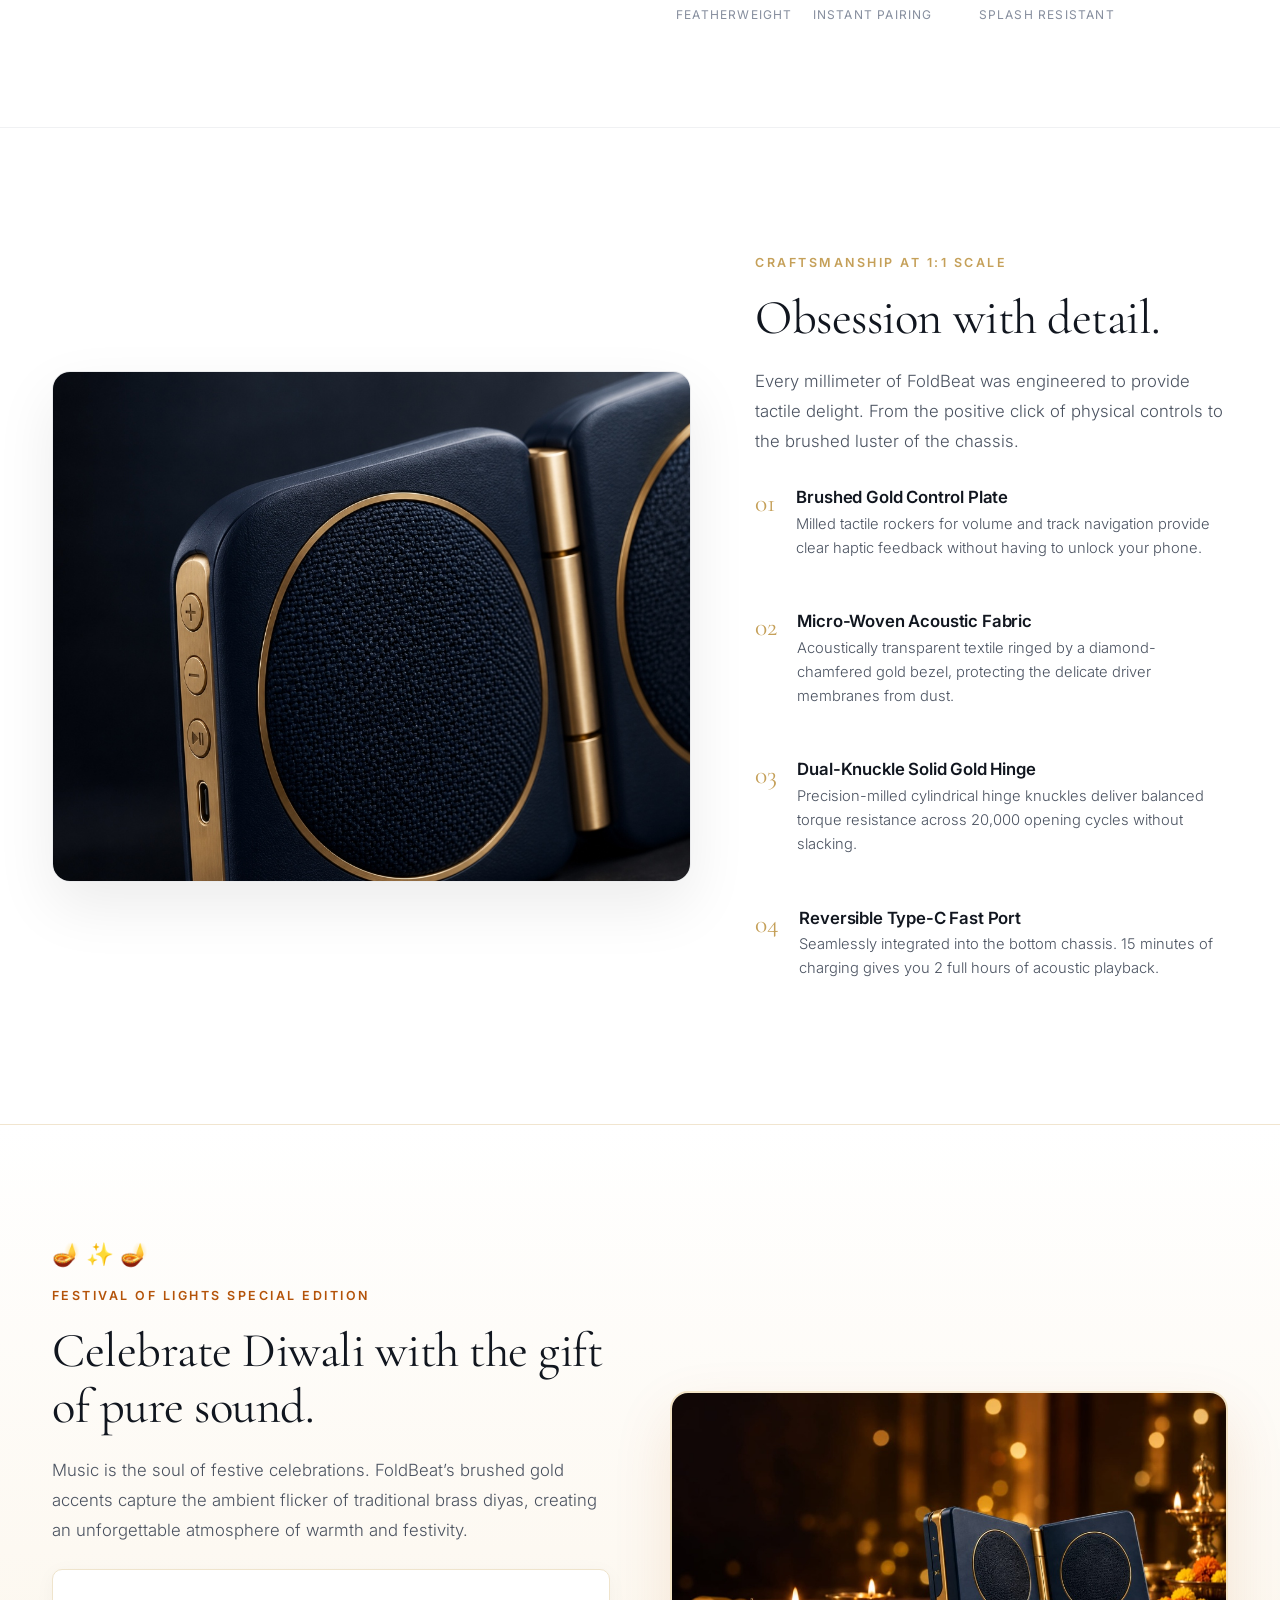
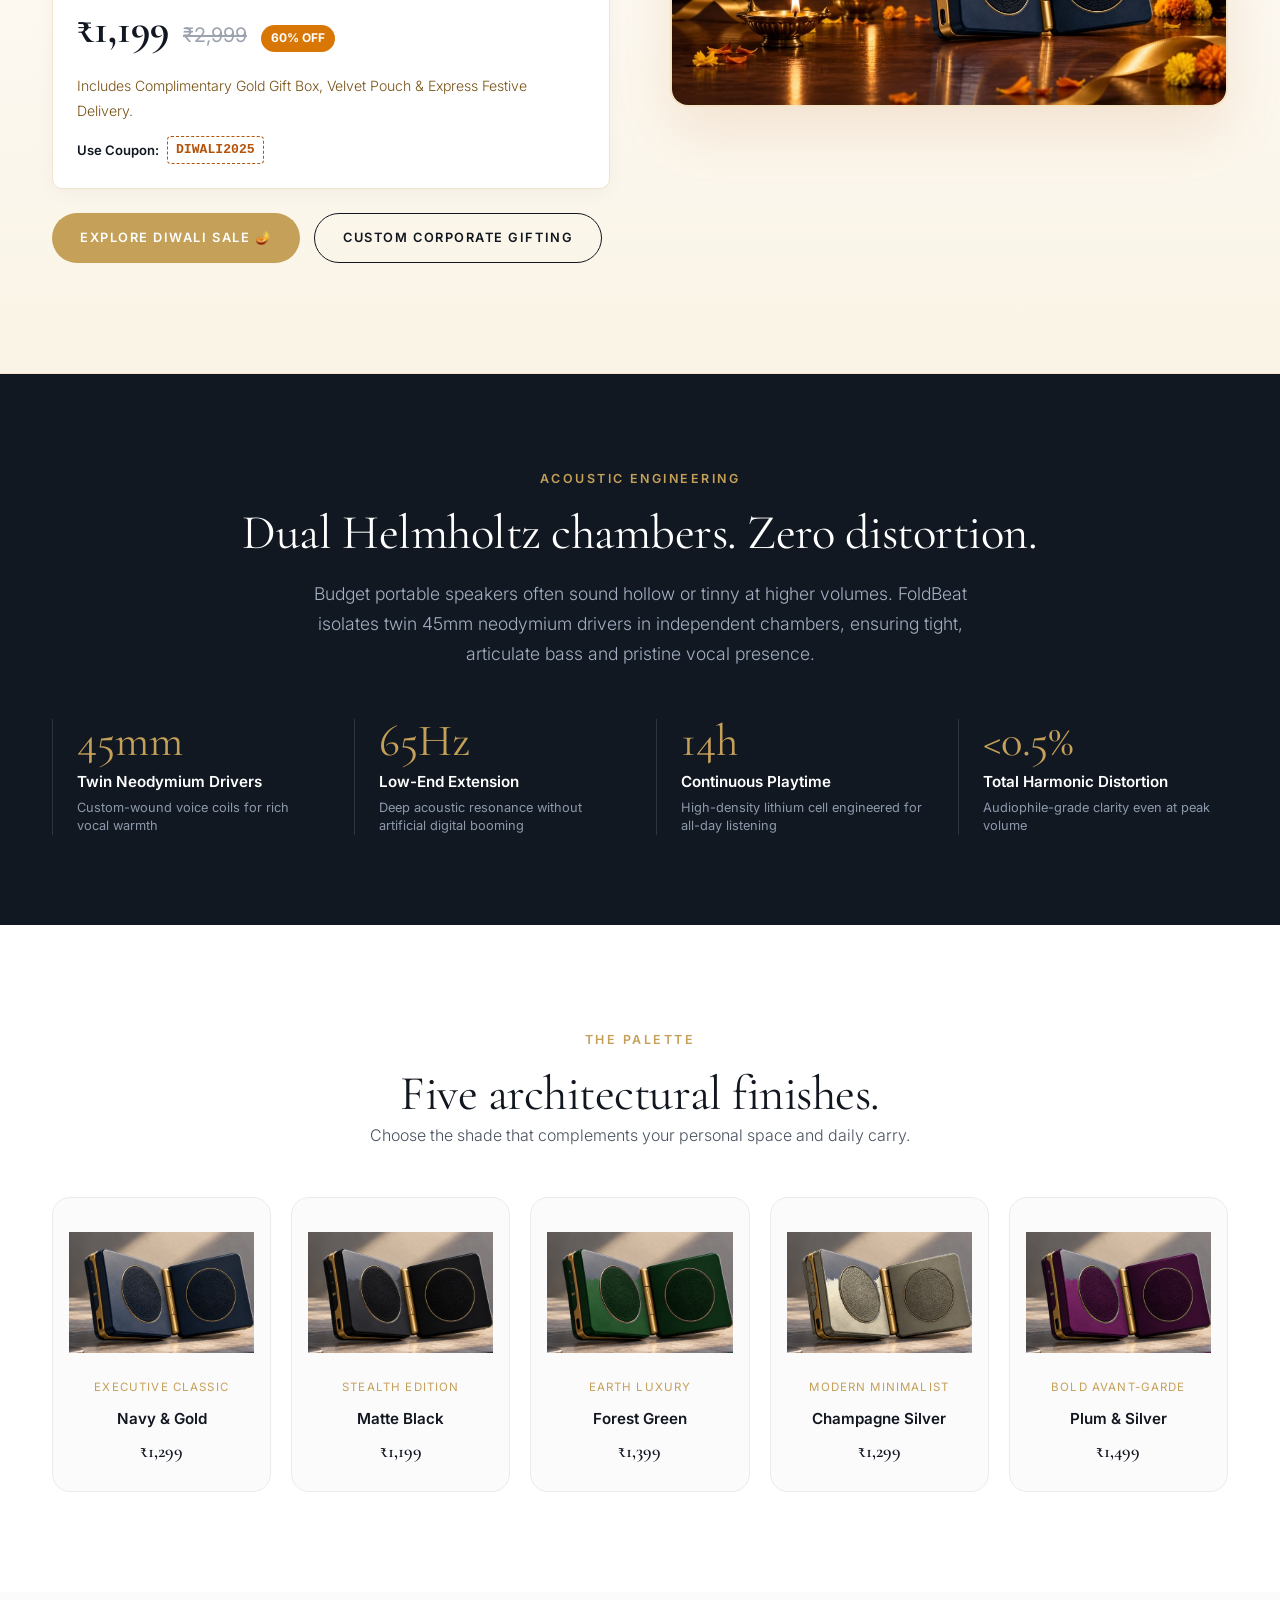
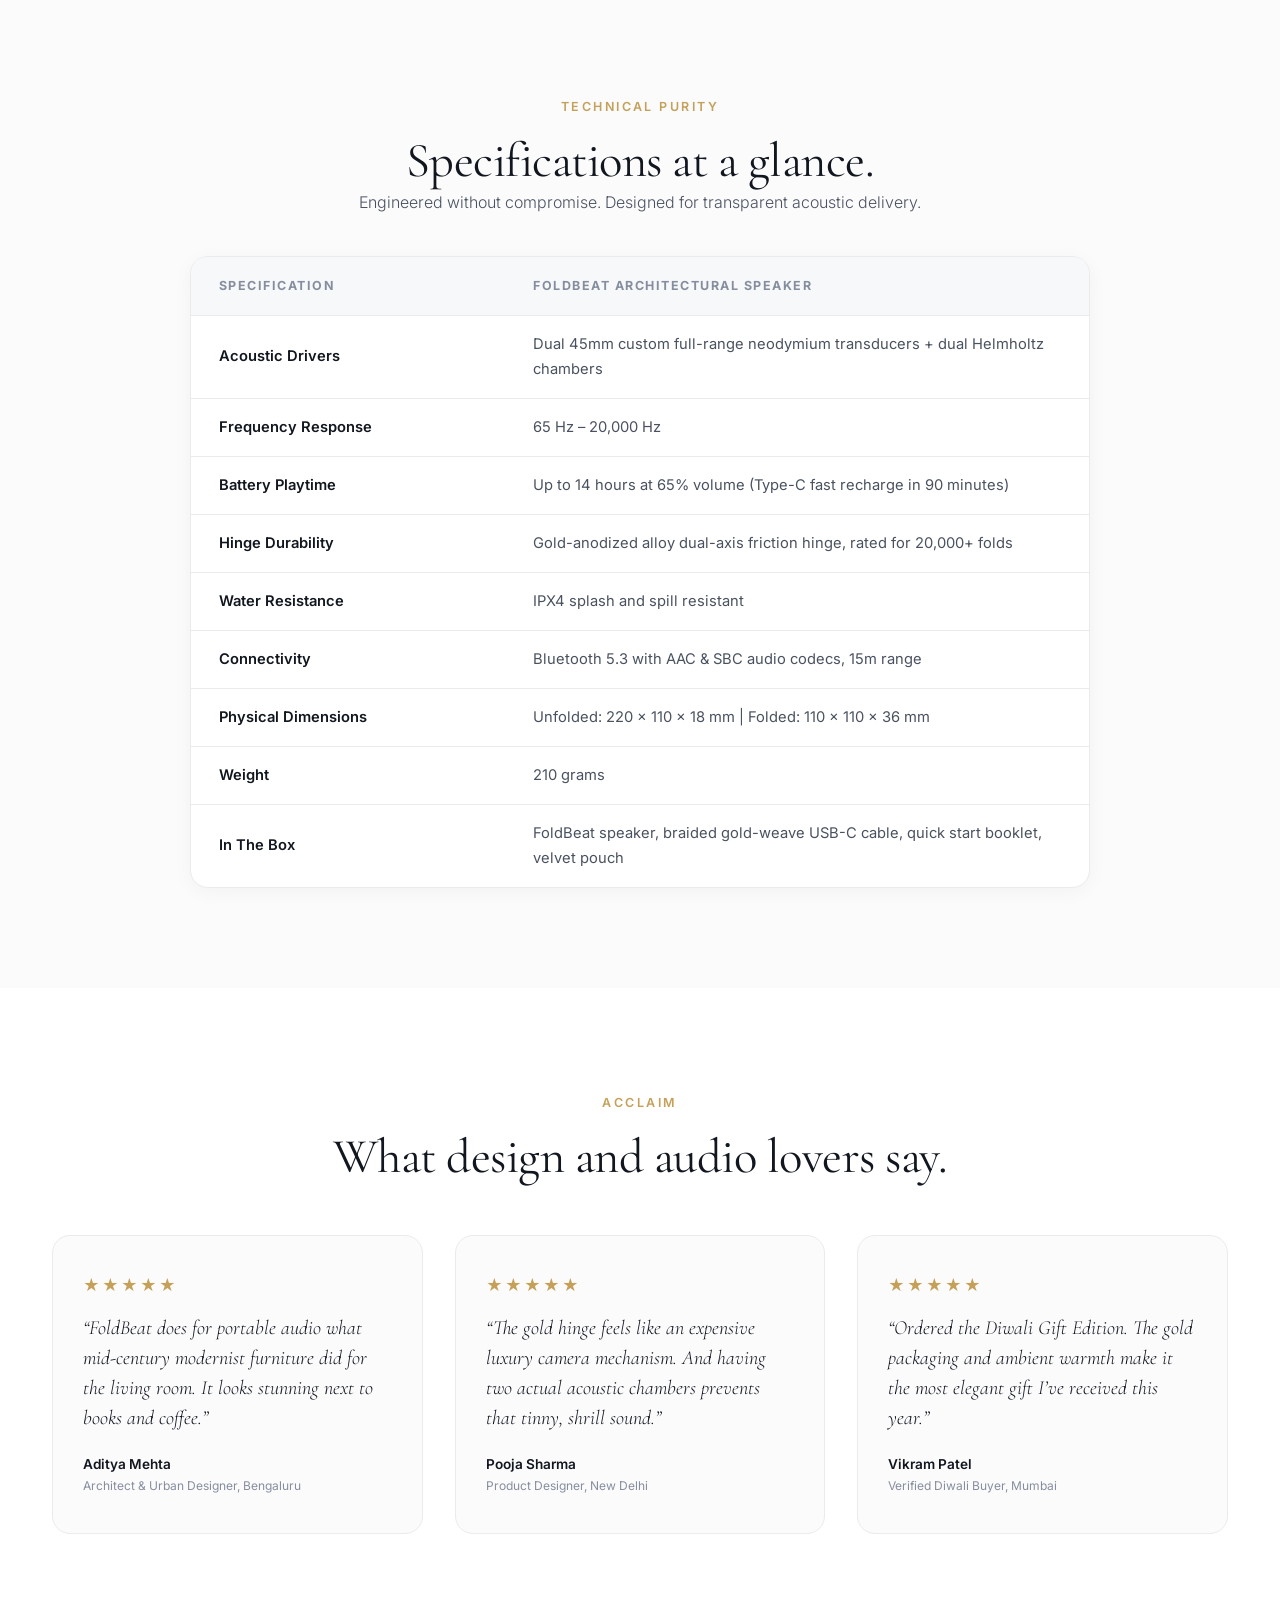
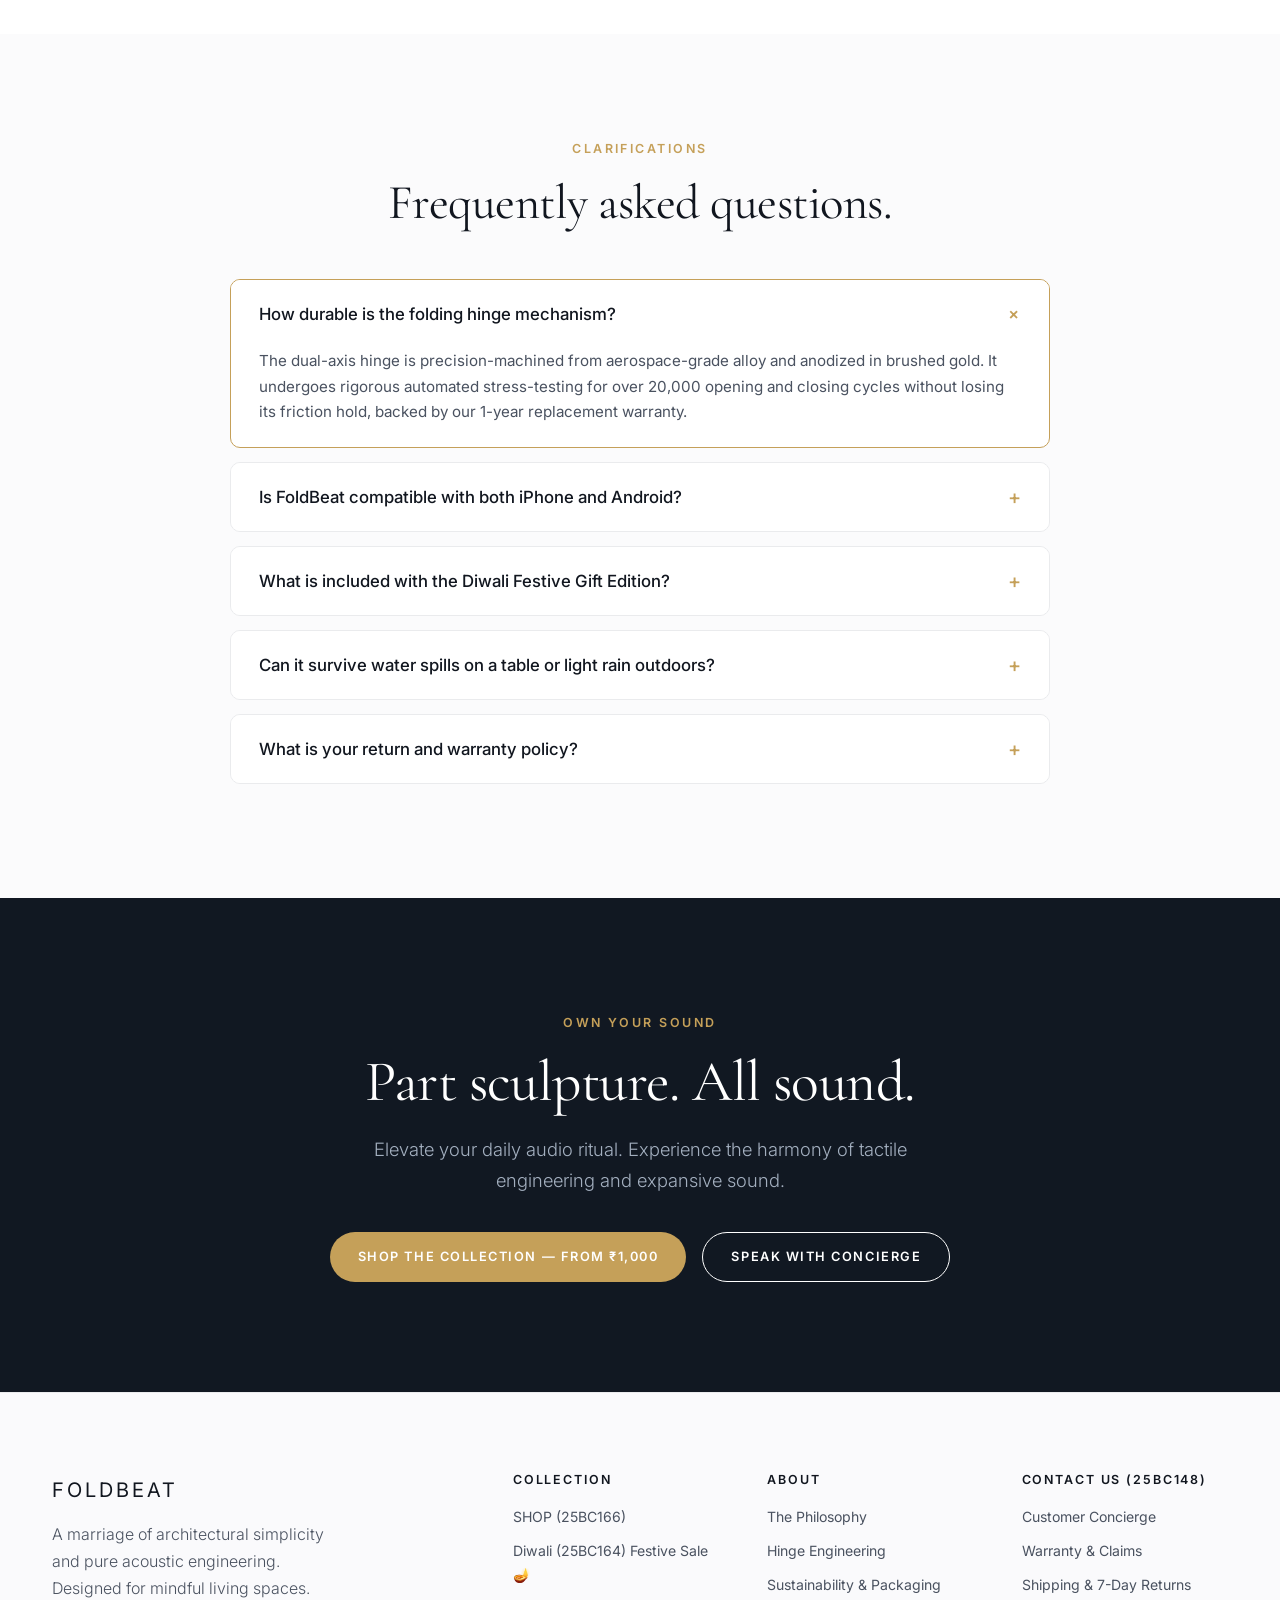
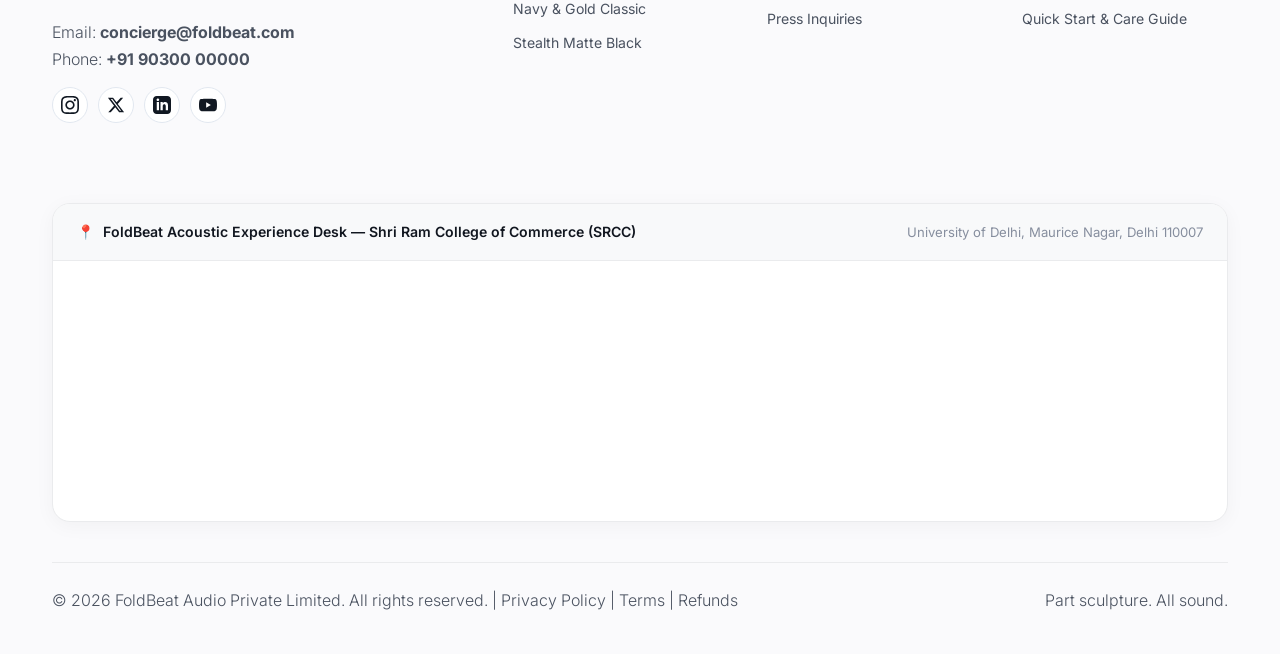
==== commit 6bdb1a24: "Embed official product video below pamphlets on Home page" ====
--- a/index.html
+++ b/index.html
@@ -225,6 +225,23 @@
               <img src="images/home-pamphlet-2.jpg" alt="FoldBeat Official Concept Brochure Back (25BC165)">
             </a>
             <div class="brochure-badge">Acoustic Specs (Back) 🔍</div>
+          </div>
+        </div>
+
+        <!-- Video Showcase Section -->
+        <div class="home-video-wrapper" style="max-width: 820px; margin: 36px auto 0;">
+          <div style="position: relative; width: 100%; padding-top: 56.25%; border-radius: 16px; overflow: hidden; box-shadow: 0 16px 48px rgba(0, 0, 0, 0.12); border: 1px solid var(--border-light); background: #000000;">
+            <iframe 
+              src="https://drive.google.com/file/d/1m2CRYtTTmMOgORzGthVFdzrBPZAv3Eev/preview" 
+              style="position: absolute; top: 0; left: 0; width: 100%; height: 100%; border: none;" 
+              allow="autoplay; encrypted-media; fullscreen" 
+              allowfullscreen 
+              title="FoldBeat Official Product Video">
+            </iframe>
+          </div>
+          <div style="margin-top: 12px; display: flex; justify-content: center; align-items: center; gap: 8px;">
+            <span style="font-size: 0.8rem; font-weight: 600; text-transform: uppercase; letter-spacing: 0.08em; color: var(--accent-gold);">🎬 FoldBeat in Motion</span>
+            <span style="color: var(--text-secondary); font-size: 0.85rem;">— Acoustic Demo & Concept Video</span>
           </div>
         </div>
       </div>
